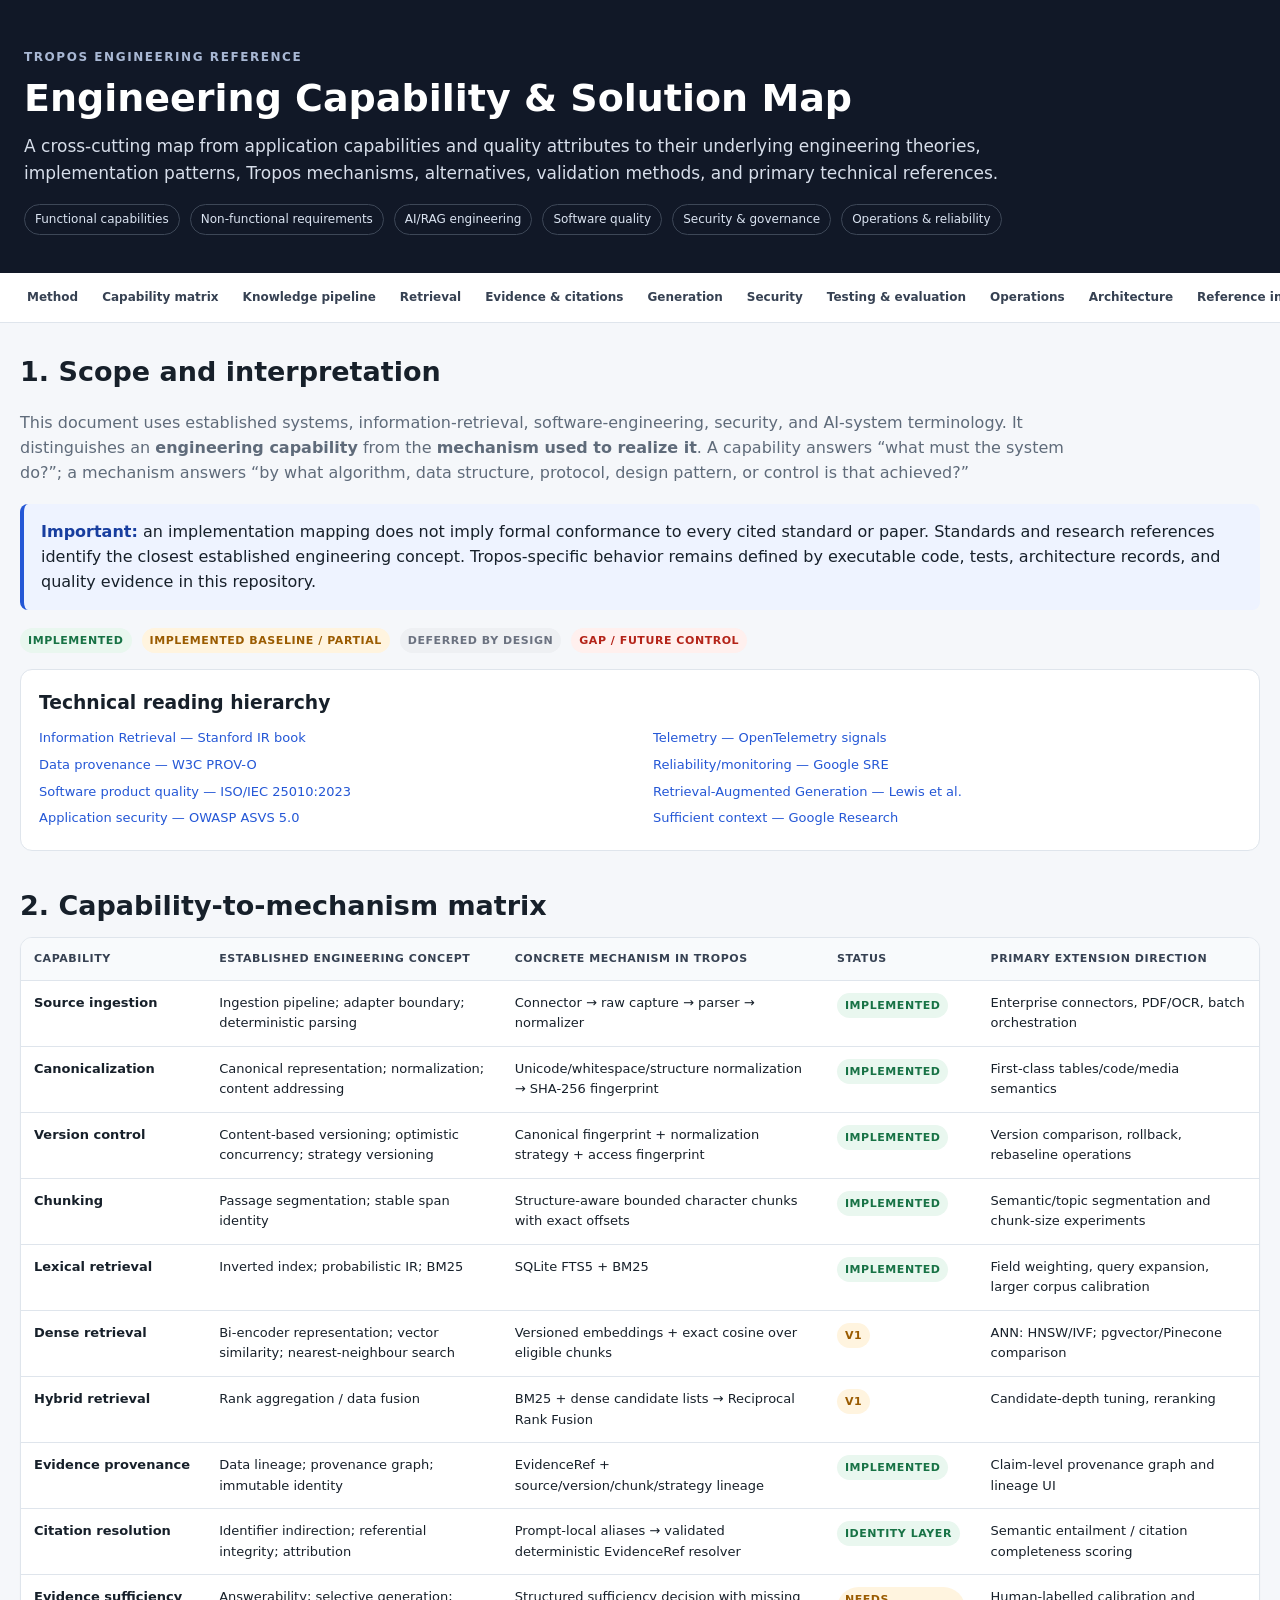
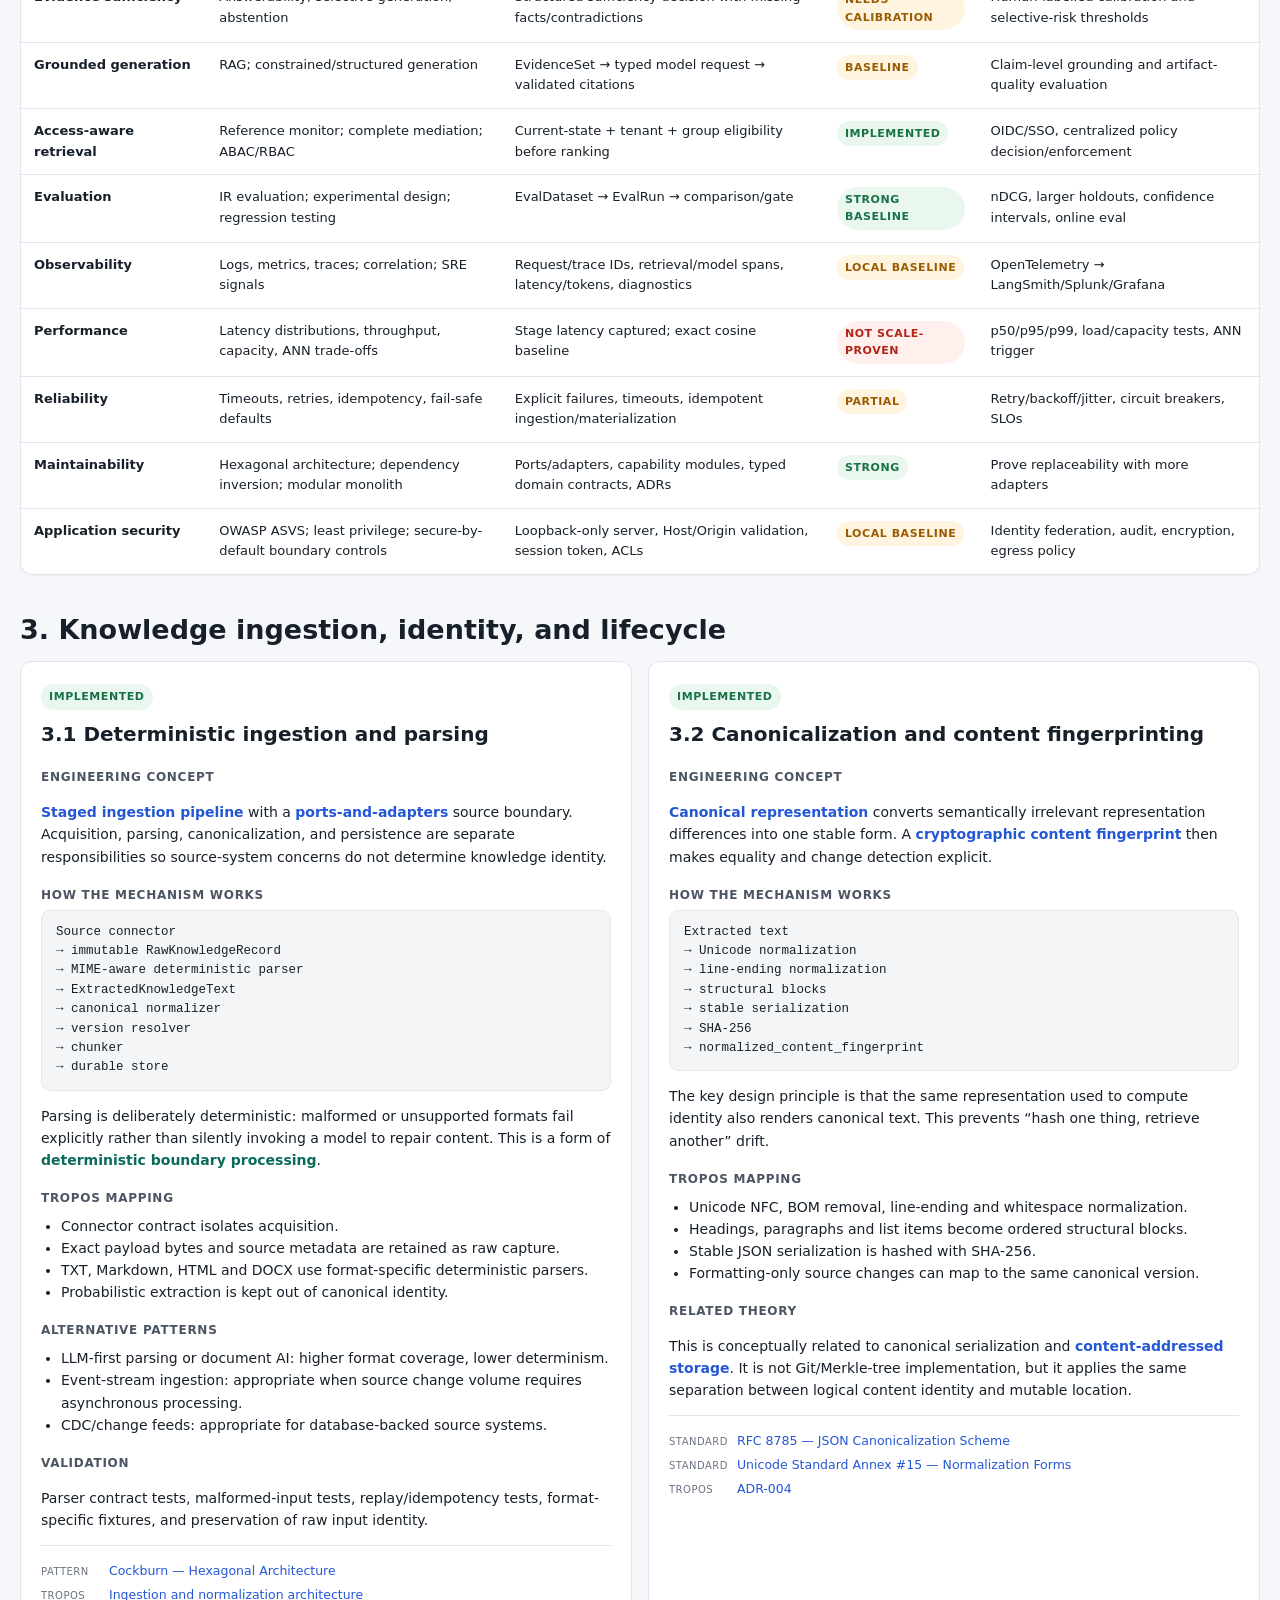
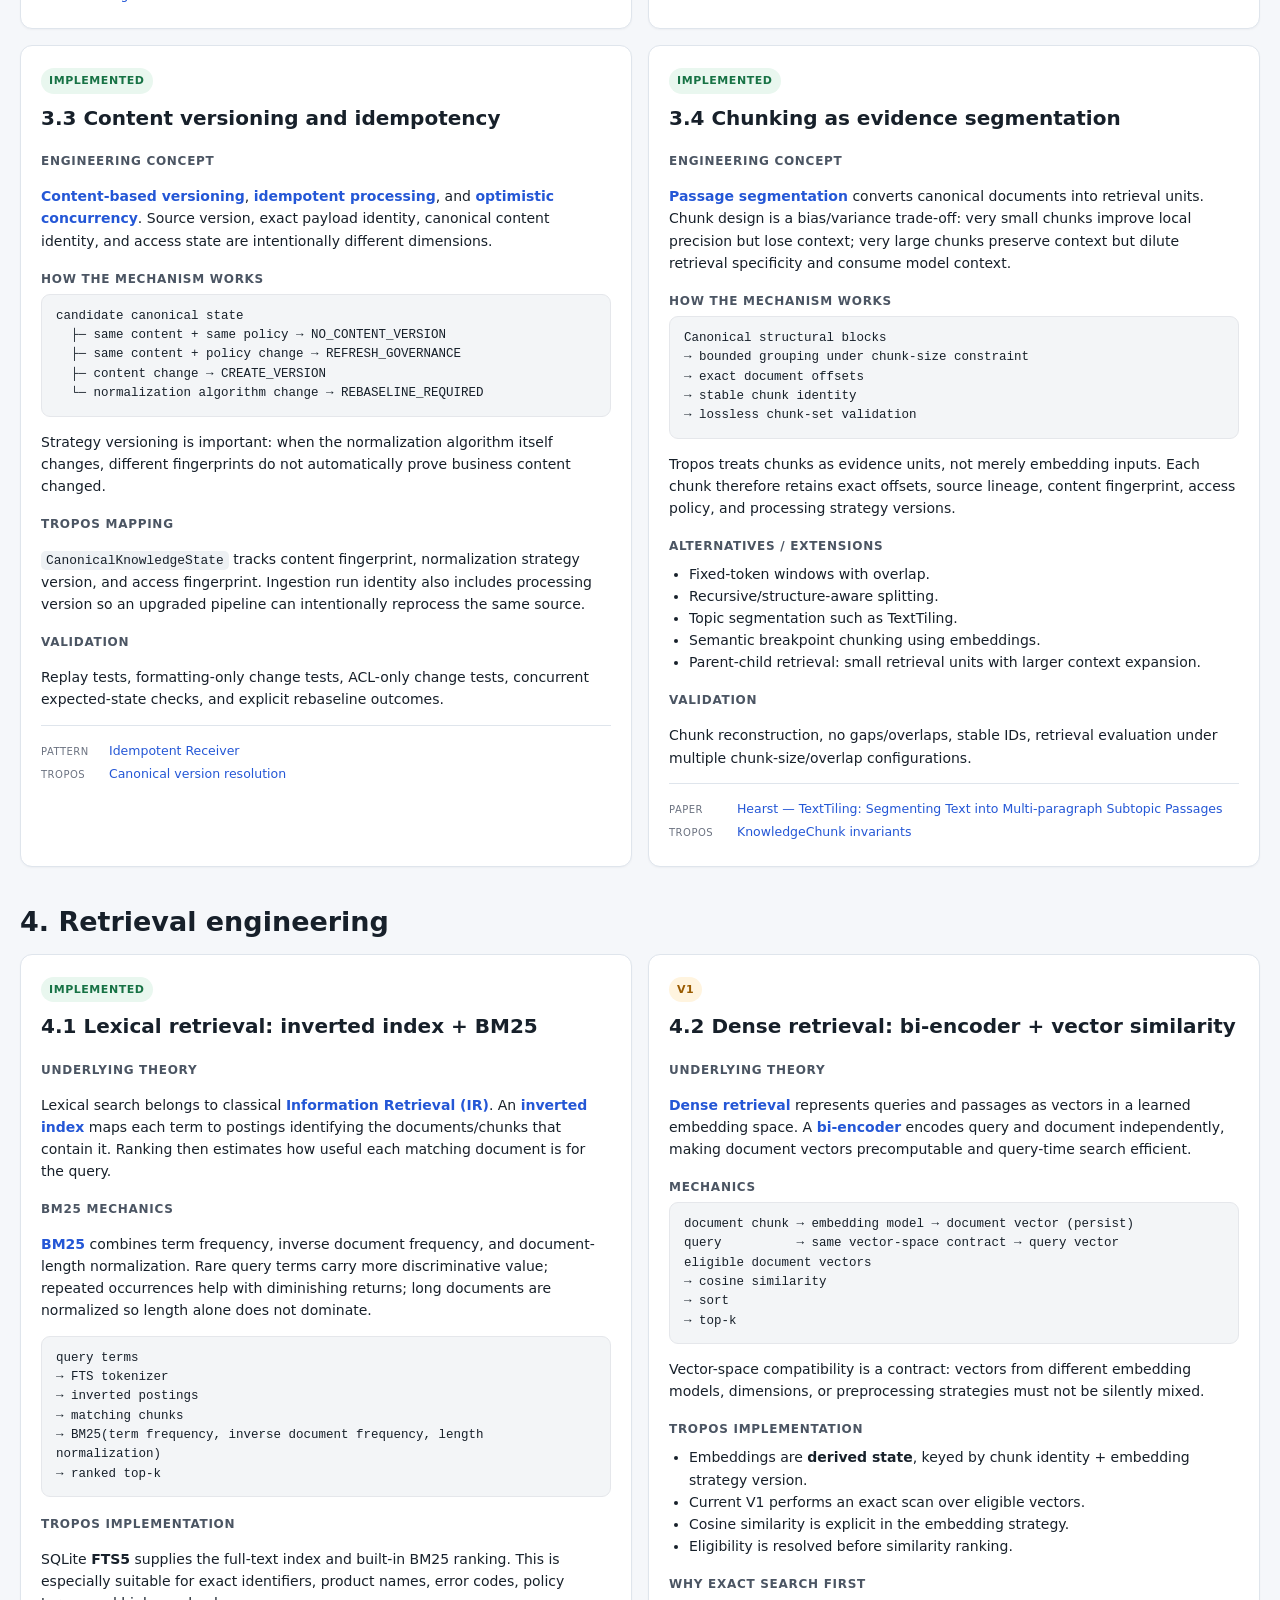
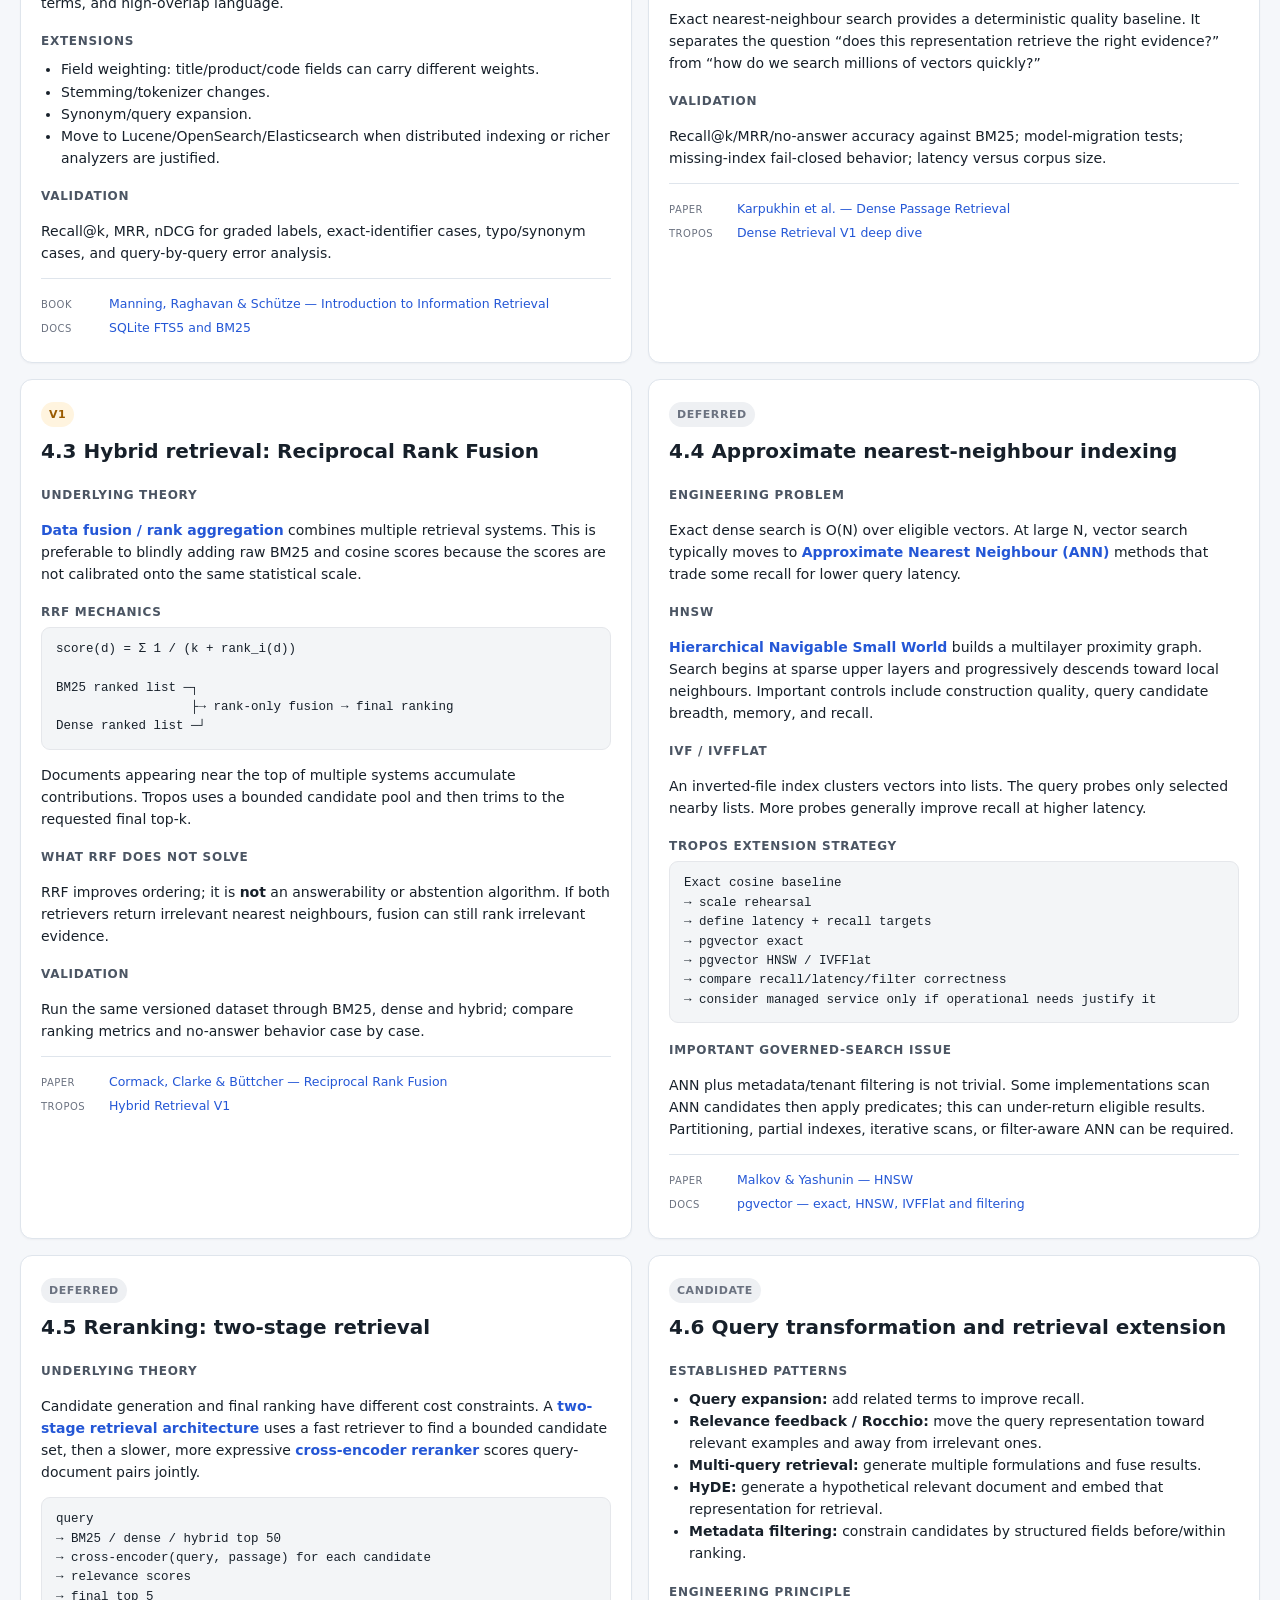
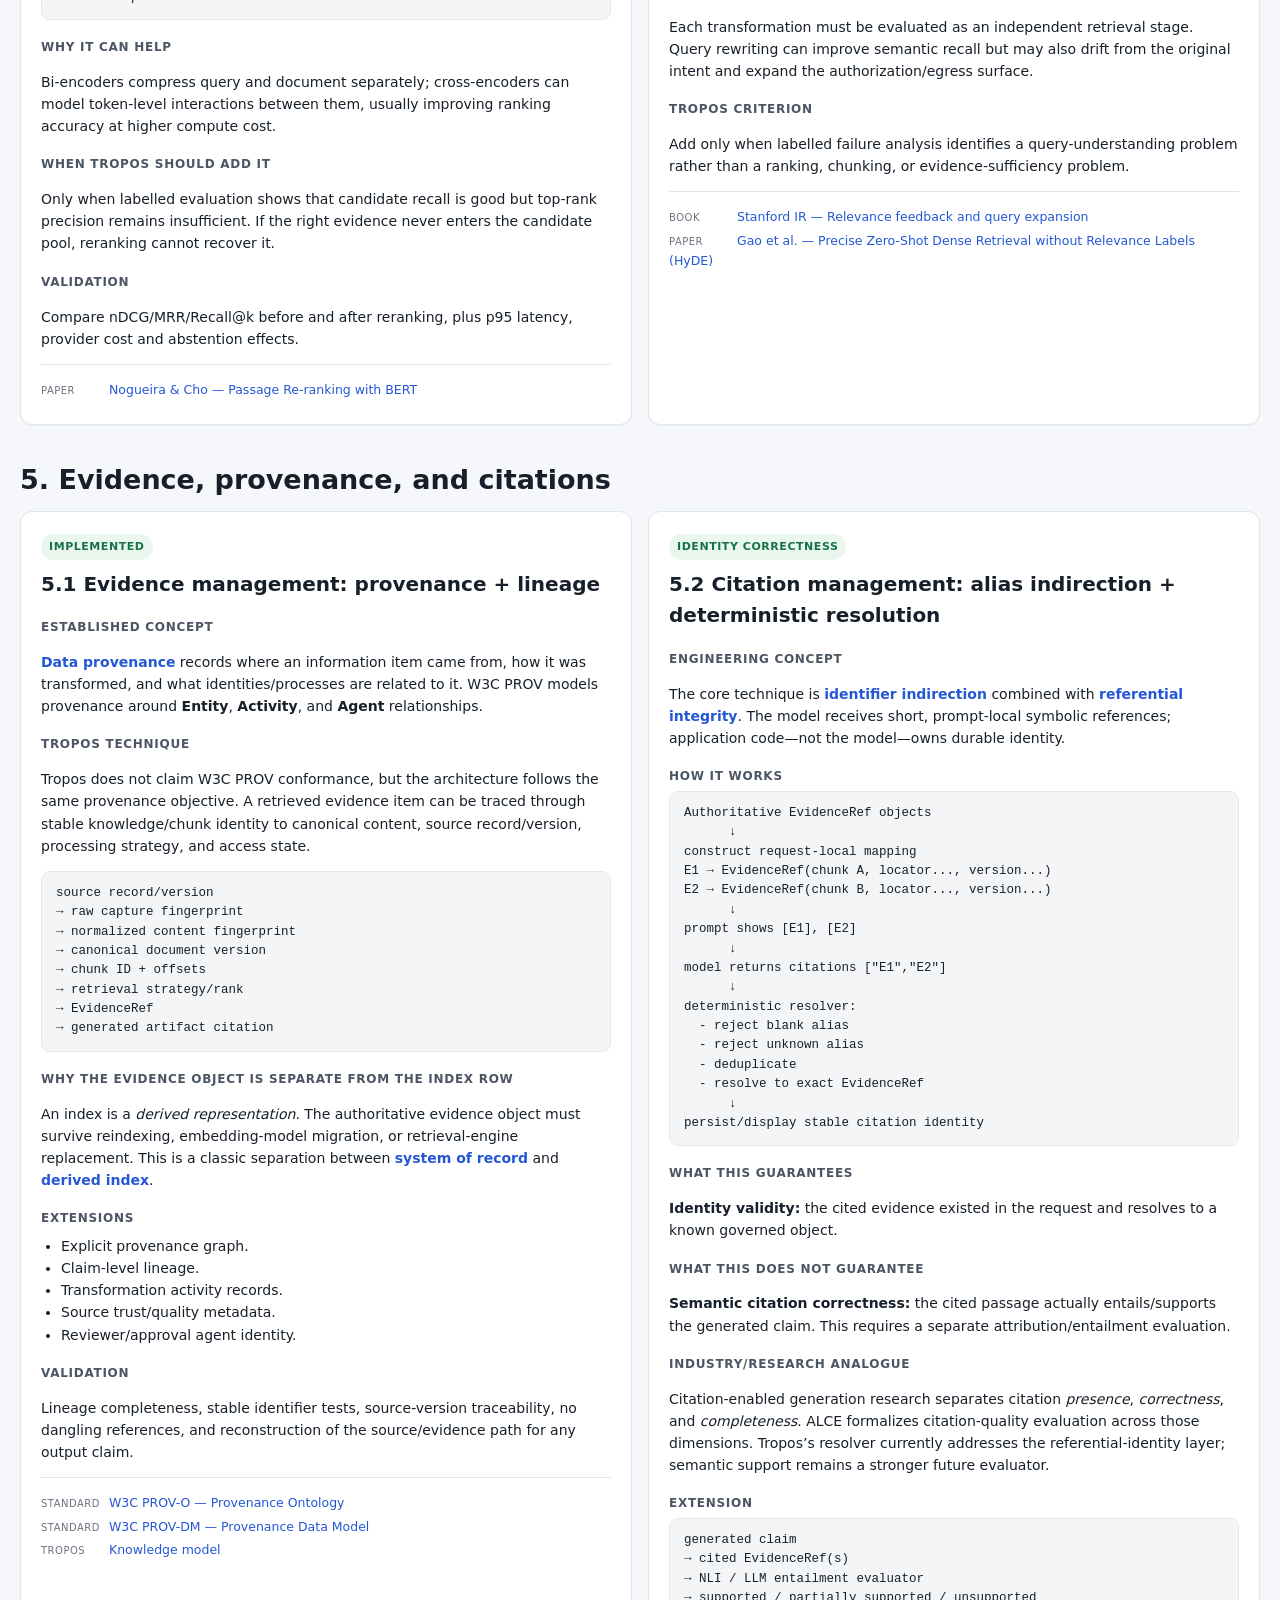
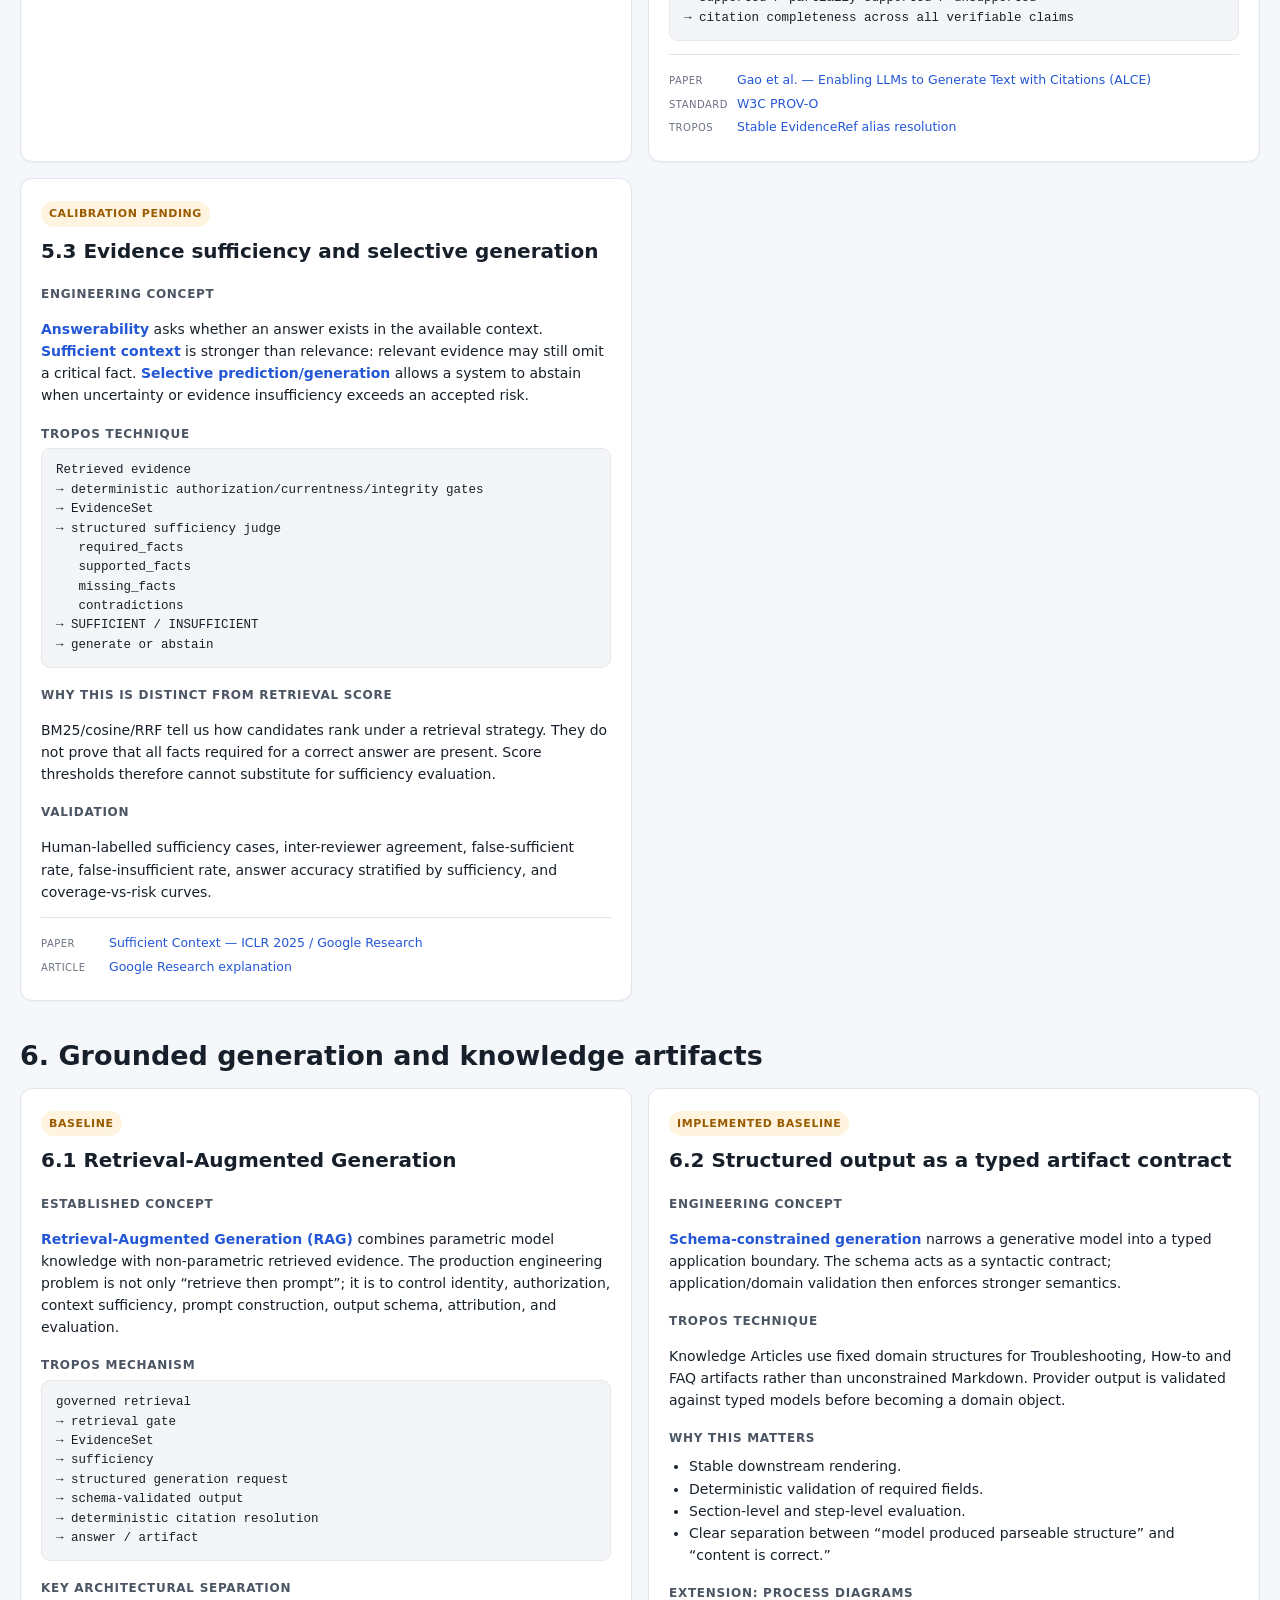
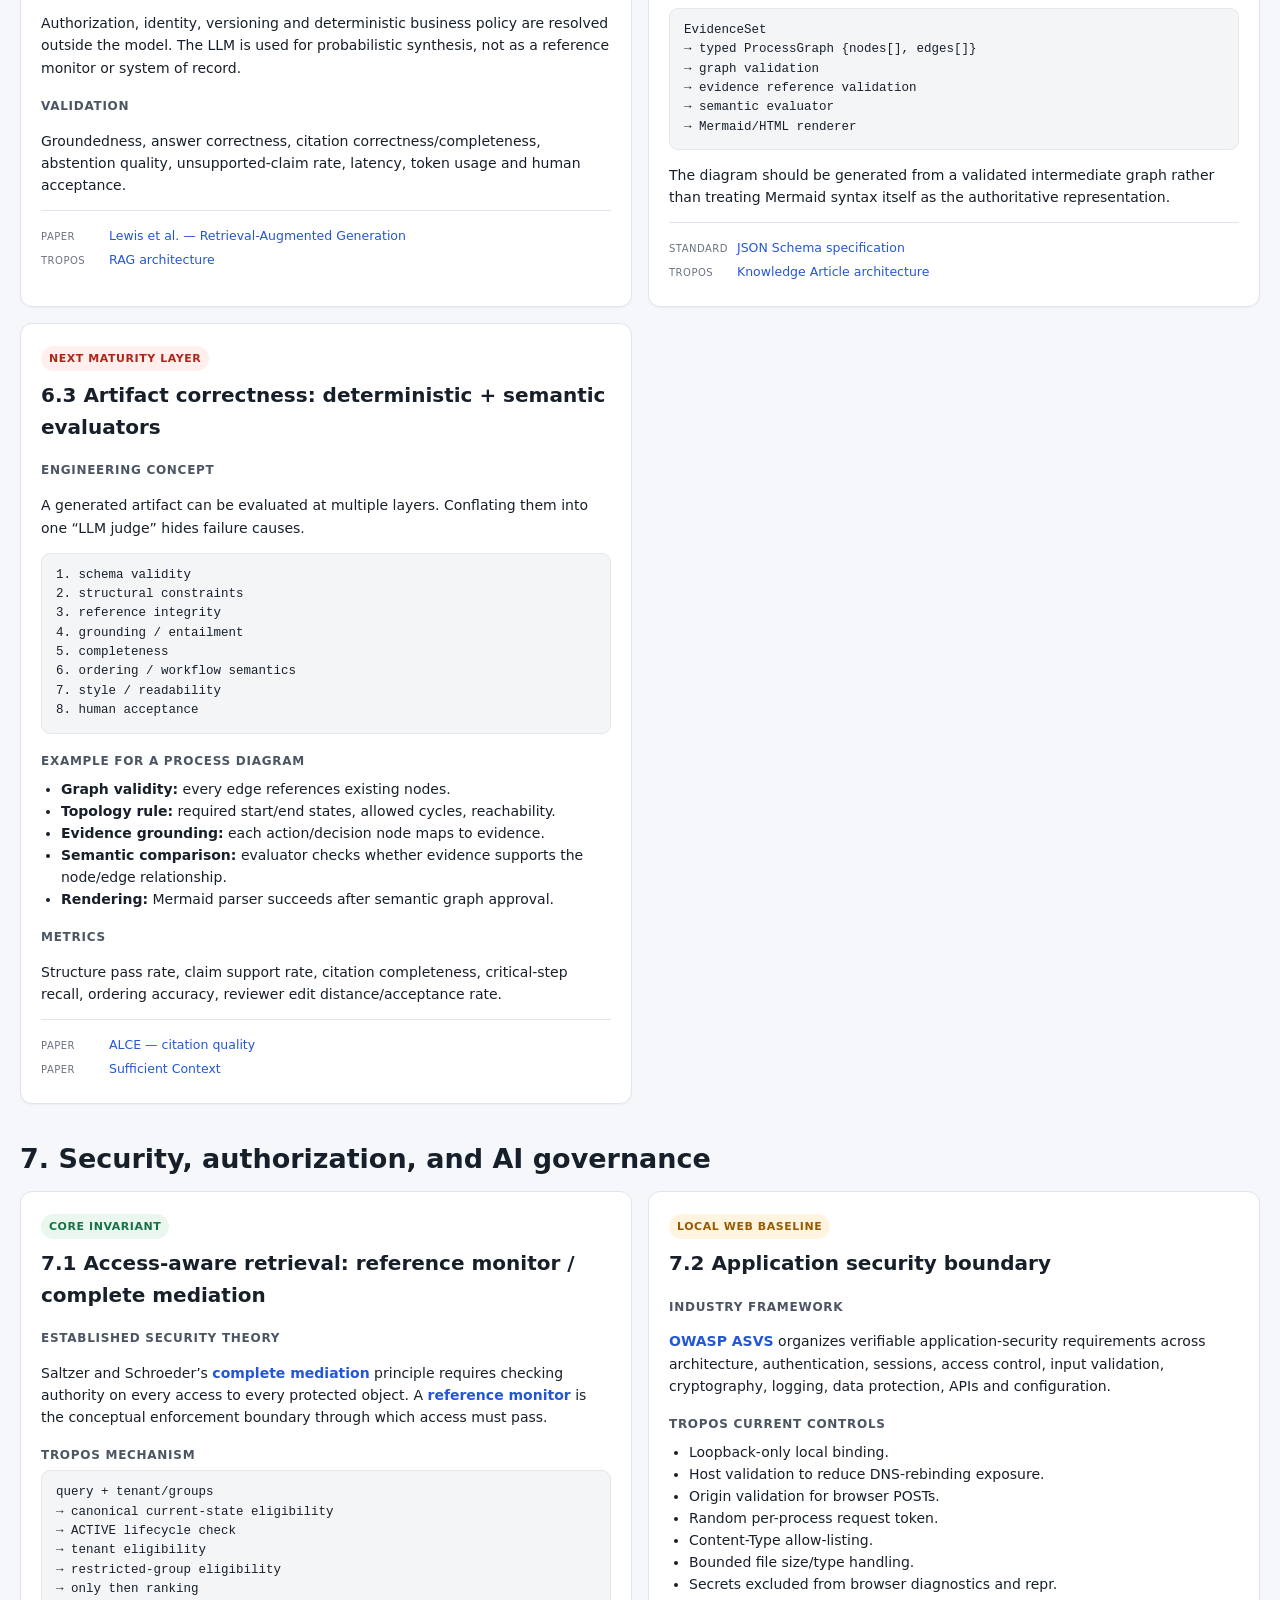
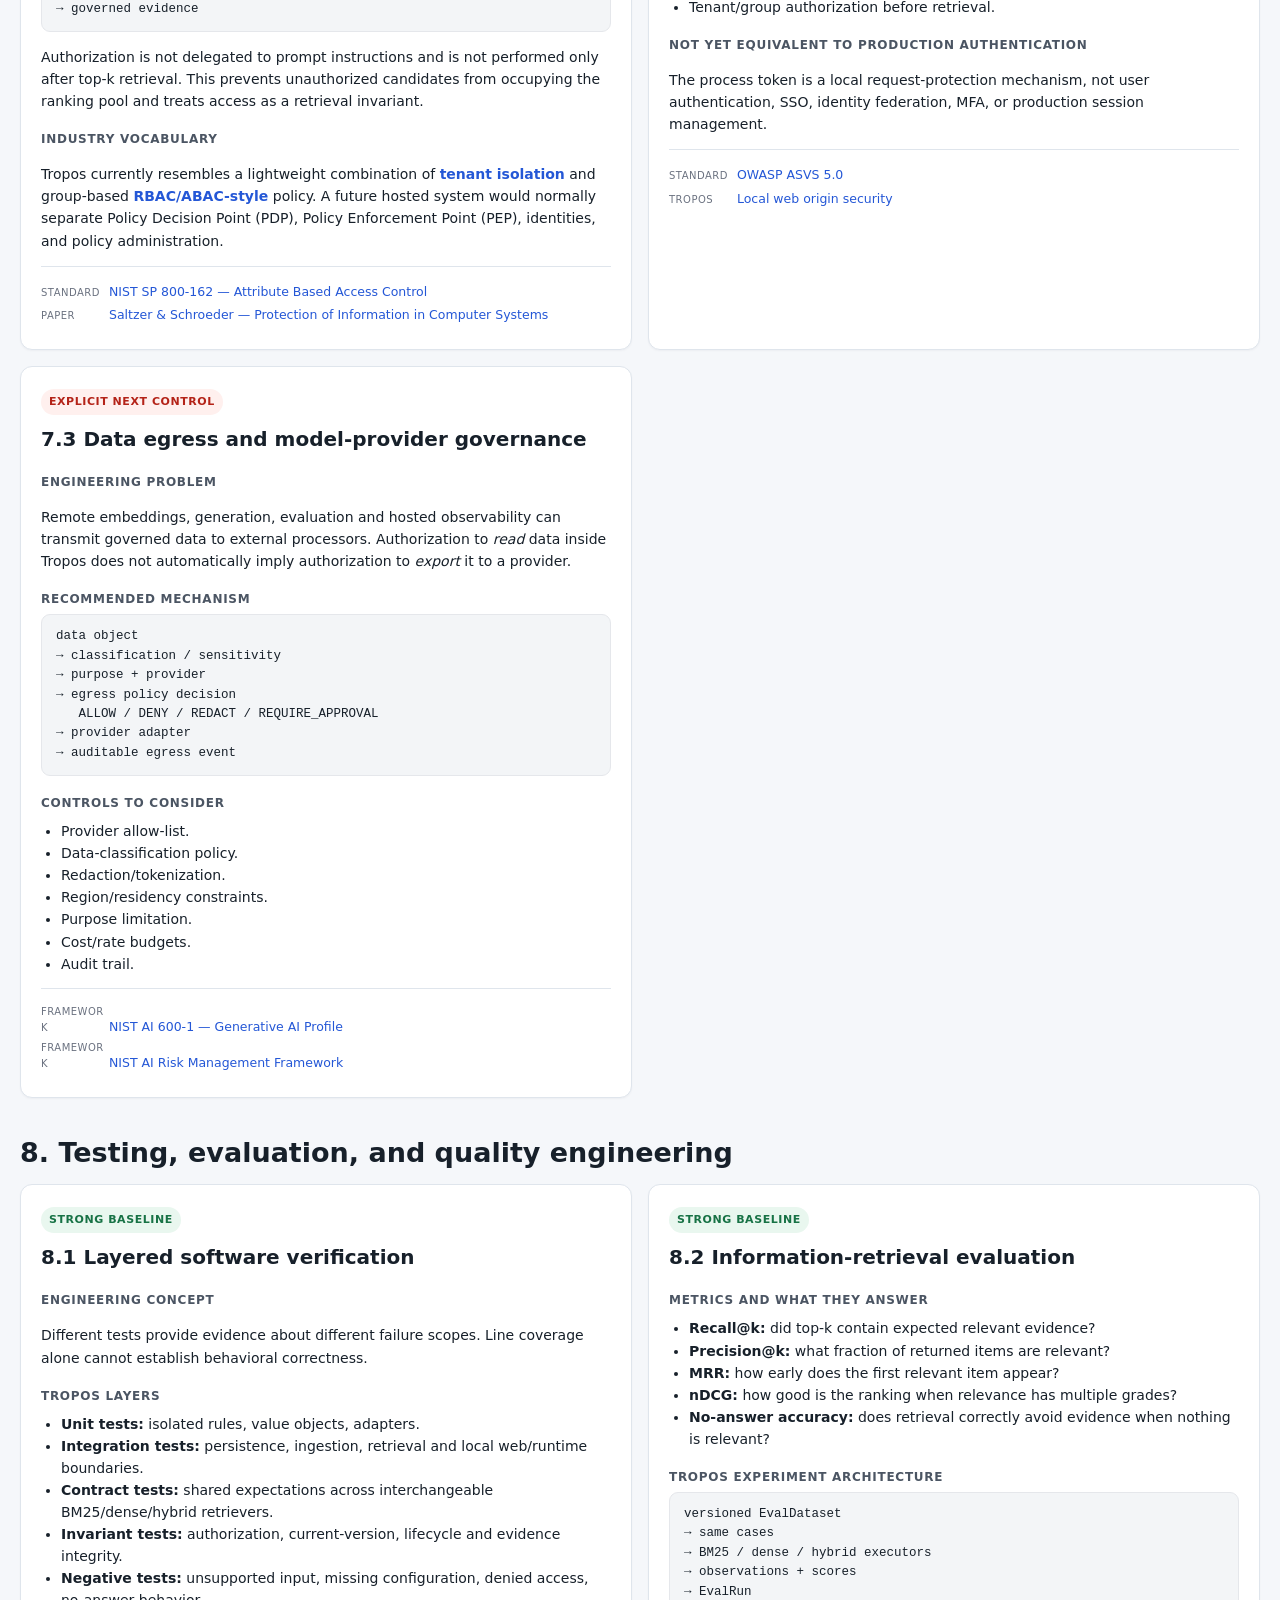
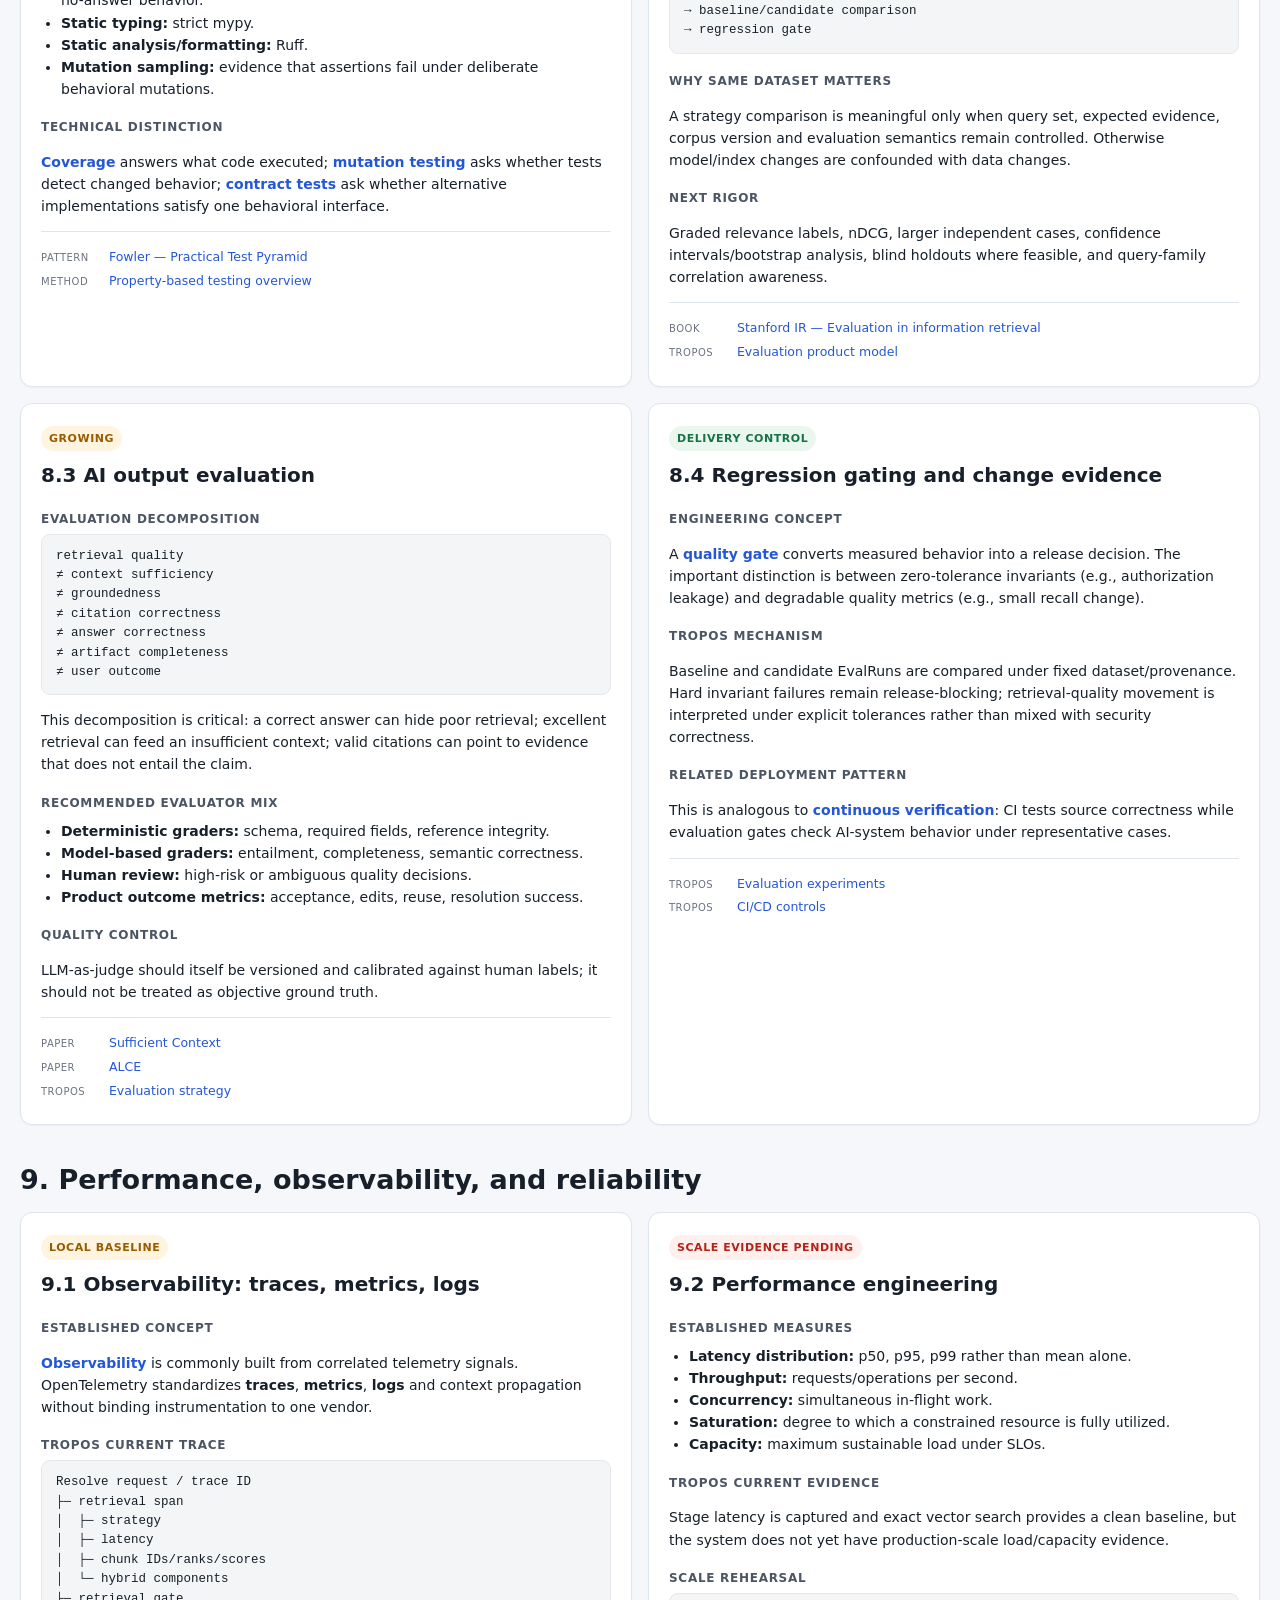
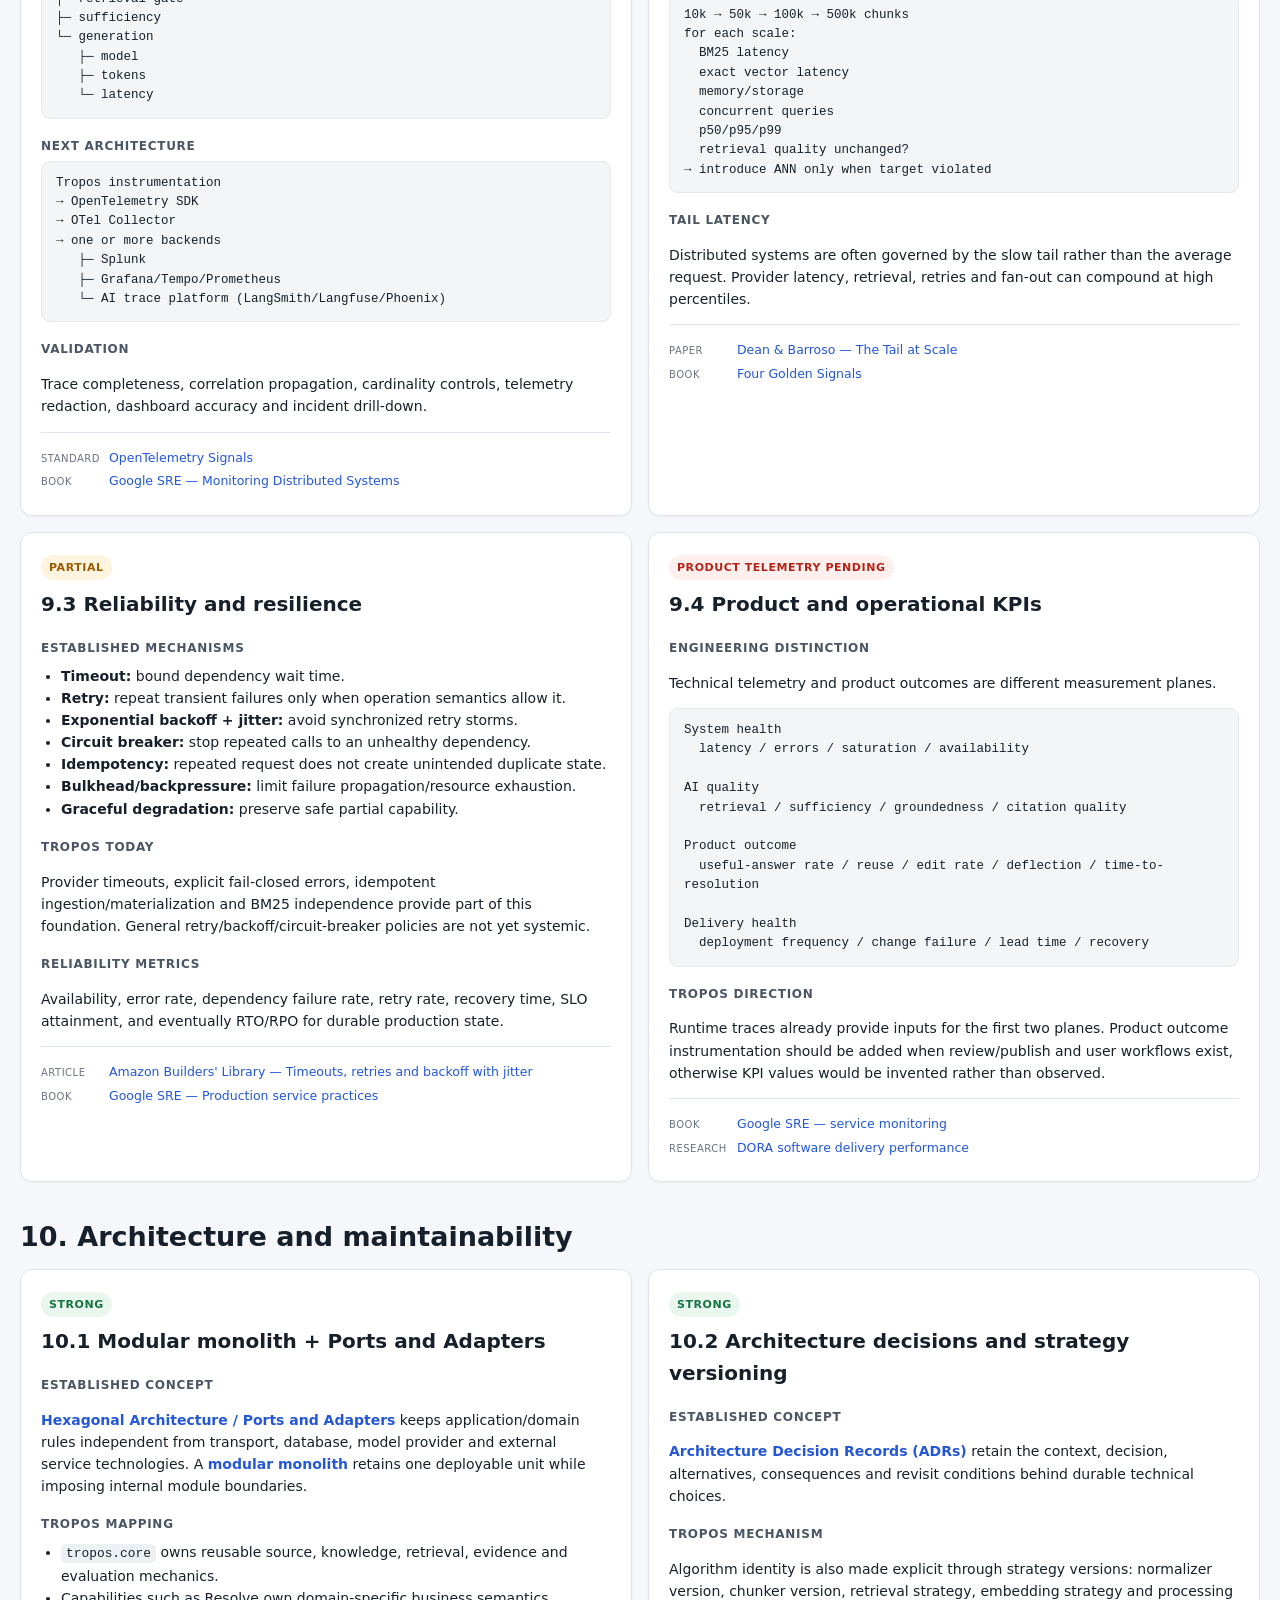
==== docs/learning/ENGINEERING_CAPABILITY_SOLUTION_MAP.html @ a21d2a3e "docs: add engineering capability and solution map" ====
<!doctype html>
<html lang="en">
<head>
<meta charset="utf-8">
<meta name="viewport" content="width=device-width, initial-scale=1">
<title>Tropos Engineering Capability & Solution Map</title>
<style>
:root{--bg:#f5f7fa;--panel:#fff;--ink:#17202a;--muted:#5f6b7a;--line:#dfe5ec;--accent:#2457d6;--accent2:#0b6b5b;--good:#177245;--partial:#9a5b00;--deferred:#6b7280;--risk:#b42318;--code:#f3f5f7}
*{box-sizing:border-box}html{scroll-behavior:smooth}body{margin:0;background:var(--bg);color:var(--ink);font-family:Inter,ui-sans-serif,system-ui,-apple-system,BlinkMacSystemFont,"Segoe UI",sans-serif;line-height:1.58}
header{background:#111827;color:white;padding:48px 24px 38px}.wrap{max-width:1480px;margin:auto}.eyebrow{text-transform:uppercase;letter-spacing:.13em;font-size:12px;color:#a9b8d4;font-weight:700}h1{font-size:38px;line-height:1.15;margin:10px 0 12px}header p{max-width:980px;color:#d7deea;font-size:17px;margin:0}.meta{margin-top:18px;display:flex;gap:10px;flex-wrap:wrap}.pill{border:1px solid #3d4757;border-radius:999px;padding:5px 10px;font-size:12px;color:#dbe4f2}
nav{position:sticky;top:0;z-index:10;background:rgba(255,255,255,.97);border-bottom:1px solid var(--line);backdrop-filter:blur(8px)}nav .wrap{display:flex;gap:6px;overflow:auto;padding:8px 18px}nav a{text-decoration:none;color:#364152;font-size:12px;font-weight:650;padding:7px 9px;border-radius:7px;white-space:nowrap}nav a:hover{background:#eef3ff;color:var(--accent)}
main{padding:28px 20px 80px}.section{margin:0 auto 34px}.section h2{font-size:27px;margin:0 0 10px}.section>p{max-width:1080px;color:var(--muted)}
.note{background:#eef3ff;border-left:4px solid var(--accent);padding:15px 17px;border-radius:8px;margin:18px 0}.note strong{color:#183e9f}
.legend{display:flex;gap:10px;flex-wrap:wrap;margin:15px 0}.status{font-size:11px;font-weight:750;text-transform:uppercase;letter-spacing:.05em;border-radius:999px;padding:4px 8px;display:inline-block}.implemented{background:#e9f7ef;color:var(--good)}.partial{background:#fff4df;color:var(--partial)}.deferred{background:#eef0f3;color:var(--deferred)}.gap{background:#fff0ee;color:var(--risk)}
.matrix{width:100%;border-collapse:separate;border-spacing:0;background:var(--panel);border:1px solid var(--line);border-radius:12px;overflow:hidden;box-shadow:0 1px 2px rgba(16,24,40,.04)}.matrix th,.matrix td{text-align:left;vertical-align:top;border-bottom:1px solid var(--line);padding:12px 13px;font-size:13px}.matrix th{background:#f8fafc;color:#364152;font-size:11px;text-transform:uppercase;letter-spacing:.05em}.matrix tr:last-child td{border-bottom:0}.matrix td:first-child{font-weight:700;min-width:180px}.matrix code{white-space:nowrap}
.grid{display:grid;grid-template-columns:repeat(auto-fit,minmax(420px,1fr));gap:16px}.card{background:var(--panel);border:1px solid var(--line);border-radius:12px;padding:20px;box-shadow:0 1px 2px rgba(16,24,40,.04)}.card h3{margin:0 0 4px;font-size:20px}.card h4{font-size:12px;text-transform:uppercase;letter-spacing:.06em;margin:18px 0 5px;color:#4b5563}.card p,.card li{font-size:14px}.card ul,.card ol{padding-left:20px;margin:7px 0}.card .status{margin-bottom:9px}
.mechanics{background:var(--code);border:1px solid #e5e7eb;border-radius:9px;padding:12px 14px;font-family:ui-monospace,SFMono-Regular,Menlo,Consolas,monospace;font-size:12.5px;white-space:pre-wrap;line-height:1.55}
.term{color:var(--accent);font-weight:700}.principle{color:var(--accent2);font-weight:700}
.refs{margin-top:13px;padding-top:11px;border-top:1px solid var(--line)}.refs a{display:block;color:#2457d6;text-decoration:none;font-size:12.5px;margin:4px 0;overflow-wrap:anywhere}.refs a:hover{text-decoration:underline}.refs .kind{display:inline-block;width:64px;color:#6b7280;font-size:10px;text-transform:uppercase;letter-spacing:.05em}
.callout{border:1px solid var(--line);background:white;border-radius:12px;padding:18px;margin:16px 0}.callout h3{margin:0 0 8px}.flow{font-family:ui-monospace,SFMono-Regular,Menlo,monospace;background:#111827;color:#e5edf8;padding:18px;border-radius:10px;overflow:auto;white-space:pre;line-height:1.55}
.small{font-size:12px;color:var(--muted)}code{background:#eef1f4;padding:2px 5px;border-radius:5px;font-size:.92em}.toccol{columns:2;column-gap:26px}.toccol a{display:block;text-decoration:none;color:#2457d6;padding:3px 0;font-size:13px}
footer{border-top:1px solid var(--line);padding:28px 20px;color:var(--muted);font-size:12px;background:white}
@media(max-width:760px){h1{font-size:30px}.grid{grid-template-columns:1fr}.matrix{display:block;overflow:auto}.toccol{columns:1}.card{padding:16px}}
</style>
</head>
<body>
<header><div class="wrap">
<div class="eyebrow">Tropos engineering reference</div>
<h1>Engineering Capability &amp; Solution Map</h1>
<p>A cross-cutting map from application capabilities and quality attributes to their underlying engineering theories, implementation patterns, Tropos mechanisms, alternatives, validation methods, and primary technical references.</p>
<div class="meta"><span class="pill">Functional capabilities</span><span class="pill">Non-functional requirements</span><span class="pill">AI/RAG engineering</span><span class="pill">Software quality</span><span class="pill">Security &amp; governance</span><span class="pill">Operations &amp; reliability</span></div>
</div></header>

<nav><div class="wrap">
<a href="#method">Method</a><a href="#matrix">Capability matrix</a><a href="#knowledge">Knowledge pipeline</a><a href="#retrieval">Retrieval</a><a href="#evidence">Evidence &amp; citations</a><a href="#generation">Generation</a><a href="#security">Security</a><a href="#quality">Testing &amp; evaluation</a><a href="#operations">Operations</a><a href="#architecture">Architecture</a><a href="#references">Reference index</a>
</div></nav>

<main class="wrap">
<section class="section" id="method">
<h2>1. Scope and interpretation</h2>
<p>This document uses established systems, information-retrieval, software-engineering, security, and AI-system terminology. It distinguishes an <strong>engineering capability</strong> from the <strong>mechanism used to realize it</strong>. A capability answers “what must the system do?”; a mechanism answers “by what algorithm, data structure, protocol, design pattern, or control is that achieved?”</p>
<div class="note"><strong>Important:</strong> an implementation mapping does not imply formal conformance to every cited standard or paper. Standards and research references identify the closest established engineering concept. Tropos-specific behavior remains defined by executable code, tests, architecture records, and quality evidence in this repository.</div>
<div class="legend"><span class="status implemented">Implemented</span><span class="status partial">Implemented baseline / partial</span><span class="status deferred">Deferred by design</span><span class="status gap">Gap / future control</span></div>
<div class="callout"><h3>Technical reading hierarchy</h3><div class="toccol">
<a href="https://www-nlp.stanford.edu/IR-book/">Information Retrieval — Stanford IR book</a>
<a href="https://www.w3.org/TR/prov-o/">Data provenance — W3C PROV-O</a>
<a href="https://www.iso.org/standard/78176.html">Software product quality — ISO/IEC 25010:2023</a>
<a href="https://asvs.owasp.org/">Application security — OWASP ASVS 5.0</a>
<a href="https://opentelemetry.io/docs/concepts/signals/">Telemetry — OpenTelemetry signals</a>
<a href="https://sre.google/sre-book/monitoring-distributed-systems/">Reliability/monitoring — Google SRE</a>
<a href="https://arxiv.org/abs/2005.11401">Retrieval-Augmented Generation — Lewis et al.</a>
<a href="https://research.google/pubs/sufficient-context-a-new-lens-on-retrieval-augmented-generation-systems/">Sufficient context — Google Research</a>
</div></div>
</section>

<section class="section" id="matrix">
<h2>2. Capability-to-mechanism matrix</h2>
<table class="matrix">
<thead><tr><th>Capability</th><th>Established engineering concept</th><th>Concrete mechanism in Tropos</th><th>Status</th><th>Primary extension direction</th></tr></thead>
<tbody>
<tr><td>Source ingestion</td><td>Ingestion pipeline; adapter boundary; deterministic parsing</td><td>Connector → raw capture → parser → normalizer</td><td><span class="status implemented">Implemented</span></td><td>Enterprise connectors, PDF/OCR, batch orchestration</td></tr>
<tr><td>Canonicalization</td><td>Canonical representation; normalization; content addressing</td><td>Unicode/whitespace/structure normalization → SHA-256 fingerprint</td><td><span class="status implemented">Implemented</span></td><td>First-class tables/code/media semantics</td></tr>
<tr><td>Version control</td><td>Content-based versioning; optimistic concurrency; strategy versioning</td><td>Canonical fingerprint + normalization strategy + access fingerprint</td><td><span class="status implemented">Implemented</span></td><td>Version comparison, rollback, rebaseline operations</td></tr>
<tr><td>Chunking</td><td>Passage segmentation; stable span identity</td><td>Structure-aware bounded character chunks with exact offsets</td><td><span class="status implemented">Implemented</span></td><td>Semantic/topic segmentation and chunk-size experiments</td></tr>
<tr><td>Lexical retrieval</td><td>Inverted index; probabilistic IR; BM25</td><td>SQLite FTS5 + BM25</td><td><span class="status implemented">Implemented</span></td><td>Field weighting, query expansion, larger corpus calibration</td></tr>
<tr><td>Dense retrieval</td><td>Bi-encoder representation; vector similarity; nearest-neighbour search</td><td>Versioned embeddings + exact cosine over eligible chunks</td><td><span class="status partial">V1</span></td><td>ANN: HNSW/IVF; pgvector/Pinecone comparison</td></tr>
<tr><td>Hybrid retrieval</td><td>Rank aggregation / data fusion</td><td>BM25 + dense candidate lists → Reciprocal Rank Fusion</td><td><span class="status partial">V1</span></td><td>Candidate-depth tuning, reranking</td></tr>
<tr><td>Evidence provenance</td><td>Data lineage; provenance graph; immutable identity</td><td>EvidenceRef + source/version/chunk/strategy lineage</td><td><span class="status implemented">Implemented</span></td><td>Claim-level provenance graph and lineage UI</td></tr>
<tr><td>Citation resolution</td><td>Identifier indirection; referential integrity; attribution</td><td>Prompt-local aliases → validated deterministic EvidenceRef resolver</td><td><span class="status implemented">Identity layer</span></td><td>Semantic entailment / citation completeness scoring</td></tr>
<tr><td>Evidence sufficiency</td><td>Answerability; selective generation; abstention</td><td>Structured sufficiency decision with missing facts/contradictions</td><td><span class="status partial">Needs calibration</span></td><td>Human-labelled calibration and selective-risk thresholds</td></tr>
<tr><td>Grounded generation</td><td>RAG; constrained/structured generation</td><td>EvidenceSet → typed model request → validated citations</td><td><span class="status partial">Baseline</span></td><td>Claim-level grounding and artifact-quality evaluation</td></tr>
<tr><td>Access-aware retrieval</td><td>Reference monitor; complete mediation; ABAC/RBAC</td><td>Current-state + tenant + group eligibility before ranking</td><td><span class="status implemented">Implemented</span></td><td>OIDC/SSO, centralized policy decision/enforcement</td></tr>
<tr><td>Evaluation</td><td>IR evaluation; experimental design; regression testing</td><td>EvalDataset → EvalRun → comparison/gate</td><td><span class="status implemented">Strong baseline</span></td><td>nDCG, larger holdouts, confidence intervals, online eval</td></tr>
<tr><td>Observability</td><td>Logs, metrics, traces; correlation; SRE signals</td><td>Request/trace IDs, retrieval/model spans, latency/tokens, diagnostics</td><td><span class="status partial">Local baseline</span></td><td>OpenTelemetry → LangSmith/Splunk/Grafana</td></tr>
<tr><td>Performance</td><td>Latency distributions, throughput, capacity, ANN trade-offs</td><td>Stage latency captured; exact cosine baseline</td><td><span class="status gap">Not scale-proven</span></td><td>p50/p95/p99, load/capacity tests, ANN trigger</td></tr>
<tr><td>Reliability</td><td>Timeouts, retries, idempotency, fail-safe defaults</td><td>Explicit failures, timeouts, idempotent ingestion/materialization</td><td><span class="status partial">Partial</span></td><td>Retry/backoff/jitter, circuit breakers, SLOs</td></tr>
<tr><td>Maintainability</td><td>Hexagonal architecture; dependency inversion; modular monolith</td><td>Ports/adapters, capability modules, typed domain contracts, ADRs</td><td><span class="status implemented">Strong</span></td><td>Prove replaceability with more adapters</td></tr>
<tr><td>Application security</td><td>OWASP ASVS; least privilege; secure-by-default boundary controls</td><td>Loopback-only server, Host/Origin validation, session token, ACLs</td><td><span class="status partial">Local baseline</span></td><td>Identity federation, audit, encryption, egress policy</td></tr>
</tbody></table>
</section>

<section class="section" id="knowledge">
<h2>3. Knowledge ingestion, identity, and lifecycle</h2>
<div class="grid">

<article class="card"><span class="status implemented">Implemented</span><h3>3.1 Deterministic ingestion and parsing</h3>
<h4>Engineering concept</h4><p><span class="term">Staged ingestion pipeline</span> with a <span class="term">ports-and-adapters</span> source boundary. Acquisition, parsing, canonicalization, and persistence are separate responsibilities so source-system concerns do not determine knowledge identity.</p>
<h4>How the mechanism works</h4><div class="mechanics">Source connector
→ immutable RawKnowledgeRecord
→ MIME-aware deterministic parser
→ ExtractedKnowledgeText
→ canonical normalizer
→ version resolver
→ chunker
→ durable store</div>
<p>Parsing is deliberately deterministic: malformed or unsupported formats fail explicitly rather than silently invoking a model to repair content. This is a form of <span class="principle">deterministic boundary processing</span>.</p>
<h4>Tropos mapping</h4><ul><li>Connector contract isolates acquisition.</li><li>Exact payload bytes and source metadata are retained as raw capture.</li><li>TXT, Markdown, HTML and DOCX use format-specific deterministic parsers.</li><li>Probabilistic extraction is kept out of canonical identity.</li></ul>
<h4>Alternative patterns</h4><ul><li>LLM-first parsing or document AI: higher format coverage, lower determinism.</li><li>Event-stream ingestion: appropriate when source change volume requires asynchronous processing.</li><li>CDC/change feeds: appropriate for database-backed source systems.</li></ul>
<h4>Validation</h4><p>Parser contract tests, malformed-input tests, replay/idempotency tests, format-specific fixtures, and preservation of raw input identity.</p>
<div class="refs"><a href="https://alistair.cockburn.us/hexagonal-architecture/"><span class="kind">Pattern</span> Cockburn — Hexagonal Architecture</a><a href="../architecture/INGESTION_NORMALIZATION.md"><span class="kind">Tropos</span> Ingestion and normalization architecture</a></div>
</article>

<article class="card"><span class="status implemented">Implemented</span><h3>3.2 Canonicalization and content fingerprinting</h3>
<h4>Engineering concept</h4><p><span class="term">Canonical representation</span> converts semantically irrelevant representation differences into one stable form. A <span class="term">cryptographic content fingerprint</span> then makes equality and change detection explicit.</p>
<h4>How the mechanism works</h4><div class="mechanics">Extracted text
→ Unicode normalization
→ line-ending normalization
→ structural blocks
→ stable serialization
→ SHA-256
→ normalized_content_fingerprint</div>
<p>The key design principle is that the same representation used to compute identity also renders canonical text. This prevents “hash one thing, retrieve another” drift.</p>
<h4>Tropos mapping</h4><ul><li>Unicode NFC, BOM removal, line-ending and whitespace normalization.</li><li>Headings, paragraphs and list items become ordered structural blocks.</li><li>Stable JSON serialization is hashed with SHA-256.</li><li>Formatting-only source changes can map to the same canonical version.</li></ul>
<h4>Related theory</h4><p>This is conceptually related to canonical serialization and <span class="term">content-addressed storage</span>. It is not Git/Merkle-tree implementation, but it applies the same separation between logical content identity and mutable location.</p>
<div class="refs"><a href="https://www.rfc-editor.org/rfc/rfc8785"><span class="kind">Standard</span> RFC 8785 — JSON Canonicalization Scheme</a><a href="https://unicode.org/reports/tr15/"><span class="kind">Standard</span> Unicode Standard Annex #15 — Normalization Forms</a><a href="../decisions/ADR-004-deterministic-normalization-and-content-versioning.md"><span class="kind">Tropos</span> ADR-004</a></div>
</article>

<article class="card"><span class="status implemented">Implemented</span><h3>3.3 Content versioning and idempotency</h3>
<h4>Engineering concept</h4><p><span class="term">Content-based versioning</span>, <span class="term">idempotent processing</span>, and <span class="term">optimistic concurrency</span>. Source version, exact payload identity, canonical content identity, and access state are intentionally different dimensions.</p>
<h4>How the mechanism works</h4><div class="mechanics">candidate canonical state
  ├─ same content + same policy → NO_CONTENT_VERSION
  ├─ same content + policy change → REFRESH_GOVERNANCE
  ├─ content change → CREATE_VERSION
  └─ normalization algorithm change → REBASELINE_REQUIRED</div>
<p>Strategy versioning is important: when the normalization algorithm itself changes, different fingerprints do not automatically prove business content changed.</p>
<h4>Tropos mapping</h4><p><code>CanonicalKnowledgeState</code> tracks content fingerprint, normalization strategy version, and access fingerprint. Ingestion run identity also includes processing version so an upgraded pipeline can intentionally reprocess the same source.</p>
<h4>Validation</h4><p>Replay tests, formatting-only change tests, ACL-only change tests, concurrent expected-state checks, and explicit rebaseline outcomes.</p>
<div class="refs"><a href="https://martinfowler.com/articles/patterns-of-distributed-systems/idempotent-receiver.html"><span class="kind">Pattern</span> Idempotent Receiver</a><a href="../architecture/INGESTION_NORMALIZATION.md"><span class="kind">Tropos</span> Canonical version resolution</a></div>
</article>

<article class="card"><span class="status implemented">Implemented</span><h3>3.4 Chunking as evidence segmentation</h3>
<h4>Engineering concept</h4><p><span class="term">Passage segmentation</span> converts canonical documents into retrieval units. Chunk design is a bias/variance trade-off: very small chunks improve local precision but lose context; very large chunks preserve context but dilute retrieval specificity and consume model context.</p>
<h4>How the mechanism works</h4><div class="mechanics">Canonical structural blocks
→ bounded grouping under chunk-size constraint
→ exact document offsets
→ stable chunk identity
→ lossless chunk-set validation</div>
<p>Tropos treats chunks as evidence units, not merely embedding inputs. Each chunk therefore retains exact offsets, source lineage, content fingerprint, access policy, and processing strategy versions.</p>
<h4>Alternatives / extensions</h4><ul><li>Fixed-token windows with overlap.</li><li>Recursive/structure-aware splitting.</li><li>Topic segmentation such as TextTiling.</li><li>Semantic breakpoint chunking using embeddings.</li><li>Parent-child retrieval: small retrieval units with larger context expansion.</li></ul>
<h4>Validation</h4><p>Chunk reconstruction, no gaps/overlaps, stable IDs, retrieval evaluation under multiple chunk-size/overlap configurations.</p>
<div class="refs"><a href="https://aclanthology.org/J97-1003/"><span class="kind">Paper</span> Hearst — TextTiling: Segmenting Text into Multi-paragraph Subtopic Passages</a><a href="../architecture/KNOWLEDGE_MODEL.md"><span class="kind">Tropos</span> KnowledgeChunk invariants</a></div>
</article>
</div>
</section>

<section class="section" id="retrieval">
<h2>4. Retrieval engineering</h2>
<div class="grid">

<article class="card"><span class="status implemented">Implemented</span><h3>4.1 Lexical retrieval: inverted index + BM25</h3>
<h4>Underlying theory</h4><p>Lexical search belongs to classical <span class="term">Information Retrieval (IR)</span>. An <span class="term">inverted index</span> maps each term to postings identifying the documents/chunks that contain it. Ranking then estimates how useful each matching document is for the query.</p>
<h4>BM25 mechanics</h4><p><span class="term">BM25</span> combines term frequency, inverse document frequency, and document-length normalization. Rare query terms carry more discriminative value; repeated occurrences help with diminishing returns; long documents are normalized so length alone does not dominate.</p>
<div class="mechanics">query terms
→ FTS tokenizer
→ inverted postings
→ matching chunks
→ BM25(term frequency, inverse document frequency, length normalization)
→ ranked top-k</div>
<h4>Tropos implementation</h4><p>SQLite <strong>FTS5</strong> supplies the full-text index and built-in BM25 ranking. This is especially suitable for exact identifiers, product names, error codes, policy terms, and high-overlap language.</p>
<h4>Extensions</h4><ul><li>Field weighting: title/product/code fields can carry different weights.</li><li>Stemming/tokenizer changes.</li><li>Synonym/query expansion.</li><li>Move to Lucene/OpenSearch/Elasticsearch when distributed indexing or richer analyzers are justified.</li></ul>
<h4>Validation</h4><p>Recall@k, MRR, nDCG for graded labels, exact-identifier cases, typo/synonym cases, and query-by-query error analysis.</p>
<div class="refs"><a href="https://www-nlp.stanford.edu/IR-book/"><span class="kind">Book</span> Manning, Raghavan &amp; Schütze — Introduction to Information Retrieval</a><a href="https://www.sqlite.org/fts5.html"><span class="kind">Docs</span> SQLite FTS5 and BM25</a></div>
</article>

<article class="card"><span class="status partial">V1</span><h3>4.2 Dense retrieval: bi-encoder + vector similarity</h3>
<h4>Underlying theory</h4><p><span class="term">Dense retrieval</span> represents queries and passages as vectors in a learned embedding space. A <span class="term">bi-encoder</span> encodes query and document independently, making document vectors precomputable and query-time search efficient.</p>
<h4>Mechanics</h4><div class="mechanics">document chunk → embedding model → document vector (persist)
query          → same vector-space contract → query vector
eligible document vectors
→ cosine similarity
→ sort
→ top-k</div>
<p>Vector-space compatibility is a contract: vectors from different embedding models, dimensions, or preprocessing strategies must not be silently mixed.</p>
<h4>Tropos implementation</h4><ul><li>Embeddings are <strong>derived state</strong>, keyed by chunk identity + embedding strategy version.</li><li>Current V1 performs an exact scan over eligible vectors.</li><li>Cosine similarity is explicit in the embedding strategy.</li><li>Eligibility is resolved before similarity ranking.</li></ul>
<h4>Why exact search first</h4><p>Exact nearest-neighbour search provides a deterministic quality baseline. It separates the question “does this representation retrieve the right evidence?” from “how do we search millions of vectors quickly?”</p>
<h4>Validation</h4><p>Recall@k/MRR/no-answer accuracy against BM25; model-migration tests; missing-index fail-closed behavior; latency versus corpus size.</p>
<div class="refs"><a href="https://arxiv.org/abs/2004.04906"><span class="kind">Paper</span> Karpukhin et al. — Dense Passage Retrieval</a><a href="DENSE_RETRIEVAL_V1.md"><span class="kind">Tropos</span> Dense Retrieval V1 deep dive</a></div>
</article>

<article class="card"><span class="status partial">V1</span><h3>4.3 Hybrid retrieval: Reciprocal Rank Fusion</h3>
<h4>Underlying theory</h4><p><span class="term">Data fusion / rank aggregation</span> combines multiple retrieval systems. This is preferable to blindly adding raw BM25 and cosine scores because the scores are not calibrated onto the same statistical scale.</p>
<h4>RRF mechanics</h4><div class="mechanics">score(d) = Σ 1 / (k + rank_i(d))

BM25 ranked list ─┐
                  ├→ rank-only fusion → final ranking
Dense ranked list ─┘</div>
<p>Documents appearing near the top of multiple systems accumulate contributions. Tropos uses a bounded candidate pool and then trims to the requested final top-k.</p>
<h4>What RRF does not solve</h4><p>RRF improves ordering; it is <strong>not</strong> an answerability or abstention algorithm. If both retrievers return irrelevant nearest neighbours, fusion can still rank irrelevant evidence.</p>
<h4>Validation</h4><p>Run the same versioned dataset through BM25, dense and hybrid; compare ranking metrics and no-answer behavior case by case.</p>
<div class="refs"><a href="https://doi.org/10.1145/1571941.1572114"><span class="kind">Paper</span> Cormack, Clarke &amp; Büttcher — Reciprocal Rank Fusion</a><a href="HYBRID_RETRIEVAL_V1.md"><span class="kind">Tropos</span> Hybrid Retrieval V1</a></div>
</article>

<article class="card"><span class="status deferred">Deferred</span><h3>4.4 Approximate nearest-neighbour indexing</h3>
<h4>Engineering problem</h4><p>Exact dense search is O(N) over eligible vectors. At large N, vector search typically moves to <span class="term">Approximate Nearest Neighbour (ANN)</span> methods that trade some recall for lower query latency.</p>
<h4>HNSW</h4><p><span class="term">Hierarchical Navigable Small World</span> builds a multilayer proximity graph. Search begins at sparse upper layers and progressively descends toward local neighbours. Important controls include construction quality, query candidate breadth, memory, and recall.</p>
<h4>IVF / IVFFlat</h4><p>An inverted-file index clusters vectors into lists. The query probes only selected nearby lists. More probes generally improve recall at higher latency.</p>
<h4>Tropos extension strategy</h4><div class="mechanics">Exact cosine baseline
→ scale rehearsal
→ define latency + recall targets
→ pgvector exact
→ pgvector HNSW / IVFFlat
→ compare recall/latency/filter correctness
→ consider managed service only if operational needs justify it</div>
<h4>Important governed-search issue</h4><p>ANN plus metadata/tenant filtering is not trivial. Some implementations scan ANN candidates then apply predicates; this can under-return eligible results. Partitioning, partial indexes, iterative scans, or filter-aware ANN can be required.</p>
<div class="refs"><a href="https://arxiv.org/abs/1603.09320"><span class="kind">Paper</span> Malkov &amp; Yashunin — HNSW</a><a href="https://github.com/pgvector/pgvector"><span class="kind">Docs</span> pgvector — exact, HNSW, IVFFlat and filtering</a></div>
</article>

<article class="card"><span class="status deferred">Deferred</span><h3>4.5 Reranking: two-stage retrieval</h3>
<h4>Underlying theory</h4><p>Candidate generation and final ranking have different cost constraints. A <span class="term">two-stage retrieval architecture</span> uses a fast retriever to find a bounded candidate set, then a slower, more expressive <span class="term">cross-encoder reranker</span> scores query-document pairs jointly.</p>
<div class="mechanics">query
→ BM25 / dense / hybrid top 50
→ cross-encoder(query, passage) for each candidate
→ relevance scores
→ final top 5</div>
<h4>Why it can help</h4><p>Bi-encoders compress query and document separately; cross-encoders can model token-level interactions between them, usually improving ranking accuracy at higher compute cost.</p>
<h4>When Tropos should add it</h4><p>Only when labelled evaluation shows that candidate recall is good but top-rank precision remains insufficient. If the right evidence never enters the candidate pool, reranking cannot recover it.</p>
<h4>Validation</h4><p>Compare nDCG/MRR/Recall@k before and after reranking, plus p95 latency, provider cost and abstention effects.</p>
<div class="refs"><a href="https://arxiv.org/abs/1901.04085"><span class="kind">Paper</span> Nogueira &amp; Cho — Passage Re-ranking with BERT</a></div>
</article>

<article class="card"><span class="status deferred">Candidate</span><h3>4.6 Query transformation and retrieval extension</h3>
<h4>Established patterns</h4><ul><li><strong>Query expansion:</strong> add related terms to improve recall.</li><li><strong>Relevance feedback / Rocchio:</strong> move the query representation toward relevant examples and away from irrelevant ones.</li><li><strong>Multi-query retrieval:</strong> generate multiple formulations and fuse results.</li><li><strong>HyDE:</strong> generate a hypothetical relevant document and embed that representation for retrieval.</li><li><strong>Metadata filtering:</strong> constrain candidates by structured fields before/within ranking.</li></ul>
<h4>Engineering principle</h4><p>Each transformation must be evaluated as an independent retrieval stage. Query rewriting can improve semantic recall but may also drift from the original intent and expand the authorization/egress surface.</p>
<h4>Tropos criterion</h4><p>Add only when labelled failure analysis identifies a query-understanding problem rather than a ranking, chunking, or evidence-sufficiency problem.</p>
<div class="refs"><a href="https://www-nlp.stanford.edu/IR-book/html/htmledition/relevance-feedback-and-query-expansion-1.html"><span class="kind">Book</span> Stanford IR — Relevance feedback and query expansion</a><a href="https://arxiv.org/abs/2212.10496"><span class="kind">Paper</span> Gao et al. — Precise Zero-Shot Dense Retrieval without Relevance Labels (HyDE)</a></div>
</article>
</div>
</section>

<section class="section" id="evidence">
<h2>5. Evidence, provenance, and citations</h2>
<div class="grid">

<article class="card"><span class="status implemented">Implemented</span><h3>5.1 Evidence management: provenance + lineage</h3>
<h4>Established concept</h4><p><span class="term">Data provenance</span> records where an information item came from, how it was transformed, and what identities/processes are related to it. W3C PROV models provenance around <strong>Entity</strong>, <strong>Activity</strong>, and <strong>Agent</strong> relationships.</p>
<h4>Tropos technique</h4><p>Tropos does not claim W3C PROV conformance, but the architecture follows the same provenance objective. A retrieved evidence item can be traced through stable knowledge/chunk identity to canonical content, source record/version, processing strategy, and access state.</p>
<div class="mechanics">source record/version
→ raw capture fingerprint
→ normalized content fingerprint
→ canonical document version
→ chunk ID + offsets
→ retrieval strategy/rank
→ EvidenceRef
→ generated artifact citation</div>
<h4>Why the evidence object is separate from the index row</h4><p>An index is a <em>derived representation</em>. The authoritative evidence object must survive reindexing, embedding-model migration, or retrieval-engine replacement. This is a classic separation between <span class="term">system of record</span> and <span class="term">derived index</span>.</p>
<h4>Extensions</h4><ul><li>Explicit provenance graph.</li><li>Claim-level lineage.</li><li>Transformation activity records.</li><li>Source trust/quality metadata.</li><li>Reviewer/approval agent identity.</li></ul>
<h4>Validation</h4><p>Lineage completeness, stable identifier tests, source-version traceability, no dangling references, and reconstruction of the source/evidence path for any output claim.</p>
<div class="refs"><a href="https://www.w3.org/TR/prov-o/"><span class="kind">Standard</span> W3C PROV-O — Provenance Ontology</a><a href="https://www.w3.org/TR/prov-dm/"><span class="kind">Standard</span> W3C PROV-DM — Provenance Data Model</a><a href="../architecture/KNOWLEDGE_MODEL.md"><span class="kind">Tropos</span> Knowledge model</a></div>
</article>

<article class="card"><span class="status implemented">Identity correctness</span><h3>5.2 Citation management: alias indirection + deterministic resolution</h3>
<h4>Engineering concept</h4><p>The core technique is <span class="term">identifier indirection</span> combined with <span class="term">referential integrity</span>. The model receives short, prompt-local symbolic references; application code—not the model—owns durable identity.</p>
<h4>How it works</h4><div class="mechanics">Authoritative EvidenceRef objects
      ↓
construct request-local mapping
E1 → EvidenceRef(chunk A, locator..., version...)
E2 → EvidenceRef(chunk B, locator..., version...)
      ↓
prompt shows [E1], [E2]
      ↓
model returns citations ["E1","E2"]
      ↓
deterministic resolver:
  - reject blank alias
  - reject unknown alias
  - deduplicate
  - resolve to exact EvidenceRef
      ↓
persist/display stable citation identity</div>
<h4>What this guarantees</h4><p><strong>Identity validity:</strong> the cited evidence existed in the request and resolves to a known governed object.</p>
<h4>What this does not guarantee</h4><p><strong>Semantic citation correctness:</strong> the cited passage actually entails/supports the generated claim. This requires a separate attribution/entailment evaluation.</p>
<h4>Industry/research analogue</h4><p>Citation-enabled generation research separates citation <em>presence</em>, <em>correctness</em>, and <em>completeness</em>. ALCE formalizes citation-quality evaluation across those dimensions. Tropos’s resolver currently addresses the referential-identity layer; semantic support remains a stronger future evaluator.</p>
<h4>Extension</h4><div class="mechanics">generated claim
→ cited EvidenceRef(s)
→ NLI / LLM entailment evaluator
→ supported / partially supported / unsupported
→ citation completeness across all verifiable claims</div>
<div class="refs"><a href="https://aclanthology.org/2023.emnlp-main.398/"><span class="kind">Paper</span> Gao et al. — Enabling LLMs to Generate Text with Citations (ALCE)</a><a href="https://www.w3.org/TR/prov-o/"><span class="kind">Standard</span> W3C PROV-O</a><a href="../product/RESOLVE.md"><span class="kind">Tropos</span> Stable EvidenceRef alias resolution</a></div>
</article>

<article class="card"><span class="status partial">Calibration pending</span><h3>5.3 Evidence sufficiency and selective generation</h3>
<h4>Engineering concept</h4><p><span class="term">Answerability</span> asks whether an answer exists in the available context. <span class="term">Sufficient context</span> is stronger than relevance: relevant evidence may still omit a critical fact. <span class="term">Selective prediction/generation</span> allows a system to abstain when uncertainty or evidence insufficiency exceeds an accepted risk.</p>
<h4>Tropos technique</h4><div class="mechanics">Retrieved evidence
→ deterministic authorization/currentness/integrity gates
→ EvidenceSet
→ structured sufficiency judge
   required_facts
   supported_facts
   missing_facts
   contradictions
→ SUFFICIENT / INSUFFICIENT
→ generate or abstain</div>
<h4>Why this is distinct from retrieval score</h4><p>BM25/cosine/RRF tell us how candidates rank under a retrieval strategy. They do not prove that all facts required for a correct answer are present. Score thresholds therefore cannot substitute for sufficiency evaluation.</p>
<h4>Validation</h4><p>Human-labelled sufficiency cases, inter-reviewer agreement, false-sufficient rate, false-insufficient rate, answer accuracy stratified by sufficiency, and coverage-vs-risk curves.</p>
<div class="refs"><a href="https://research.google/pubs/sufficient-context-a-new-lens-on-retrieval-augmented-generation-systems/"><span class="kind">Paper</span> Sufficient Context — ICLR 2025 / Google Research</a><a href="https://research.google/blog/deeper-insights-into-retrieval-augmented-generation-the-role-of-sufficient-context/"><span class="kind">Article</span> Google Research explanation</a></div>
</article>
</div>
</section>

<section class="section" id="generation">
<h2>6. Grounded generation and knowledge artifacts</h2>
<div class="grid">

<article class="card"><span class="status partial">Baseline</span><h3>6.1 Retrieval-Augmented Generation</h3>
<h4>Established concept</h4><p><span class="term">Retrieval-Augmented Generation (RAG)</span> combines parametric model knowledge with non-parametric retrieved evidence. The production engineering problem is not only “retrieve then prompt”; it is to control identity, authorization, context sufficiency, prompt construction, output schema, attribution, and evaluation.</p>
<h4>Tropos mechanism</h4><div class="mechanics">governed retrieval
→ retrieval gate
→ EvidenceSet
→ sufficiency
→ structured generation request
→ schema-validated output
→ deterministic citation resolution
→ answer / artifact</div>
<h4>Key architectural separation</h4><p>Authorization, identity, versioning and deterministic business policy are resolved outside the model. The LLM is used for probabilistic synthesis, not as a reference monitor or system of record.</p>
<h4>Validation</h4><p>Groundedness, answer correctness, citation correctness/completeness, abstention quality, unsupported-claim rate, latency, token usage and human acceptance.</p>
<div class="refs"><a href="https://arxiv.org/abs/2005.11401"><span class="kind">Paper</span> Lewis et al. — Retrieval-Augmented Generation</a><a href="../architecture/RAG_ARCHITECTURE.md"><span class="kind">Tropos</span> RAG architecture</a></div>
</article>

<article class="card"><span class="status partial">Implemented baseline</span><h3>6.2 Structured output as a typed artifact contract</h3>
<h4>Engineering concept</h4><p><span class="term">Schema-constrained generation</span> narrows a generative model into a typed application boundary. The schema acts as a syntactic contract; application/domain validation then enforces stronger semantics.</p>
<h4>Tropos technique</h4><p>Knowledge Articles use fixed domain structures for Troubleshooting, How-to and FAQ artifacts rather than unconstrained Markdown. Provider output is validated against typed models before becoming a domain object.</p>
<h4>Why this matters</h4><ul><li>Stable downstream rendering.</li><li>Deterministic validation of required fields.</li><li>Section-level and step-level evaluation.</li><li>Clear separation between “model produced parseable structure” and “content is correct.”</li></ul>
<h4>Extension: process diagrams</h4><div class="mechanics">EvidenceSet
→ typed ProcessGraph {nodes[], edges[]}
→ graph validation
→ evidence reference validation
→ semantic evaluator
→ Mermaid/HTML renderer</div>
<p>The diagram should be generated from a validated intermediate graph rather than treating Mermaid syntax itself as the authoritative representation.</p>
<div class="refs"><a href="https://json-schema.org/specification"><span class="kind">Standard</span> JSON Schema specification</a><a href="../architecture/KNOWLEDGE_ARTICLE.md"><span class="kind">Tropos</span> Knowledge Article architecture</a></div>
</article>

<article class="card"><span class="status gap">Next maturity layer</span><h3>6.3 Artifact correctness: deterministic + semantic evaluators</h3>
<h4>Engineering concept</h4><p>A generated artifact can be evaluated at multiple layers. Conflating them into one “LLM judge” hides failure causes.</p>
<div class="mechanics">1. schema validity
2. structural constraints
3. reference integrity
4. grounding / entailment
5. completeness
6. ordering / workflow semantics
7. style / readability
8. human acceptance</div>
<h4>Example for a process diagram</h4><ul><li><strong>Graph validity:</strong> every edge references existing nodes.</li><li><strong>Topology rule:</strong> required start/end states, allowed cycles, reachability.</li><li><strong>Evidence grounding:</strong> each action/decision node maps to evidence.</li><li><strong>Semantic comparison:</strong> evaluator checks whether evidence supports the node/edge relationship.</li><li><strong>Rendering:</strong> Mermaid parser succeeds after semantic graph approval.</li></ul>
<h4>Metrics</h4><p>Structure pass rate, claim support rate, citation completeness, critical-step recall, ordering accuracy, reviewer edit distance/acceptance rate.</p>
<div class="refs"><a href="https://aclanthology.org/2023.emnlp-main.398/"><span class="kind">Paper</span> ALCE — citation quality</a><a href="https://research.google/pubs/sufficient-context-a-new-lens-on-retrieval-augmented-generation-systems/"><span class="kind">Paper</span> Sufficient Context</a></div>
</article>
</div>
</section>

<section class="section" id="security">
<h2>7. Security, authorization, and AI governance</h2>
<div class="grid">

<article class="card"><span class="status implemented">Core invariant</span><h3>7.1 Access-aware retrieval: reference monitor / complete mediation</h3>
<h4>Established security theory</h4><p>Saltzer and Schroeder’s <span class="term">complete mediation</span> principle requires checking authority on every access to every protected object. A <span class="term">reference monitor</span> is the conceptual enforcement boundary through which access must pass.</p>
<h4>Tropos mechanism</h4><div class="mechanics">query + tenant/groups
→ canonical current-state eligibility
→ ACTIVE lifecycle check
→ tenant eligibility
→ restricted-group eligibility
→ only then ranking
→ governed evidence</div>
<p>Authorization is not delegated to prompt instructions and is not performed only after top-k retrieval. This prevents unauthorized candidates from occupying the ranking pool and treats access as a retrieval invariant.</p>
<h4>Industry vocabulary</h4><p>Tropos currently resembles a lightweight combination of <span class="term">tenant isolation</span> and group-based <span class="term">RBAC/ABAC-style</span> policy. A future hosted system would normally separate Policy Decision Point (PDP), Policy Enforcement Point (PEP), identities, and policy administration.</p>
<div class="refs"><a href="https://csrc.nist.gov/pubs/sp/800/162/upd2/final"><span class="kind">Standard</span> NIST SP 800-162 — Attribute Based Access Control</a><a href="https://www.cs.virginia.edu/~evans/cs551/saltzer/"><span class="kind">Paper</span> Saltzer &amp; Schroeder — Protection of Information in Computer Systems</a></div>
</article>

<article class="card"><span class="status partial">Local web baseline</span><h3>7.2 Application security boundary</h3>
<h4>Industry framework</h4><p><span class="term">OWASP ASVS</span> organizes verifiable application-security requirements across architecture, authentication, sessions, access control, input validation, cryptography, logging, data protection, APIs and configuration.</p>
<h4>Tropos current controls</h4><ul><li>Loopback-only local binding.</li><li>Host validation to reduce DNS-rebinding exposure.</li><li>Origin validation for browser POSTs.</li><li>Random per-process request token.</li><li>Content-Type allow-listing.</li><li>Bounded file size/type handling.</li><li>Secrets excluded from browser diagnostics and repr.</li><li>Tenant/group authorization before retrieval.</li></ul>
<h4>Not yet equivalent to production authentication</h4><p>The process token is a local request-protection mechanism, not user authentication, SSO, identity federation, MFA, or production session management.</p>
<div class="refs"><a href="https://asvs.owasp.org/"><span class="kind">Standard</span> OWASP ASVS 5.0</a><a href="../security/LOCAL_WEB_SECURITY.md"><span class="kind">Tropos</span> Local web origin security</a></div>
</article>

<article class="card"><span class="status gap">Explicit next control</span><h3>7.3 Data egress and model-provider governance</h3>
<h4>Engineering problem</h4><p>Remote embeddings, generation, evaluation and hosted observability can transmit governed data to external processors. Authorization to <em>read</em> data inside Tropos does not automatically imply authorization to <em>export</em> it to a provider.</p>
<h4>Recommended mechanism</h4><div class="mechanics">data object
→ classification / sensitivity
→ purpose + provider
→ egress policy decision
   ALLOW / DENY / REDACT / REQUIRE_APPROVAL
→ provider adapter
→ auditable egress event</div>
<h4>Controls to consider</h4><ul><li>Provider allow-list.</li><li>Data-classification policy.</li><li>Redaction/tokenization.</li><li>Region/residency constraints.</li><li>Purpose limitation.</li><li>Cost/rate budgets.</li><li>Audit trail.</li></ul>
<div class="refs"><a href="https://nvlpubs.nist.gov/nistpubs/ai/NIST.AI.600-1.pdf"><span class="kind">Framework</span> NIST AI 600-1 — Generative AI Profile</a><a href="https://www.nist.gov/itl/ai-risk-management-framework"><span class="kind">Framework</span> NIST AI Risk Management Framework</a></div>
</article>
</div>
</section>

<section class="section" id="quality">
<h2>8. Testing, evaluation, and quality engineering</h2>
<div class="grid">

<article class="card"><span class="status implemented">Strong baseline</span><h3>8.1 Layered software verification</h3>
<h4>Engineering concept</h4><p>Different tests provide evidence about different failure scopes. Line coverage alone cannot establish behavioral correctness.</p>
<h4>Tropos layers</h4><ul><li><strong>Unit tests:</strong> isolated rules, value objects, adapters.</li><li><strong>Integration tests:</strong> persistence, ingestion, retrieval and local web/runtime boundaries.</li><li><strong>Contract tests:</strong> shared expectations across interchangeable BM25/dense/hybrid retrievers.</li><li><strong>Invariant tests:</strong> authorization, current-version, lifecycle and evidence integrity.</li><li><strong>Negative tests:</strong> unsupported input, missing configuration, denied access, no-answer behavior.</li><li><strong>Static typing:</strong> strict mypy.</li><li><strong>Static analysis/formatting:</strong> Ruff.</li><li><strong>Mutation sampling:</strong> evidence that assertions fail under deliberate behavioral mutations.</li></ul>
<h4>Technical distinction</h4><p><span class="term">Coverage</span> answers what code executed; <span class="term">mutation testing</span> asks whether tests detect changed behavior; <span class="term">contract tests</span> ask whether alternative implementations satisfy one behavioral interface.</p>
<div class="refs"><a href="https://martinfowler.com/articles/practical-test-pyramid.html"><span class="kind">Pattern</span> Fowler — Practical Test Pyramid</a><a href="https://hypothesis.works/articles/what-is-property-based-testing/"><span class="kind">Method</span> Property-based testing overview</a></div>
</article>

<article class="card"><span class="status implemented">Strong baseline</span><h3>8.2 Information-retrieval evaluation</h3>
<h4>Metrics and what they answer</h4><ul><li><strong>Recall@k:</strong> did top-k contain expected relevant evidence?</li><li><strong>Precision@k:</strong> what fraction of returned items are relevant?</li><li><strong>MRR:</strong> how early does the first relevant item appear?</li><li><strong>nDCG:</strong> how good is the ranking when relevance has multiple grades?</li><li><strong>No-answer accuracy:</strong> does retrieval correctly avoid evidence when nothing is relevant?</li></ul>
<h4>Tropos experiment architecture</h4><div class="mechanics">versioned EvalDataset
→ same cases
→ BM25 / dense / hybrid executors
→ observations + scores
→ EvalRun
→ baseline/candidate comparison
→ regression gate</div>
<h4>Why same dataset matters</h4><p>A strategy comparison is meaningful only when query set, expected evidence, corpus version and evaluation semantics remain controlled. Otherwise model/index changes are confounded with data changes.</p>
<h4>Next rigor</h4><p>Graded relevance labels, nDCG, larger independent cases, confidence intervals/bootstrap analysis, blind holdouts where feasible, and query-family correlation awareness.</p>
<div class="refs"><a href="https://www-nlp.stanford.edu/IR-book/html/htmledition/evaluation-in-information-retrieval-1.html"><span class="kind">Book</span> Stanford IR — Evaluation in information retrieval</a><a href="../architecture/EVALUATION_MODEL.md"><span class="kind">Tropos</span> Evaluation product model</a></div>
</article>

<article class="card"><span class="status partial">Growing</span><h3>8.3 AI output evaluation</h3>
<h4>Evaluation decomposition</h4><div class="mechanics">retrieval quality
≠ context sufficiency
≠ groundedness
≠ citation correctness
≠ answer correctness
≠ artifact completeness
≠ user outcome</div>
<p>This decomposition is critical: a correct answer can hide poor retrieval; excellent retrieval can feed an insufficient context; valid citations can point to evidence that does not entail the claim.</p>
<h4>Recommended evaluator mix</h4><ul><li><strong>Deterministic graders:</strong> schema, required fields, reference integrity.</li><li><strong>Model-based graders:</strong> entailment, completeness, semantic correctness.</li><li><strong>Human review:</strong> high-risk or ambiguous quality decisions.</li><li><strong>Product outcome metrics:</strong> acceptance, edits, reuse, resolution success.</li></ul>
<h4>Quality control</h4><p>LLM-as-judge should itself be versioned and calibrated against human labels; it should not be treated as objective ground truth.</p>
<div class="refs"><a href="https://research.google/pubs/sufficient-context-a-new-lens-on-retrieval-augmented-generation-systems/"><span class="kind">Paper</span> Sufficient Context</a><a href="https://aclanthology.org/2023.emnlp-main.398/"><span class="kind">Paper</span> ALCE</a><a href="../quality/EVAL_STRATEGY.md"><span class="kind">Tropos</span> Evaluation strategy</a></div>
</article>

<article class="card"><span class="status implemented">Delivery control</span><h3>8.4 Regression gating and change evidence</h3>
<h4>Engineering concept</h4><p>A <span class="term">quality gate</span> converts measured behavior into a release decision. The important distinction is between zero-tolerance invariants (e.g., authorization leakage) and degradable quality metrics (e.g., small recall change).</p>
<h4>Tropos mechanism</h4><p>Baseline and candidate EvalRuns are compared under fixed dataset/provenance. Hard invariant failures remain release-blocking; retrieval-quality movement is interpreted under explicit tolerances rather than mixed with security correctness.</p>
<h4>Related deployment pattern</h4><p>This is analogous to <span class="term">continuous verification</span>: CI tests source correctness while evaluation gates check AI-system behavior under representative cases.</p>
<div class="refs"><a href="../architecture/EVALUATION_EXPERIMENTS.md"><span class="kind">Tropos</span> Evaluation experiments</a><a href="../delivery/CI_CD.md"><span class="kind">Tropos</span> CI/CD controls</a></div>
</article>
</div>
</section>

<section class="section" id="operations">
<h2>9. Performance, observability, and reliability</h2>
<div class="grid">

<article class="card"><span class="status partial">Local baseline</span><h3>9.1 Observability: traces, metrics, logs</h3>
<h4>Established concept</h4><p><span class="term">Observability</span> is commonly built from correlated telemetry signals. OpenTelemetry standardizes <strong>traces</strong>, <strong>metrics</strong>, <strong>logs</strong> and context propagation without binding instrumentation to one vendor.</p>
<h4>Tropos current trace</h4><div class="mechanics">Resolve request / trace ID
├─ retrieval span
│  ├─ strategy
│  ├─ latency
│  ├─ chunk IDs/ranks/scores
│  └─ hybrid components
├─ retrieval gate
├─ sufficiency
└─ generation
   ├─ model
   ├─ tokens
   └─ latency</div>
<h4>Next architecture</h4><div class="mechanics">Tropos instrumentation
→ OpenTelemetry SDK
→ OTel Collector
→ one or more backends
   ├─ Splunk
   ├─ Grafana/Tempo/Prometheus
   └─ AI trace platform (LangSmith/Langfuse/Phoenix)</div>
<h4>Validation</h4><p>Trace completeness, correlation propagation, cardinality controls, telemetry redaction, dashboard accuracy and incident drill-down.</p>
<div class="refs"><a href="https://opentelemetry.io/docs/concepts/signals/"><span class="kind">Standard</span> OpenTelemetry Signals</a><a href="https://sre.google/sre-book/monitoring-distributed-systems/"><span class="kind">Book</span> Google SRE — Monitoring Distributed Systems</a></div>
</article>

<article class="card"><span class="status gap">Scale evidence pending</span><h3>9.2 Performance engineering</h3>
<h4>Established measures</h4><ul><li><strong>Latency distribution:</strong> p50, p95, p99 rather than mean alone.</li><li><strong>Throughput:</strong> requests/operations per second.</li><li><strong>Concurrency:</strong> simultaneous in-flight work.</li><li><strong>Saturation:</strong> degree to which a constrained resource is fully utilized.</li><li><strong>Capacity:</strong> maximum sustainable load under SLOs.</li></ul>
<h4>Tropos current evidence</h4><p>Stage latency is captured and exact vector search provides a clean baseline, but the system does not yet have production-scale load/capacity evidence.</p>
<h4>Scale rehearsal</h4><div class="mechanics">10k → 50k → 100k → 500k chunks
for each scale:
  BM25 latency
  exact vector latency
  memory/storage
  concurrent queries
  p50/p95/p99
  retrieval quality unchanged?
→ introduce ANN only when target violated</div>
<h4>Tail latency</h4><p>Distributed systems are often governed by the slow tail rather than the average request. Provider latency, retrieval, retries and fan-out can compound at high percentiles.</p>
<div class="refs"><a href="https://research.google/pubs/the-tail-at-scale/"><span class="kind">Paper</span> Dean &amp; Barroso — The Tail at Scale</a><a href="https://sre.google/sre-book/monitoring-distributed-systems/"><span class="kind">Book</span> Four Golden Signals</a></div>
</article>

<article class="card"><span class="status partial">Partial</span><h3>9.3 Reliability and resilience</h3>
<h4>Established mechanisms</h4><ul><li><strong>Timeout:</strong> bound dependency wait time.</li><li><strong>Retry:</strong> repeat transient failures only when operation semantics allow it.</li><li><strong>Exponential backoff + jitter:</strong> avoid synchronized retry storms.</li><li><strong>Circuit breaker:</strong> stop repeated calls to an unhealthy dependency.</li><li><strong>Idempotency:</strong> repeated request does not create unintended duplicate state.</li><li><strong>Bulkhead/backpressure:</strong> limit failure propagation/resource exhaustion.</li><li><strong>Graceful degradation:</strong> preserve safe partial capability.</li></ul>
<h4>Tropos today</h4><p>Provider timeouts, explicit fail-closed errors, idempotent ingestion/materialization and BM25 independence provide part of this foundation. General retry/backoff/circuit-breaker policies are not yet systemic.</p>
<h4>Reliability metrics</h4><p>Availability, error rate, dependency failure rate, retry rate, recovery time, SLO attainment, and eventually RTO/RPO for durable production state.</p>
<div class="refs"><a href="https://aws.amazon.com/builders-library/timeouts-retries-and-backoff-with-jitter/"><span class="kind">Article</span> Amazon Builders' Library — Timeouts, retries and backoff with jitter</a><a href="https://sre.google/sre-book/service-best-practices/"><span class="kind">Book</span> Google SRE — Production service practices</a></div>
</article>

<article class="card"><span class="status gap">Product telemetry pending</span><h3>9.4 Product and operational KPIs</h3>
<h4>Engineering distinction</h4><p>Technical telemetry and product outcomes are different measurement planes.</p>
<div class="mechanics">System health
  latency / errors / saturation / availability

AI quality
  retrieval / sufficiency / groundedness / citation quality

Product outcome
  useful-answer rate / reuse / edit rate / deflection / time-to-resolution

Delivery health
  deployment frequency / change failure / lead time / recovery</div>
<h4>Tropos direction</h4><p>Runtime traces already provide inputs for the first two planes. Product outcome instrumentation should be added when review/publish and user workflows exist, otherwise KPI values would be invented rather than observed.</p>
<div class="refs"><a href="https://sre.google/sre-book/monitoring-distributed-systems/"><span class="kind">Book</span> Google SRE — service monitoring</a><a href="https://dora.dev/research/"><span class="kind">Research</span> DORA software delivery performance</a></div>
</article>
</div>
</section>

<section class="section" id="architecture">
<h2>10. Architecture and maintainability</h2>
<div class="grid">

<article class="card"><span class="status implemented">Strong</span><h3>10.1 Modular monolith + Ports and Adapters</h3>
<h4>Established concept</h4><p><span class="term">Hexagonal Architecture / Ports and Adapters</span> keeps application/domain rules independent from transport, database, model provider and external service technologies. A <span class="term">modular monolith</span> retains one deployable unit while imposing internal module boundaries.</p>
<h4>Tropos mapping</h4><ul><li><code>tropos.core</code> owns reusable source, knowledge, retrieval, evidence and evaluation mechanics.</li><li>Capabilities such as Resolve own domain-specific business semantics.</li><li>LLM, embeddings, persistence, source connectors and retrievers implement Tropos-owned ports.</li><li>Frameworks/providers remain adapters rather than domain owners.</li></ul>
<h4>Engineering benefit</h4><p>Replaceability can be tested: BM25, dense and hybrid implement the same retrieval contract; model providers can be swapped without changing Knowledge Article domain objects.</p>
<h4>Trade-off</h4><p>Tropos maintains explicit orchestration and adapter code instead of outsourcing architecture to a framework. This costs code but keeps governance and domain semantics visible.</p>
<div class="refs"><a href="https://alistair.cockburn.us/hexagonal-architecture/"><span class="kind">Pattern</span> Cockburn — Hexagonal Architecture</a><a href="../architecture/ARCHITECTURE_OVERVIEW.md"><span class="kind">Tropos</span> Architecture overview</a></div>
</article>

<article class="card"><span class="status implemented">Strong</span><h3>10.2 Architecture decisions and strategy versioning</h3>
<h4>Established concept</h4><p><span class="term">Architecture Decision Records (ADRs)</span> retain the context, decision, alternatives, consequences and revisit conditions behind durable technical choices.</p>
<h4>Tropos mechanism</h4><p>Algorithm identity is also made explicit through strategy versions: normalizer version, chunker version, retrieval strategy, embedding strategy and processing version. This converts algorithm changes into observable lineage rather than invisible implementation drift.</p>
<h4>Why strategy versioning matters</h4><p>AI/data systems can change behavior without changing business input. Recording the algorithm/configuration identity supports replay, comparison, migration, rollback and audit.</p>
<div class="refs"><a href="https://cognitect.com/blog/2011/11/15/documenting-architecture-decisions"><span class="kind">Pattern</span> Michael Nygard — Documenting Architecture Decisions</a><a href="../decisions/README.md"><span class="kind">Tropos</span> ADR index</a></div>
</article>

<article class="card"><span class="status partial">Framework in use</span><h3>10.3 Software product-quality model</h3>
<h4>Industry frame</h4><p>ISO/IEC 25010:2023 defines a software/ICT product-quality model with nine top-level characteristics: functional suitability, performance efficiency, compatibility, interaction capability, reliability, security, maintainability, flexibility and safety.</p>
<h4>Application to Tropos</h4><p>The map in this document uses those categories as a checklist for requirements and evidence, while AI-system quality adds retrieval, grounding, attribution, abstention and model-governance dimensions not captured by conventional software quality alone.</p>
<div class="refs"><a href="https://www.iso.org/standard/78176.html"><span class="kind">Standard</span> ISO/IEC 25010:2023 — Product quality model</a></div>
</article>
</div>
</section>

<section class="section" id="references">
<h2>11. Consolidated reference index</h2>
<p>Primary references below are grouped by the engineering question they support. Preference is given to standards, original papers, canonical books, and official implementation documentation.</p>
<table class="matrix">
<thead><tr><th>Area</th><th>Reference</th><th>Use</th></tr></thead>
<tbody>
<tr><td>Software quality</td><td><a href="https://www.iso.org/standard/78176.html">ISO/IEC 25010:2023</a></td><td>Product-quality characteristics and acceptance dimensions</td></tr>
<tr><td>Information retrieval</td><td><a href="https://www-nlp.stanford.edu/IR-book/">Introduction to Information Retrieval</a></td><td>Inverted indexes, scoring, evaluation, relevance feedback</td></tr>
<tr><td>Lexical search</td><td><a href="https://www.sqlite.org/fts5.html">SQLite FTS5</a></td><td>Concrete FTS5/BM25 implementation mechanics</td></tr>
<tr><td>Dense retrieval</td><td><a href="https://arxiv.org/abs/2004.04906">Dense Passage Retrieval</a></td><td>Bi-encoder dense passage retrieval</td></tr>
<tr><td>Hybrid search</td><td><a href="https://doi.org/10.1145/1571941.1572114">Reciprocal Rank Fusion</a></td><td>Rank-based fusion across retrieval systems</td></tr>
<tr><td>ANN</td><td><a href="https://arxiv.org/abs/1603.09320">HNSW</a></td><td>Graph-based approximate nearest-neighbour search</td></tr>
<tr><td>Vector DB baseline</td><td><a href="https://github.com/pgvector/pgvector">pgvector documentation</a></td><td>Exact vs HNSW vs IVFFlat, filtering and multitenancy</td></tr>
<tr><td>Reranking</td><td><a href="https://arxiv.org/abs/1901.04085">Passage Re-ranking with BERT</a></td><td>Cross-encoder second-stage ranking</td></tr>
<tr><td>Query expansion</td><td><a href="https://www-nlp.stanford.edu/IR-book/html/htmledition/relevance-feedback-and-query-expansion-1.html">IR relevance feedback/query expansion</a></td><td>Rocchio and query expansion theory</td></tr>
<tr><td>RAG</td><td><a href="https://arxiv.org/abs/2005.11401">Retrieval-Augmented Generation</a></td><td>Parametric + non-parametric generation architecture</td></tr>
<tr><td>Context sufficiency</td><td><a href="https://research.google/pubs/sufficient-context-a-new-lens-on-retrieval-augmented-generation-systems/">Sufficient Context</a></td><td>Answerability, insufficiency and abstention</td></tr>
<tr><td>Provenance</td><td><a href="https://www.w3.org/TR/prov-o/">W3C PROV-O</a></td><td>Provenance entities, activities and relationships</td></tr>
<tr><td>Citations</td><td><a href="https://aclanthology.org/2023.emnlp-main.398/">ALCE</a></td><td>Citation correctness and completeness evaluation</td></tr>
<tr><td>Security</td><td><a href="https://asvs.owasp.org/">OWASP ASVS 5.0</a></td><td>Application-security requirement catalogue</td></tr>
<tr><td>Access control</td><td><a href="https://csrc.nist.gov/pubs/sp/800/162/upd2/final">NIST SP 800-162</a></td><td>Attribute-based access-control model</td></tr>
<tr><td>AI governance</td><td><a href="https://nvlpubs.nist.gov/nistpubs/ai/NIST.AI.600-1.pdf">NIST AI 600-1</a></td><td>Generative-AI risk-management profile</td></tr>
<tr><td>Observability</td><td><a href="https://opentelemetry.io/docs/concepts/signals/">OpenTelemetry signals</a></td><td>Traces, metrics, logs and context propagation</td></tr>
<tr><td>Reliability</td><td><a href="https://sre.google/sre-book/monitoring-distributed-systems/">Google SRE — Monitoring Distributed Systems</a></td><td>Latency, traffic, errors, saturation and monitoring philosophy</td></tr>
<tr><td>Retry design</td><td><a href="https://aws.amazon.com/builders-library/timeouts-retries-and-backoff-with-jitter/">Amazon Builders' Library — retries/backoff/jitter</a></td><td>Dependency resilience and retry-storm prevention</td></tr>
<tr><td>Tail latency</td><td><a href="https://research.google/pubs/the-tail-at-scale/">The Tail at Scale</a></td><td>High-percentile latency in large systems</td></tr>
<tr><td>Architecture</td><td><a href="https://alistair.cockburn.us/hexagonal-architecture/">Hexagonal Architecture</a></td><td>Ports/adapters and replaceable infrastructure</td></tr>
<tr><td>ADRs</td><td><a href="https://cognitect.com/blog/2011/11/15/documenting-architecture-decisions">Documenting Architecture Decisions</a></td><td>Decision records and durable rationale</td></tr>
</tbody></table>
</section>

<section class="section">
<h2>12. Reading the map as an engineering system</h2>
<div class="callout">
<h3>Capability is not mechanism</h3>
<p>“Semantic retrieval” is a capability. “OpenAI embeddings + exact cosine search” is the present mechanism. “HNSW in pgvector” is a possible scale mechanism. The capability should remain stable while implementations can be replaced under explicit contracts.</p>
</div>
<div class="callout">
<h3>Correctness is not one metric</h3>
<p>Security invariants, retrieval relevance, evidence sufficiency, citation entailment, generated-artifact structure, latency, reliability, and user outcomes require different evidence. A mature architecture keeps these quality questions separate and composes them into release decisions.</p>
</div>
<div class="callout">
<h3>Derived state should remain replaceable</h3>
<p>Search indexes, embeddings, fused rankings, telemetry projections and rendered artifacts are reproducible representations. Canonical source/capture identity, governed knowledge, policy state and stable evidence references provide the durable backbone from which those representations can be rebuilt.</p>
</div>
</section>
</main>
<footer><div class="wrap">Tropos Engineering Capability &amp; Solution Map · Engineering reference. Current implementation status remains subordinate to executable code, tests, living architecture, ADRs, and quality evidence in the repository.</div></footer>
</body>
</html>
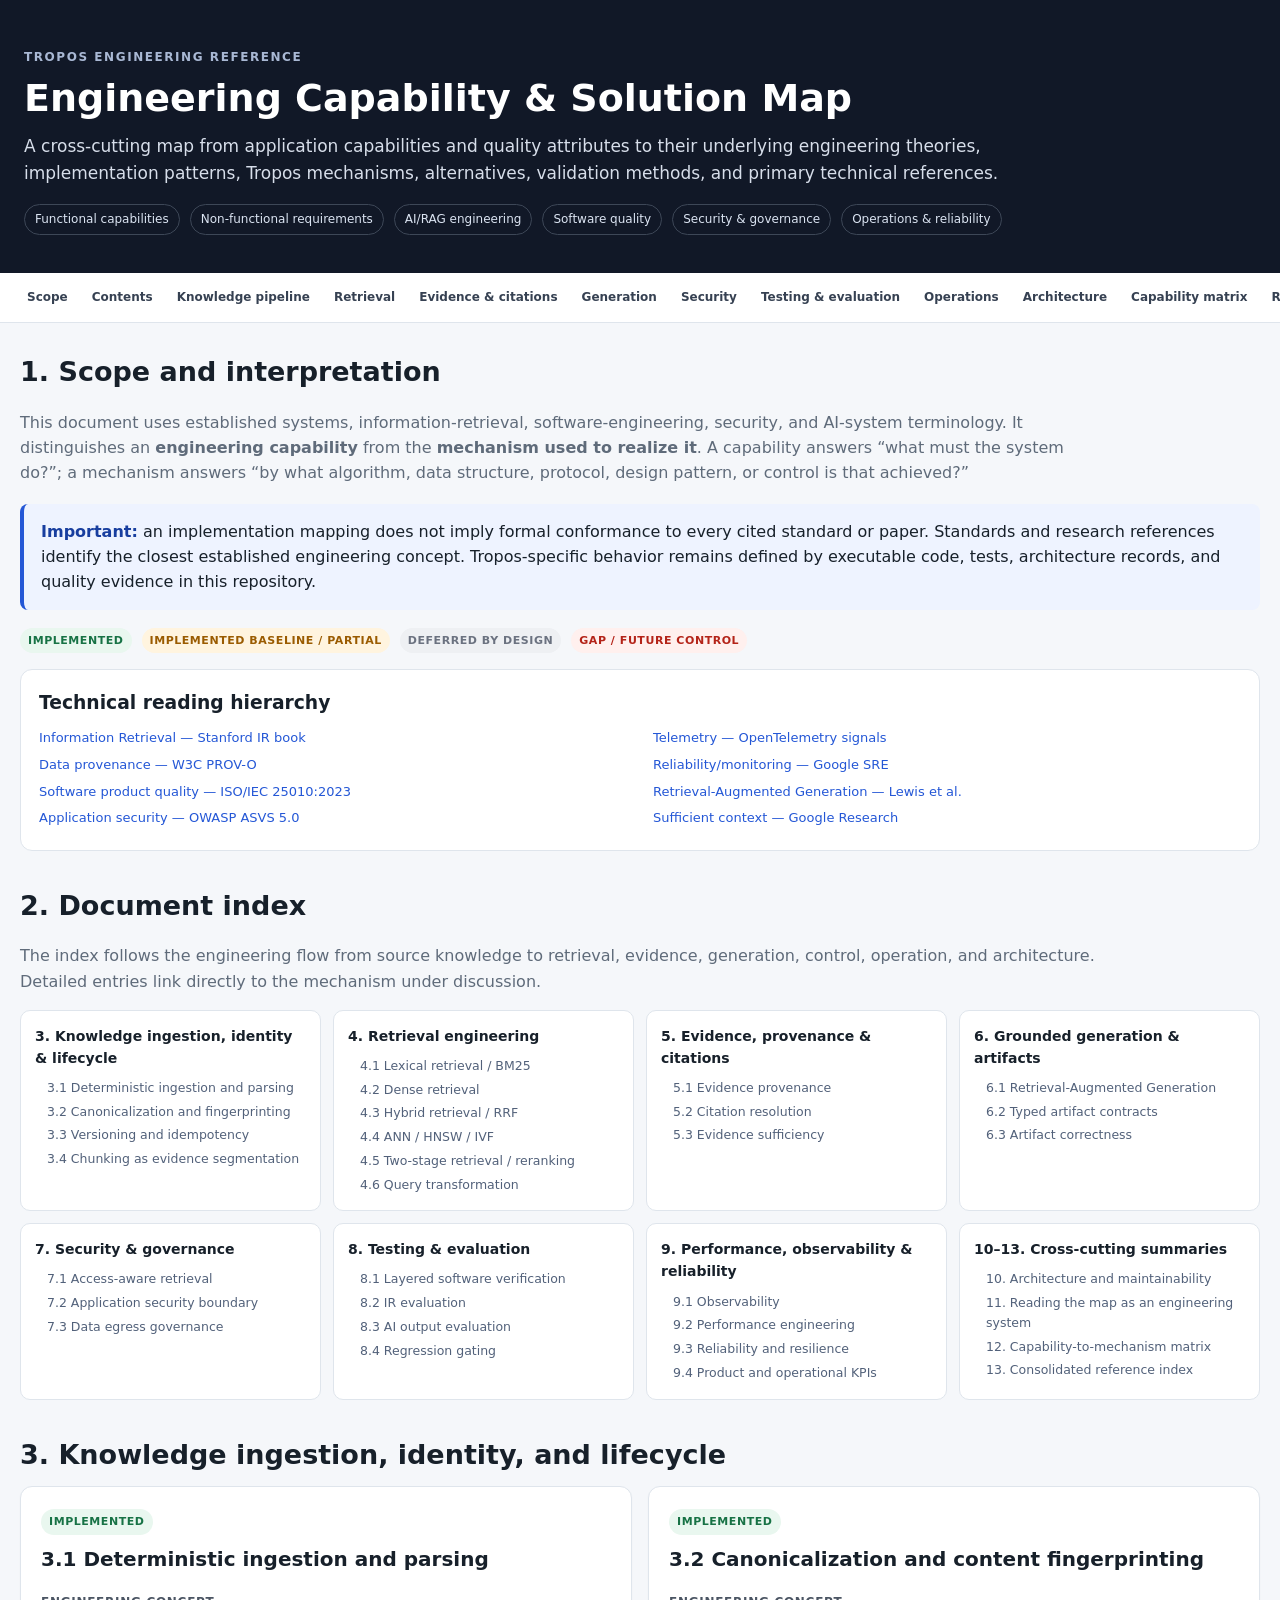
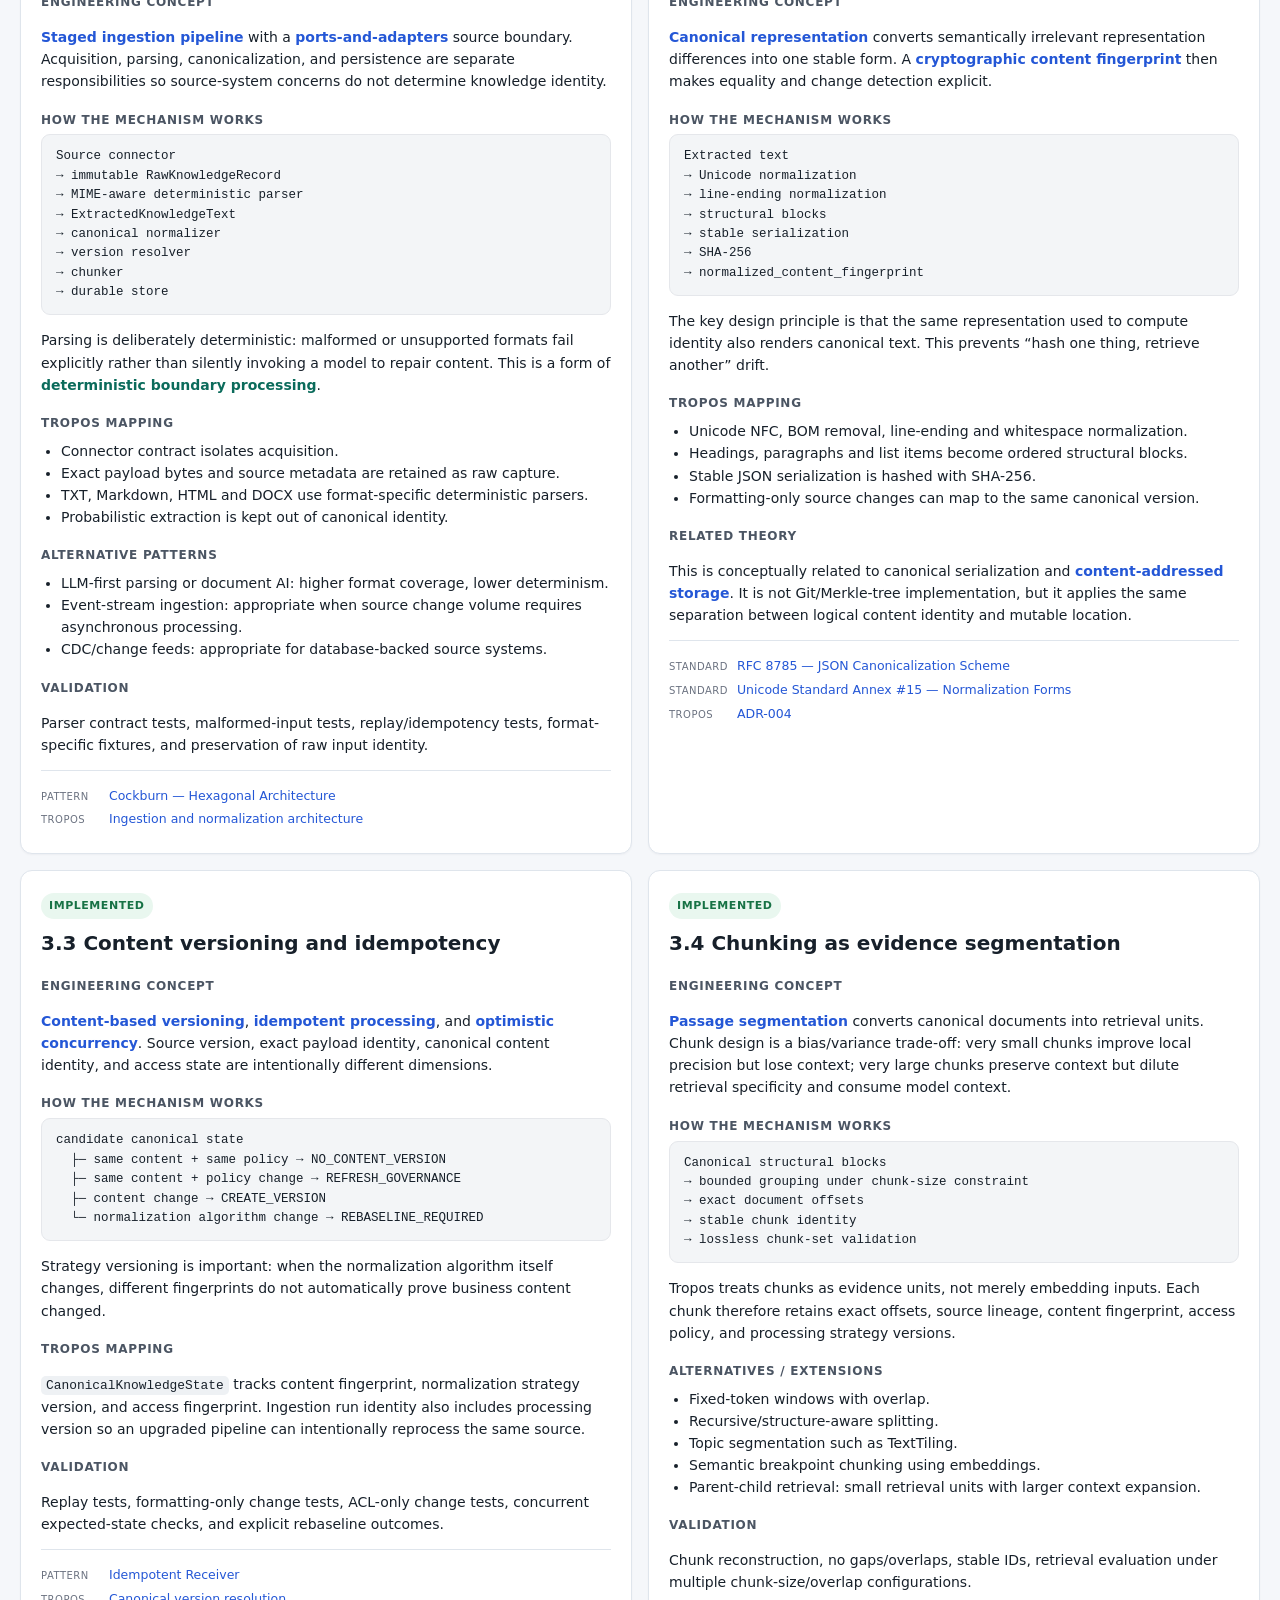
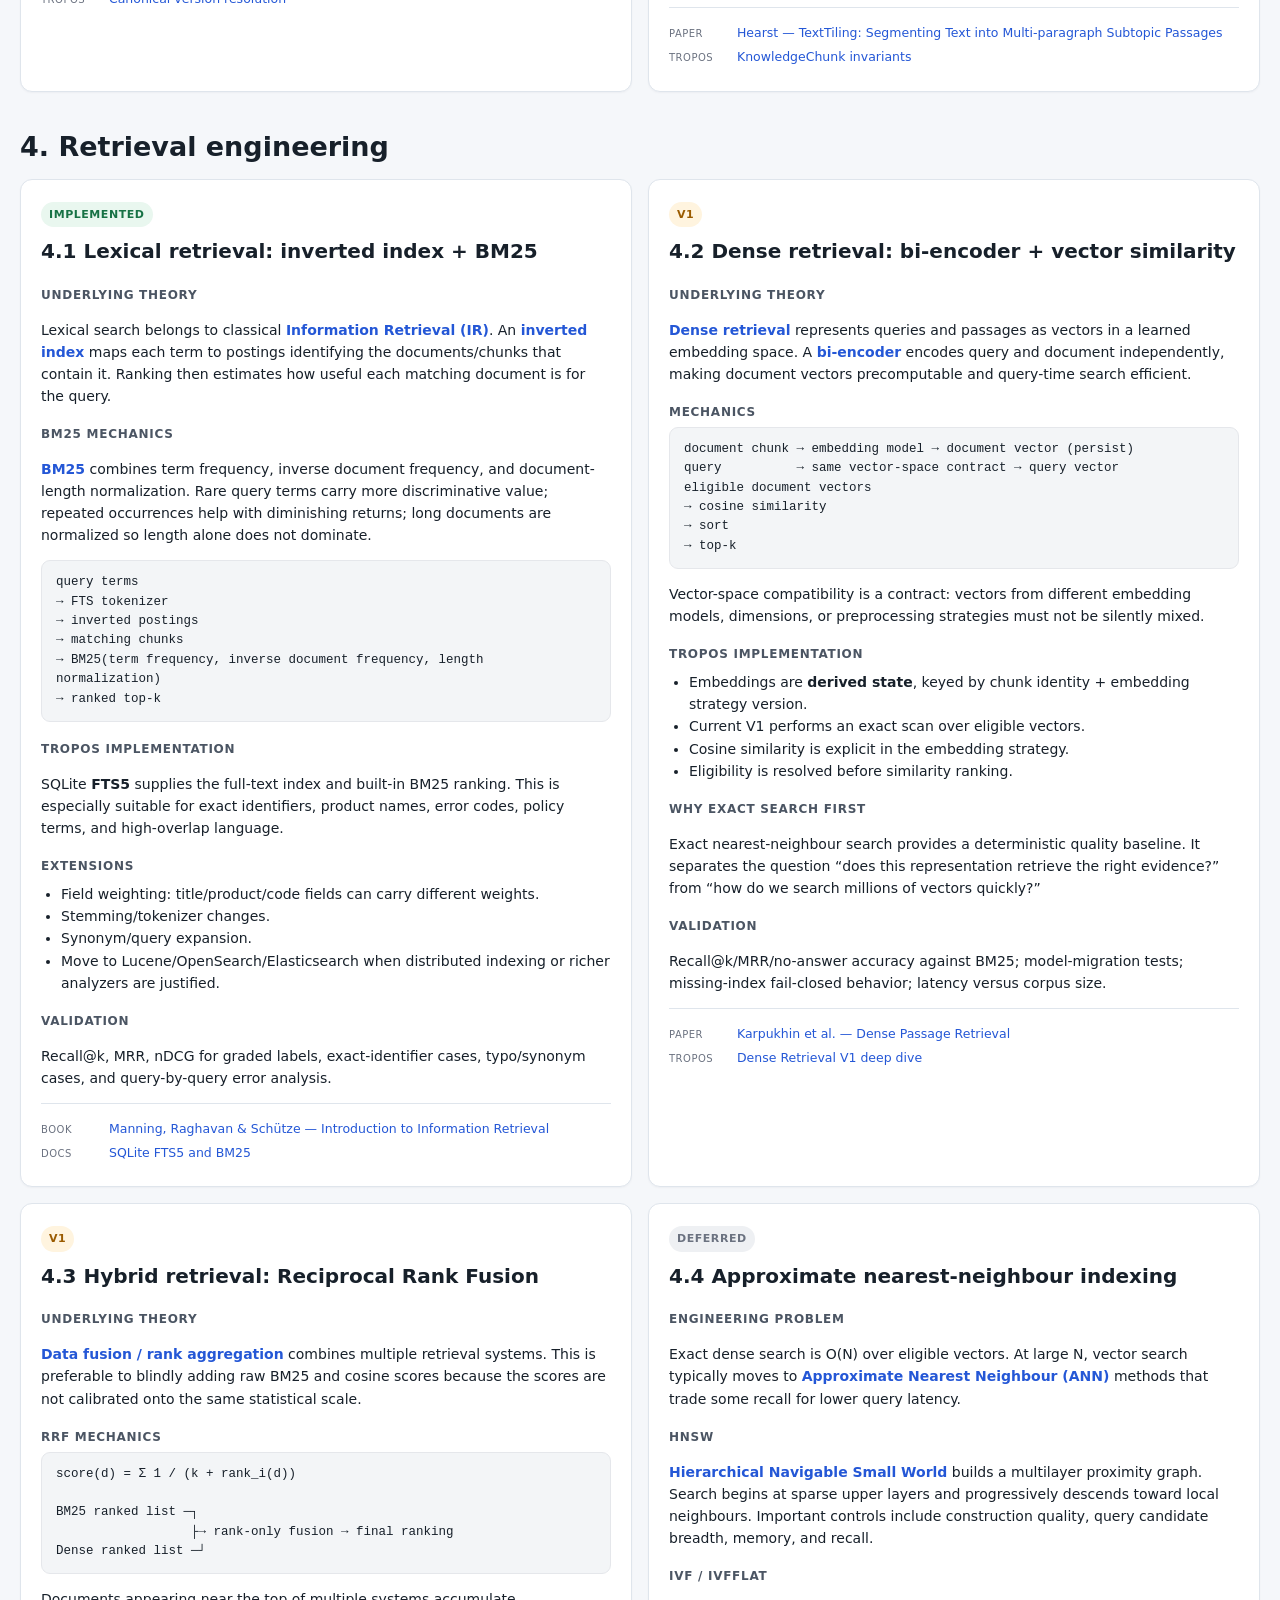
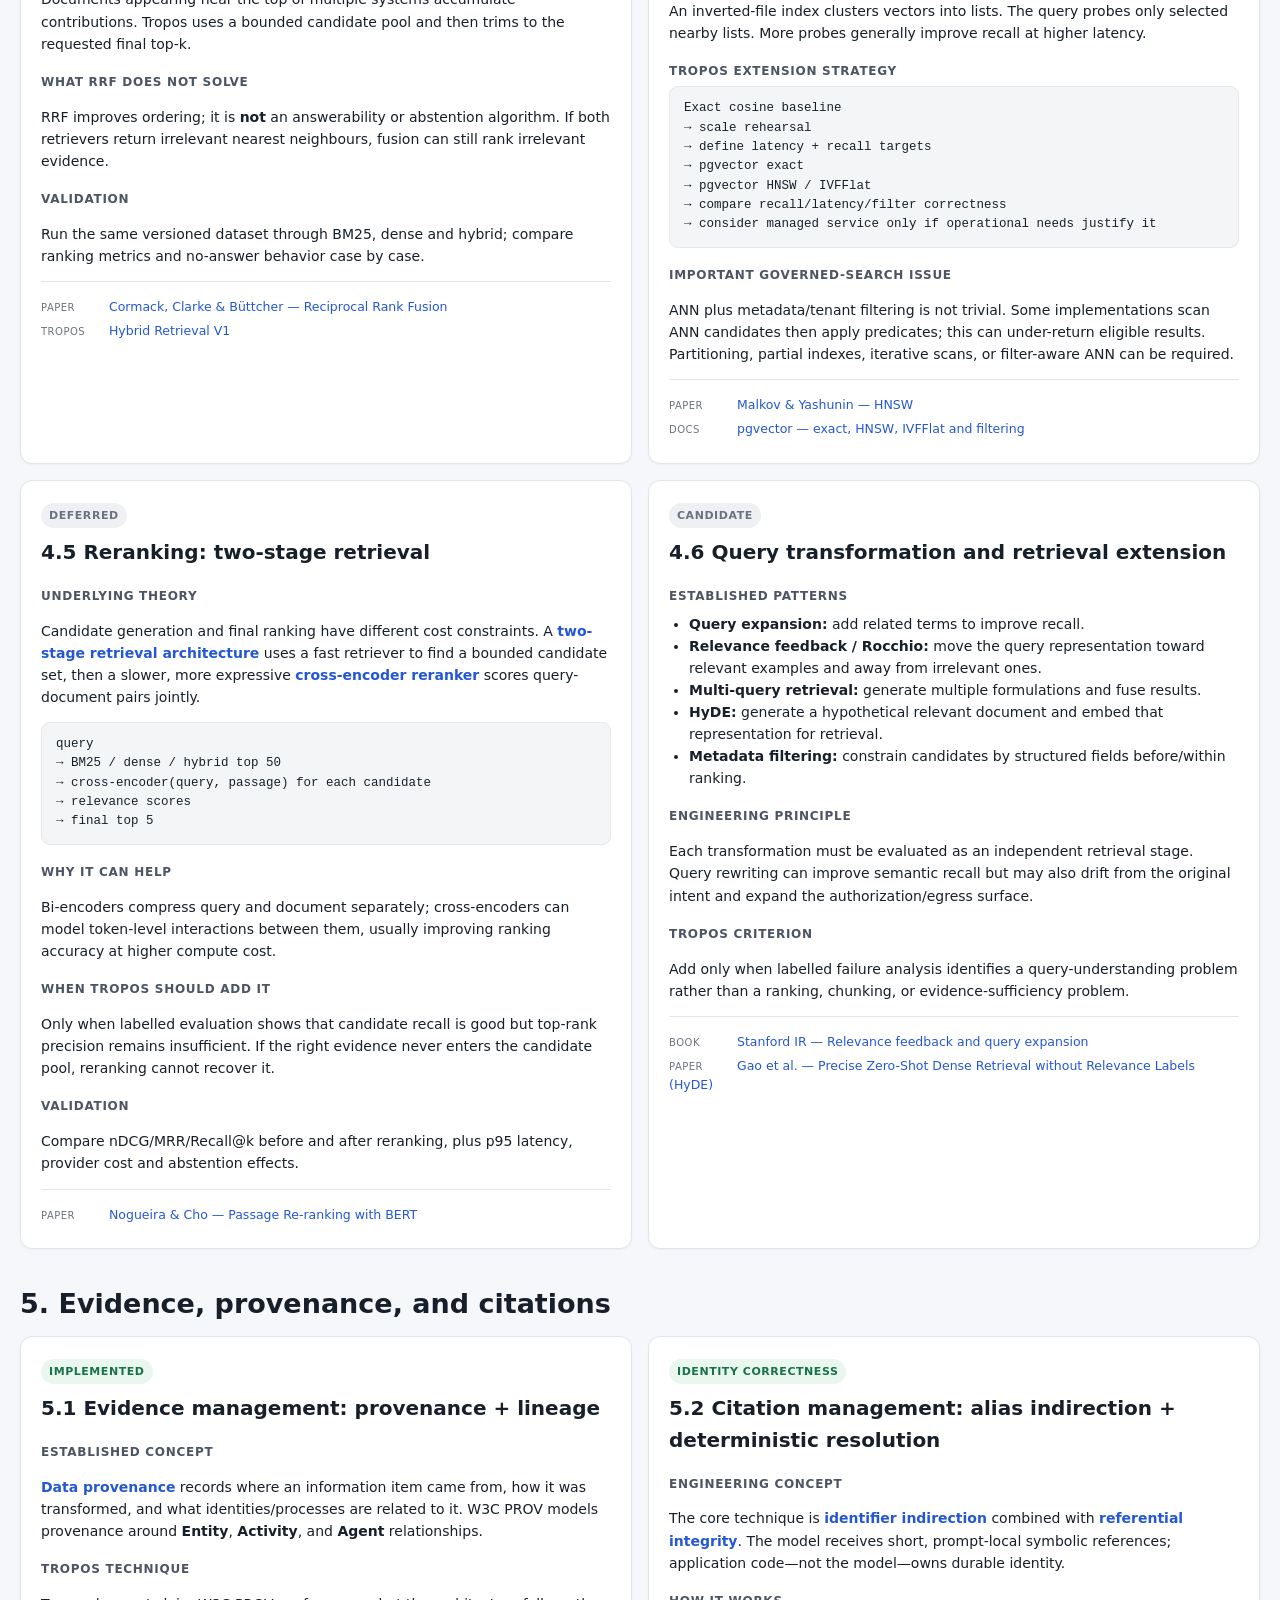
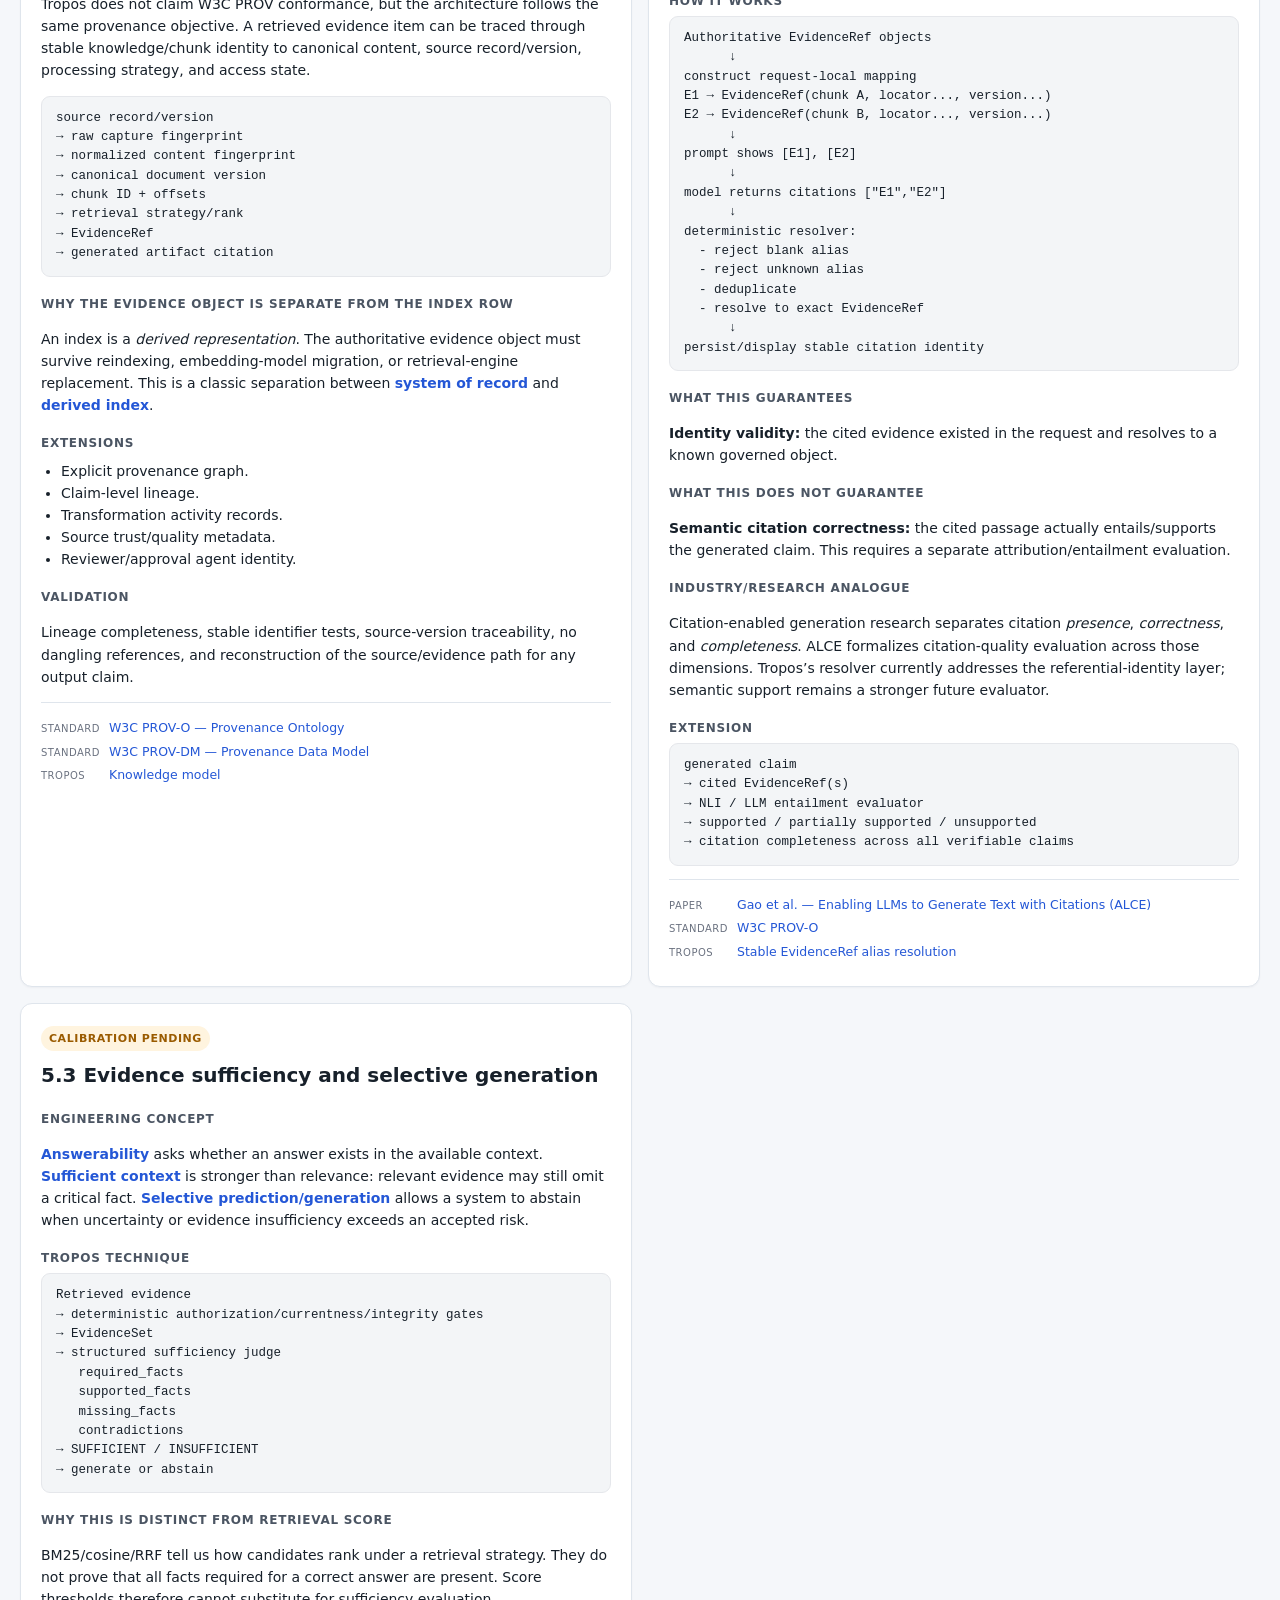
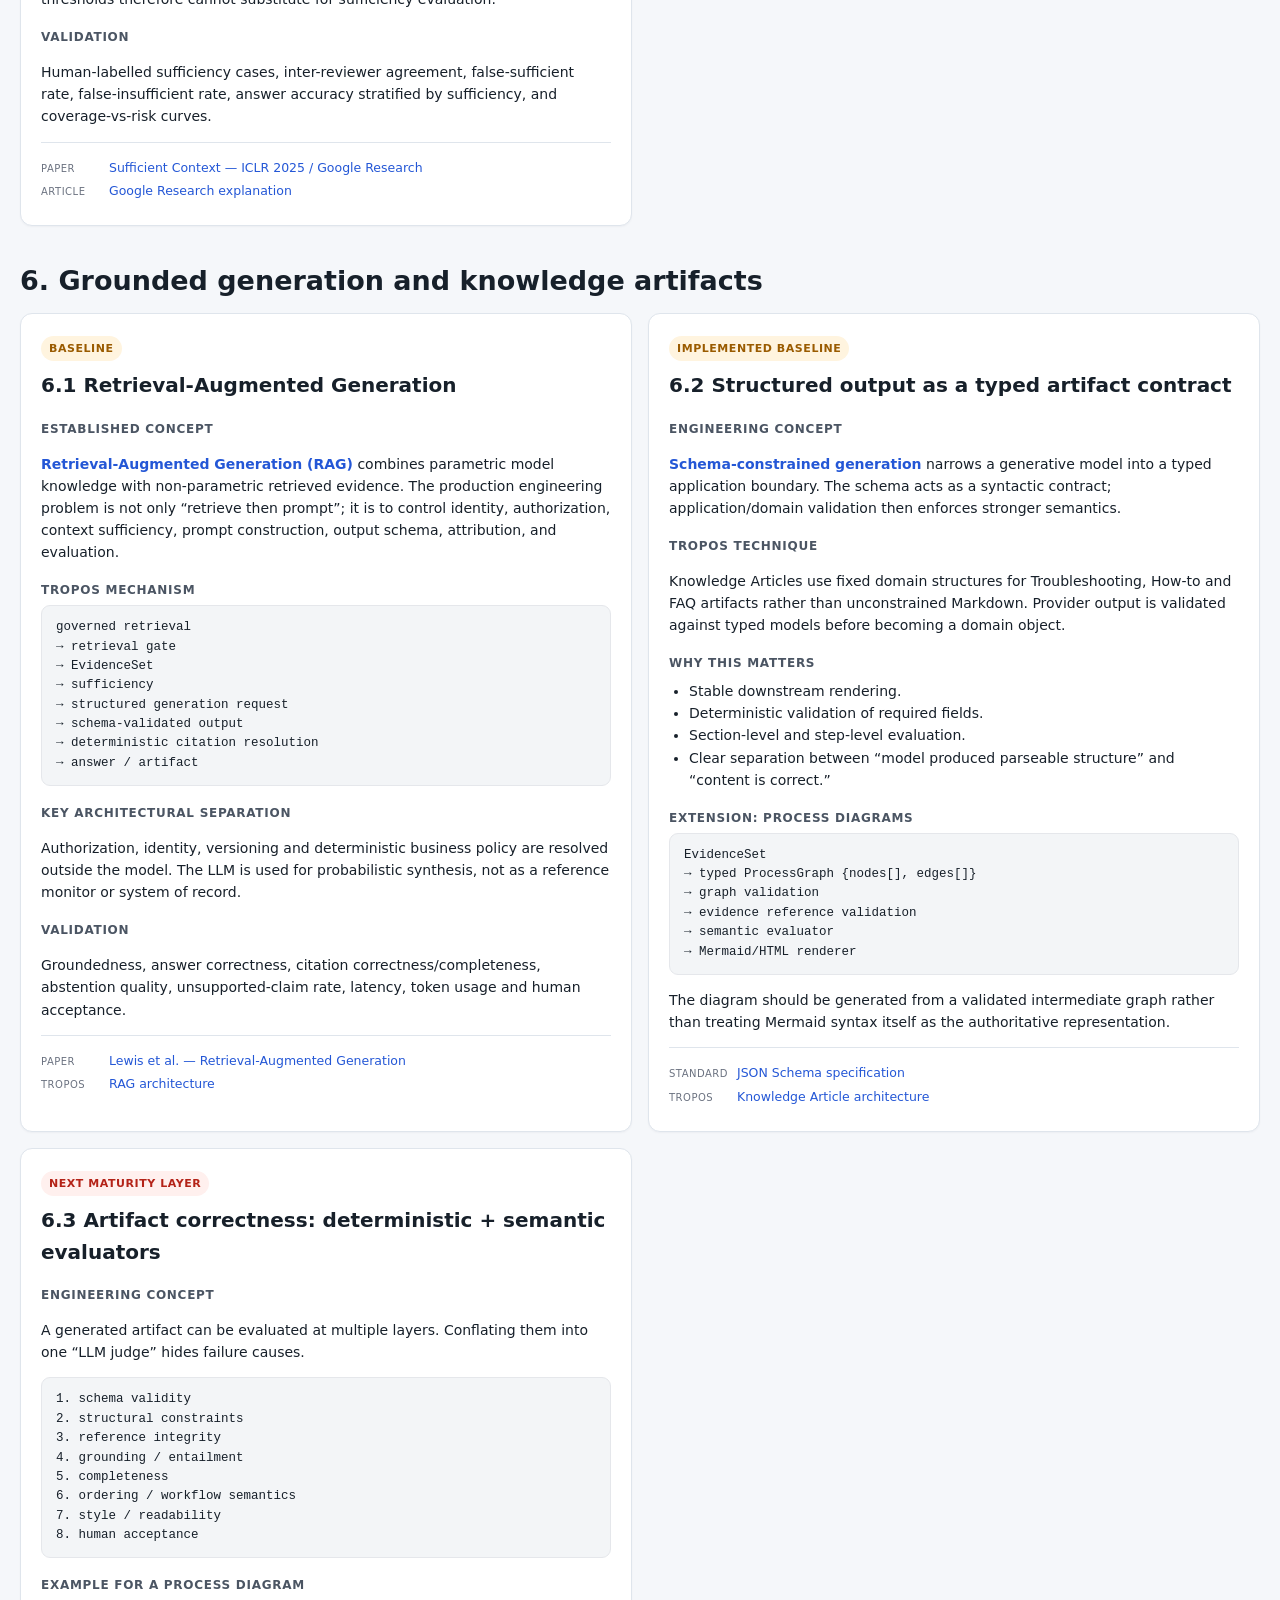
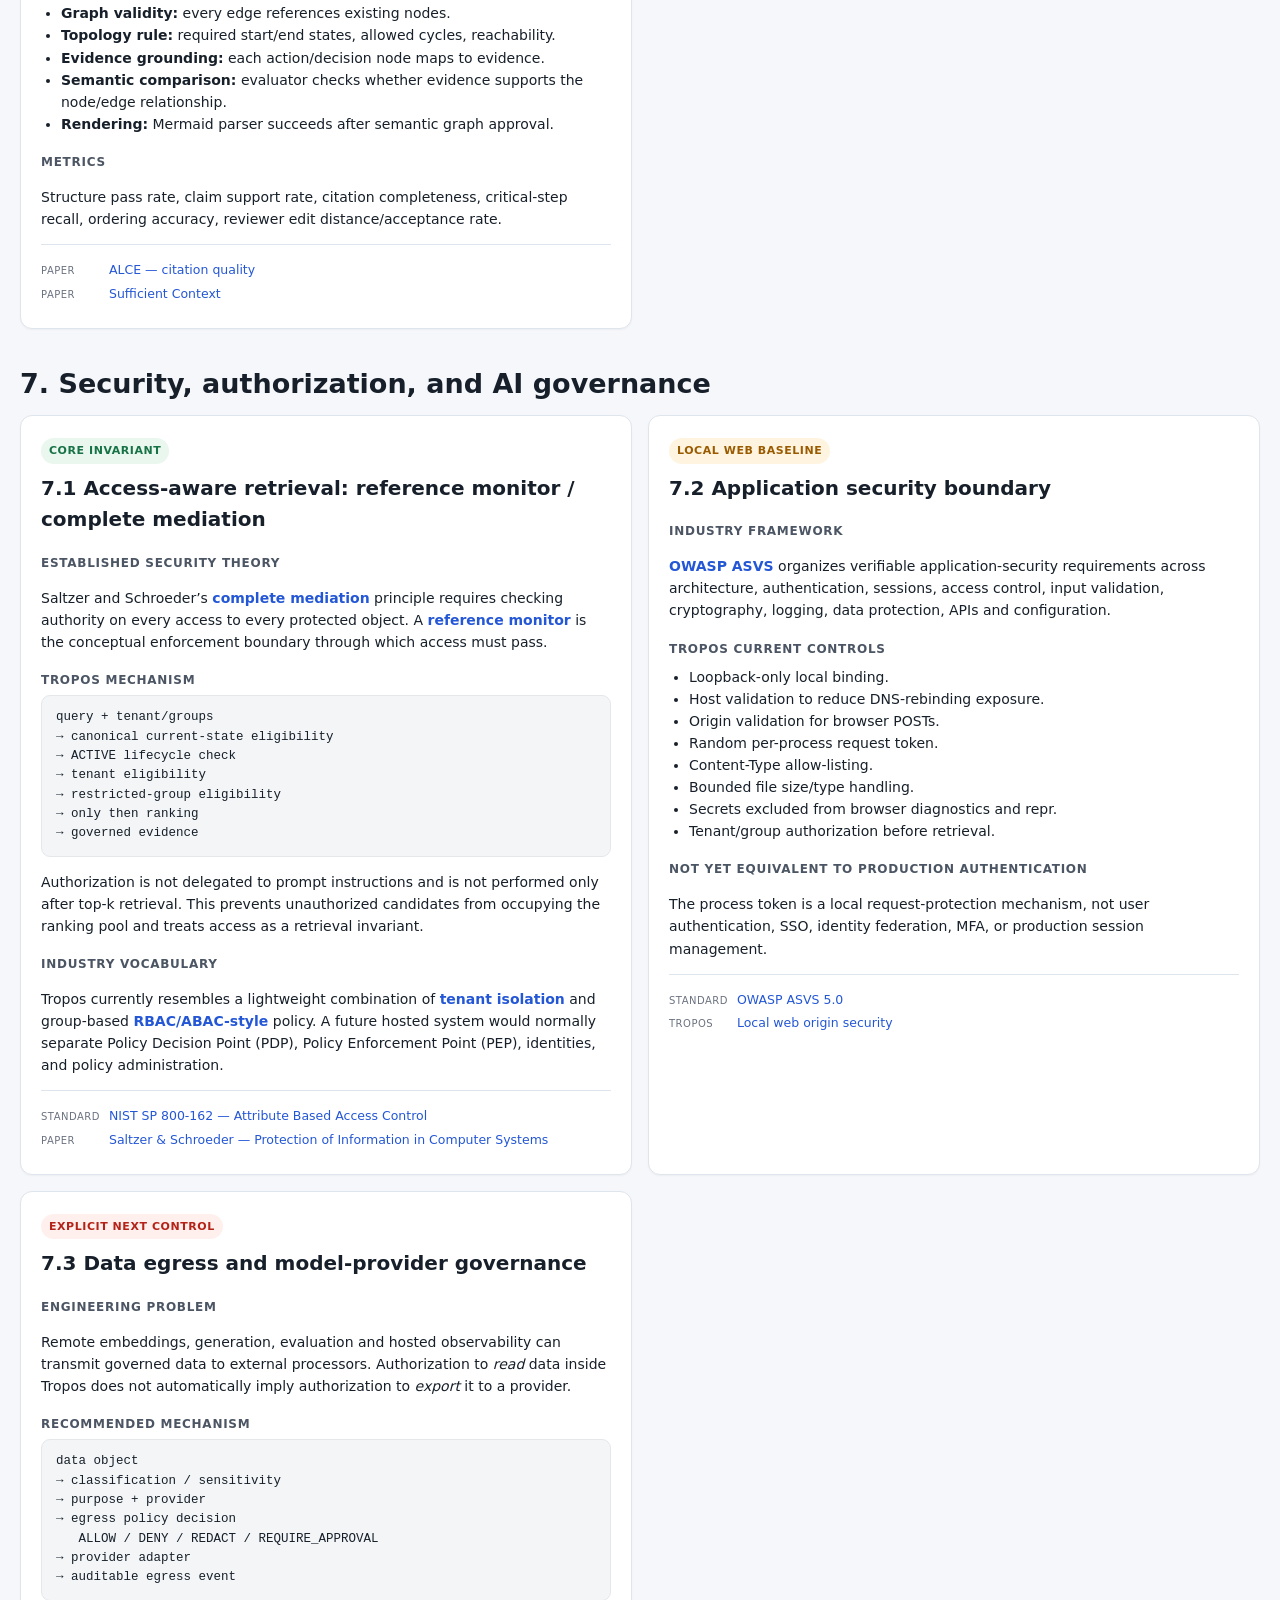
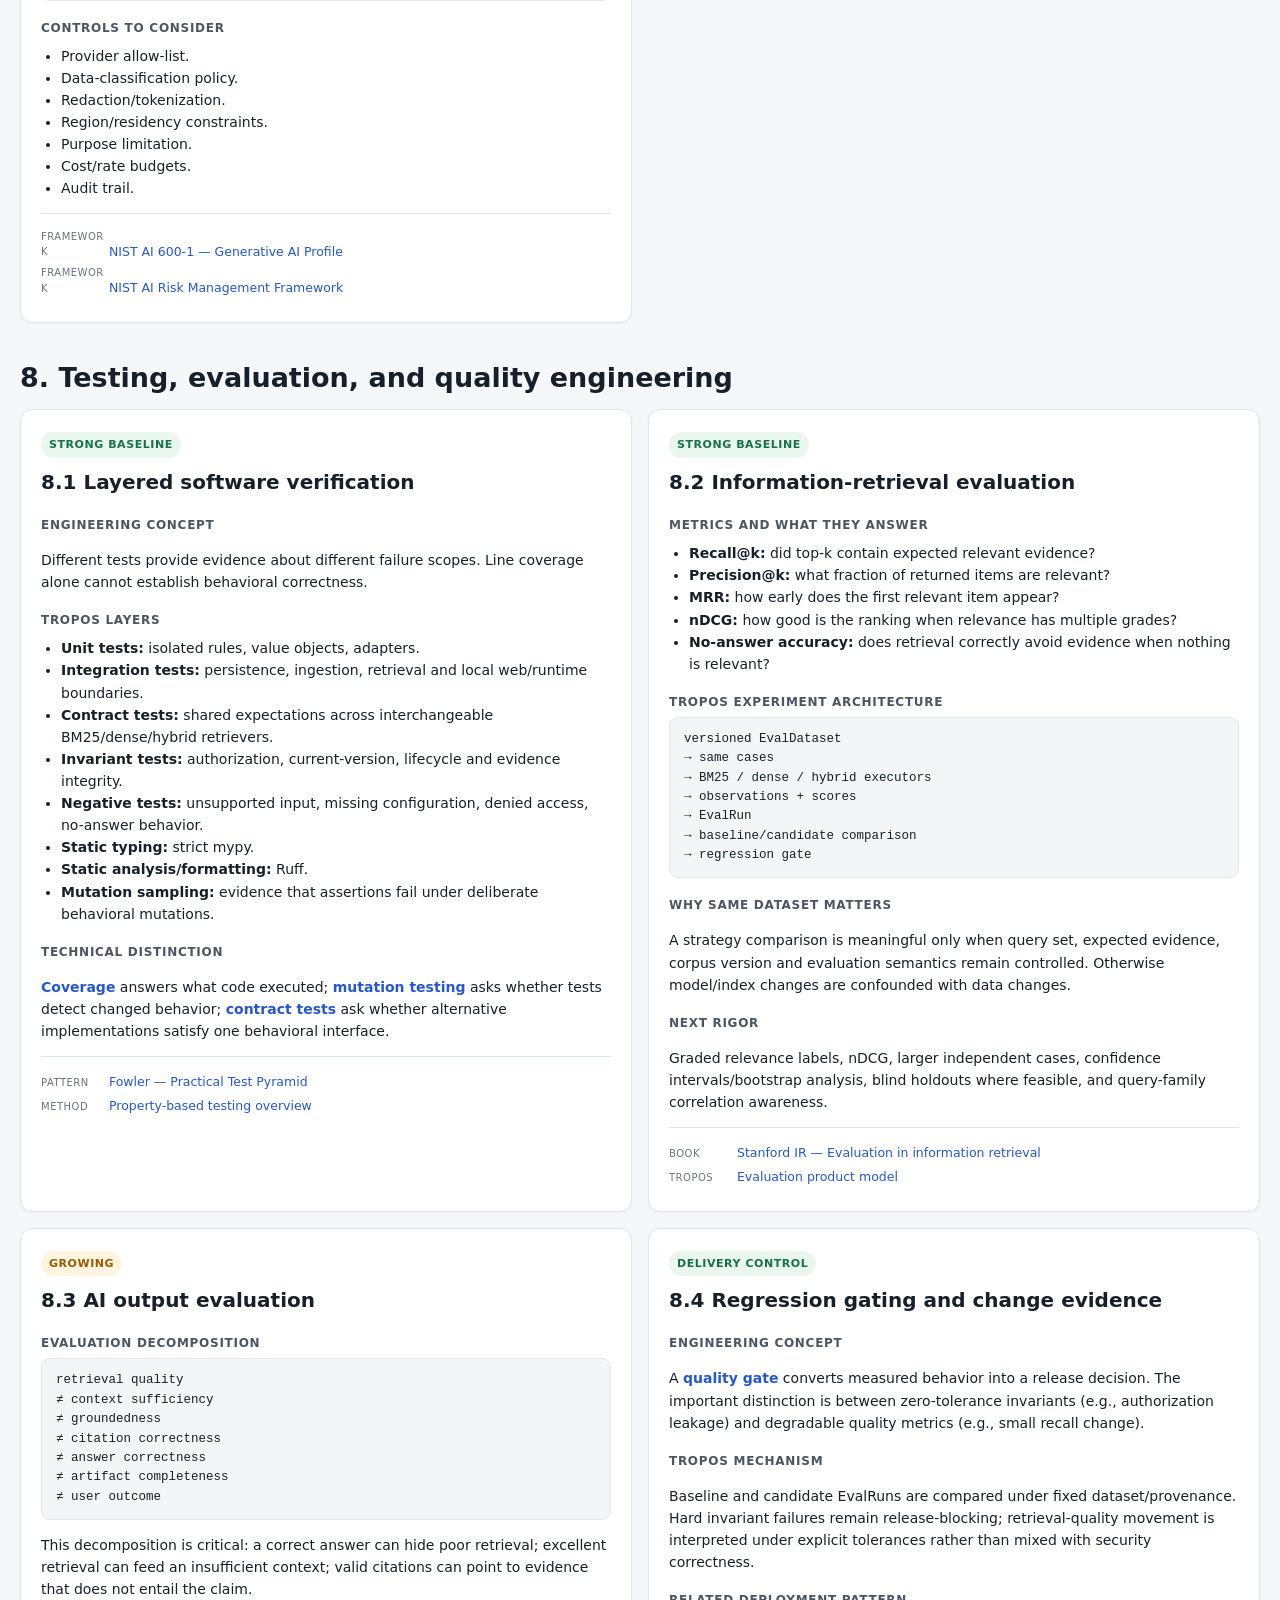
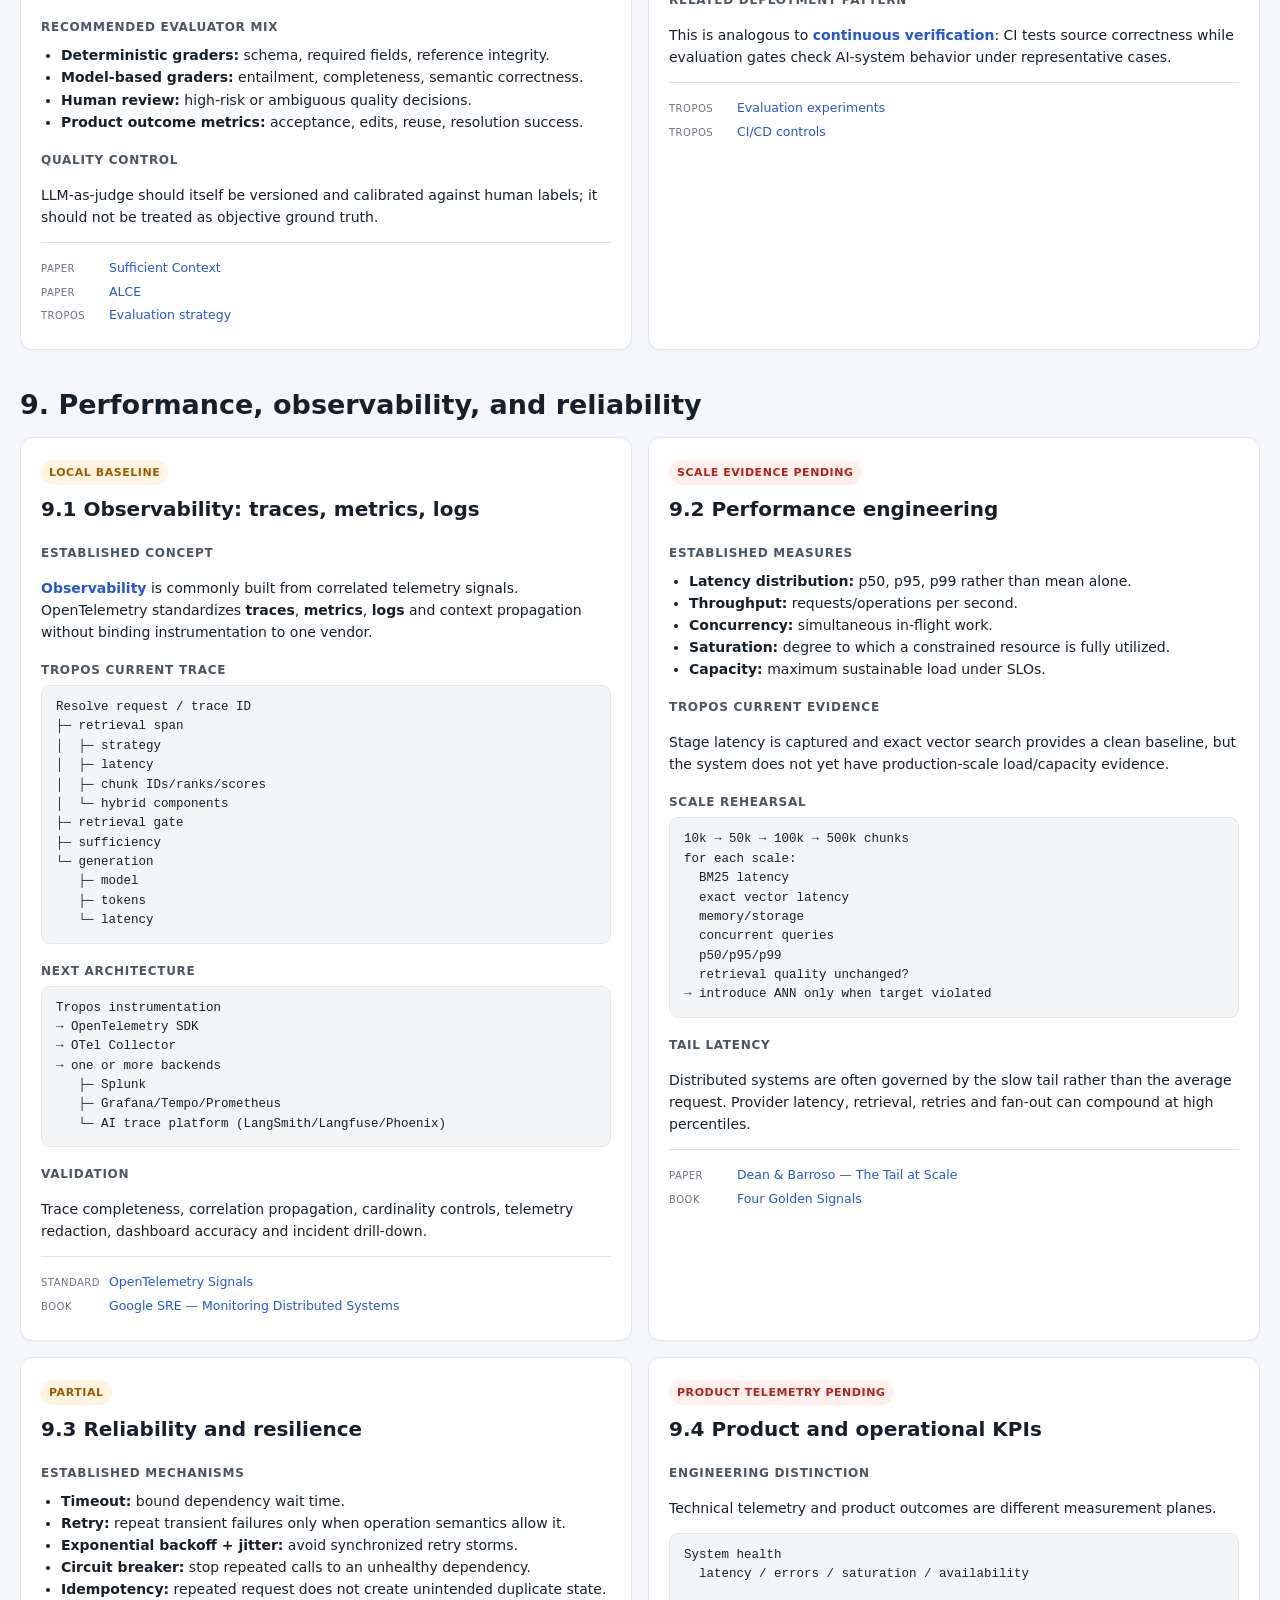
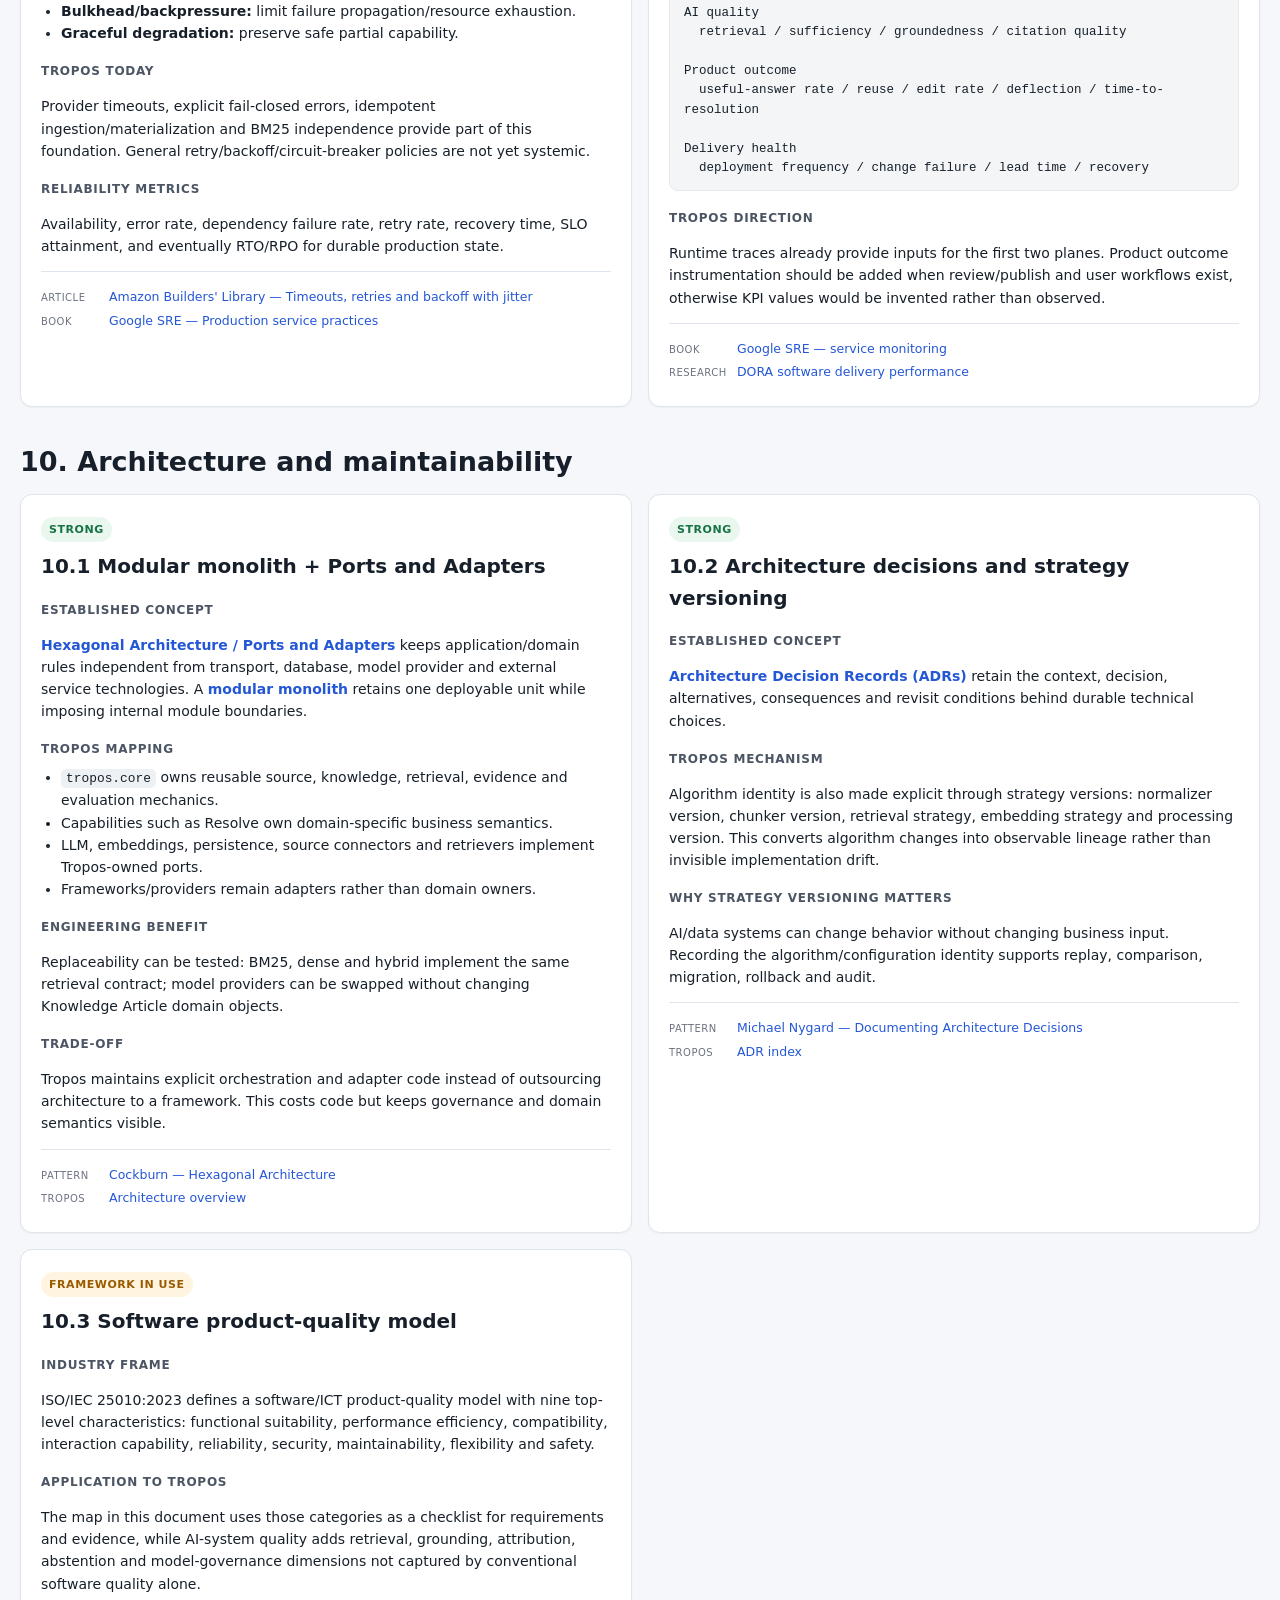
==== commit d6cd7682: "docs: improve capability map hierarchy and navigation" ====
--- a/docs/learning/ENGINEERING_CAPABILITY_SOLUTION_MAP.html
+++ b/docs/learning/ENGINEERING_CAPABILITY_SOLUTION_MAP.html
@@ -18,7 +18,7 @@
 .term{color:var(--accent);font-weight:700}.principle{color:var(--accent2);font-weight:700}
 .refs{margin-top:13px;padding-top:11px;border-top:1px solid var(--line)}.refs a{display:block;color:#2457d6;text-decoration:none;font-size:12.5px;margin:4px 0;overflow-wrap:anywhere}.refs a:hover{text-decoration:underline}.refs .kind{display:inline-block;width:64px;color:#6b7280;font-size:10px;text-transform:uppercase;letter-spacing:.05em}
 .callout{border:1px solid var(--line);background:white;border-radius:12px;padding:18px;margin:16px 0}.callout h3{margin:0 0 8px}.flow{font-family:ui-monospace,SFMono-Regular,Menlo,monospace;background:#111827;color:#e5edf8;padding:18px;border-radius:10px;overflow:auto;white-space:pre;line-height:1.55}
-.small{font-size:12px;color:var(--muted)}code{background:#eef1f4;padding:2px 5px;border-radius:5px;font-size:.92em}.toccol{columns:2;column-gap:26px}.toccol a{display:block;text-decoration:none;color:#2457d6;padding:3px 0;font-size:13px}
+.small{font-size:12px;color:var(--muted)}code{background:#eef1f4;padding:2px 5px;border-radius:5px;font-size:.92em}.toccol{columns:2;column-gap:26px}.toccol a{display:block;text-decoration:none;color:#2457d6;padding:3px 0;font-size:13px}.contents{display:grid;grid-template-columns:repeat(auto-fit,minmax(270px,1fr));gap:12px}.contents section{background:#fff;border:1px solid var(--line);border-radius:10px;padding:14px}.contents h3{font-size:14px;margin:0 0 7px}.contents a{display:block;color:#2457d6;text-decoration:none;font-size:12.5px;padding:2px 0}.contents a.sub{padding-left:12px;color:#52617a}.tradeoff{background:#fffaf0;border-left:3px solid #d59200;padding:10px 12px;border-radius:7px}.practical{background:#f1f7ff;border-left:3px solid #4b7bec;padding:10px 12px;border-radius:7px}
 footer{border-top:1px solid var(--line);padding:28px 20px;color:var(--muted);font-size:12px;background:white}
 @media(max-width:760px){h1{font-size:30px}.grid{grid-template-columns:1fr}.matrix{display:block;overflow:auto}.toccol{columns:1}.card{padding:16px}}
 </style>
@@ -32,7 +32,7 @@
 </div></header>
 
 <nav><div class="wrap">
-<a href="#method">Method</a><a href="#matrix">Capability matrix</a><a href="#knowledge">Knowledge pipeline</a><a href="#retrieval">Retrieval</a><a href="#evidence">Evidence &amp; citations</a><a href="#generation">Generation</a><a href="#security">Security</a><a href="#quality">Testing &amp; evaluation</a><a href="#operations">Operations</a><a href="#architecture">Architecture</a><a href="#references">Reference index</a>
+<a href="#method">Scope</a><a href="#contents">Contents</a><a href="#knowledge">Knowledge pipeline</a><a href="#retrieval">Retrieval</a><a href="#evidence">Evidence &amp; citations</a><a href="#generation">Generation</a><a href="#security">Security</a><a href="#quality">Testing &amp; evaluation</a><a href="#operations">Operations</a><a href="#architecture">Architecture</a><a href="#matrix">Capability matrix</a><a href="#references">Reference index</a>
 </div></nav>
 
 <main class="wrap">
@@ -51,39 +51,26 @@
 <a href="https://arxiv.org/abs/2005.11401">Retrieval-Augmented Generation — Lewis et al.</a>
 <a href="https://research.google/pubs/sufficient-context-a-new-lens-on-retrieval-augmented-generation-systems/">Sufficient context — Google Research</a>
 </div></div>
-</section>
-
-<section class="section" id="matrix">
-<h2>2. Capability-to-mechanism matrix</h2>
-<table class="matrix">
-<thead><tr><th>Capability</th><th>Established engineering concept</th><th>Concrete mechanism in Tropos</th><th>Status</th><th>Primary extension direction</th></tr></thead>
-<tbody>
-<tr><td>Source ingestion</td><td>Ingestion pipeline; adapter boundary; deterministic parsing</td><td>Connector → raw capture → parser → normalizer</td><td><span class="status implemented">Implemented</span></td><td>Enterprise connectors, PDF/OCR, batch orchestration</td></tr>
-<tr><td>Canonicalization</td><td>Canonical representation; normalization; content addressing</td><td>Unicode/whitespace/structure normalization → SHA-256 fingerprint</td><td><span class="status implemented">Implemented</span></td><td>First-class tables/code/media semantics</td></tr>
-<tr><td>Version control</td><td>Content-based versioning; optimistic concurrency; strategy versioning</td><td>Canonical fingerprint + normalization strategy + access fingerprint</td><td><span class="status implemented">Implemented</span></td><td>Version comparison, rollback, rebaseline operations</td></tr>
-<tr><td>Chunking</td><td>Passage segmentation; stable span identity</td><td>Structure-aware bounded character chunks with exact offsets</td><td><span class="status implemented">Implemented</span></td><td>Semantic/topic segmentation and chunk-size experiments</td></tr>
-<tr><td>Lexical retrieval</td><td>Inverted index; probabilistic IR; BM25</td><td>SQLite FTS5 + BM25</td><td><span class="status implemented">Implemented</span></td><td>Field weighting, query expansion, larger corpus calibration</td></tr>
-<tr><td>Dense retrieval</td><td>Bi-encoder representation; vector similarity; nearest-neighbour search</td><td>Versioned embeddings + exact cosine over eligible chunks</td><td><span class="status partial">V1</span></td><td>ANN: HNSW/IVF; pgvector/Pinecone comparison</td></tr>
-<tr><td>Hybrid retrieval</td><td>Rank aggregation / data fusion</td><td>BM25 + dense candidate lists → Reciprocal Rank Fusion</td><td><span class="status partial">V1</span></td><td>Candidate-depth tuning, reranking</td></tr>
-<tr><td>Evidence provenance</td><td>Data lineage; provenance graph; immutable identity</td><td>EvidenceRef + source/version/chunk/strategy lineage</td><td><span class="status implemented">Implemented</span></td><td>Claim-level provenance graph and lineage UI</td></tr>
-<tr><td>Citation resolution</td><td>Identifier indirection; referential integrity; attribution</td><td>Prompt-local aliases → validated deterministic EvidenceRef resolver</td><td><span class="status implemented">Identity layer</span></td><td>Semantic entailment / citation completeness scoring</td></tr>
-<tr><td>Evidence sufficiency</td><td>Answerability; selective generation; abstention</td><td>Structured sufficiency decision with missing facts/contradictions</td><td><span class="status partial">Needs calibration</span></td><td>Human-labelled calibration and selective-risk thresholds</td></tr>
-<tr><td>Grounded generation</td><td>RAG; constrained/structured generation</td><td>EvidenceSet → typed model request → validated citations</td><td><span class="status partial">Baseline</span></td><td>Claim-level grounding and artifact-quality evaluation</td></tr>
-<tr><td>Access-aware retrieval</td><td>Reference monitor; complete mediation; ABAC/RBAC</td><td>Current-state + tenant + group eligibility before ranking</td><td><span class="status implemented">Implemented</span></td><td>OIDC/SSO, centralized policy decision/enforcement</td></tr>
-<tr><td>Evaluation</td><td>IR evaluation; experimental design; regression testing</td><td>EvalDataset → EvalRun → comparison/gate</td><td><span class="status implemented">Strong baseline</span></td><td>nDCG, larger holdouts, confidence intervals, online eval</td></tr>
-<tr><td>Observability</td><td>Logs, metrics, traces; correlation; SRE signals</td><td>Request/trace IDs, retrieval/model spans, latency/tokens, diagnostics</td><td><span class="status partial">Local baseline</span></td><td>OpenTelemetry → LangSmith/Splunk/Grafana</td></tr>
-<tr><td>Performance</td><td>Latency distributions, throughput, capacity, ANN trade-offs</td><td>Stage latency captured; exact cosine baseline</td><td><span class="status gap">Not scale-proven</span></td><td>p50/p95/p99, load/capacity tests, ANN trigger</td></tr>
-<tr><td>Reliability</td><td>Timeouts, retries, idempotency, fail-safe defaults</td><td>Explicit failures, timeouts, idempotent ingestion/materialization</td><td><span class="status partial">Partial</span></td><td>Retry/backoff/jitter, circuit breakers, SLOs</td></tr>
-<tr><td>Maintainability</td><td>Hexagonal architecture; dependency inversion; modular monolith</td><td>Ports/adapters, capability modules, typed domain contracts, ADRs</td><td><span class="status implemented">Strong</span></td><td>Prove replaceability with more adapters</td></tr>
-<tr><td>Application security</td><td>OWASP ASVS; least privilege; secure-by-default boundary controls</td><td>Loopback-only server, Host/Origin validation, session token, ACLs</td><td><span class="status partial">Local baseline</span></td><td>Identity federation, audit, encryption, egress policy</td></tr>
-</tbody></table>
+</section><section class="section" id="contents">
+<h2>2. Document index</h2>
+<p>The index follows the engineering flow from source knowledge to retrieval, evidence, generation, control, operation, and architecture. Detailed entries link directly to the mechanism under discussion.</p>
+<div class="contents">
+<section><h3>3. Knowledge ingestion, identity &amp; lifecycle</h3><a class="sub" href="#ingestion">3.1 Deterministic ingestion and parsing</a><a class="sub" href="#canonicalization">3.2 Canonicalization and fingerprinting</a><a class="sub" href="#versioning">3.3 Versioning and idempotency</a><a class="sub" href="#chunking">3.4 Chunking as evidence segmentation</a></section>
+<section><h3>4. Retrieval engineering</h3><a class="sub" href="#lexical">4.1 Lexical retrieval / BM25</a><a class="sub" href="#dense">4.2 Dense retrieval</a><a class="sub" href="#hybrid">4.3 Hybrid retrieval / RRF</a><a class="sub" href="#ann">4.4 ANN / HNSW / IVF</a><a class="sub" href="#reranking">4.5 Two-stage retrieval / reranking</a><a class="sub" href="#query-transform">4.6 Query transformation</a></section>
+<section><h3>5. Evidence, provenance &amp; citations</h3><a class="sub" href="#provenance">5.1 Evidence provenance</a><a class="sub" href="#citations">5.2 Citation resolution</a><a class="sub" href="#sufficiency">5.3 Evidence sufficiency</a></section>
+<section><h3>6. Grounded generation &amp; artifacts</h3><a class="sub" href="#rag">6.1 Retrieval-Augmented Generation</a><a class="sub" href="#structured-output">6.2 Typed artifact contracts</a><a class="sub" href="#artifact-eval">6.3 Artifact correctness</a></section>
+<section><h3>7. Security &amp; governance</h3><a class="sub" href="#access-control">7.1 Access-aware retrieval</a><a class="sub" href="#app-security">7.2 Application security boundary</a><a class="sub" href="#egress">7.3 Data egress governance</a></section>
+<section><h3>8. Testing &amp; evaluation</h3><a class="sub" href="#verification">8.1 Layered software verification</a><a class="sub" href="#ir-eval">8.2 IR evaluation</a><a class="sub" href="#ai-eval">8.3 AI output evaluation</a><a class="sub" href="#regression">8.4 Regression gating</a></section>
+<section><h3>9. Performance, observability &amp; reliability</h3><a class="sub" href="#observability">9.1 Observability</a><a class="sub" href="#performance">9.2 Performance engineering</a><a class="sub" href="#reliability">9.3 Reliability and resilience</a><a class="sub" href="#kpis">9.4 Product and operational KPIs</a></section>
+<section><h3>10–13. Cross-cutting summaries</h3><a class="sub" href="#architecture">10. Architecture and maintainability</a><a class="sub" href="#system-reading">11. Reading the map as an engineering system</a><a class="sub" href="#matrix">12. Capability-to-mechanism matrix</a><a class="sub" href="#references">13. Consolidated reference index</a></section>
+</div>
 </section>
 
 <section class="section" id="knowledge">
 <h2>3. Knowledge ingestion, identity, and lifecycle</h2>
 <div class="grid">
 
-<article class="card"><span class="status implemented">Implemented</span><h3>3.1 Deterministic ingestion and parsing</h3>
+<article class="card" id="ingestion"><span class="status implemented">Implemented</span><h3>3.1 Deterministic ingestion and parsing</h3>
 <h4>Engineering concept</h4><p><span class="term">Staged ingestion pipeline</span> with a <span class="term">ports-and-adapters</span> source boundary. Acquisition, parsing, canonicalization, and persistence are separate responsibilities so source-system concerns do not determine knowledge identity.</p>
 <h4>How the mechanism works</h4><div class="mechanics">Source connector
 → immutable RawKnowledgeRecord
@@ -100,7 +87,7 @@
 <div class="refs"><a href="https://alistair.cockburn.us/hexagonal-architecture/"><span class="kind">Pattern</span> Cockburn — Hexagonal Architecture</a><a href="../architecture/INGESTION_NORMALIZATION.md"><span class="kind">Tropos</span> Ingestion and normalization architecture</a></div>
 </article>
 
-<article class="card"><span class="status implemented">Implemented</span><h3>3.2 Canonicalization and content fingerprinting</h3>
+<article class="card" id="canonicalization"><span class="status implemented">Implemented</span><h3>3.2 Canonicalization and content fingerprinting</h3>
 <h4>Engineering concept</h4><p><span class="term">Canonical representation</span> converts semantically irrelevant representation differences into one stable form. A <span class="term">cryptographic content fingerprint</span> then makes equality and change detection explicit.</p>
 <h4>How the mechanism works</h4><div class="mechanics">Extracted text
 → Unicode normalization
@@ -115,7 +102,7 @@
 <div class="refs"><a href="https://www.rfc-editor.org/rfc/rfc8785"><span class="kind">Standard</span> RFC 8785 — JSON Canonicalization Scheme</a><a href="https://unicode.org/reports/tr15/"><span class="kind">Standard</span> Unicode Standard Annex #15 — Normalization Forms</a><a href="../decisions/ADR-004-deterministic-normalization-and-content-versioning.md"><span class="kind">Tropos</span> ADR-004</a></div>
 </article>
 
-<article class="card"><span class="status implemented">Implemented</span><h3>3.3 Content versioning and idempotency</h3>
+<article class="card" id="versioning"><span class="status implemented">Implemented</span><h3>3.3 Content versioning and idempotency</h3>
 <h4>Engineering concept</h4><p><span class="term">Content-based versioning</span>, <span class="term">idempotent processing</span>, and <span class="term">optimistic concurrency</span>. Source version, exact payload identity, canonical content identity, and access state are intentionally different dimensions.</p>
 <h4>How the mechanism works</h4><div class="mechanics">candidate canonical state
   ├─ same content + same policy → NO_CONTENT_VERSION
@@ -128,7 +115,7 @@
 <div class="refs"><a href="https://martinfowler.com/articles/patterns-of-distributed-systems/idempotent-receiver.html"><span class="kind">Pattern</span> Idempotent Receiver</a><a href="../architecture/INGESTION_NORMALIZATION.md"><span class="kind">Tropos</span> Canonical version resolution</a></div>
 </article>
 
-<article class="card"><span class="status implemented">Implemented</span><h3>3.4 Chunking as evidence segmentation</h3>
+<article class="card" id="chunking"><span class="status implemented">Implemented</span><h3>3.4 Chunking as evidence segmentation</h3>
 <h4>Engineering concept</h4><p><span class="term">Passage segmentation</span> converts canonical documents into retrieval units. Chunk design is a bias/variance trade-off: very small chunks improve local precision but lose context; very large chunks preserve context but dilute retrieval specificity and consume model context.</p>
 <h4>How the mechanism works</h4><div class="mechanics">Canonical structural blocks
 → bounded grouping under chunk-size constraint
@@ -147,7 +134,7 @@
 <h2>4. Retrieval engineering</h2>
 <div class="grid">
 
-<article class="card"><span class="status implemented">Implemented</span><h3>4.1 Lexical retrieval: inverted index + BM25</h3>
+<article class="card" id="lexical"><span class="status implemented">Implemented</span><h3>4.1 Lexical retrieval: inverted index + BM25</h3>
 <h4>Underlying theory</h4><p>Lexical search belongs to classical <span class="term">Information Retrieval (IR)</span>. An <span class="term">inverted index</span> maps each term to postings identifying the documents/chunks that contain it. Ranking then estimates how useful each matching document is for the query.</p>
 <h4>BM25 mechanics</h4><p><span class="term">BM25</span> combines term frequency, inverse document frequency, and document-length normalization. Rare query terms carry more discriminative value; repeated occurrences help with diminishing returns; long documents are normalized so length alone does not dominate.</p>
 <div class="mechanics">query terms
@@ -162,7 +149,7 @@
 <div class="refs"><a href="https://www-nlp.stanford.edu/IR-book/"><span class="kind">Book</span> Manning, Raghavan &amp; Schütze — Introduction to Information Retrieval</a><a href="https://www.sqlite.org/fts5.html"><span class="kind">Docs</span> SQLite FTS5 and BM25</a></div>
 </article>
 
-<article class="card"><span class="status partial">V1</span><h3>4.2 Dense retrieval: bi-encoder + vector similarity</h3>
+<article class="card" id="dense"><span class="status partial">V1</span><h3>4.2 Dense retrieval: bi-encoder + vector similarity</h3>
 <h4>Underlying theory</h4><p><span class="term">Dense retrieval</span> represents queries and passages as vectors in a learned embedding space. A <span class="term">bi-encoder</span> encodes query and document independently, making document vectors precomputable and query-time search efficient.</p>
 <h4>Mechanics</h4><div class="mechanics">document chunk → embedding model → document vector (persist)
 query          → same vector-space contract → query vector
@@ -177,7 +164,7 @@
 <div class="refs"><a href="https://arxiv.org/abs/2004.04906"><span class="kind">Paper</span> Karpukhin et al. — Dense Passage Retrieval</a><a href="DENSE_RETRIEVAL_V1.md"><span class="kind">Tropos</span> Dense Retrieval V1 deep dive</a></div>
 </article>
 
-<article class="card"><span class="status partial">V1</span><h3>4.3 Hybrid retrieval: Reciprocal Rank Fusion</h3>
+<article class="card" id="hybrid"><span class="status partial">V1</span><h3>4.3 Hybrid retrieval: Reciprocal Rank Fusion</h3>
 <h4>Underlying theory</h4><p><span class="term">Data fusion / rank aggregation</span> combines multiple retrieval systems. This is preferable to blindly adding raw BM25 and cosine scores because the scores are not calibrated onto the same statistical scale.</p>
 <h4>RRF mechanics</h4><div class="mechanics">score(d) = Σ 1 / (k + rank_i(d))
 
@@ -190,7 +177,7 @@
 <div class="refs"><a href="https://doi.org/10.1145/1571941.1572114"><span class="kind">Paper</span> Cormack, Clarke &amp; Büttcher — Reciprocal Rank Fusion</a><a href="HYBRID_RETRIEVAL_V1.md"><span class="kind">Tropos</span> Hybrid Retrieval V1</a></div>
 </article>
 
-<article class="card"><span class="status deferred">Deferred</span><h3>4.4 Approximate nearest-neighbour indexing</h3>
+<article class="card" id="ann"><span class="status deferred">Deferred</span><h3>4.4 Approximate nearest-neighbour indexing</h3>
 <h4>Engineering problem</h4><p>Exact dense search is O(N) over eligible vectors. At large N, vector search typically moves to <span class="term">Approximate Nearest Neighbour (ANN)</span> methods that trade some recall for lower query latency.</p>
 <h4>HNSW</h4><p><span class="term">Hierarchical Navigable Small World</span> builds a multilayer proximity graph. Search begins at sparse upper layers and progressively descends toward local neighbours. Important controls include construction quality, query candidate breadth, memory, and recall.</p>
 <h4>IVF / IVFFlat</h4><p>An inverted-file index clusters vectors into lists. The query probes only selected nearby lists. More probes generally improve recall at higher latency.</p>
@@ -205,7 +192,7 @@
 <div class="refs"><a href="https://arxiv.org/abs/1603.09320"><span class="kind">Paper</span> Malkov &amp; Yashunin — HNSW</a><a href="https://github.com/pgvector/pgvector"><span class="kind">Docs</span> pgvector — exact, HNSW, IVFFlat and filtering</a></div>
 </article>
 
-<article class="card"><span class="status deferred">Deferred</span><h3>4.5 Reranking: two-stage retrieval</h3>
+<article class="card" id="reranking"><span class="status deferred">Deferred</span><h3>4.5 Reranking: two-stage retrieval</h3>
 <h4>Underlying theory</h4><p>Candidate generation and final ranking have different cost constraints. A <span class="term">two-stage retrieval architecture</span> uses a fast retriever to find a bounded candidate set, then a slower, more expressive <span class="term">cross-encoder reranker</span> scores query-document pairs jointly.</p>
 <div class="mechanics">query
 → BM25 / dense / hybrid top 50
@@ -218,7 +205,7 @@
 <div class="refs"><a href="https://arxiv.org/abs/1901.04085"><span class="kind">Paper</span> Nogueira &amp; Cho — Passage Re-ranking with BERT</a></div>
 </article>
 
-<article class="card"><span class="status deferred">Candidate</span><h3>4.6 Query transformation and retrieval extension</h3>
+<article class="card" id="query-transform"><span class="status deferred">Candidate</span><h3>4.6 Query transformation and retrieval extension</h3>
 <h4>Established patterns</h4><ul><li><strong>Query expansion:</strong> add related terms to improve recall.</li><li><strong>Relevance feedback / Rocchio:</strong> move the query representation toward relevant examples and away from irrelevant ones.</li><li><strong>Multi-query retrieval:</strong> generate multiple formulations and fuse results.</li><li><strong>HyDE:</strong> generate a hypothetical relevant document and embed that representation for retrieval.</li><li><strong>Metadata filtering:</strong> constrain candidates by structured fields before/within ranking.</li></ul>
 <h4>Engineering principle</h4><p>Each transformation must be evaluated as an independent retrieval stage. Query rewriting can improve semantic recall but may also drift from the original intent and expand the authorization/egress surface.</p>
 <h4>Tropos criterion</h4><p>Add only when labelled failure analysis identifies a query-understanding problem rather than a ranking, chunking, or evidence-sufficiency problem.</p>
@@ -231,7 +218,7 @@
 <h2>5. Evidence, provenance, and citations</h2>
 <div class="grid">
 
-<article class="card"><span class="status implemented">Implemented</span><h3>5.1 Evidence management: provenance + lineage</h3>
+<article class="card" id="provenance"><span class="status implemented">Implemented</span><h3>5.1 Evidence management: provenance + lineage</h3>
 <h4>Established concept</h4><p><span class="term">Data provenance</span> records where an information item came from, how it was transformed, and what identities/processes are related to it. W3C PROV models provenance around <strong>Entity</strong>, <strong>Activity</strong>, and <strong>Agent</strong> relationships.</p>
 <h4>Tropos technique</h4><p>Tropos does not claim W3C PROV conformance, but the architecture follows the same provenance objective. A retrieved evidence item can be traced through stable knowledge/chunk identity to canonical content, source record/version, processing strategy, and access state.</p>
 <div class="mechanics">source record/version
@@ -248,7 +235,7 @@
 <div class="refs"><a href="https://www.w3.org/TR/prov-o/"><span class="kind">Standard</span> W3C PROV-O — Provenance Ontology</a><a href="https://www.w3.org/TR/prov-dm/"><span class="kind">Standard</span> W3C PROV-DM — Provenance Data Model</a><a href="../architecture/KNOWLEDGE_MODEL.md"><span class="kind">Tropos</span> Knowledge model</a></div>
 </article>
 
-<article class="card"><span class="status implemented">Identity correctness</span><h3>5.2 Citation management: alias indirection + deterministic resolution</h3>
+<article class="card" id="citations"><span class="status implemented">Identity correctness</span><h3>5.2 Citation management: alias indirection + deterministic resolution</h3>
 <h4>Engineering concept</h4><p>The core technique is <span class="term">identifier indirection</span> combined with <span class="term">referential integrity</span>. The model receives short, prompt-local symbolic references; application code—not the model—owns durable identity.</p>
 <h4>How it works</h4><div class="mechanics">Authoritative EvidenceRef objects
       ↓
@@ -278,7 +265,7 @@
 <div class="refs"><a href="https://aclanthology.org/2023.emnlp-main.398/"><span class="kind">Paper</span> Gao et al. — Enabling LLMs to Generate Text with Citations (ALCE)</a><a href="https://www.w3.org/TR/prov-o/"><span class="kind">Standard</span> W3C PROV-O</a><a href="../product/RESOLVE.md"><span class="kind">Tropos</span> Stable EvidenceRef alias resolution</a></div>
 </article>
 
-<article class="card"><span class="status partial">Calibration pending</span><h3>5.3 Evidence sufficiency and selective generation</h3>
+<article class="card" id="sufficiency"><span class="status partial">Calibration pending</span><h3>5.3 Evidence sufficiency and selective generation</h3>
 <h4>Engineering concept</h4><p><span class="term">Answerability</span> asks whether an answer exists in the available context. <span class="term">Sufficient context</span> is stronger than relevance: relevant evidence may still omit a critical fact. <span class="term">Selective prediction/generation</span> allows a system to abstain when uncertainty or evidence insufficiency exceeds an accepted risk.</p>
 <h4>Tropos technique</h4><div class="mechanics">Retrieved evidence
 → deterministic authorization/currentness/integrity gates
@@ -301,7 +288,7 @@
 <h2>6. Grounded generation and knowledge artifacts</h2>
 <div class="grid">
 
-<article class="card"><span class="status partial">Baseline</span><h3>6.1 Retrieval-Augmented Generation</h3>
+<article class="card" id="rag"><span class="status partial">Baseline</span><h3>6.1 Retrieval-Augmented Generation</h3>
 <h4>Established concept</h4><p><span class="term">Retrieval-Augmented Generation (RAG)</span> combines parametric model knowledge with non-parametric retrieved evidence. The production engineering problem is not only “retrieve then prompt”; it is to control identity, authorization, context sufficiency, prompt construction, output schema, attribution, and evaluation.</p>
 <h4>Tropos mechanism</h4><div class="mechanics">governed retrieval
 → retrieval gate
@@ -316,7 +303,7 @@
 <div class="refs"><a href="https://arxiv.org/abs/2005.11401"><span class="kind">Paper</span> Lewis et al. — Retrieval-Augmented Generation</a><a href="../architecture/RAG_ARCHITECTURE.md"><span class="kind">Tropos</span> RAG architecture</a></div>
 </article>
 
-<article class="card"><span class="status partial">Implemented baseline</span><h3>6.2 Structured output as a typed artifact contract</h3>
+<article class="card" id="structured-output"><span class="status partial">Implemented baseline</span><h3>6.2 Structured output as a typed artifact contract</h3>
 <h4>Engineering concept</h4><p><span class="term">Schema-constrained generation</span> narrows a generative model into a typed application boundary. The schema acts as a syntactic contract; application/domain validation then enforces stronger semantics.</p>
 <h4>Tropos technique</h4><p>Knowledge Articles use fixed domain structures for Troubleshooting, How-to and FAQ artifacts rather than unconstrained Markdown. Provider output is validated against typed models before becoming a domain object.</p>
 <h4>Why this matters</h4><ul><li>Stable downstream rendering.</li><li>Deterministic validation of required fields.</li><li>Section-level and step-level evaluation.</li><li>Clear separation between “model produced parseable structure” and “content is correct.”</li></ul>
@@ -330,7 +317,7 @@
 <div class="refs"><a href="https://json-schema.org/specification"><span class="kind">Standard</span> JSON Schema specification</a><a href="../architecture/KNOWLEDGE_ARTICLE.md"><span class="kind">Tropos</span> Knowledge Article architecture</a></div>
 </article>
 
-<article class="card"><span class="status gap">Next maturity layer</span><h3>6.3 Artifact correctness: deterministic + semantic evaluators</h3>
+<article class="card" id="artifact-eval"><span class="status gap">Next maturity layer</span><h3>6.3 Artifact correctness: deterministic + semantic evaluators</h3>
 <h4>Engineering concept</h4><p>A generated artifact can be evaluated at multiple layers. Conflating them into one “LLM judge” hides failure causes.</p>
 <div class="mechanics">1. schema validity
 2. structural constraints
@@ -351,7 +338,7 @@
 <h2>7. Security, authorization, and AI governance</h2>
 <div class="grid">
 
-<article class="card"><span class="status implemented">Core invariant</span><h3>7.1 Access-aware retrieval: reference monitor / complete mediation</h3>
+<article class="card" id="access-control"><span class="status implemented">Core invariant</span><h3>7.1 Access-aware retrieval: reference monitor / complete mediation</h3>
 <h4>Established security theory</h4><p>Saltzer and Schroeder’s <span class="term">complete mediation</span> principle requires checking authority on every access to every protected object. A <span class="term">reference monitor</span> is the conceptual enforcement boundary through which access must pass.</p>
 <h4>Tropos mechanism</h4><div class="mechanics">query + tenant/groups
 → canonical current-state eligibility
@@ -365,14 +352,14 @@
 <div class="refs"><a href="https://csrc.nist.gov/pubs/sp/800/162/upd2/final"><span class="kind">Standard</span> NIST SP 800-162 — Attribute Based Access Control</a><a href="https://www.cs.virginia.edu/~evans/cs551/saltzer/"><span class="kind">Paper</span> Saltzer &amp; Schroeder — Protection of Information in Computer Systems</a></div>
 </article>
 
-<article class="card"><span class="status partial">Local web baseline</span><h3>7.2 Application security boundary</h3>
+<article class="card" id="app-security"><span class="status partial">Local web baseline</span><h3>7.2 Application security boundary</h3>
 <h4>Industry framework</h4><p><span class="term">OWASP ASVS</span> organizes verifiable application-security requirements across architecture, authentication, sessions, access control, input validation, cryptography, logging, data protection, APIs and configuration.</p>
 <h4>Tropos current controls</h4><ul><li>Loopback-only local binding.</li><li>Host validation to reduce DNS-rebinding exposure.</li><li>Origin validation for browser POSTs.</li><li>Random per-process request token.</li><li>Content-Type allow-listing.</li><li>Bounded file size/type handling.</li><li>Secrets excluded from browser diagnostics and repr.</li><li>Tenant/group authorization before retrieval.</li></ul>
 <h4>Not yet equivalent to production authentication</h4><p>The process token is a local request-protection mechanism, not user authentication, SSO, identity federation, MFA, or production session management.</p>
 <div class="refs"><a href="https://asvs.owasp.org/"><span class="kind">Standard</span> OWASP ASVS 5.0</a><a href="../security/LOCAL_WEB_SECURITY.md"><span class="kind">Tropos</span> Local web origin security</a></div>
 </article>
 
-<article class="card"><span class="status gap">Explicit next control</span><h3>7.3 Data egress and model-provider governance</h3>
+<article class="card" id="egress"><span class="status gap">Explicit next control</span><h3>7.3 Data egress and model-provider governance</h3>
 <h4>Engineering problem</h4><p>Remote embeddings, generation, evaluation and hosted observability can transmit governed data to external processors. Authorization to <em>read</em> data inside Tropos does not automatically imply authorization to <em>export</em> it to a provider.</p>
 <h4>Recommended mechanism</h4><div class="mechanics">data object
 → classification / sensitivity
@@ -391,14 +378,14 @@
 <h2>8. Testing, evaluation, and quality engineering</h2>
 <div class="grid">
 
-<article class="card"><span class="status implemented">Strong baseline</span><h3>8.1 Layered software verification</h3>
+<article class="card" id="verification"><span class="status implemented">Strong baseline</span><h3>8.1 Layered software verification</h3>
 <h4>Engineering concept</h4><p>Different tests provide evidence about different failure scopes. Line coverage alone cannot establish behavioral correctness.</p>
 <h4>Tropos layers</h4><ul><li><strong>Unit tests:</strong> isolated rules, value objects, adapters.</li><li><strong>Integration tests:</strong> persistence, ingestion, retrieval and local web/runtime boundaries.</li><li><strong>Contract tests:</strong> shared expectations across interchangeable BM25/dense/hybrid retrievers.</li><li><strong>Invariant tests:</strong> authorization, current-version, lifecycle and evidence integrity.</li><li><strong>Negative tests:</strong> unsupported input, missing configuration, denied access, no-answer behavior.</li><li><strong>Static typing:</strong> strict mypy.</li><li><strong>Static analysis/formatting:</strong> Ruff.</li><li><strong>Mutation sampling:</strong> evidence that assertions fail under deliberate behavioral mutations.</li></ul>
 <h4>Technical distinction</h4><p><span class="term">Coverage</span> answers what code executed; <span class="term">mutation testing</span> asks whether tests detect changed behavior; <span class="term">contract tests</span> ask whether alternative implementations satisfy one behavioral interface.</p>
 <div class="refs"><a href="https://martinfowler.com/articles/practical-test-pyramid.html"><span class="kind">Pattern</span> Fowler — Practical Test Pyramid</a><a href="https://hypothesis.works/articles/what-is-property-based-testing/"><span class="kind">Method</span> Property-based testing overview</a></div>
 </article>
 
-<article class="card"><span class="status implemented">Strong baseline</span><h3>8.2 Information-retrieval evaluation</h3>
+<article class="card" id="ir-eval"><span class="status implemented">Strong baseline</span><h3>8.2 Information-retrieval evaluation</h3>
 <h4>Metrics and what they answer</h4><ul><li><strong>Recall@k:</strong> did top-k contain expected relevant evidence?</li><li><strong>Precision@k:</strong> what fraction of returned items are relevant?</li><li><strong>MRR:</strong> how early does the first relevant item appear?</li><li><strong>nDCG:</strong> how good is the ranking when relevance has multiple grades?</li><li><strong>No-answer accuracy:</strong> does retrieval correctly avoid evidence when nothing is relevant?</li></ul>
 <h4>Tropos experiment architecture</h4><div class="mechanics">versioned EvalDataset
 → same cases
@@ -412,7 +399,7 @@
 <div class="refs"><a href="https://www-nlp.stanford.edu/IR-book/html/htmledition/evaluation-in-information-retrieval-1.html"><span class="kind">Book</span> Stanford IR — Evaluation in information retrieval</a><a href="../architecture/EVALUATION_MODEL.md"><span class="kind">Tropos</span> Evaluation product model</a></div>
 </article>
 
-<article class="card"><span class="status partial">Growing</span><h3>8.3 AI output evaluation</h3>
+<article class="card" id="ai-eval"><span class="status partial">Growing</span><h3>8.3 AI output evaluation</h3>
 <h4>Evaluation decomposition</h4><div class="mechanics">retrieval quality
 ≠ context sufficiency
 ≠ groundedness
@@ -426,7 +413,7 @@
 <div class="refs"><a href="https://research.google/pubs/sufficient-context-a-new-lens-on-retrieval-augmented-generation-systems/"><span class="kind">Paper</span> Sufficient Context</a><a href="https://aclanthology.org/2023.emnlp-main.398/"><span class="kind">Paper</span> ALCE</a><a href="../quality/EVAL_STRATEGY.md"><span class="kind">Tropos</span> Evaluation strategy</a></div>
 </article>
 
-<article class="card"><span class="status implemented">Delivery control</span><h3>8.4 Regression gating and change evidence</h3>
+<article class="card" id="regression"><span class="status implemented">Delivery control</span><h3>8.4 Regression gating and change evidence</h3>
 <h4>Engineering concept</h4><p>A <span class="term">quality gate</span> converts measured behavior into a release decision. The important distinction is between zero-tolerance invariants (e.g., authorization leakage) and degradable quality metrics (e.g., small recall change).</p>
 <h4>Tropos mechanism</h4><p>Baseline and candidate EvalRuns are compared under fixed dataset/provenance. Hard invariant failures remain release-blocking; retrieval-quality movement is interpreted under explicit tolerances rather than mixed with security correctness.</p>
 <h4>Related deployment pattern</h4><p>This is analogous to <span class="term">continuous verification</span>: CI tests source correctness while evaluation gates check AI-system behavior under representative cases.</p>
@@ -439,7 +426,7 @@
 <h2>9. Performance, observability, and reliability</h2>
 <div class="grid">
 
-<article class="card"><span class="status partial">Local baseline</span><h3>9.1 Observability: traces, metrics, logs</h3>
+<article class="card" id="observability"><span class="status partial">Local baseline</span><h3>9.1 Observability: traces, metrics, logs</h3>
 <h4>Established concept</h4><p><span class="term">Observability</span> is commonly built from correlated telemetry signals. OpenTelemetry standardizes <strong>traces</strong>, <strong>metrics</strong>, <strong>logs</strong> and context propagation without binding instrumentation to one vendor.</p>
 <h4>Tropos current trace</h4><div class="mechanics">Resolve request / trace ID
 ├─ retrieval span
@@ -464,7 +451,7 @@
 <div class="refs"><a href="https://opentelemetry.io/docs/concepts/signals/"><span class="kind">Standard</span> OpenTelemetry Signals</a><a href="https://sre.google/sre-book/monitoring-distributed-systems/"><span class="kind">Book</span> Google SRE — Monitoring Distributed Systems</a></div>
 </article>
 
-<article class="card"><span class="status gap">Scale evidence pending</span><h3>9.2 Performance engineering</h3>
+<article class="card" id="performance"><span class="status gap">Scale evidence pending</span><h3>9.2 Performance engineering</h3>
 <h4>Established measures</h4><ul><li><strong>Latency distribution:</strong> p50, p95, p99 rather than mean alone.</li><li><strong>Throughput:</strong> requests/operations per second.</li><li><strong>Concurrency:</strong> simultaneous in-flight work.</li><li><strong>Saturation:</strong> degree to which a constrained resource is fully utilized.</li><li><strong>Capacity:</strong> maximum sustainable load under SLOs.</li></ul>
 <h4>Tropos current evidence</h4><p>Stage latency is captured and exact vector search provides a clean baseline, but the system does not yet have production-scale load/capacity evidence.</p>
 <h4>Scale rehearsal</h4><div class="mechanics">10k → 50k → 100k → 500k chunks
@@ -480,14 +467,14 @@
 <div class="refs"><a href="https://research.google/pubs/the-tail-at-scale/"><span class="kind">Paper</span> Dean &amp; Barroso — The Tail at Scale</a><a href="https://sre.google/sre-book/monitoring-distributed-systems/"><span class="kind">Book</span> Four Golden Signals</a></div>
 </article>
 
-<article class="card"><span class="status partial">Partial</span><h3>9.3 Reliability and resilience</h3>
+<article class="card" id="reliability"><span class="status partial">Partial</span><h3>9.3 Reliability and resilience</h3>
 <h4>Established mechanisms</h4><ul><li><strong>Timeout:</strong> bound dependency wait time.</li><li><strong>Retry:</strong> repeat transient failures only when operation semantics allow it.</li><li><strong>Exponential backoff + jitter:</strong> avoid synchronized retry storms.</li><li><strong>Circuit breaker:</strong> stop repeated calls to an unhealthy dependency.</li><li><strong>Idempotency:</strong> repeated request does not create unintended duplicate state.</li><li><strong>Bulkhead/backpressure:</strong> limit failure propagation/resource exhaustion.</li><li><strong>Graceful degradation:</strong> preserve safe partial capability.</li></ul>
 <h4>Tropos today</h4><p>Provider timeouts, explicit fail-closed errors, idempotent ingestion/materialization and BM25 independence provide part of this foundation. General retry/backoff/circuit-breaker policies are not yet systemic.</p>
 <h4>Reliability metrics</h4><p>Availability, error rate, dependency failure rate, retry rate, recovery time, SLO attainment, and eventually RTO/RPO for durable production state.</p>
 <div class="refs"><a href="https://aws.amazon.com/builders-library/timeouts-retries-and-backoff-with-jitter/"><span class="kind">Article</span> Amazon Builders' Library — Timeouts, retries and backoff with jitter</a><a href="https://sre.google/sre-book/service-best-practices/"><span class="kind">Book</span> Google SRE — Production service practices</a></div>
 </article>
 
-<article class="card"><span class="status gap">Product telemetry pending</span><h3>9.4 Product and operational KPIs</h3>
+<article class="card" id="kpis"><span class="status gap">Product telemetry pending</span><h3>9.4 Product and operational KPIs</h3>
 <h4>Engineering distinction</h4><p>Technical telemetry and product outcomes are different measurement planes.</p>
 <div class="mechanics">System health
   latency / errors / saturation / availability
@@ -533,8 +520,34 @@
 </div>
 </section>
 
+<section class="section" id="matrix">
+<h2>12. Capability-to-mechanism matrix</h2>
+<table class="matrix">
+<thead><tr><th>Capability</th><th>Established engineering concept</th><th>Concrete mechanism in Tropos</th><th>Status</th><th>Primary extension direction</th></tr></thead>
+<tbody>
+<tr><td>Source ingestion</td><td>Ingestion pipeline; adapter boundary; deterministic parsing</td><td>Connector → raw capture → parser → normalizer</td><td><span class="status implemented">Implemented</span></td><td>Enterprise connectors, PDF/OCR, batch orchestration</td></tr>
+<tr><td>Canonicalization</td><td>Canonical representation; normalization; content addressing</td><td>Unicode/whitespace/structure normalization → SHA-256 fingerprint</td><td><span class="status implemented">Implemented</span></td><td>First-class tables/code/media semantics</td></tr>
+<tr><td>Version control</td><td>Content-based versioning; optimistic concurrency; strategy versioning</td><td>Canonical fingerprint + normalization strategy + access fingerprint</td><td><span class="status implemented">Implemented</span></td><td>Version comparison, rollback, rebaseline operations</td></tr>
+<tr><td>Chunking</td><td>Passage segmentation; stable span identity</td><td>Structure-aware bounded character chunks with exact offsets</td><td><span class="status implemented">Implemented</span></td><td>Semantic/topic segmentation and chunk-size experiments</td></tr>
+<tr><td>Lexical retrieval</td><td>Inverted index; probabilistic IR; BM25</td><td>SQLite FTS5 + BM25</td><td><span class="status implemented">Implemented</span></td><td>Field weighting, query expansion, larger corpus calibration</td></tr>
+<tr><td>Dense retrieval</td><td>Bi-encoder representation; vector similarity; nearest-neighbour search</td><td>Versioned embeddings + exact cosine over eligible chunks</td><td><span class="status partial">V1</span></td><td>ANN: HNSW/IVF; pgvector/Pinecone comparison</td></tr>
+<tr><td>Hybrid retrieval</td><td>Rank aggregation / data fusion</td><td>BM25 + dense candidate lists → Reciprocal Rank Fusion</td><td><span class="status partial">V1</span></td><td>Candidate-depth tuning, reranking</td></tr>
+<tr><td>Evidence provenance</td><td>Data lineage; provenance graph; immutable identity</td><td>EvidenceRef + source/version/chunk/strategy lineage</td><td><span class="status implemented">Implemented</span></td><td>Claim-level provenance graph and lineage UI</td></tr>
+<tr><td>Citation resolution</td><td>Identifier indirection; referential integrity; attribution</td><td>Prompt-local aliases → validated deterministic EvidenceRef resolver</td><td><span class="status implemented">Identity layer</span></td><td>Semantic entailment / citation completeness scoring</td></tr>
+<tr><td>Evidence sufficiency</td><td>Answerability; selective generation; abstention</td><td>Structured sufficiency decision with missing facts/contradictions</td><td><span class="status partial">Needs calibration</span></td><td>Human-labelled calibration and selective-risk thresholds</td></tr>
+<tr><td>Grounded generation</td><td>RAG; constrained/structured generation</td><td>EvidenceSet → typed model request → validated citations</td><td><span class="status partial">Baseline</span></td><td>Claim-level grounding and artifact-quality evaluation</td></tr>
+<tr><td>Access-aware retrieval</td><td>Reference monitor; complete mediation; ABAC/RBAC</td><td>Current-state + tenant + group eligibility before ranking</td><td><span class="status implemented">Implemented</span></td><td>OIDC/SSO, centralized policy decision/enforcement</td></tr>
+<tr><td>Evaluation</td><td>IR evaluation; experimental design; regression testing</td><td>EvalDataset → EvalRun → comparison/gate</td><td><span class="status implemented">Strong baseline</span></td><td>nDCG, larger holdouts, confidence intervals, online eval</td></tr>
+<tr><td>Observability</td><td>Logs, metrics, traces; correlation; SRE signals</td><td>Request/trace IDs, retrieval/model spans, latency/tokens, diagnostics</td><td><span class="status partial">Local baseline</span></td><td>OpenTelemetry → LangSmith/Splunk/Grafana</td></tr>
+<tr><td>Performance</td><td>Latency distributions, throughput, capacity, ANN trade-offs</td><td>Stage latency captured; exact cosine baseline</td><td><span class="status gap">Not scale-proven</span></td><td>p50/p95/p99, load/capacity tests, ANN trigger</td></tr>
+<tr><td>Reliability</td><td>Timeouts, retries, idempotency, fail-safe defaults</td><td>Explicit failures, timeouts, idempotent ingestion/materialization</td><td><span class="status partial">Partial</span></td><td>Retry/backoff/jitter, circuit breakers, SLOs</td></tr>
+<tr><td>Maintainability</td><td>Hexagonal architecture; dependency inversion; modular monolith</td><td>Ports/adapters, capability modules, typed domain contracts, ADRs</td><td><span class="status implemented">Strong</span></td><td>Prove replaceability with more adapters</td></tr>
+<tr><td>Application security</td><td>OWASP ASVS; least privilege; secure-by-default boundary controls</td><td>Loopback-only server, Host/Origin validation, session token, ACLs</td><td><span class="status partial">Local baseline</span></td><td>Identity federation, audit, encryption, egress policy</td></tr>
+</tbody></table>
+</section>
+
 <section class="section" id="references">
-<h2>11. Consolidated reference index</h2>
+<h2>13. Consolidated reference index</h2>
 <p>Primary references below are grouped by the engineering question they support. Preference is given to standards, original papers, canonical books, and official implementation documentation.</p>
 <table class="matrix">
 <thead><tr><th>Area</th><th>Reference</th><th>Use</th></tr></thead>
@@ -564,8 +577,8 @@
 </tbody></table>
 </section>
 
-<section class="section">
-<h2>12. Reading the map as an engineering system</h2>
+<section class="section" id="system-reading">
+<h2>11. Reading the map as an engineering system</h2>
 <div class="callout">
 <h3>Capability is not mechanism</h3>
 <p>“Semantic retrieval” is a capability. “OpenAI embeddings + exact cosine search” is the present mechanism. “HNSW in pgvector” is a possible scale mechanism. The capability should remain stable while implementations can be replaced under explicit contracts.</p>
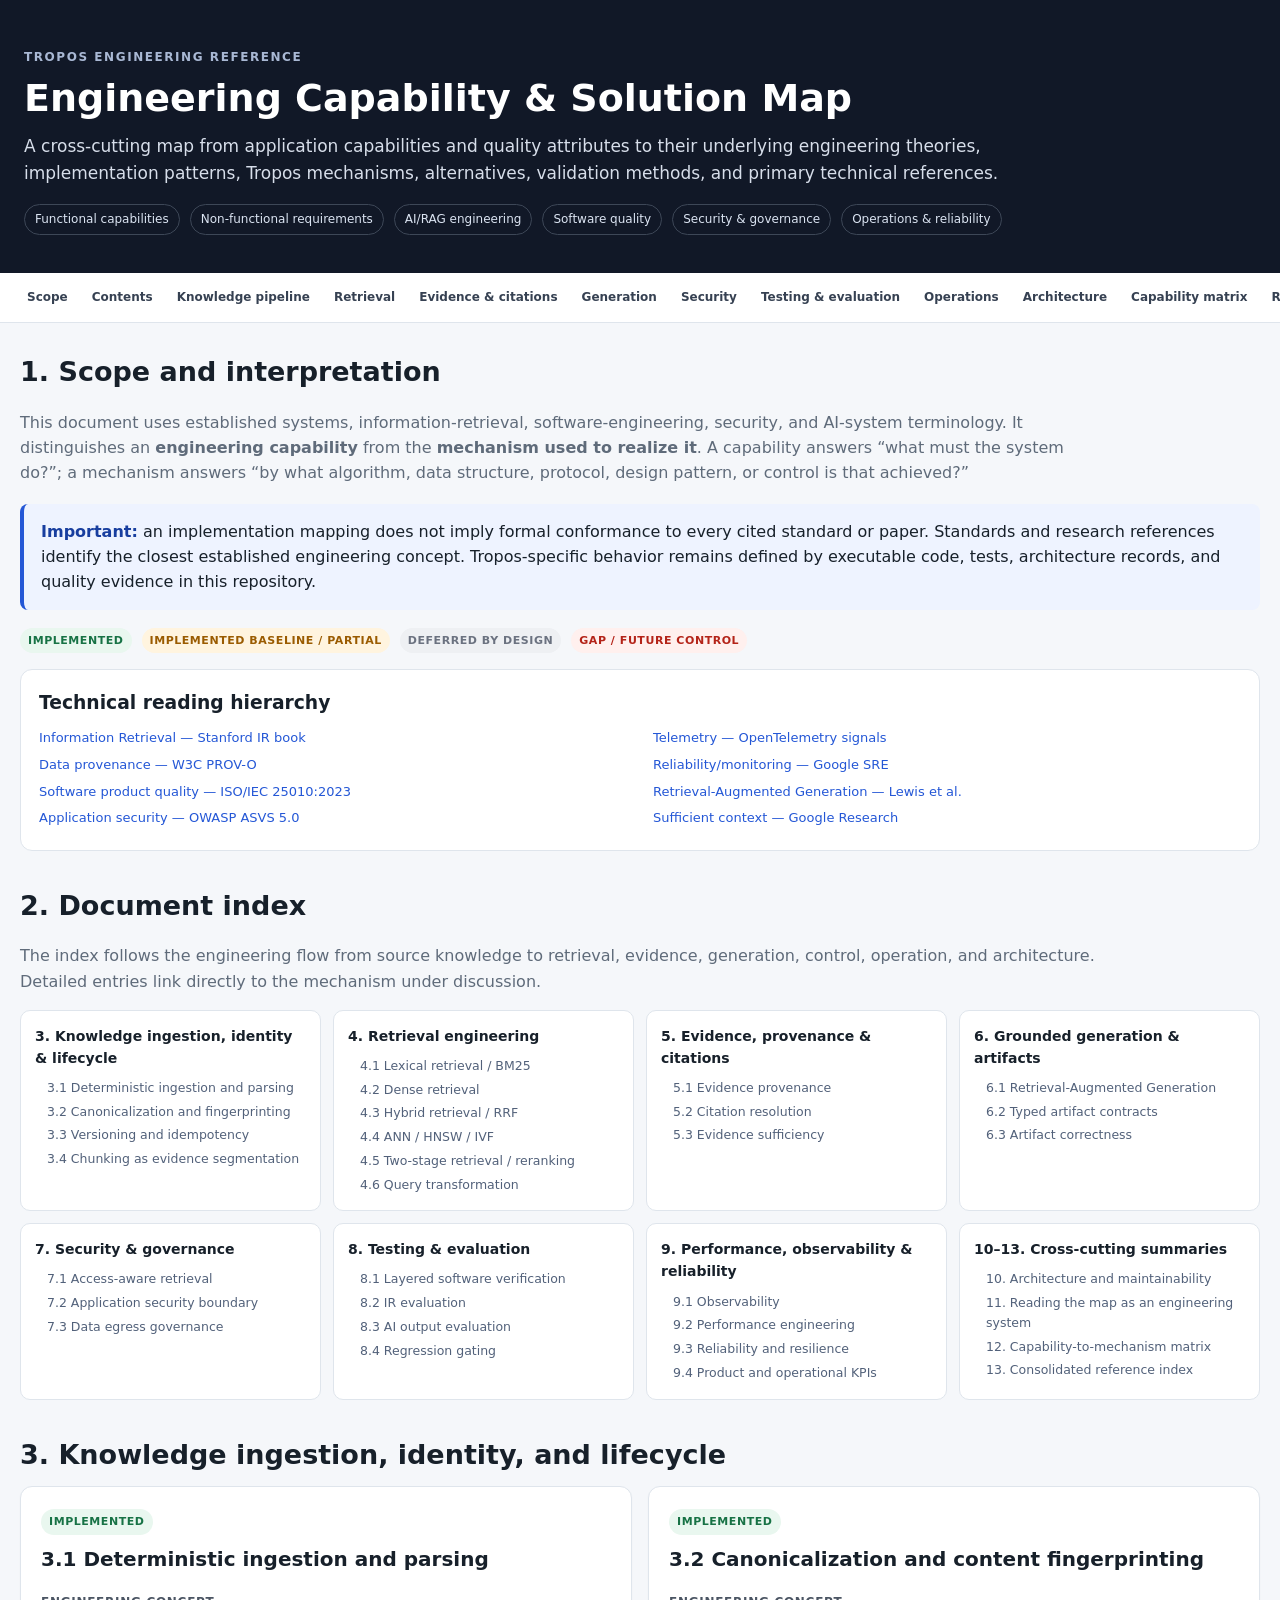
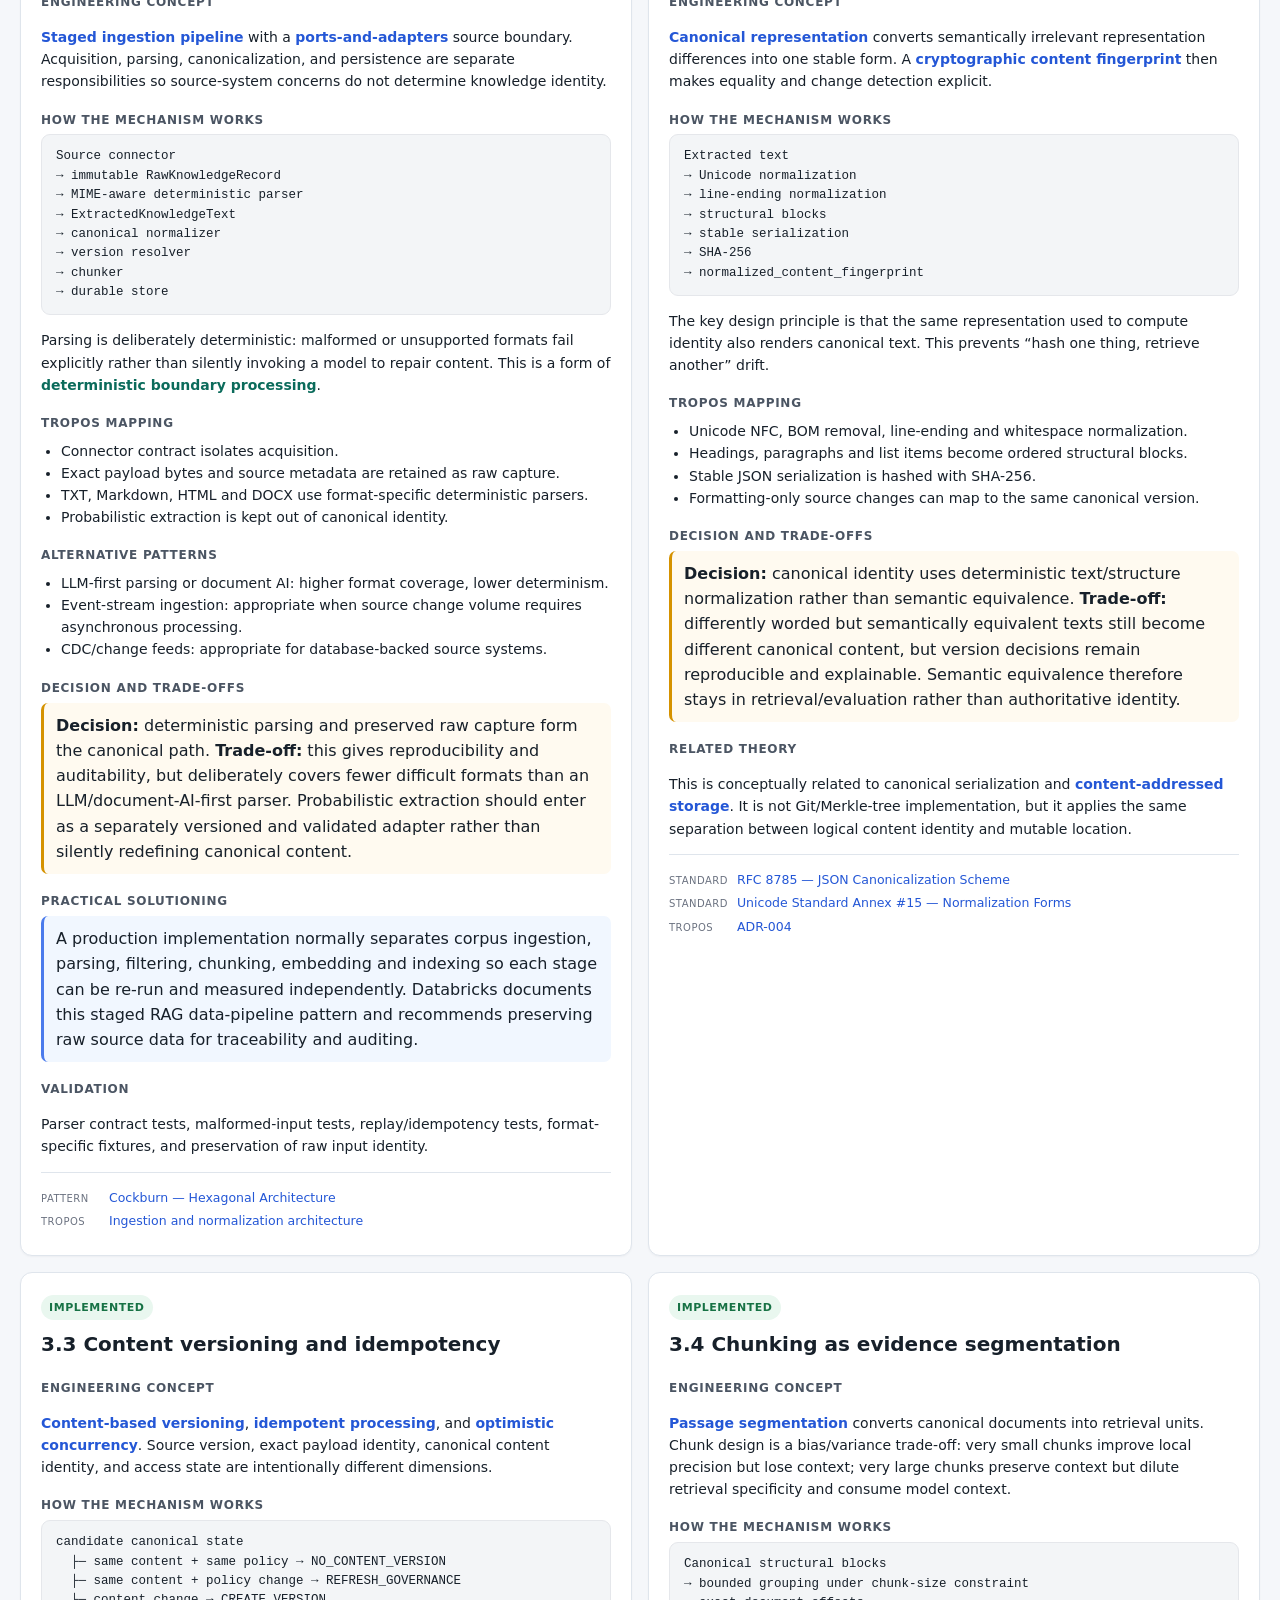
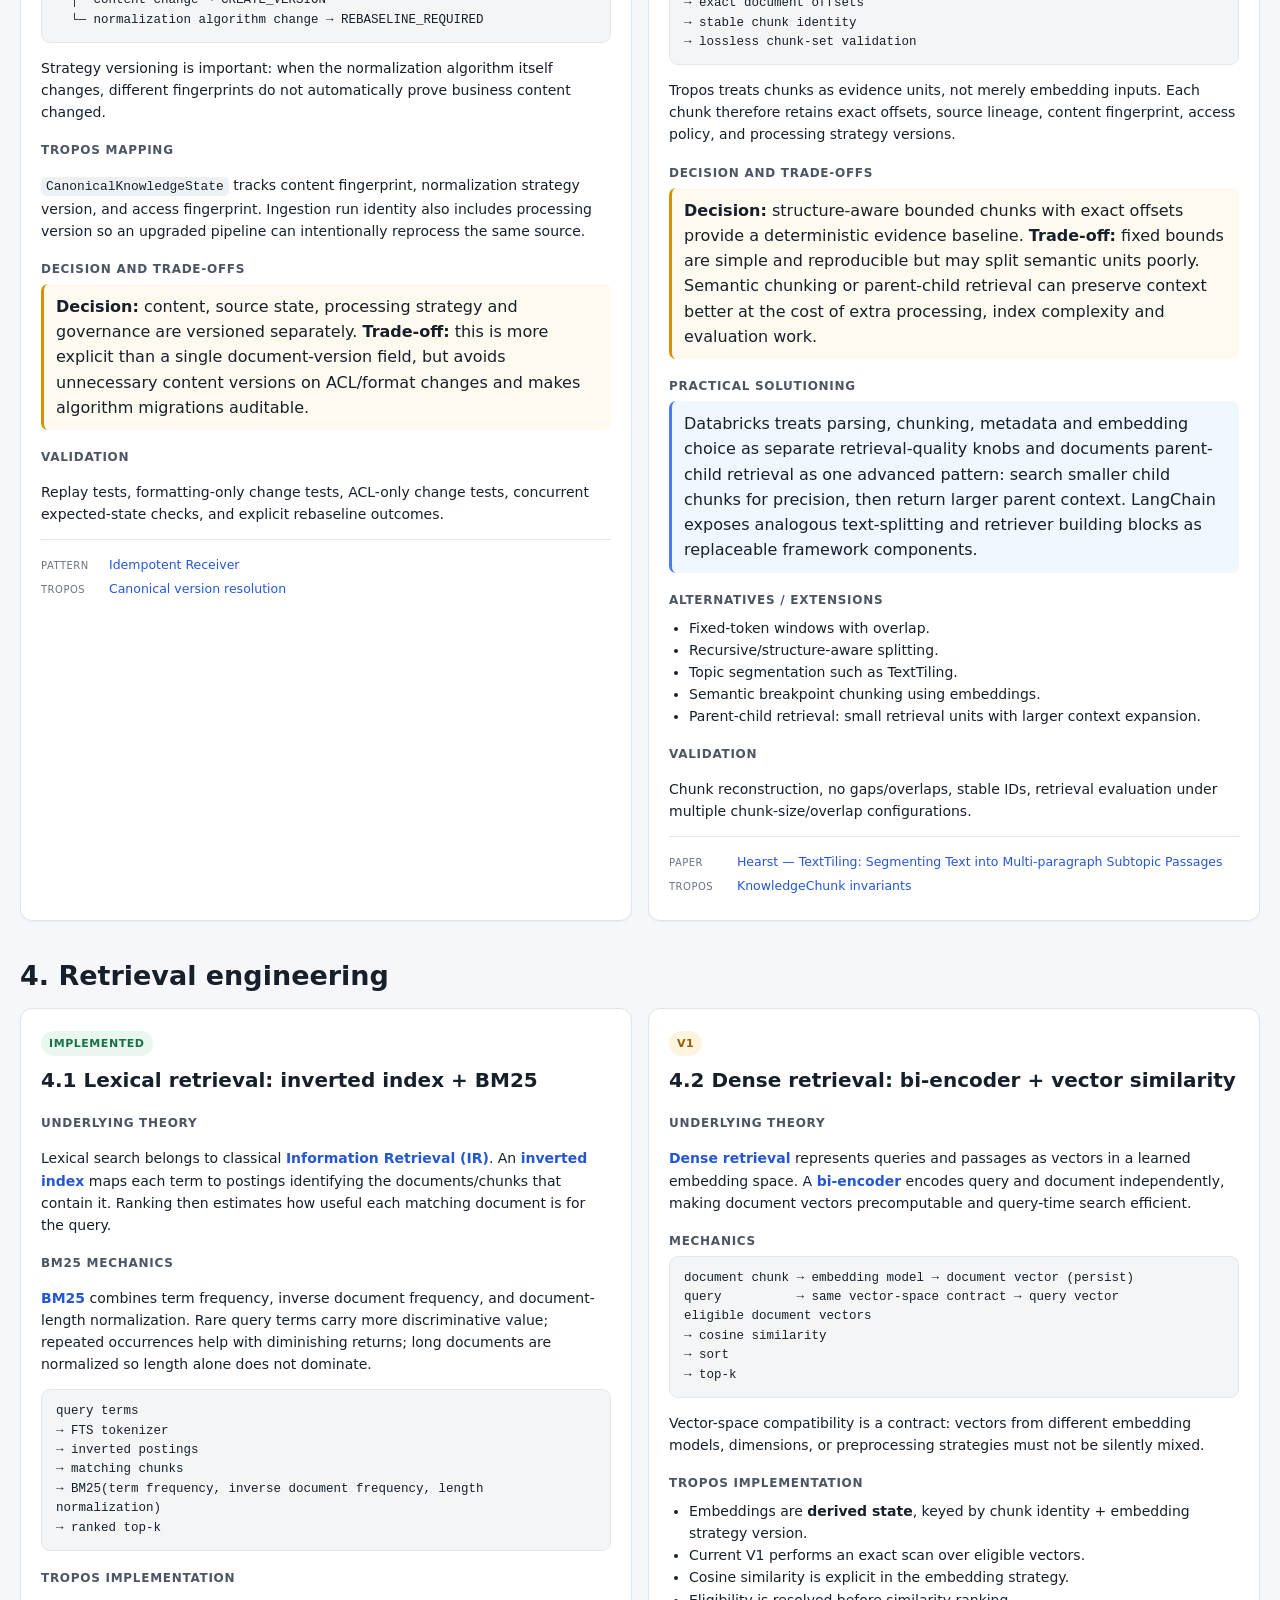
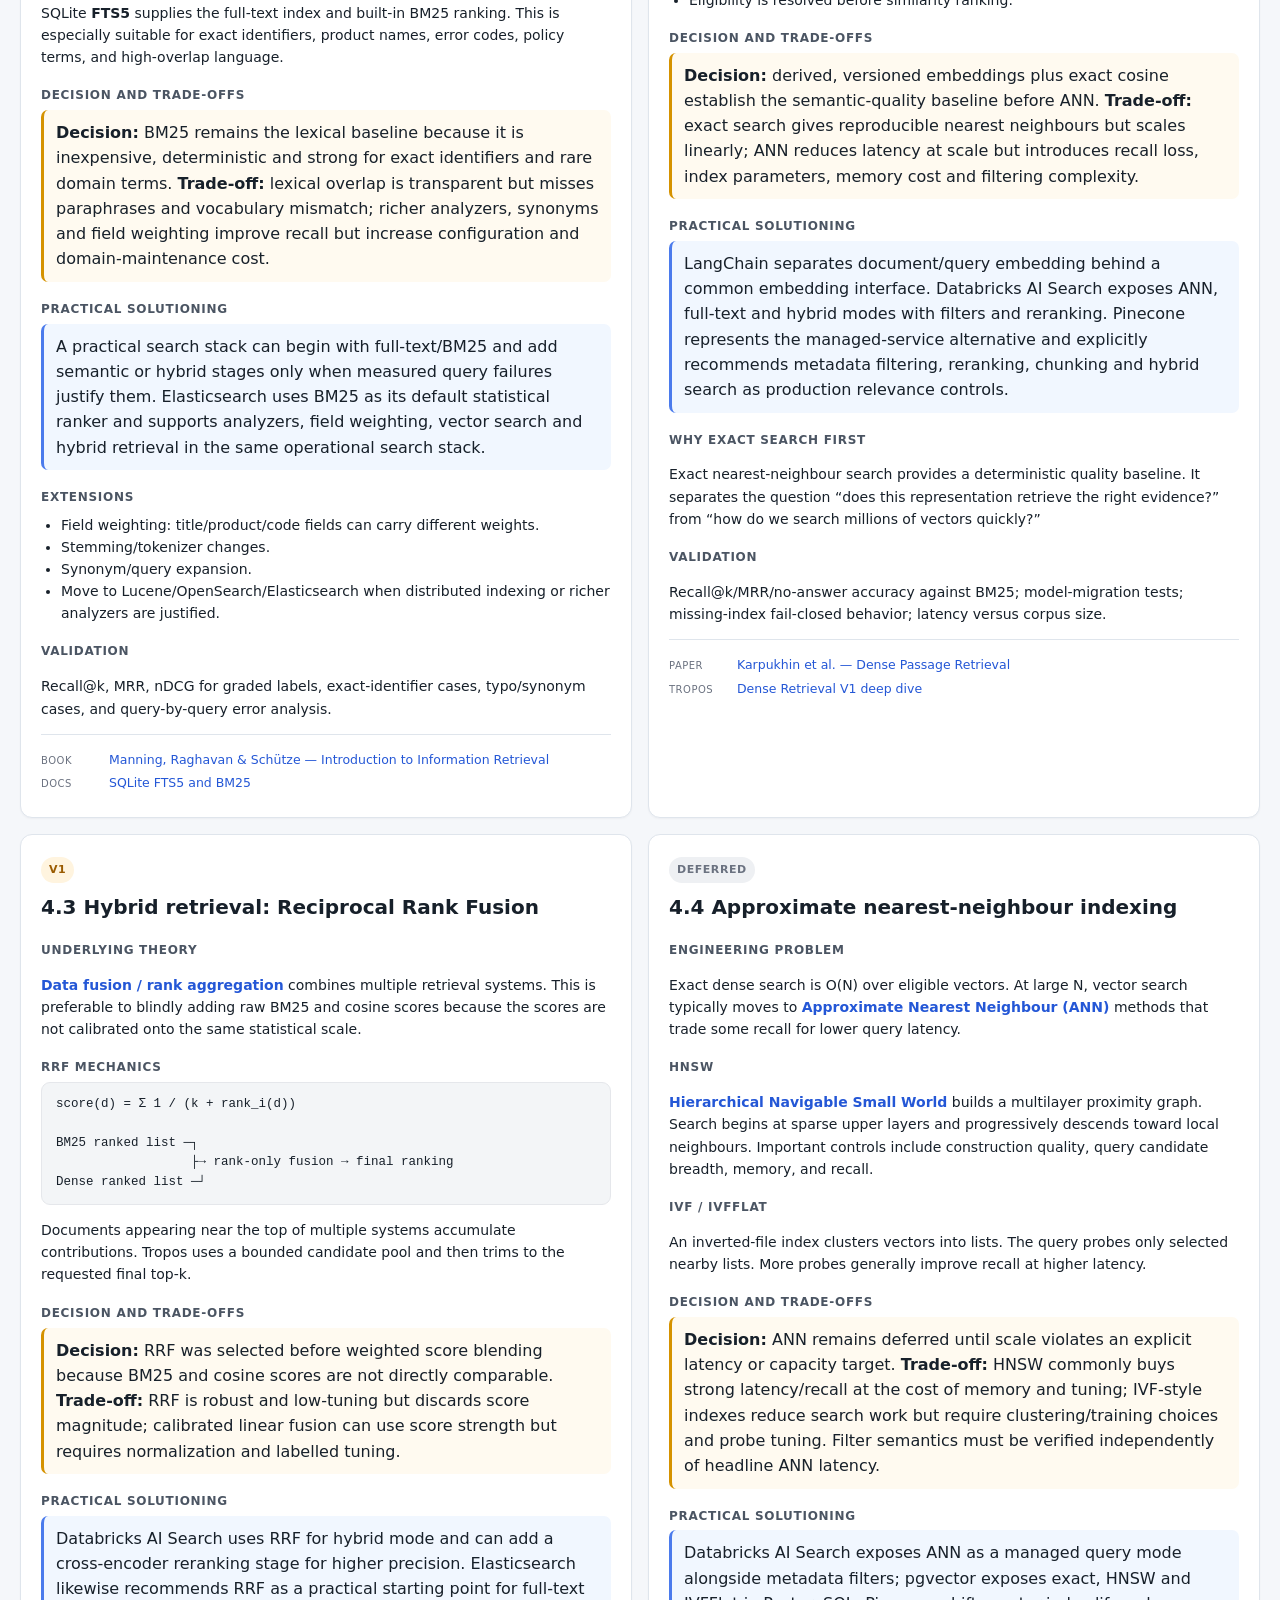
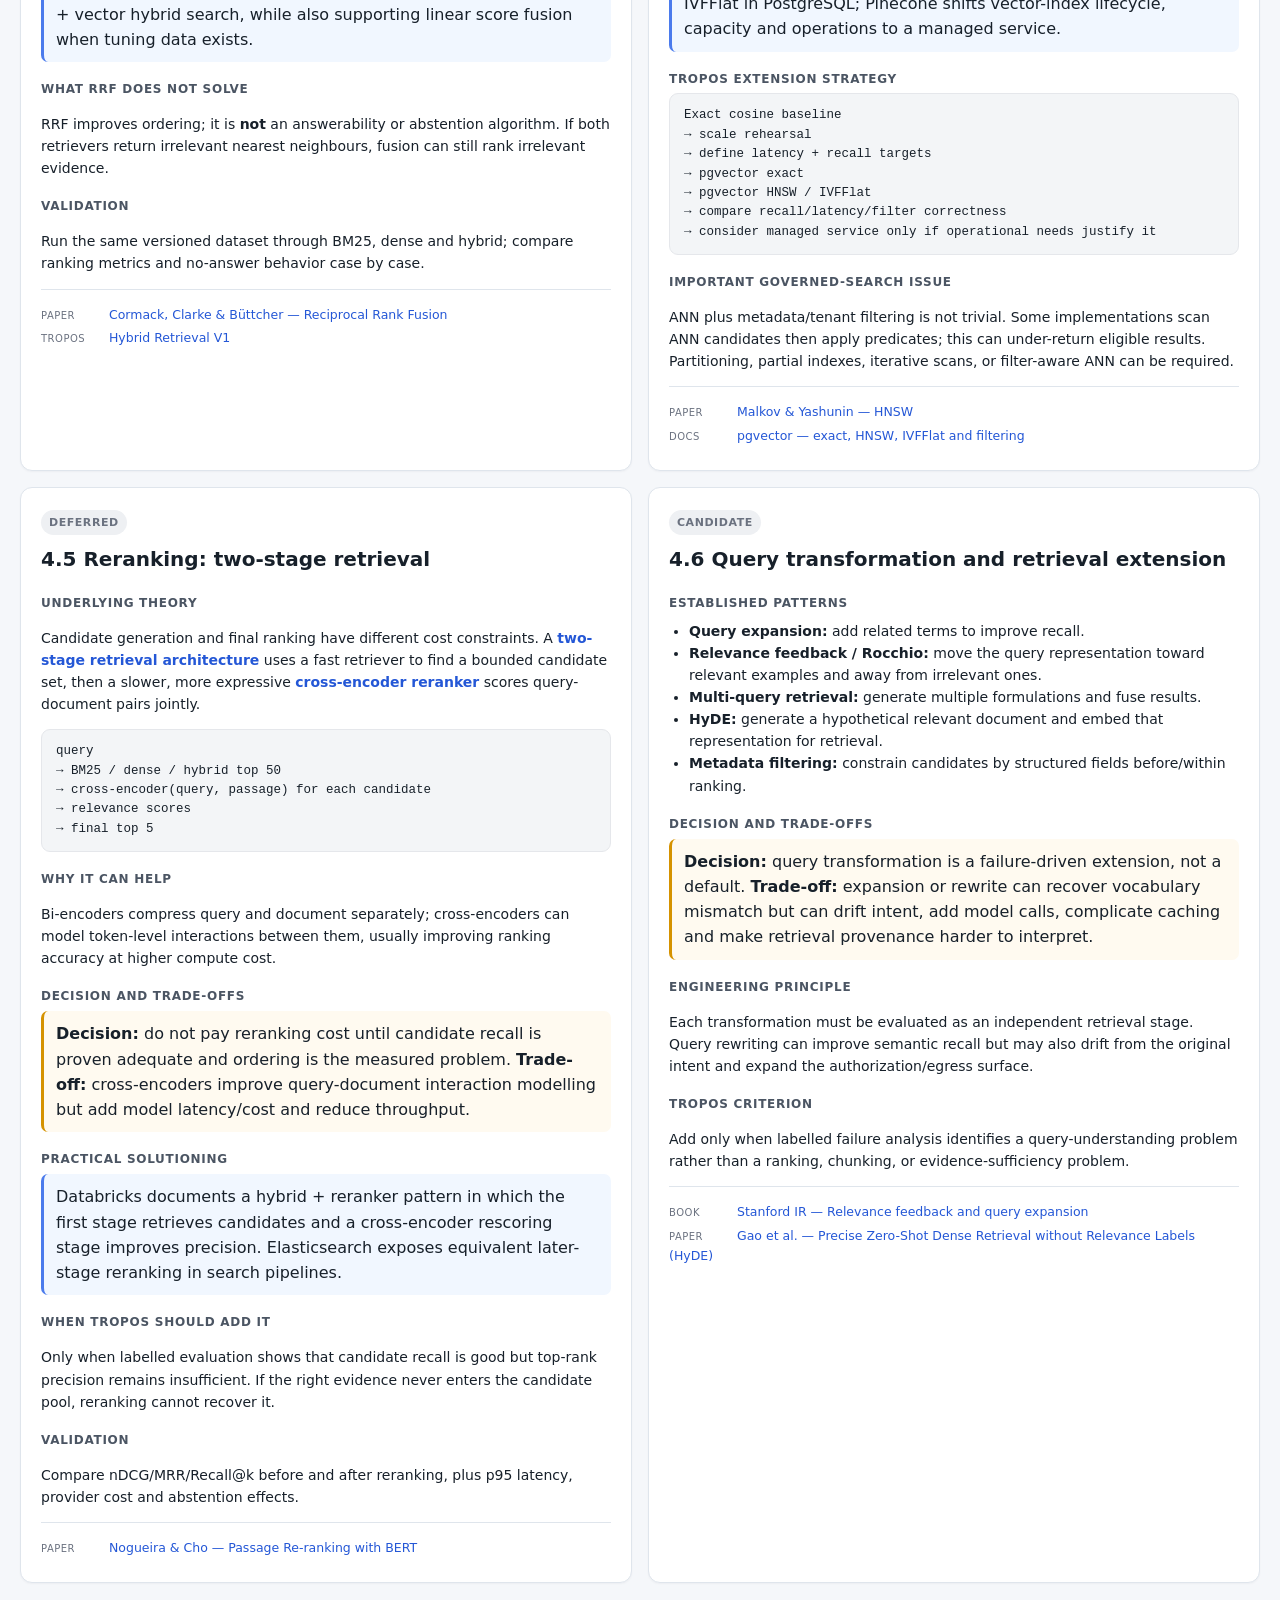
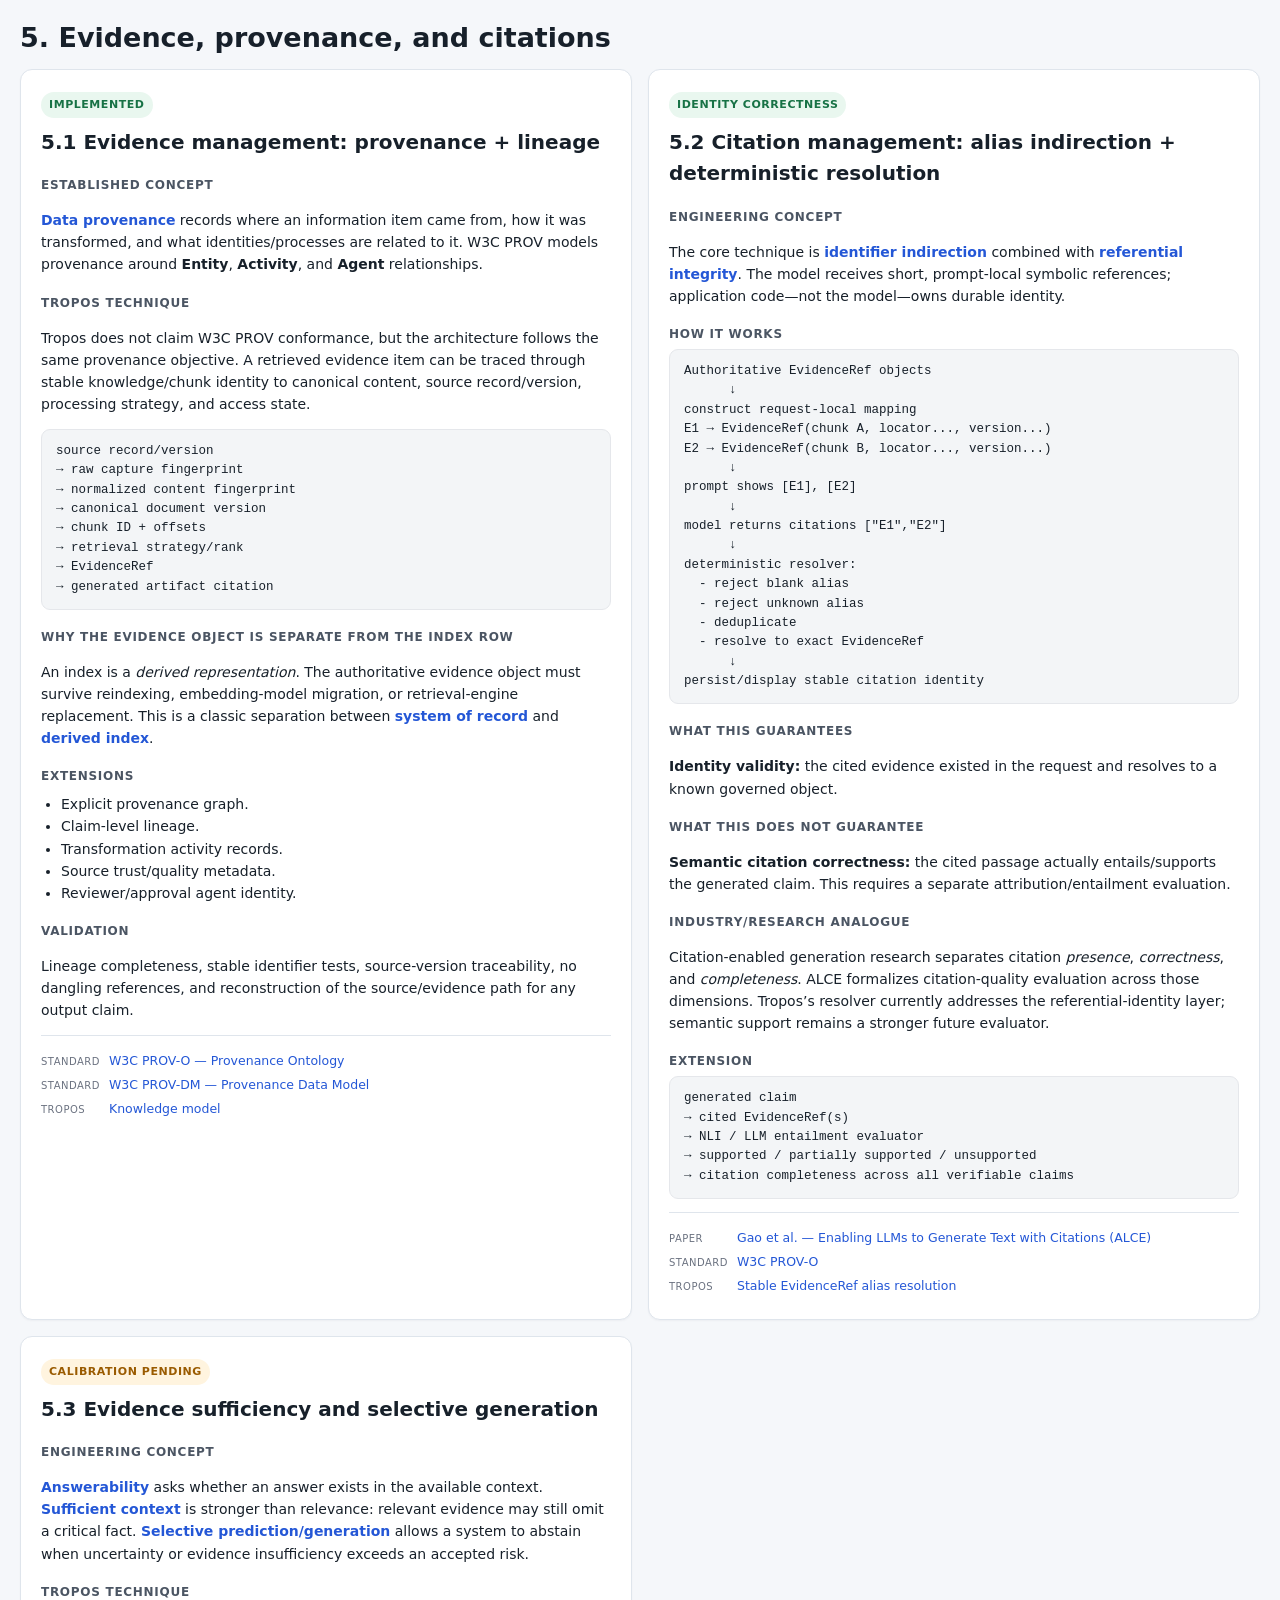
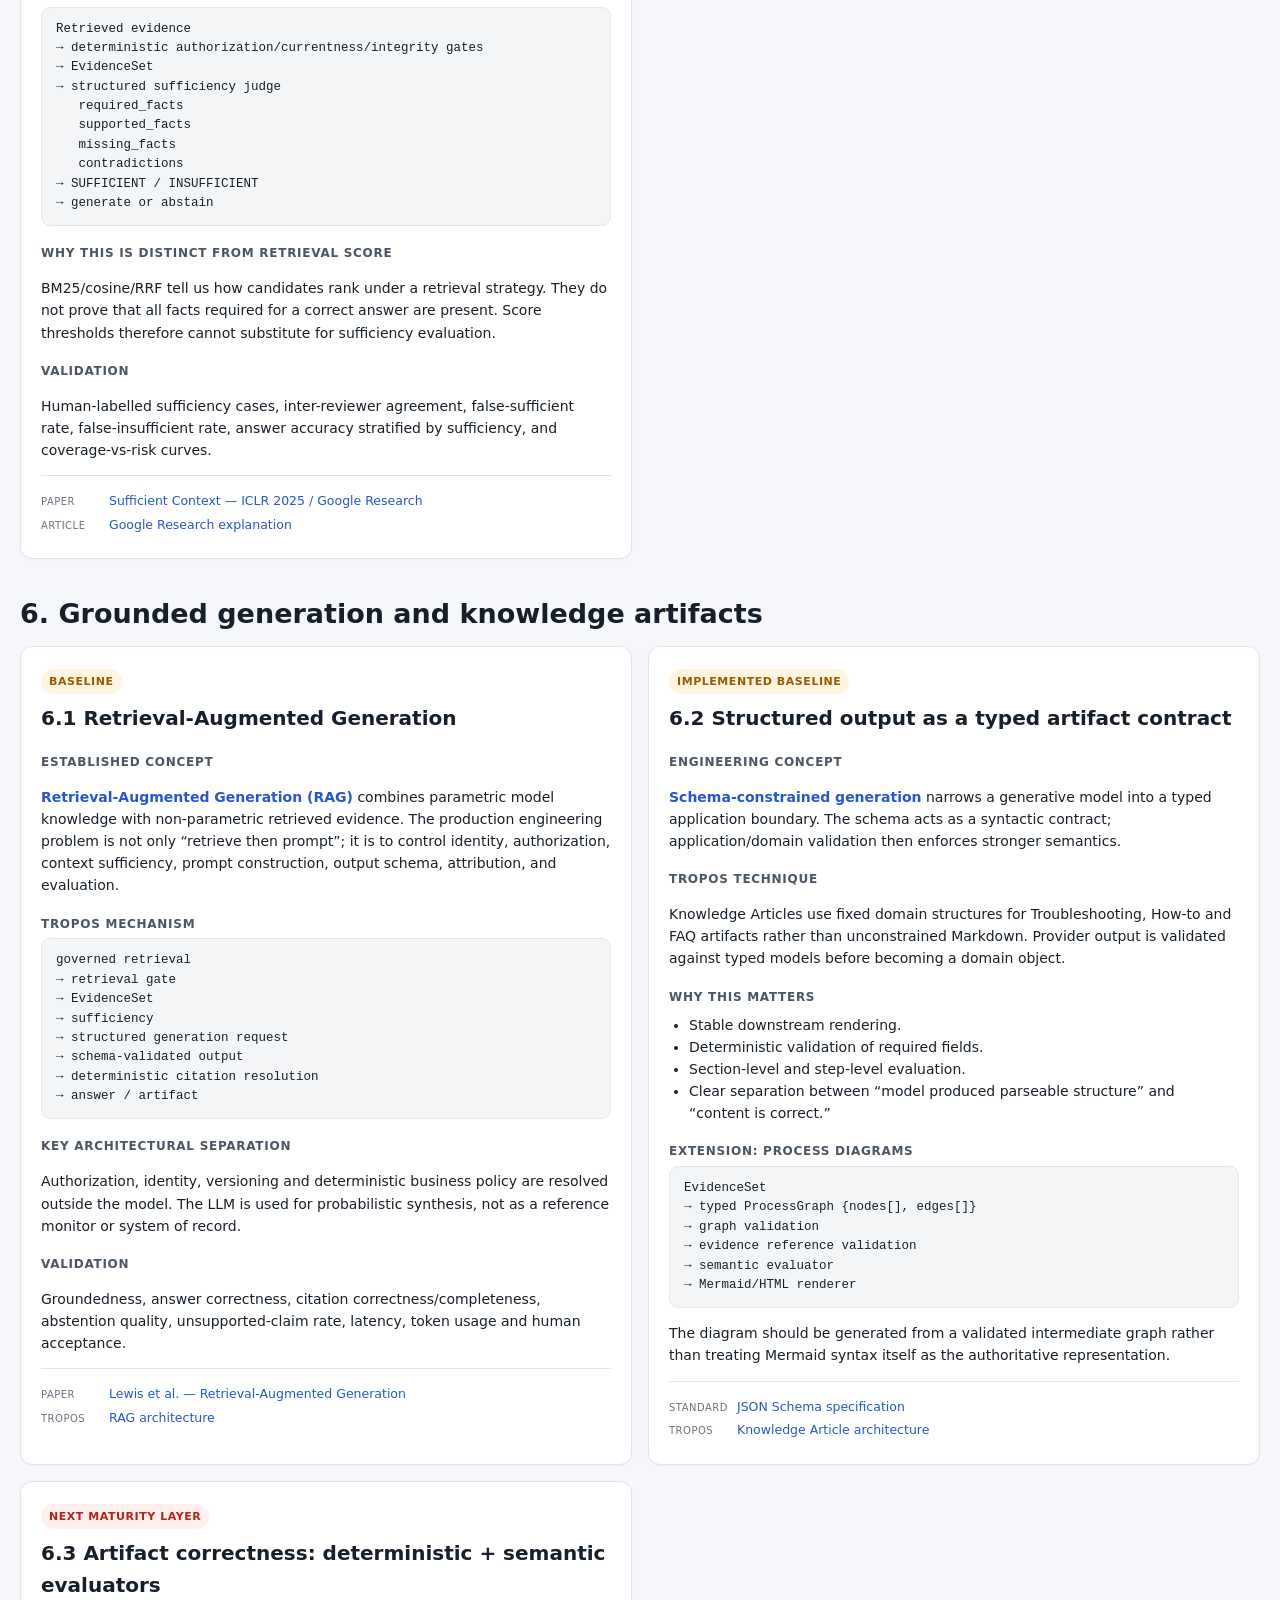
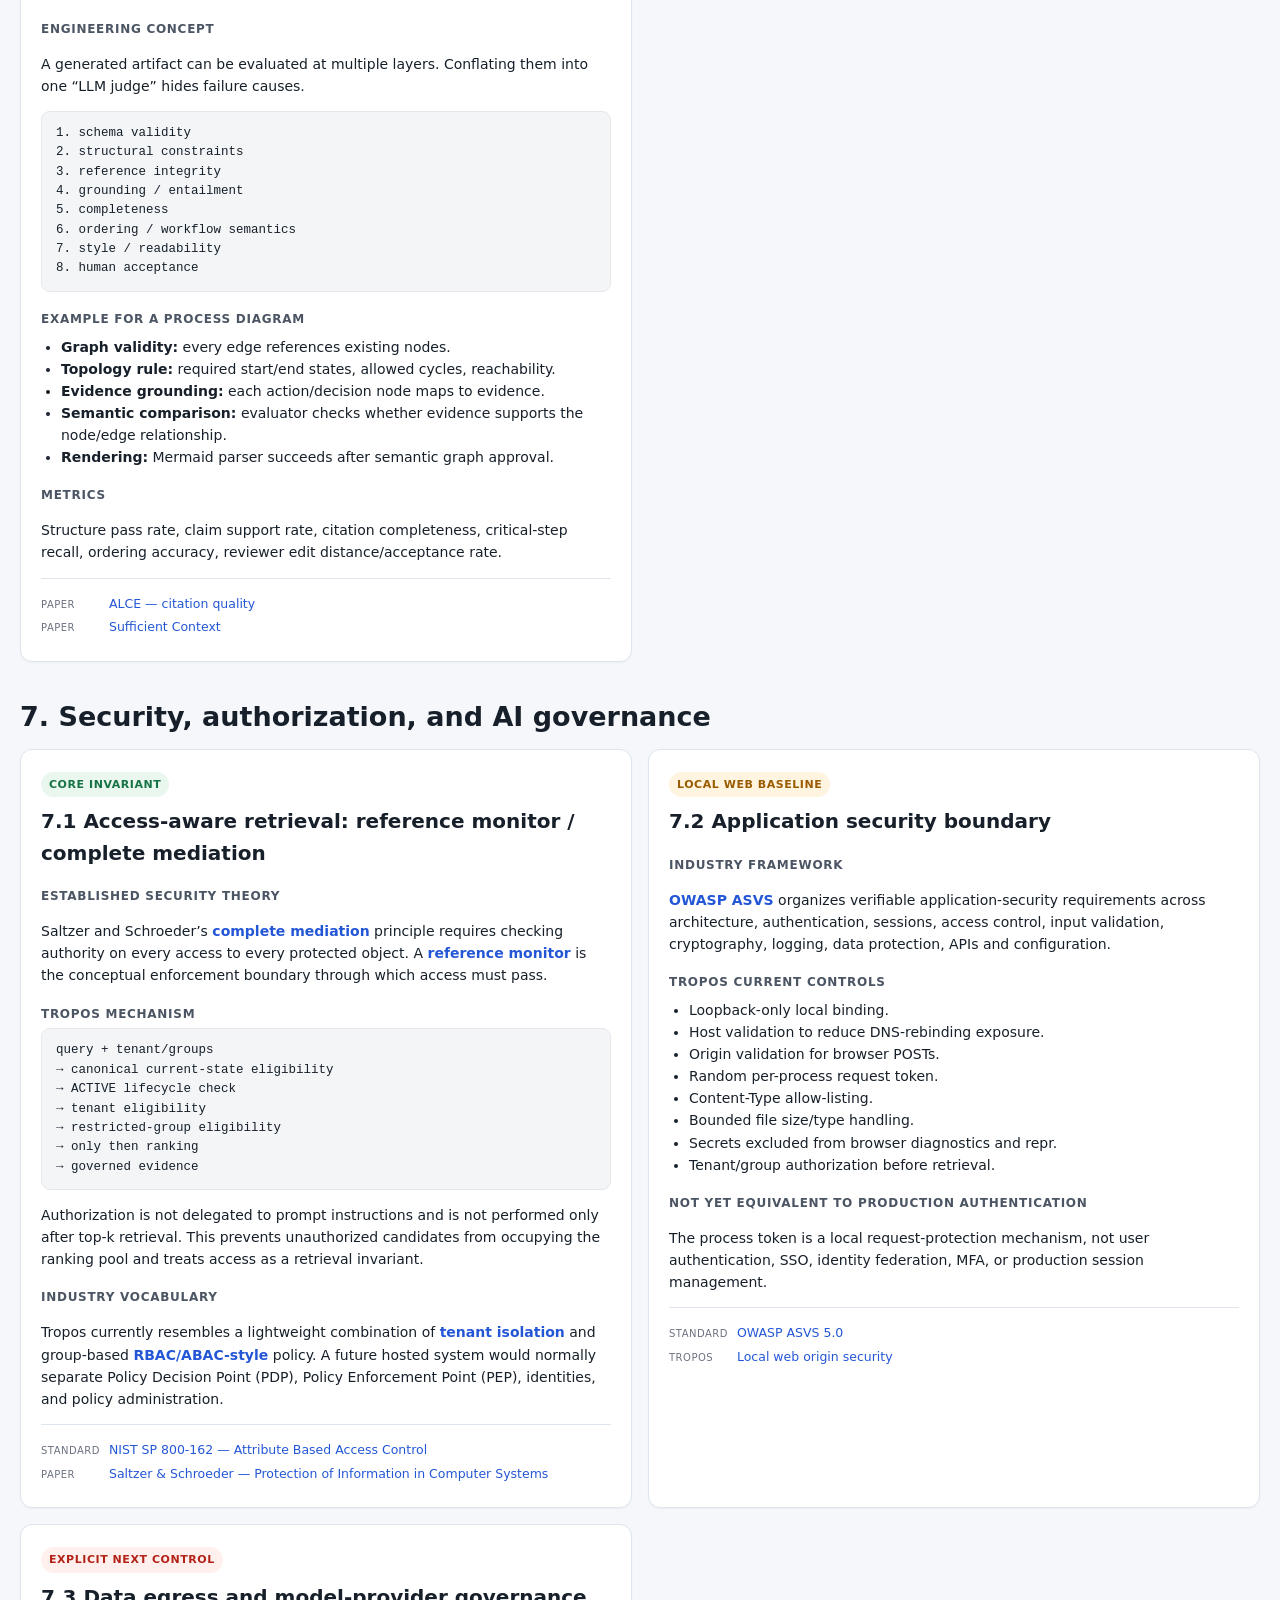
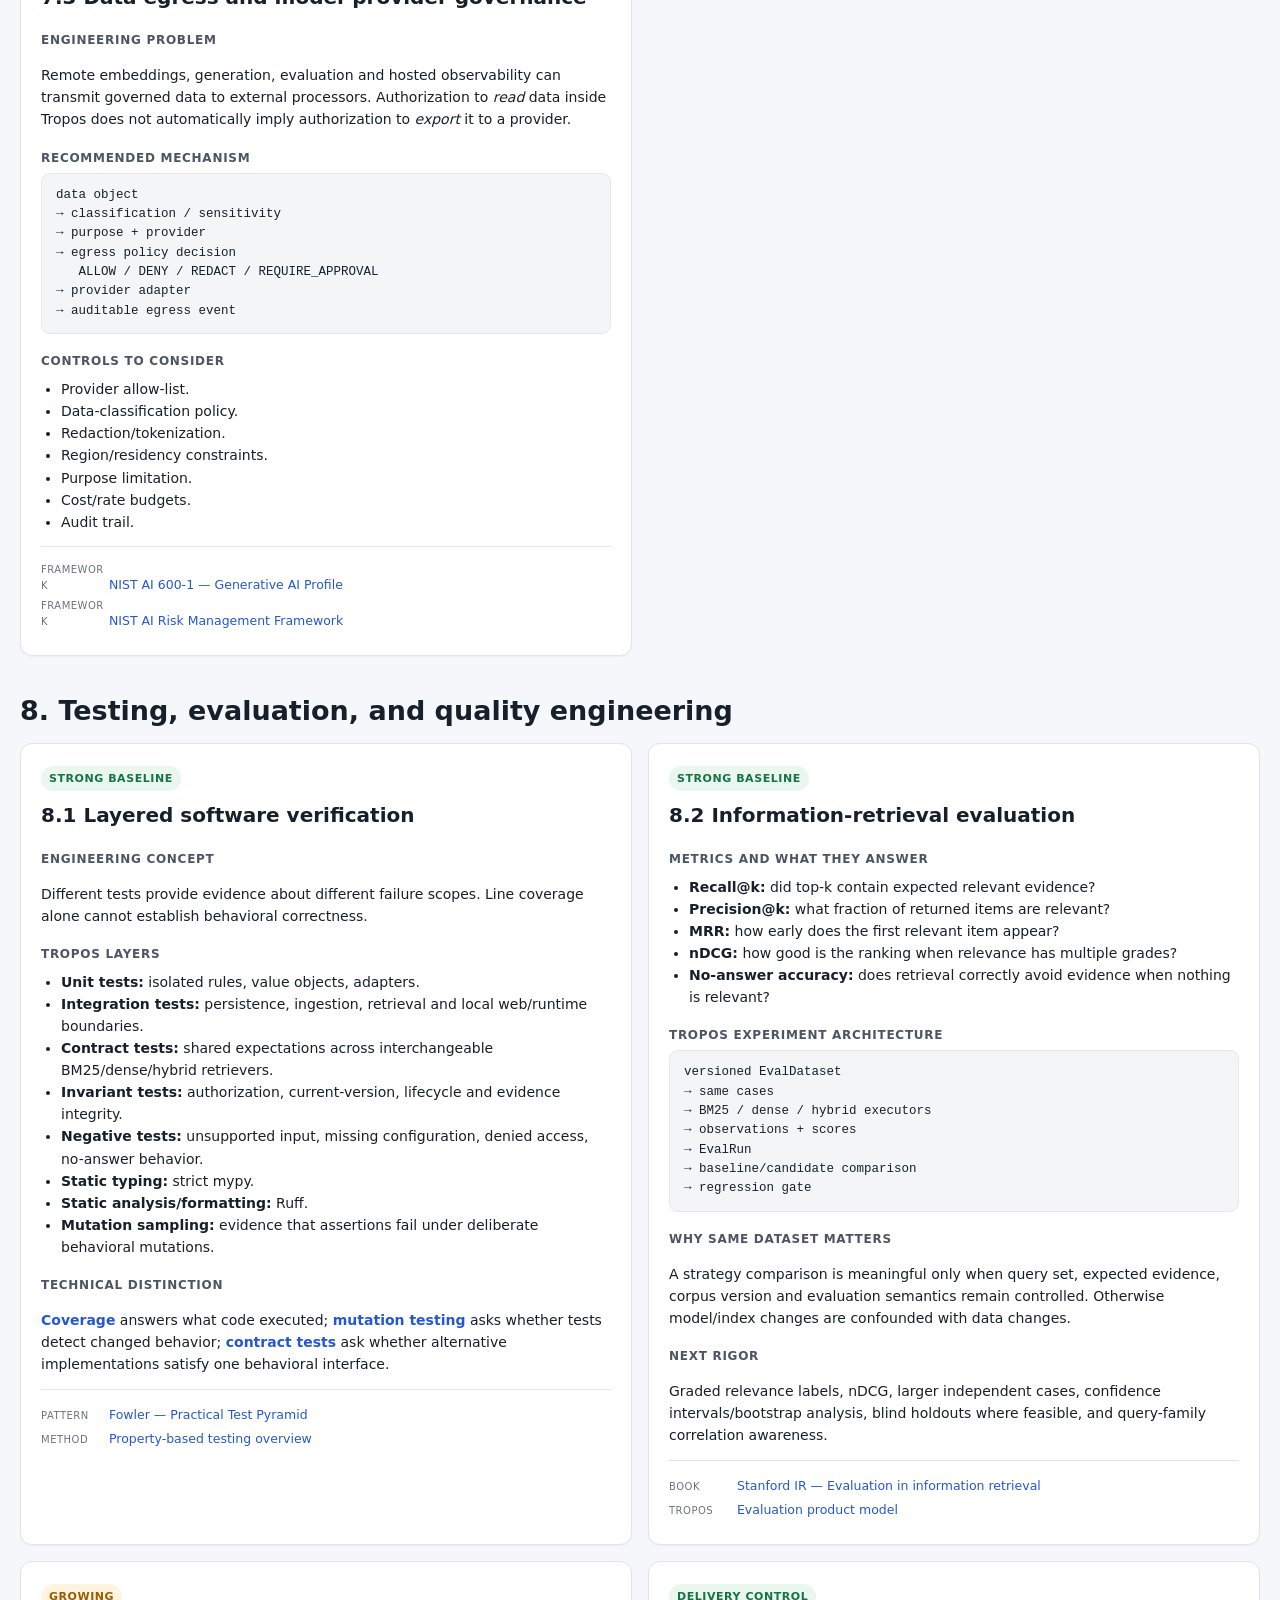
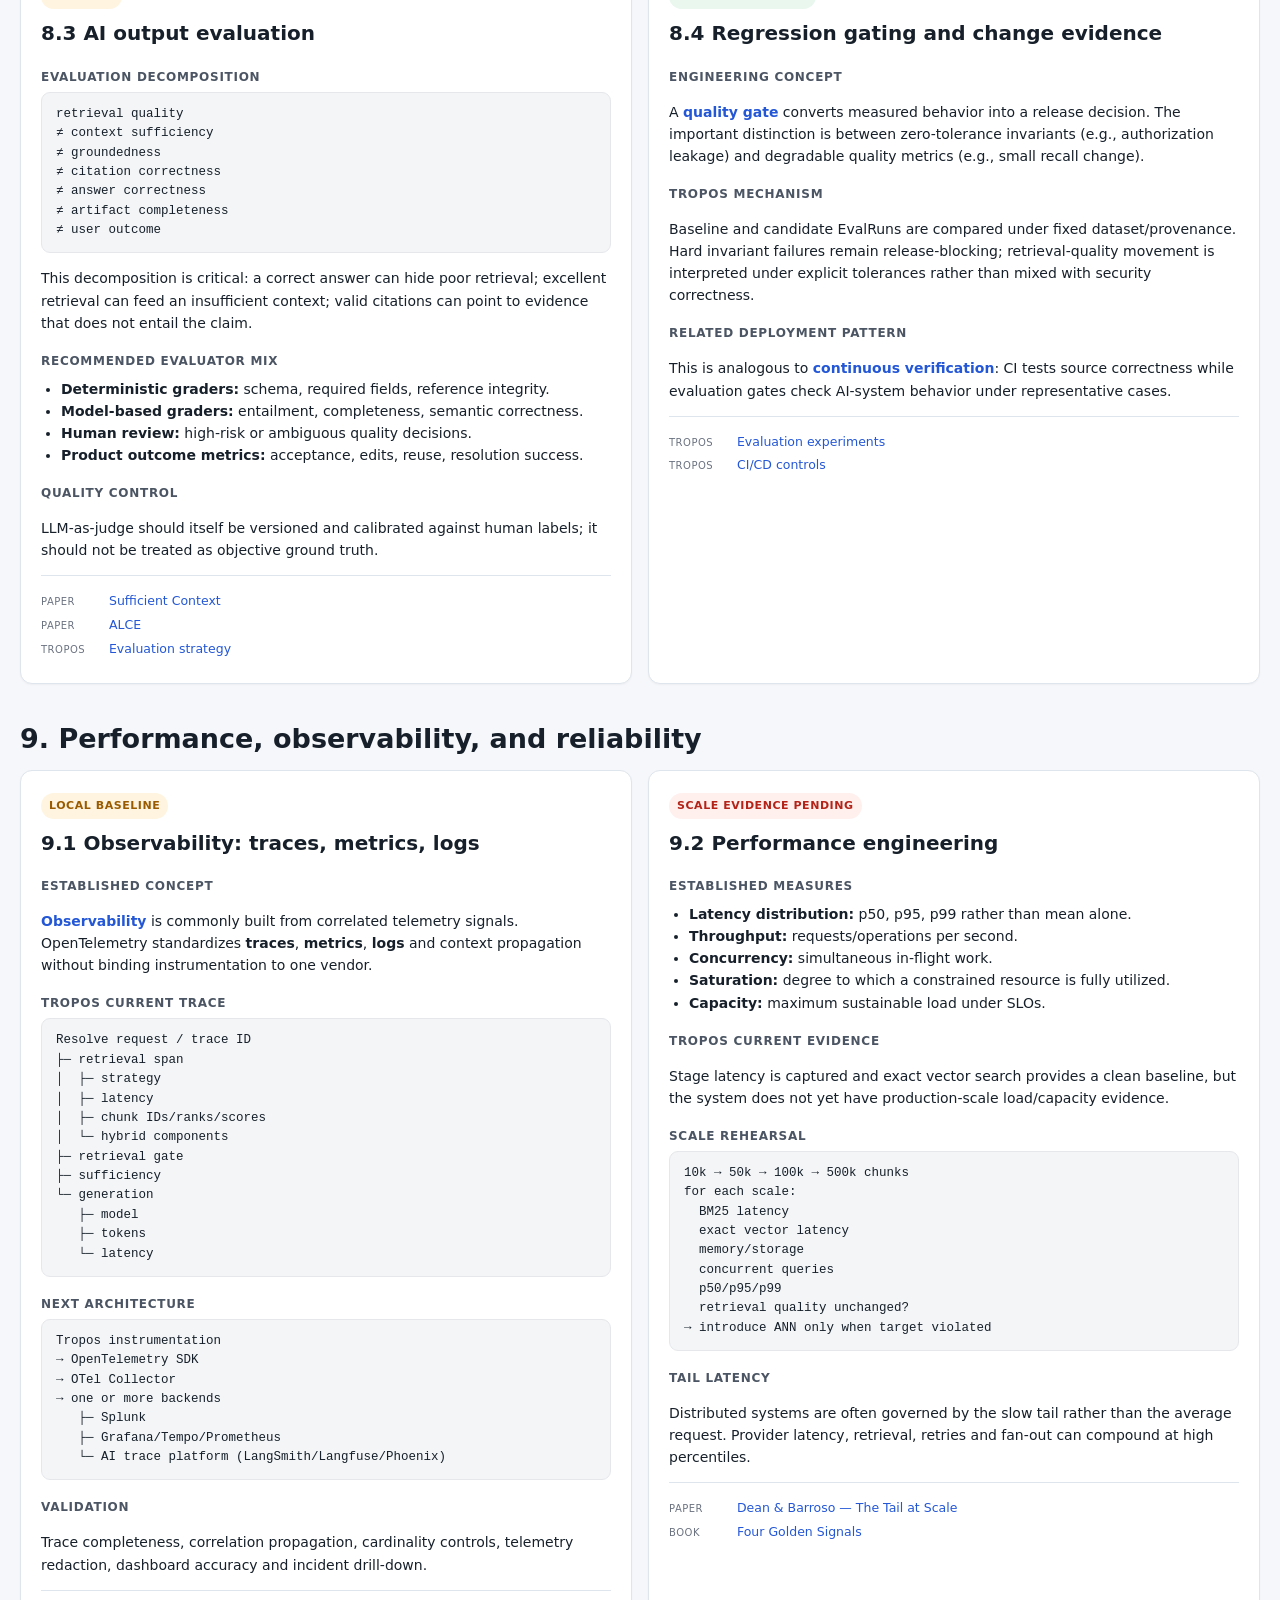
==== commit 38f43a3e: "docs: add retrieval and ingestion solution trade-offs" ====
--- a/docs/learning/ENGINEERING_CAPABILITY_SOLUTION_MAP.html
+++ b/docs/learning/ENGINEERING_CAPABILITY_SOLUTION_MAP.html
@@ -83,7 +83,7 @@
 <p>Parsing is deliberately deterministic: malformed or unsupported formats fail explicitly rather than silently invoking a model to repair content. This is a form of <span class="principle">deterministic boundary processing</span>.</p>
 <h4>Tropos mapping</h4><ul><li>Connector contract isolates acquisition.</li><li>Exact payload bytes and source metadata are retained as raw capture.</li><li>TXT, Markdown, HTML and DOCX use format-specific deterministic parsers.</li><li>Probabilistic extraction is kept out of canonical identity.</li></ul>
 <h4>Alternative patterns</h4><ul><li>LLM-first parsing or document AI: higher format coverage, lower determinism.</li><li>Event-stream ingestion: appropriate when source change volume requires asynchronous processing.</li><li>CDC/change feeds: appropriate for database-backed source systems.</li></ul>
-<h4>Validation</h4><p>Parser contract tests, malformed-input tests, replay/idempotency tests, format-specific fixtures, and preservation of raw input identity.</p>
+<h4>Decision and trade-offs</h4><div class="tradeoff"><strong>Decision:</strong> deterministic parsing and preserved raw capture form the canonical path. <strong>Trade-off:</strong> this gives reproducibility and auditability, but deliberately covers fewer difficult formats than an LLM/document-AI-first parser. Probabilistic extraction should enter as a separately versioned and validated adapter rather than silently redefining canonical content.</div><h4>Practical solutioning</h4><div class="practical">A production implementation normally separates corpus ingestion, parsing, filtering, chunking, embedding and indexing so each stage can be re-run and measured independently. Databricks documents this staged RAG data-pipeline pattern and recommends preserving raw source data for traceability and auditing.</div><h4>Validation</h4><p>Parser contract tests, malformed-input tests, replay/idempotency tests, format-specific fixtures, and preservation of raw input identity.</p>
 <div class="refs"><a href="https://alistair.cockburn.us/hexagonal-architecture/"><span class="kind">Pattern</span> Cockburn — Hexagonal Architecture</a><a href="../architecture/INGESTION_NORMALIZATION.md"><span class="kind">Tropos</span> Ingestion and normalization architecture</a></div>
 </article>
 
@@ -98,7 +98,7 @@
 → normalized_content_fingerprint</div>
 <p>The key design principle is that the same representation used to compute identity also renders canonical text. This prevents “hash one thing, retrieve another” drift.</p>
 <h4>Tropos mapping</h4><ul><li>Unicode NFC, BOM removal, line-ending and whitespace normalization.</li><li>Headings, paragraphs and list items become ordered structural blocks.</li><li>Stable JSON serialization is hashed with SHA-256.</li><li>Formatting-only source changes can map to the same canonical version.</li></ul>
-<h4>Related theory</h4><p>This is conceptually related to canonical serialization and <span class="term">content-addressed storage</span>. It is not Git/Merkle-tree implementation, but it applies the same separation between logical content identity and mutable location.</p>
+<h4>Decision and trade-offs</h4><div class="tradeoff"><strong>Decision:</strong> canonical identity uses deterministic text/structure normalization rather than semantic equivalence. <strong>Trade-off:</strong> differently worded but semantically equivalent texts still become different canonical content, but version decisions remain reproducible and explainable. Semantic equivalence therefore stays in retrieval/evaluation rather than authoritative identity.</div><h4>Related theory</h4><p>This is conceptually related to canonical serialization and <span class="term">content-addressed storage</span>. It is not Git/Merkle-tree implementation, but it applies the same separation between logical content identity and mutable location.</p>
 <div class="refs"><a href="https://www.rfc-editor.org/rfc/rfc8785"><span class="kind">Standard</span> RFC 8785 — JSON Canonicalization Scheme</a><a href="https://unicode.org/reports/tr15/"><span class="kind">Standard</span> Unicode Standard Annex #15 — Normalization Forms</a><a href="../decisions/ADR-004-deterministic-normalization-and-content-versioning.md"><span class="kind">Tropos</span> ADR-004</a></div>
 </article>
 
@@ -111,7 +111,7 @@
   └─ normalization algorithm change → REBASELINE_REQUIRED</div>
 <p>Strategy versioning is important: when the normalization algorithm itself changes, different fingerprints do not automatically prove business content changed.</p>
 <h4>Tropos mapping</h4><p><code>CanonicalKnowledgeState</code> tracks content fingerprint, normalization strategy version, and access fingerprint. Ingestion run identity also includes processing version so an upgraded pipeline can intentionally reprocess the same source.</p>
-<h4>Validation</h4><p>Replay tests, formatting-only change tests, ACL-only change tests, concurrent expected-state checks, and explicit rebaseline outcomes.</p>
+<h4>Decision and trade-offs</h4><div class="tradeoff"><strong>Decision:</strong> content, source state, processing strategy and governance are versioned separately. <strong>Trade-off:</strong> this is more explicit than a single document-version field, but avoids unnecessary content versions on ACL/format changes and makes algorithm migrations auditable.</div><h4>Validation</h4><p>Replay tests, formatting-only change tests, ACL-only change tests, concurrent expected-state checks, and explicit rebaseline outcomes.</p>
 <div class="refs"><a href="https://martinfowler.com/articles/patterns-of-distributed-systems/idempotent-receiver.html"><span class="kind">Pattern</span> Idempotent Receiver</a><a href="../architecture/INGESTION_NORMALIZATION.md"><span class="kind">Tropos</span> Canonical version resolution</a></div>
 </article>
 
@@ -123,7 +123,7 @@
 → stable chunk identity
 → lossless chunk-set validation</div>
 <p>Tropos treats chunks as evidence units, not merely embedding inputs. Each chunk therefore retains exact offsets, source lineage, content fingerprint, access policy, and processing strategy versions.</p>
-<h4>Alternatives / extensions</h4><ul><li>Fixed-token windows with overlap.</li><li>Recursive/structure-aware splitting.</li><li>Topic segmentation such as TextTiling.</li><li>Semantic breakpoint chunking using embeddings.</li><li>Parent-child retrieval: small retrieval units with larger context expansion.</li></ul>
+<h4>Decision and trade-offs</h4><div class="tradeoff"><strong>Decision:</strong> structure-aware bounded chunks with exact offsets provide a deterministic evidence baseline. <strong>Trade-off:</strong> fixed bounds are simple and reproducible but may split semantic units poorly. Semantic chunking or parent-child retrieval can preserve context better at the cost of extra processing, index complexity and evaluation work.</div><h4>Practical solutioning</h4><div class="practical">Databricks treats parsing, chunking, metadata and embedding choice as separate retrieval-quality knobs and documents parent-child retrieval as one advanced pattern: search smaller child chunks for precision, then return larger parent context. LangChain exposes analogous text-splitting and retriever building blocks as replaceable framework components.</div><h4>Alternatives / extensions</h4><ul><li>Fixed-token windows with overlap.</li><li>Recursive/structure-aware splitting.</li><li>Topic segmentation such as TextTiling.</li><li>Semantic breakpoint chunking using embeddings.</li><li>Parent-child retrieval: small retrieval units with larger context expansion.</li></ul>
 <h4>Validation</h4><p>Chunk reconstruction, no gaps/overlaps, stable IDs, retrieval evaluation under multiple chunk-size/overlap configurations.</p>
 <div class="refs"><a href="https://aclanthology.org/J97-1003/"><span class="kind">Paper</span> Hearst — TextTiling: Segmenting Text into Multi-paragraph Subtopic Passages</a><a href="../architecture/KNOWLEDGE_MODEL.md"><span class="kind">Tropos</span> KnowledgeChunk invariants</a></div>
 </article>
@@ -144,7 +144,7 @@
 → BM25(term frequency, inverse document frequency, length normalization)
 → ranked top-k</div>
 <h4>Tropos implementation</h4><p>SQLite <strong>FTS5</strong> supplies the full-text index and built-in BM25 ranking. This is especially suitable for exact identifiers, product names, error codes, policy terms, and high-overlap language.</p>
-<h4>Extensions</h4><ul><li>Field weighting: title/product/code fields can carry different weights.</li><li>Stemming/tokenizer changes.</li><li>Synonym/query expansion.</li><li>Move to Lucene/OpenSearch/Elasticsearch when distributed indexing or richer analyzers are justified.</li></ul>
+<h4>Decision and trade-offs</h4><div class="tradeoff"><strong>Decision:</strong> BM25 remains the lexical baseline because it is inexpensive, deterministic and strong for exact identifiers and rare domain terms. <strong>Trade-off:</strong> lexical overlap is transparent but misses paraphrases and vocabulary mismatch; richer analyzers, synonyms and field weighting improve recall but increase configuration and domain-maintenance cost.</div><h4>Practical solutioning</h4><div class="practical">A practical search stack can begin with full-text/BM25 and add semantic or hybrid stages only when measured query failures justify them. Elasticsearch uses BM25 as its default statistical ranker and supports analyzers, field weighting, vector search and hybrid retrieval in the same operational search stack.</div><h4>Extensions</h4><ul><li>Field weighting: title/product/code fields can carry different weights.</li><li>Stemming/tokenizer changes.</li><li>Synonym/query expansion.</li><li>Move to Lucene/OpenSearch/Elasticsearch when distributed indexing or richer analyzers are justified.</li></ul>
 <h4>Validation</h4><p>Recall@k, MRR, nDCG for graded labels, exact-identifier cases, typo/synonym cases, and query-by-query error analysis.</p>
 <div class="refs"><a href="https://www-nlp.stanford.edu/IR-book/"><span class="kind">Book</span> Manning, Raghavan &amp; Schütze — Introduction to Information Retrieval</a><a href="https://www.sqlite.org/fts5.html"><span class="kind">Docs</span> SQLite FTS5 and BM25</a></div>
 </article>
@@ -159,7 +159,7 @@
 → top-k</div>
 <p>Vector-space compatibility is a contract: vectors from different embedding models, dimensions, or preprocessing strategies must not be silently mixed.</p>
 <h4>Tropos implementation</h4><ul><li>Embeddings are <strong>derived state</strong>, keyed by chunk identity + embedding strategy version.</li><li>Current V1 performs an exact scan over eligible vectors.</li><li>Cosine similarity is explicit in the embedding strategy.</li><li>Eligibility is resolved before similarity ranking.</li></ul>
-<h4>Why exact search first</h4><p>Exact nearest-neighbour search provides a deterministic quality baseline. It separates the question “does this representation retrieve the right evidence?” from “how do we search millions of vectors quickly?”</p>
+<h4>Decision and trade-offs</h4><div class="tradeoff"><strong>Decision:</strong> derived, versioned embeddings plus exact cosine establish the semantic-quality baseline before ANN. <strong>Trade-off:</strong> exact search gives reproducible nearest neighbours but scales linearly; ANN reduces latency at scale but introduces recall loss, index parameters, memory cost and filtering complexity.</div><h4>Practical solutioning</h4><div class="practical">LangChain separates document/query embedding behind a common embedding interface. Databricks AI Search exposes ANN, full-text and hybrid modes with filters and reranking. Pinecone represents the managed-service alternative and explicitly recommends metadata filtering, reranking, chunking and hybrid search as production relevance controls.</div><h4>Why exact search first</h4><p>Exact nearest-neighbour search provides a deterministic quality baseline. It separates the question “does this representation retrieve the right evidence?” from “how do we search millions of vectors quickly?”</p>
 <h4>Validation</h4><p>Recall@k/MRR/no-answer accuracy against BM25; model-migration tests; missing-index fail-closed behavior; latency versus corpus size.</p>
 <div class="refs"><a href="https://arxiv.org/abs/2004.04906"><span class="kind">Paper</span> Karpukhin et al. — Dense Passage Retrieval</a><a href="DENSE_RETRIEVAL_V1.md"><span class="kind">Tropos</span> Dense Retrieval V1 deep dive</a></div>
 </article>
@@ -172,7 +172,7 @@
                   ├→ rank-only fusion → final ranking
 Dense ranked list ─┘</div>
 <p>Documents appearing near the top of multiple systems accumulate contributions. Tropos uses a bounded candidate pool and then trims to the requested final top-k.</p>
-<h4>What RRF does not solve</h4><p>RRF improves ordering; it is <strong>not</strong> an answerability or abstention algorithm. If both retrievers return irrelevant nearest neighbours, fusion can still rank irrelevant evidence.</p>
+<h4>Decision and trade-offs</h4><div class="tradeoff"><strong>Decision:</strong> RRF was selected before weighted score blending because BM25 and cosine scores are not directly comparable. <strong>Trade-off:</strong> RRF is robust and low-tuning but discards score magnitude; calibrated linear fusion can use score strength but requires normalization and labelled tuning.</div><h4>Practical solutioning</h4><div class="practical">Databricks AI Search uses RRF for hybrid mode and can add a cross-encoder reranking stage for higher precision. Elasticsearch likewise recommends RRF as a practical starting point for full-text + vector hybrid search, while also supporting linear score fusion when tuning data exists.</div><h4>What RRF does not solve</h4><p>RRF improves ordering; it is <strong>not</strong> an answerability or abstention algorithm. If both retrievers return irrelevant nearest neighbours, fusion can still rank irrelevant evidence.</p>
 <h4>Validation</h4><p>Run the same versioned dataset through BM25, dense and hybrid; compare ranking metrics and no-answer behavior case by case.</p>
 <div class="refs"><a href="https://doi.org/10.1145/1571941.1572114"><span class="kind">Paper</span> Cormack, Clarke &amp; Büttcher — Reciprocal Rank Fusion</a><a href="HYBRID_RETRIEVAL_V1.md"><span class="kind">Tropos</span> Hybrid Retrieval V1</a></div>
 </article>
@@ -181,7 +181,7 @@
 <h4>Engineering problem</h4><p>Exact dense search is O(N) over eligible vectors. At large N, vector search typically moves to <span class="term">Approximate Nearest Neighbour (ANN)</span> methods that trade some recall for lower query latency.</p>
 <h4>HNSW</h4><p><span class="term">Hierarchical Navigable Small World</span> builds a multilayer proximity graph. Search begins at sparse upper layers and progressively descends toward local neighbours. Important controls include construction quality, query candidate breadth, memory, and recall.</p>
 <h4>IVF / IVFFlat</h4><p>An inverted-file index clusters vectors into lists. The query probes only selected nearby lists. More probes generally improve recall at higher latency.</p>
-<h4>Tropos extension strategy</h4><div class="mechanics">Exact cosine baseline
+<h4>Decision and trade-offs</h4><div class="tradeoff"><strong>Decision:</strong> ANN remains deferred until scale violates an explicit latency or capacity target. <strong>Trade-off:</strong> HNSW commonly buys strong latency/recall at the cost of memory and tuning; IVF-style indexes reduce search work but require clustering/training choices and probe tuning. Filter semantics must be verified independently of headline ANN latency.</div><h4>Practical solutioning</h4><div class="practical">Databricks AI Search exposes ANN as a managed query mode alongside metadata filters; pgvector exposes exact, HNSW and IVFFlat in PostgreSQL; Pinecone shifts vector-index lifecycle, capacity and operations to a managed service.</div><h4>Tropos extension strategy</h4><div class="mechanics">Exact cosine baseline
 → scale rehearsal
 → define latency + recall targets
 → pgvector exact
@@ -200,14 +200,14 @@
 → relevance scores
 → final top 5</div>
 <h4>Why it can help</h4><p>Bi-encoders compress query and document separately; cross-encoders can model token-level interactions between them, usually improving ranking accuracy at higher compute cost.</p>
-<h4>When Tropos should add it</h4><p>Only when labelled evaluation shows that candidate recall is good but top-rank precision remains insufficient. If the right evidence never enters the candidate pool, reranking cannot recover it.</p>
+<h4>Decision and trade-offs</h4><div class="tradeoff"><strong>Decision:</strong> do not pay reranking cost until candidate recall is proven adequate and ordering is the measured problem. <strong>Trade-off:</strong> cross-encoders improve query-document interaction modelling but add model latency/cost and reduce throughput.</div><h4>Practical solutioning</h4><div class="practical">Databricks documents a hybrid + reranker pattern in which the first stage retrieves candidates and a cross-encoder rescoring stage improves precision. Elasticsearch exposes equivalent later-stage reranking in search pipelines.</div><h4>When Tropos should add it</h4><p>Only when labelled evaluation shows that candidate recall is good but top-rank precision remains insufficient. If the right evidence never enters the candidate pool, reranking cannot recover it.</p>
 <h4>Validation</h4><p>Compare nDCG/MRR/Recall@k before and after reranking, plus p95 latency, provider cost and abstention effects.</p>
 <div class="refs"><a href="https://arxiv.org/abs/1901.04085"><span class="kind">Paper</span> Nogueira &amp; Cho — Passage Re-ranking with BERT</a></div>
 </article>
 
 <article class="card" id="query-transform"><span class="status deferred">Candidate</span><h3>4.6 Query transformation and retrieval extension</h3>
 <h4>Established patterns</h4><ul><li><strong>Query expansion:</strong> add related terms to improve recall.</li><li><strong>Relevance feedback / Rocchio:</strong> move the query representation toward relevant examples and away from irrelevant ones.</li><li><strong>Multi-query retrieval:</strong> generate multiple formulations and fuse results.</li><li><strong>HyDE:</strong> generate a hypothetical relevant document and embed that representation for retrieval.</li><li><strong>Metadata filtering:</strong> constrain candidates by structured fields before/within ranking.</li></ul>
-<h4>Engineering principle</h4><p>Each transformation must be evaluated as an independent retrieval stage. Query rewriting can improve semantic recall but may also drift from the original intent and expand the authorization/egress surface.</p>
+<h4>Decision and trade-offs</h4><div class="tradeoff"><strong>Decision:</strong> query transformation is a failure-driven extension, not a default. <strong>Trade-off:</strong> expansion or rewrite can recover vocabulary mismatch but can drift intent, add model calls, complicate caching and make retrieval provenance harder to interpret.</div><h4>Engineering principle</h4><p>Each transformation must be evaluated as an independent retrieval stage. Query rewriting can improve semantic recall but may also drift from the original intent and expand the authorization/egress surface.</p>
 <h4>Tropos criterion</h4><p>Add only when labelled failure analysis identifies a query-understanding problem rather than a ranking, chunking, or evidence-sufficiency problem.</p>
 <div class="refs"><a href="https://www-nlp.stanford.edu/IR-book/html/htmledition/relevance-feedback-and-query-expansion-1.html"><span class="kind">Book</span> Stanford IR — Relevance feedback and query expansion</a><a href="https://arxiv.org/abs/2212.10496"><span class="kind">Paper</span> Gao et al. — Precise Zero-Shot Dense Retrieval without Relevance Labels (HyDE)</a></div>
 </article>
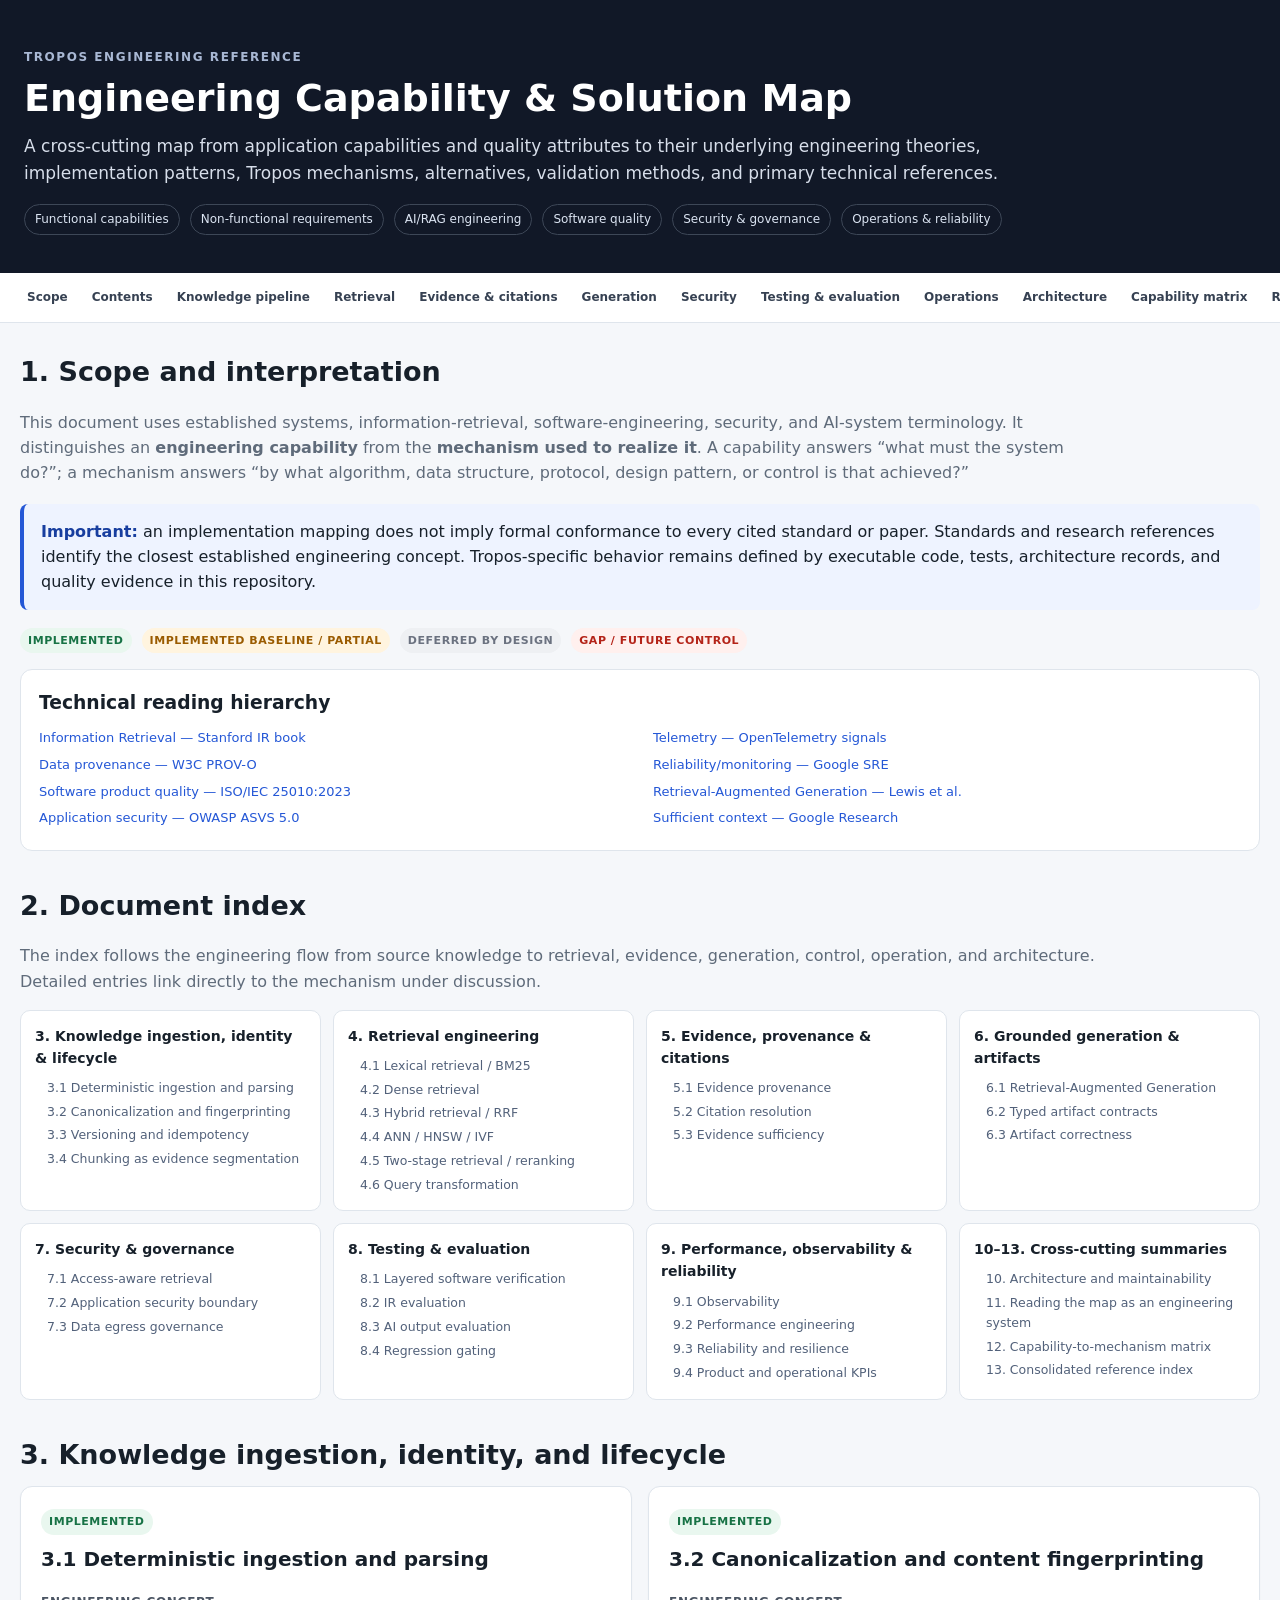
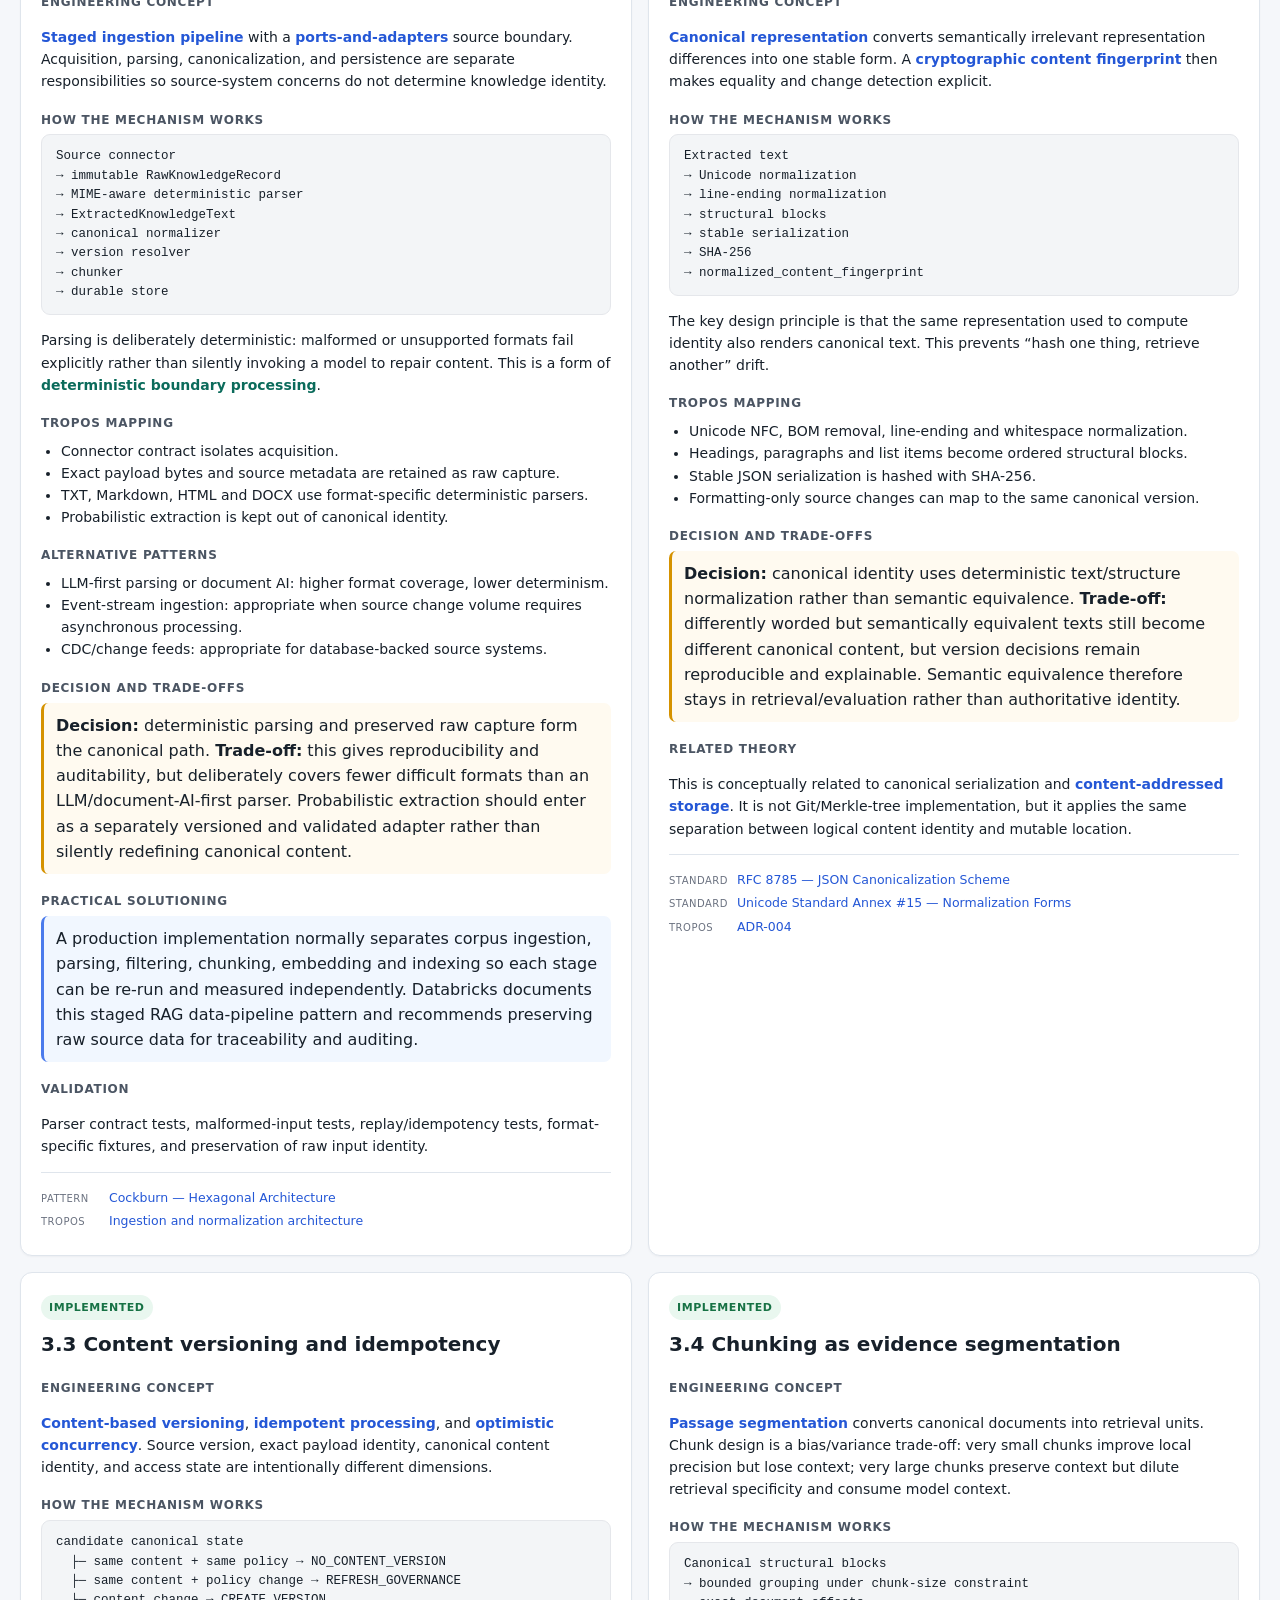
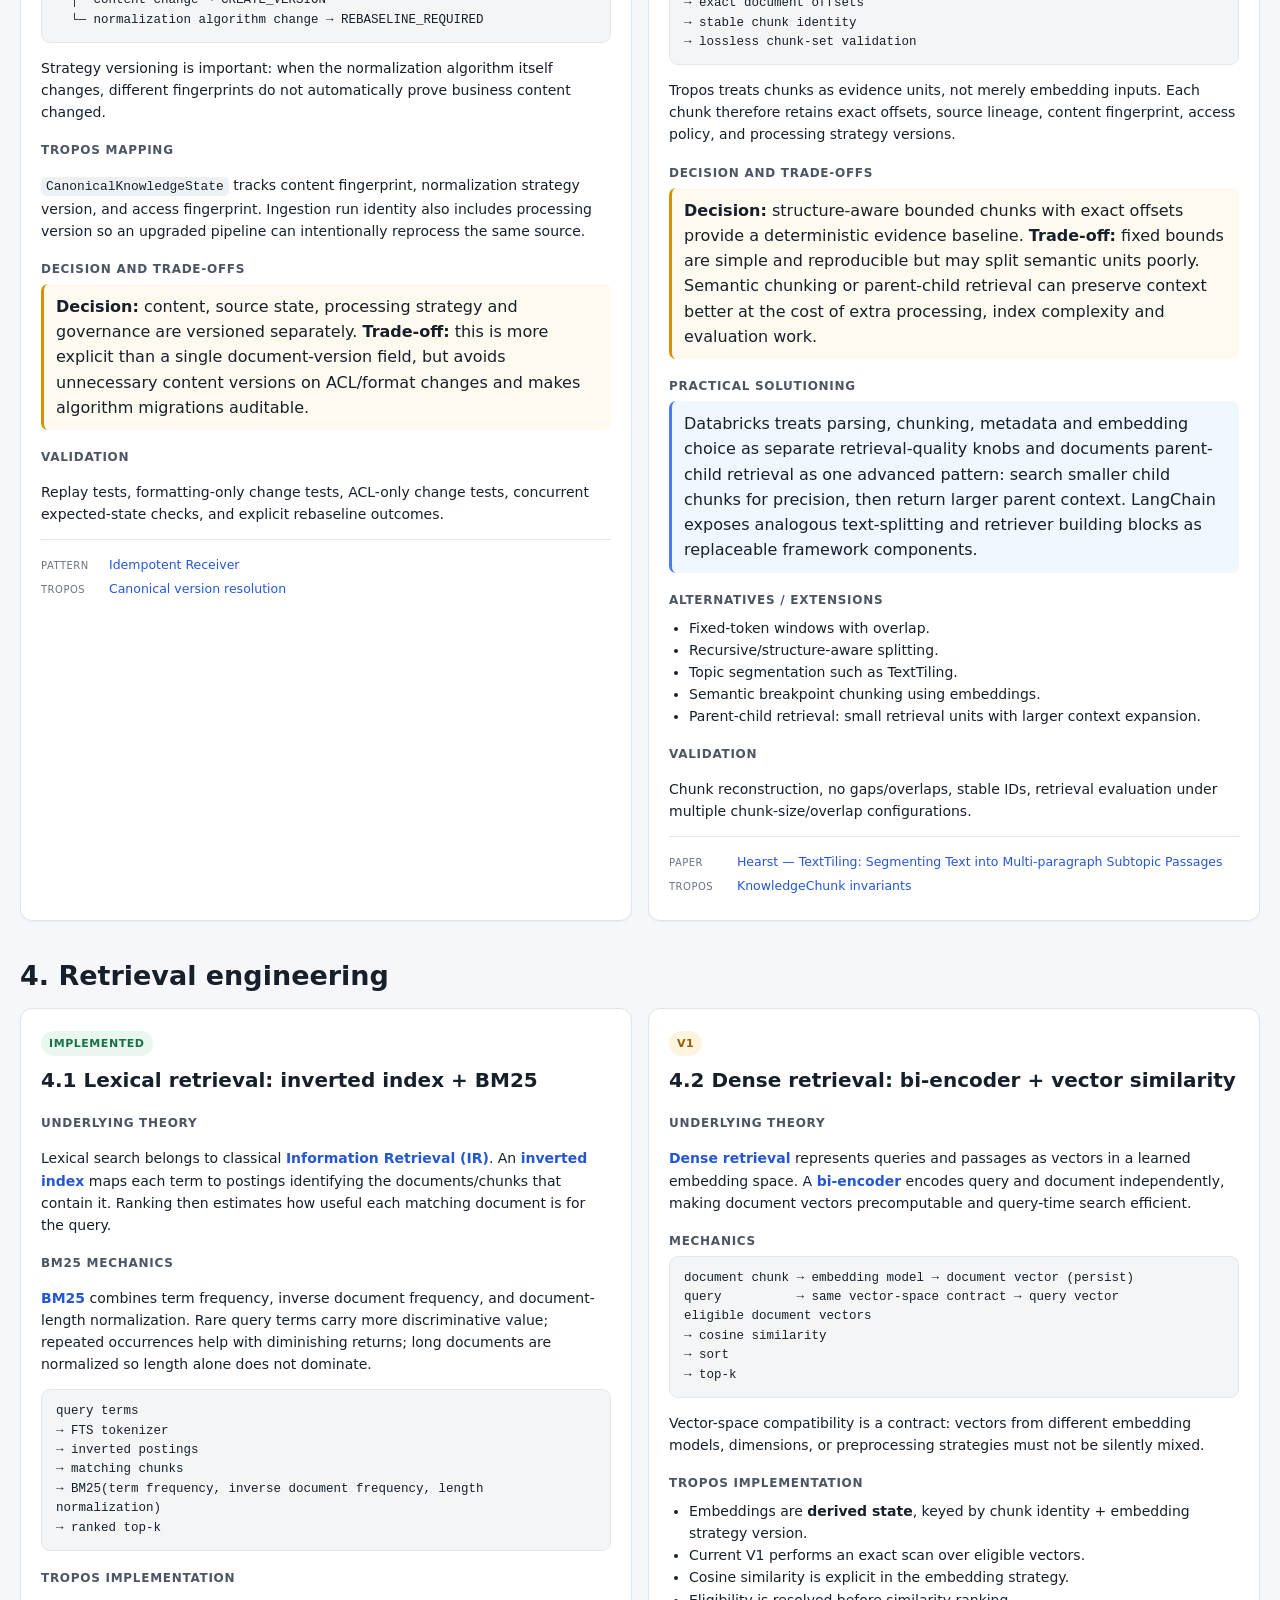
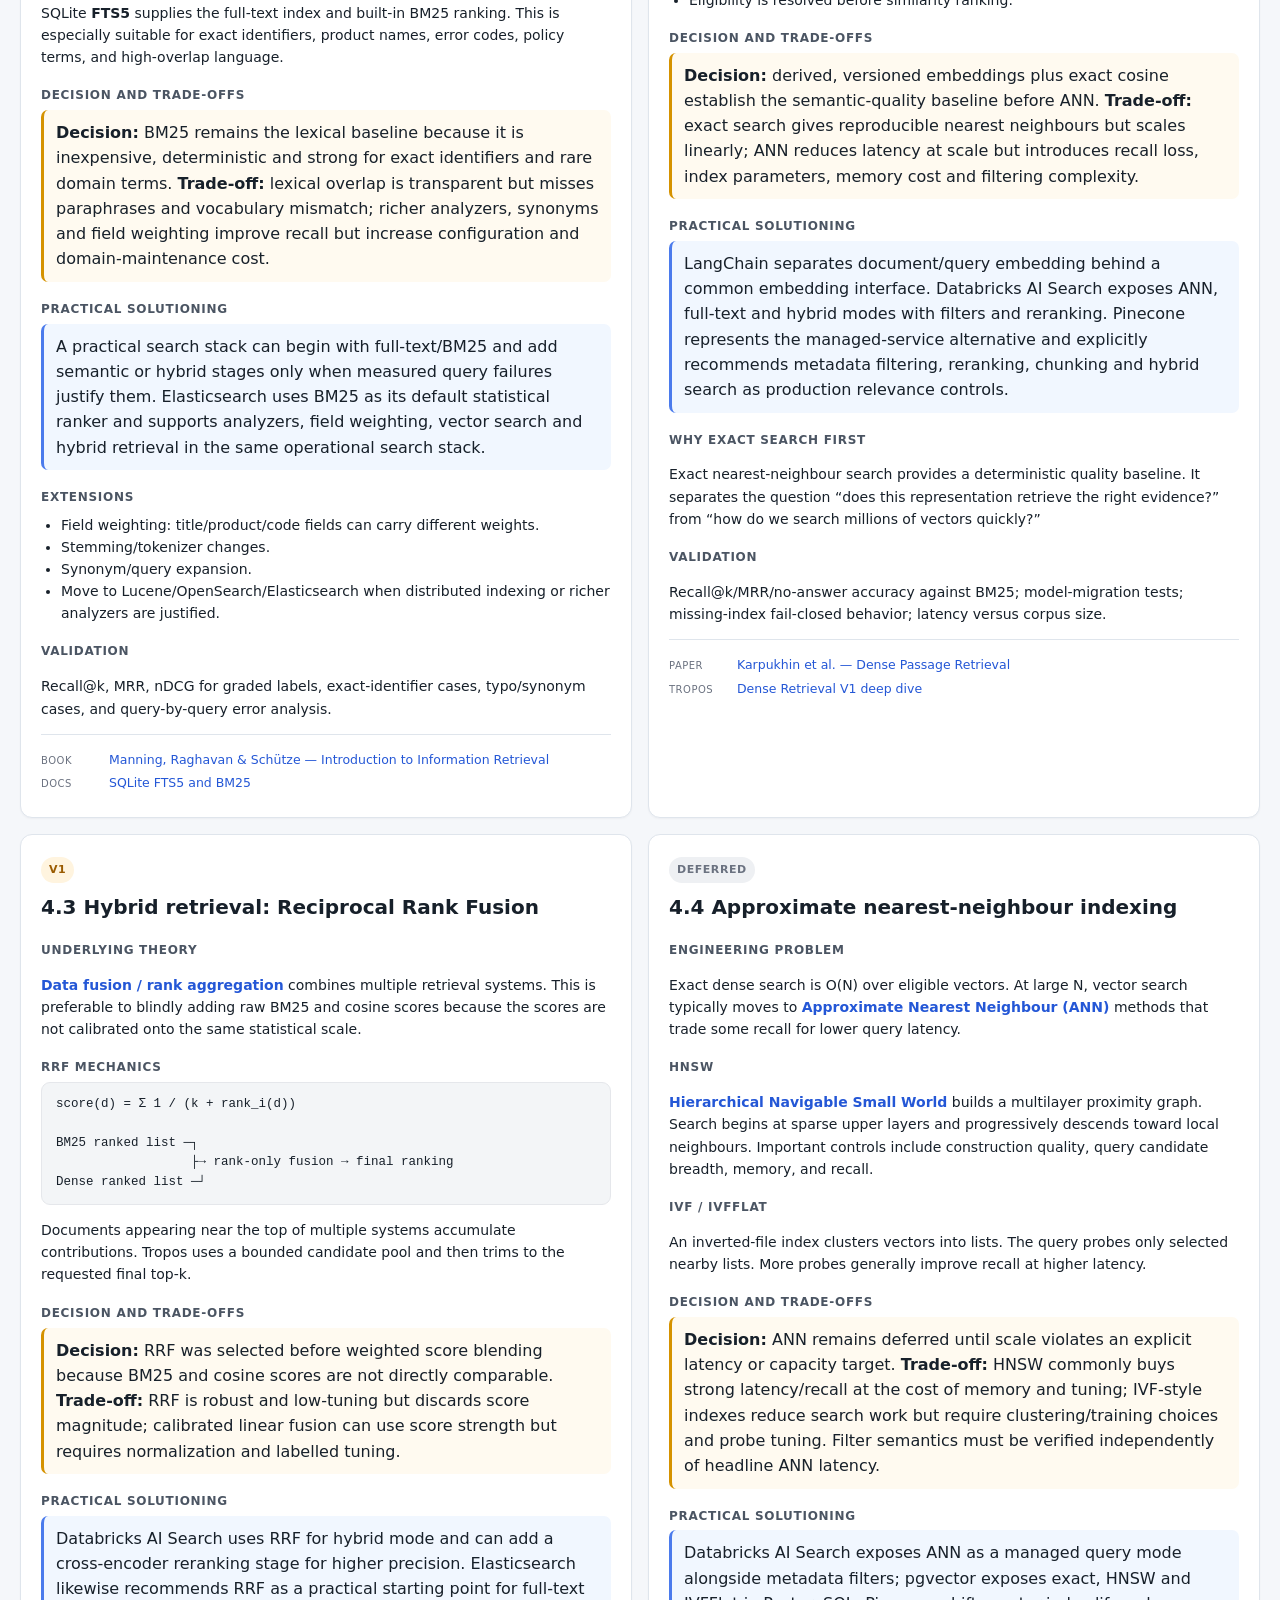
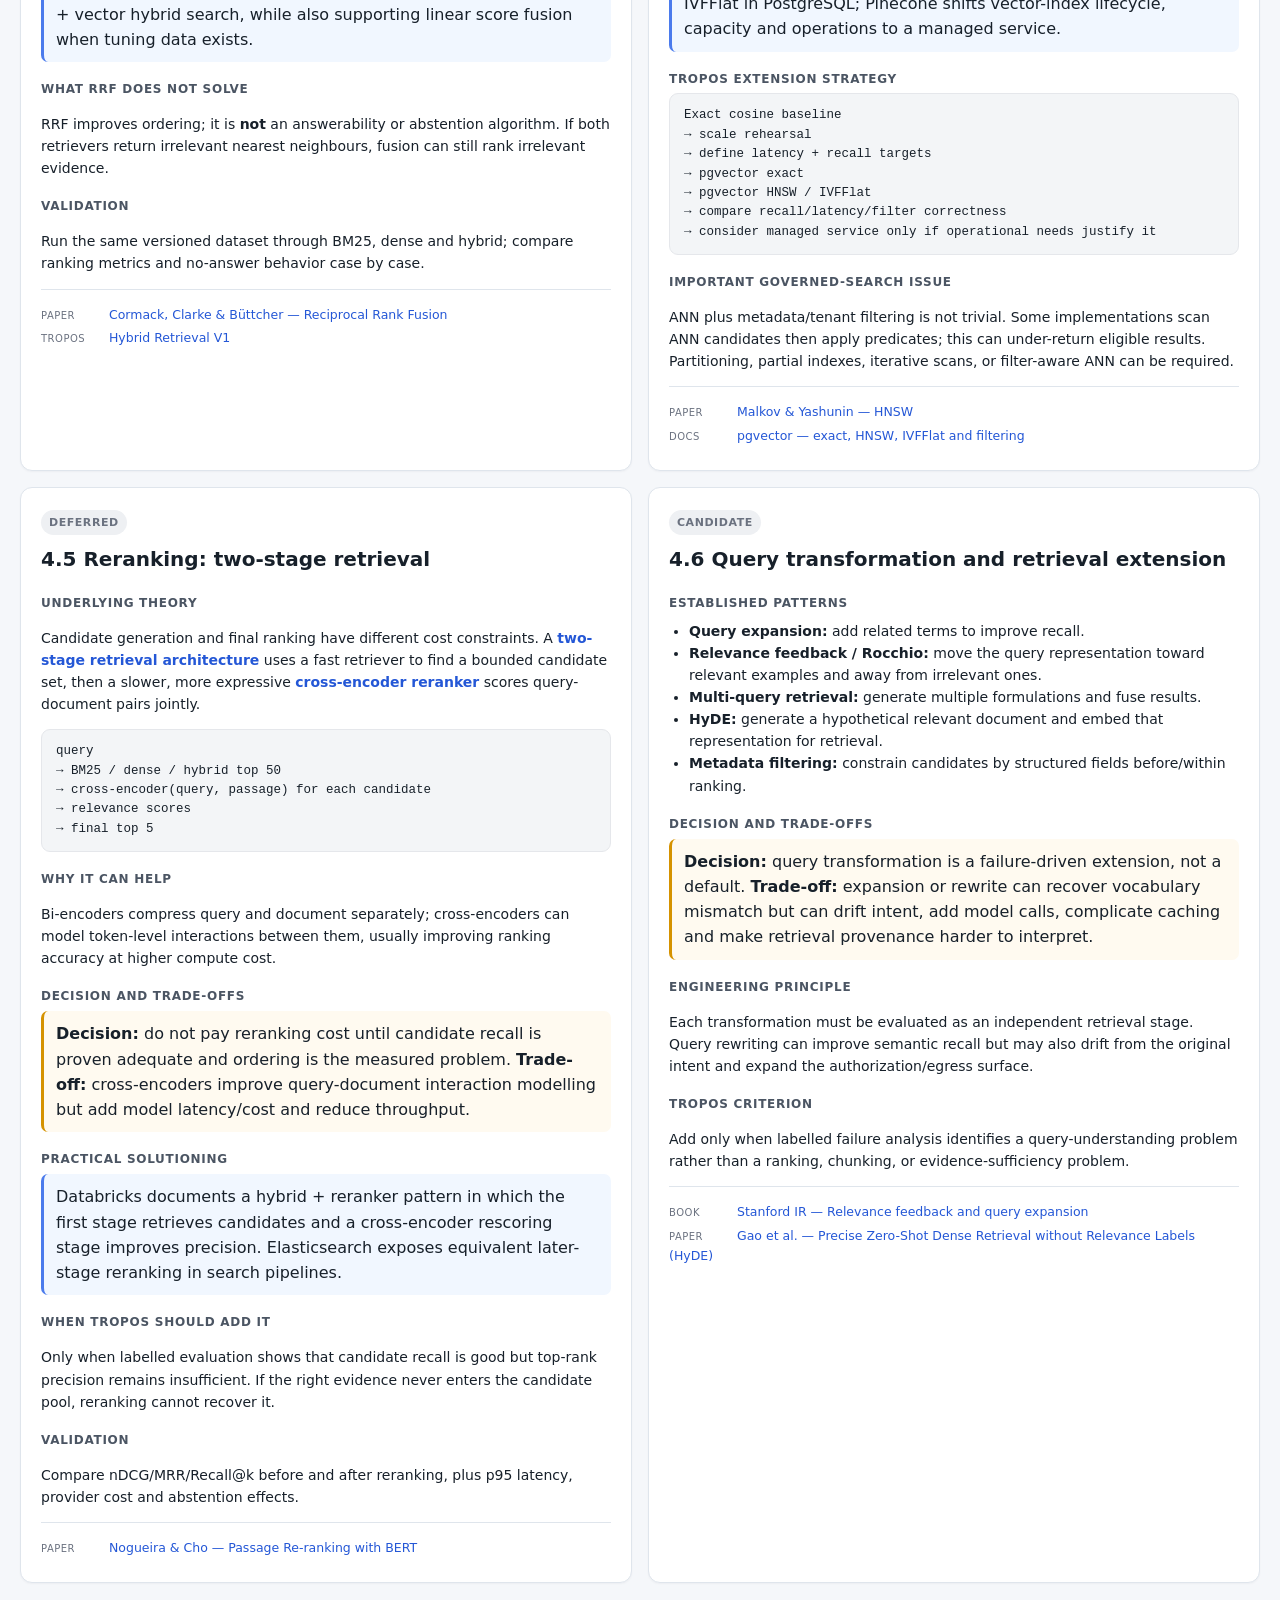
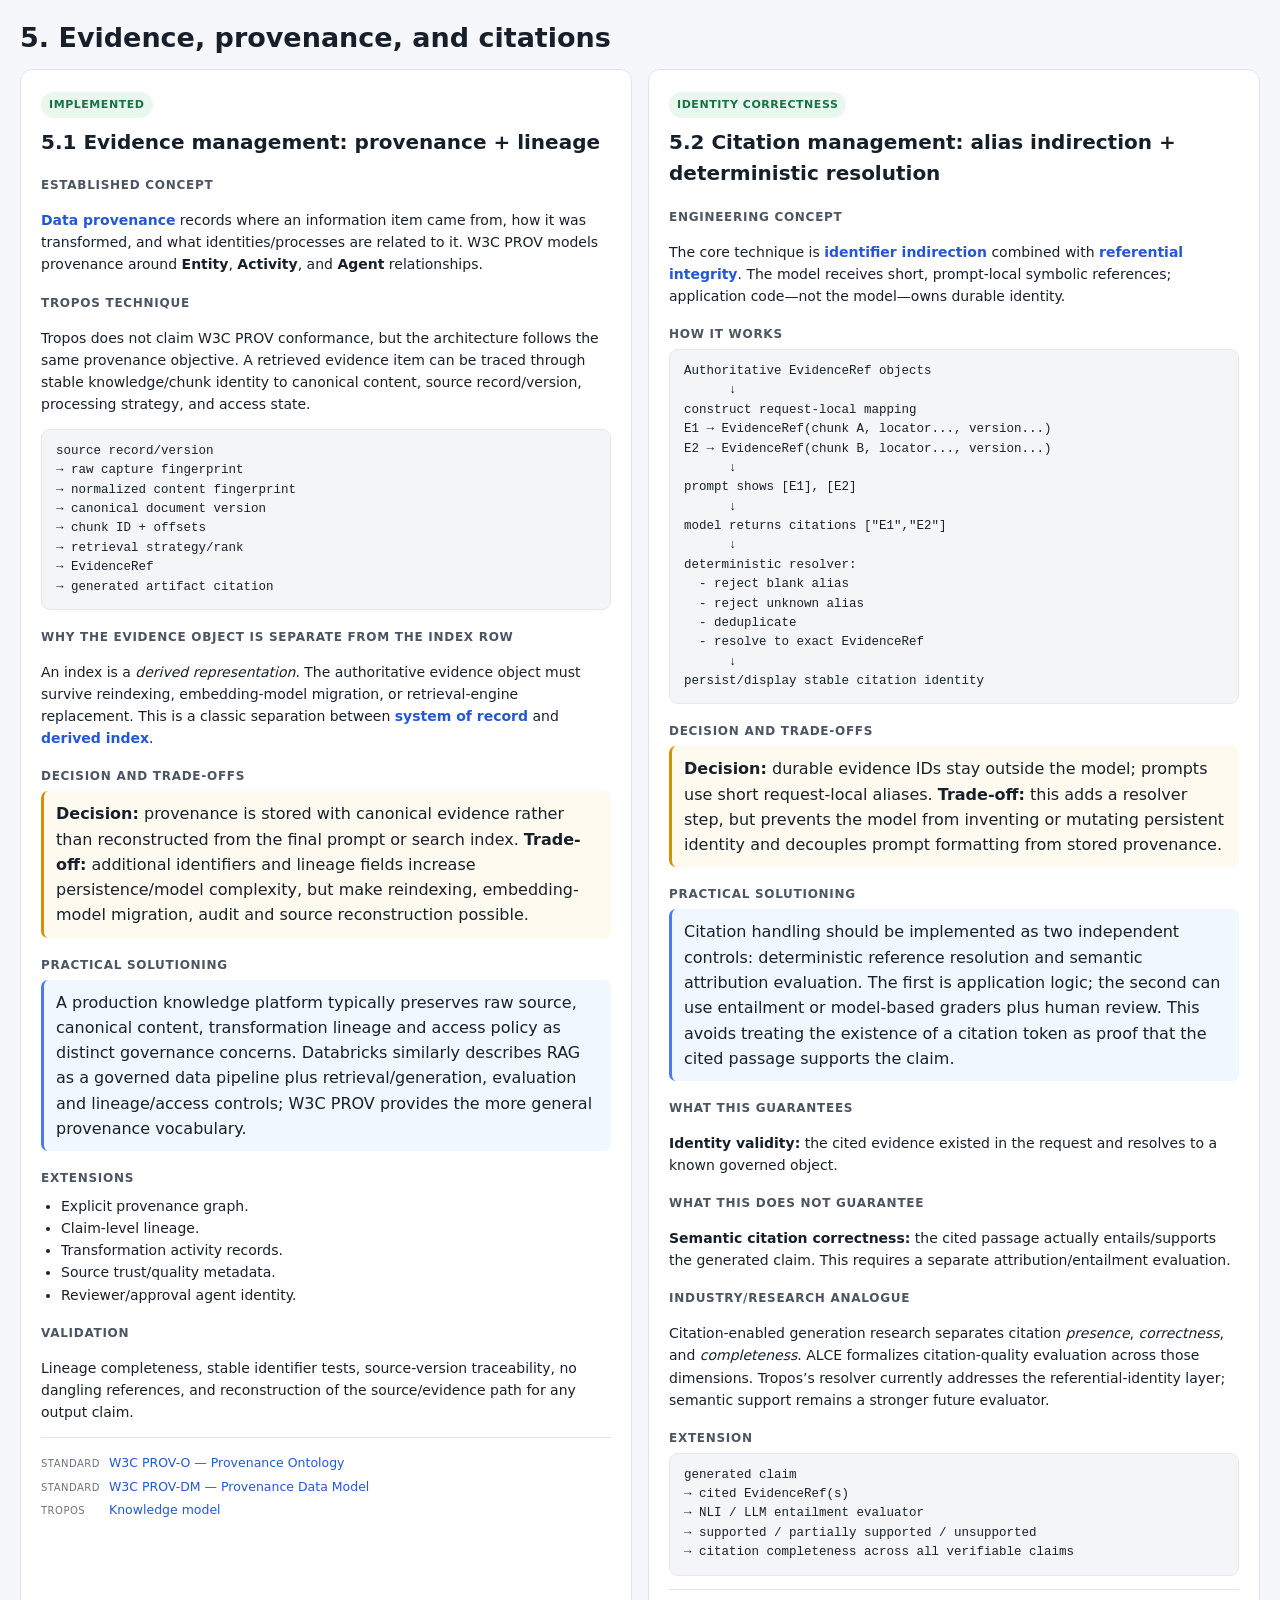
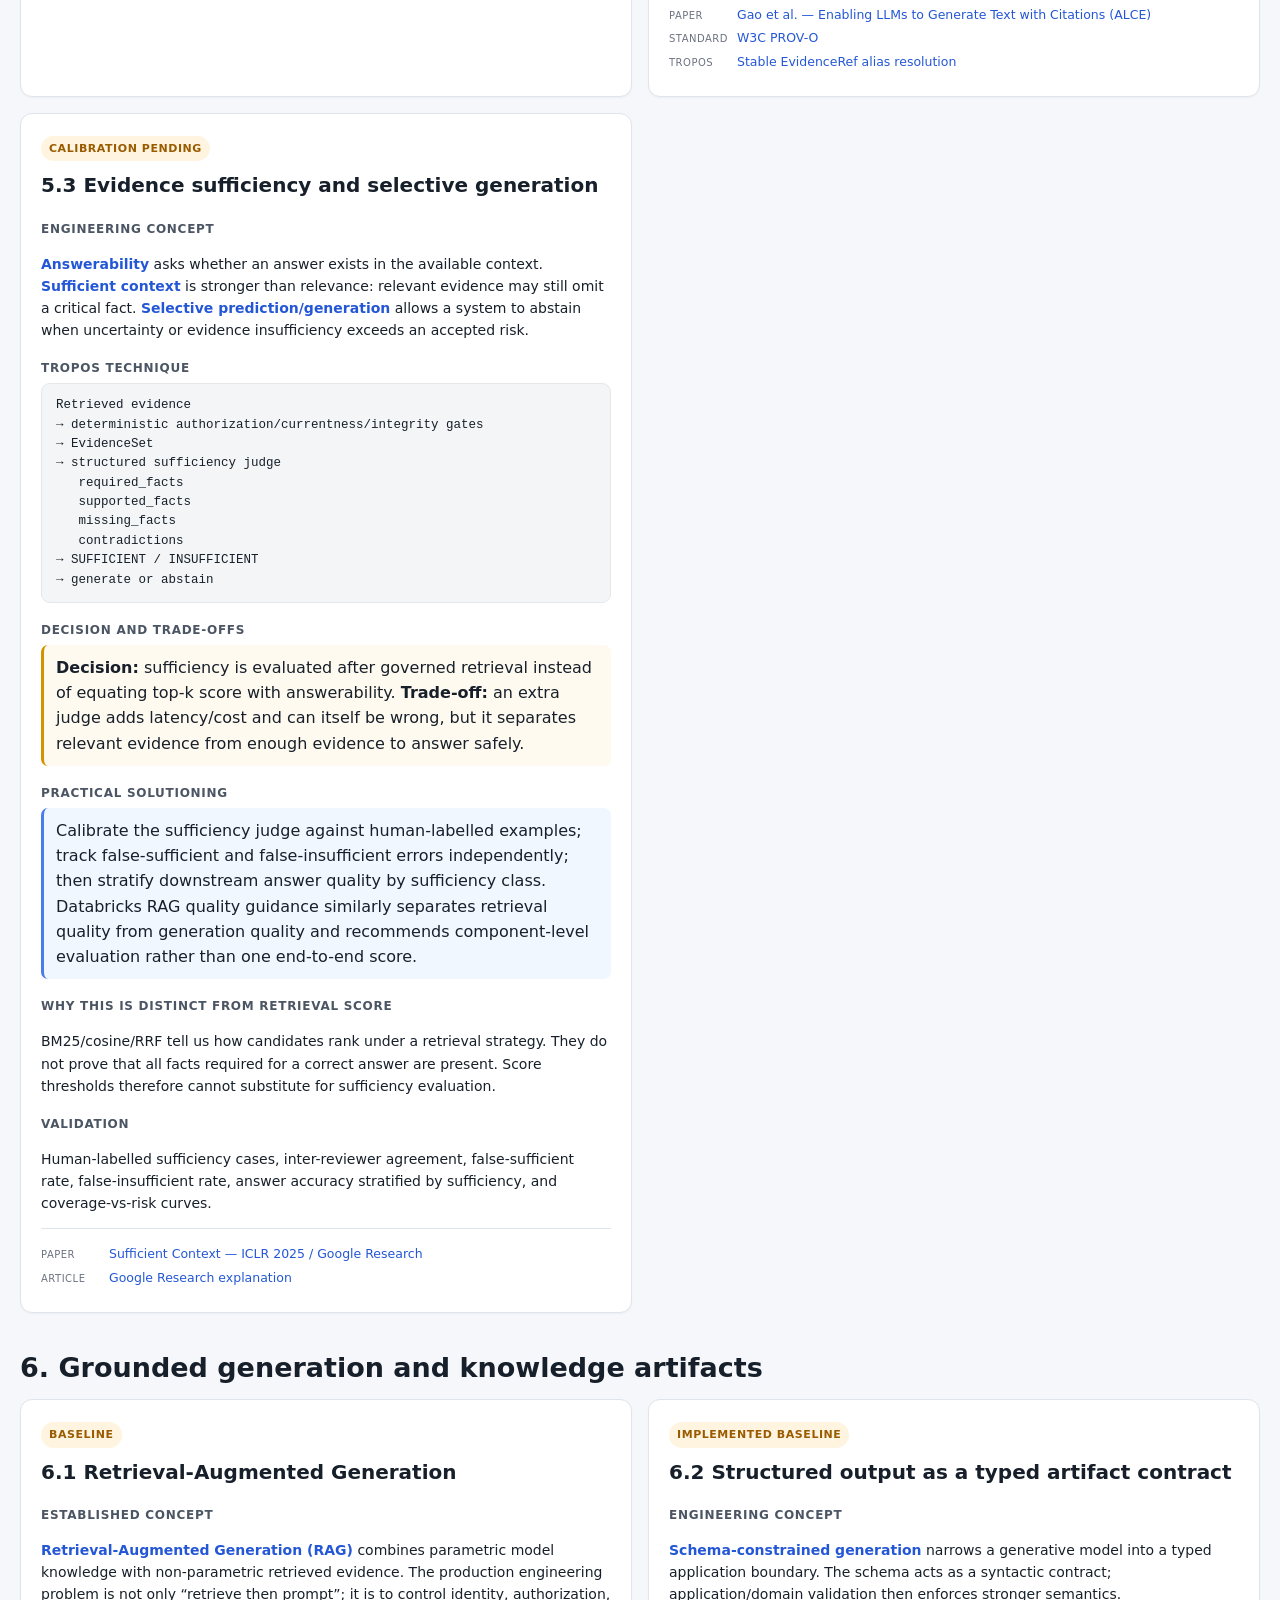
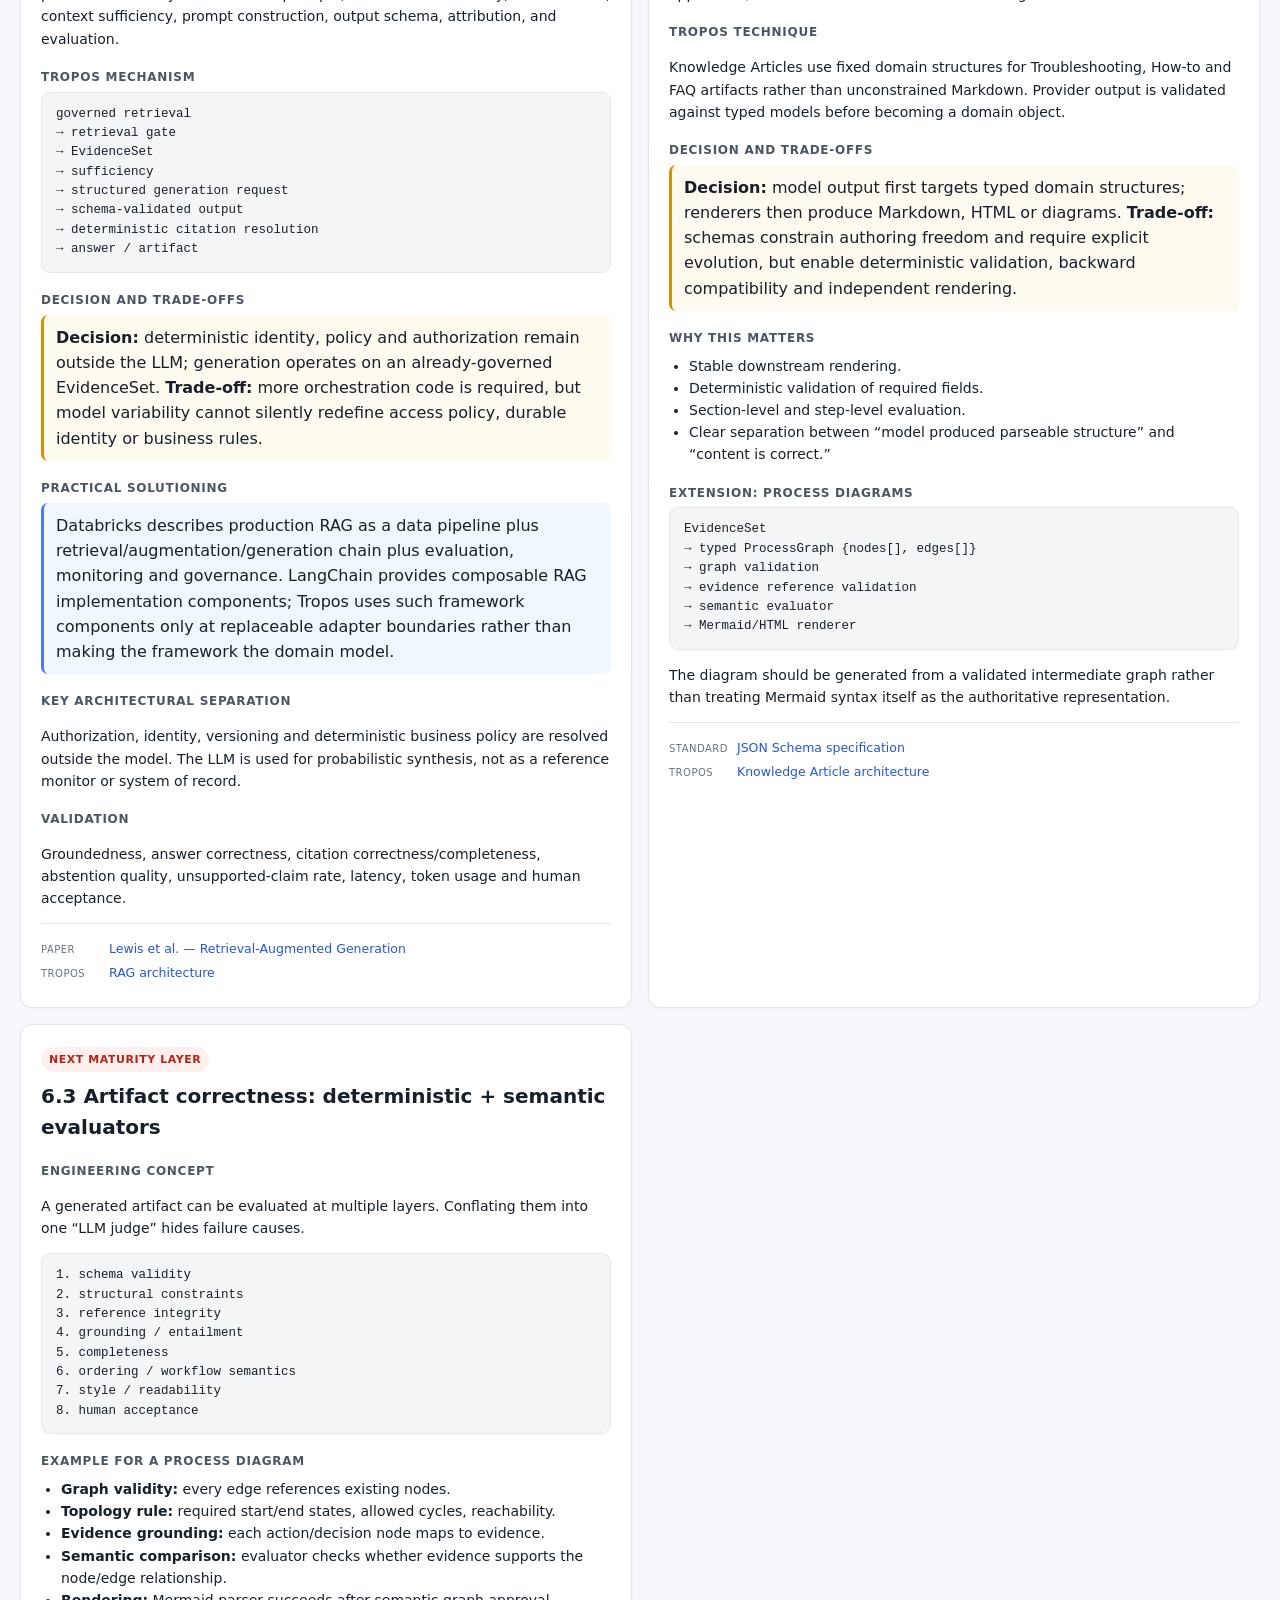
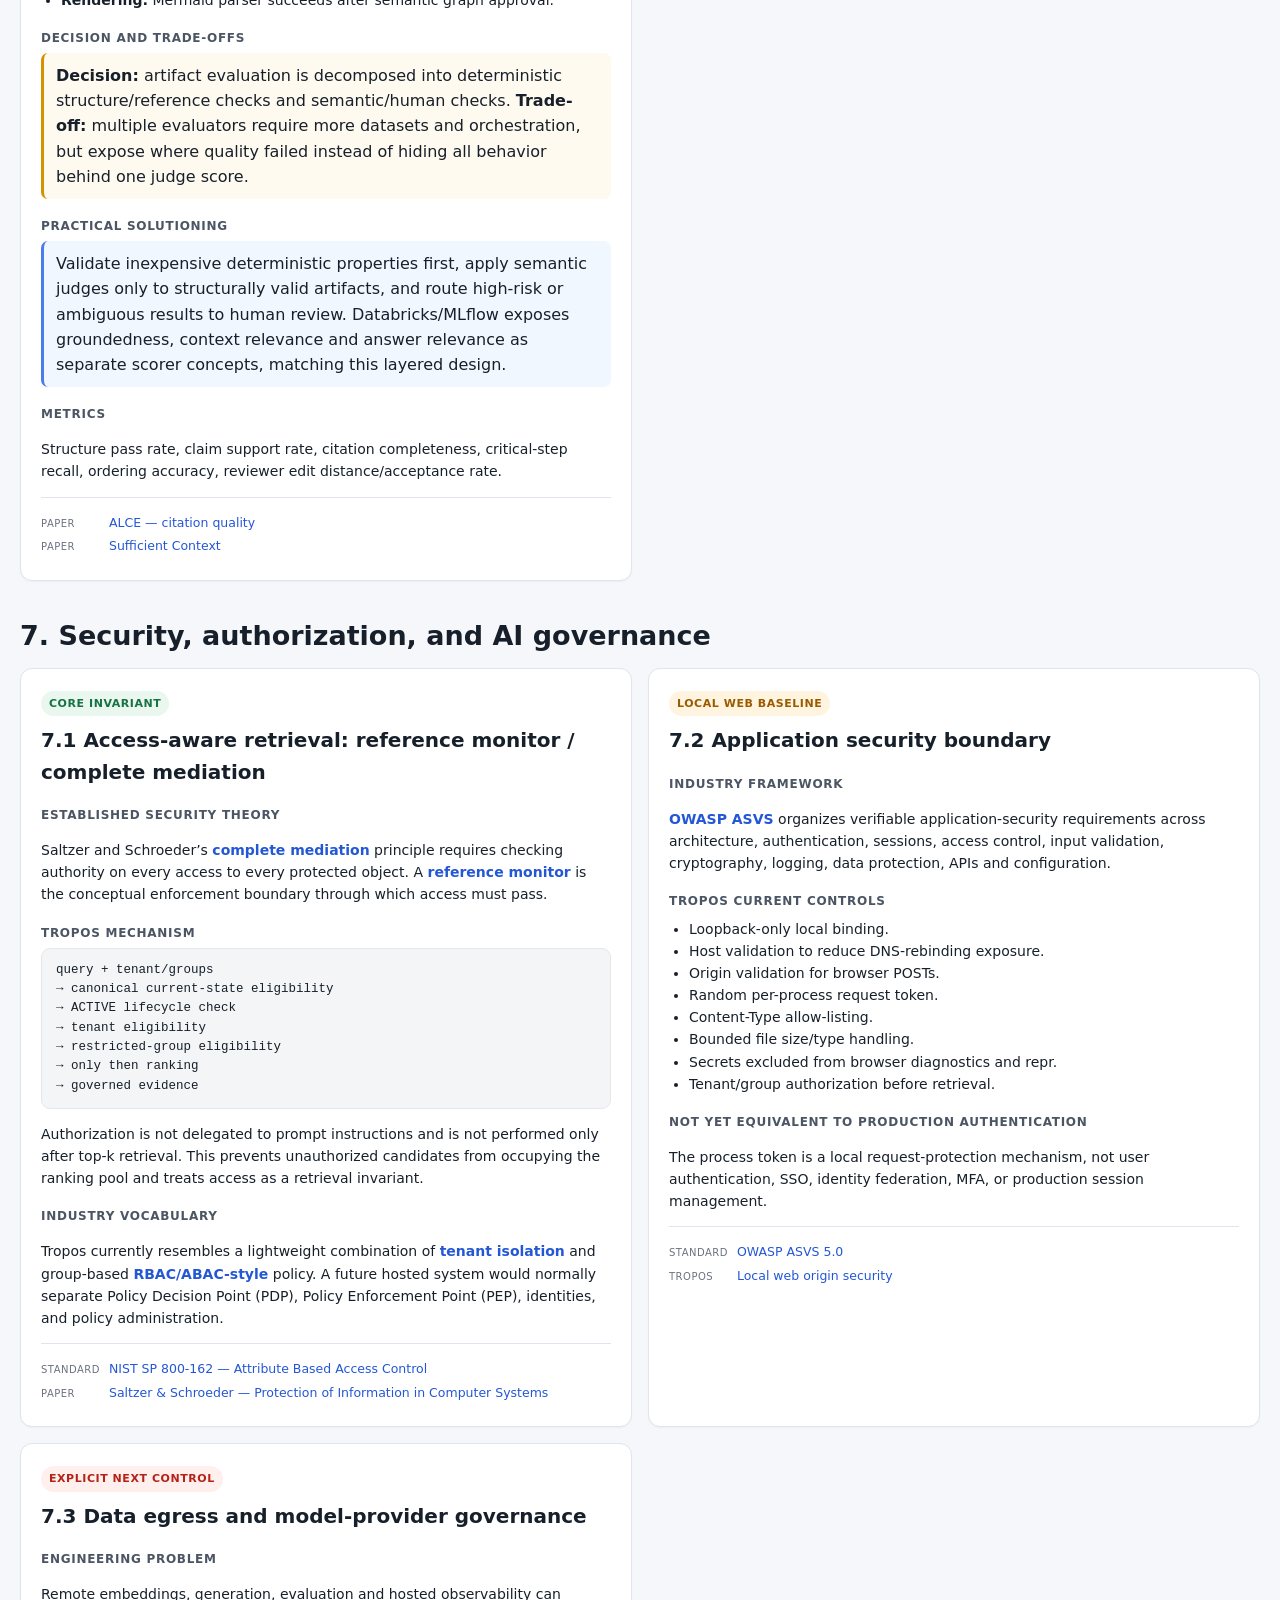
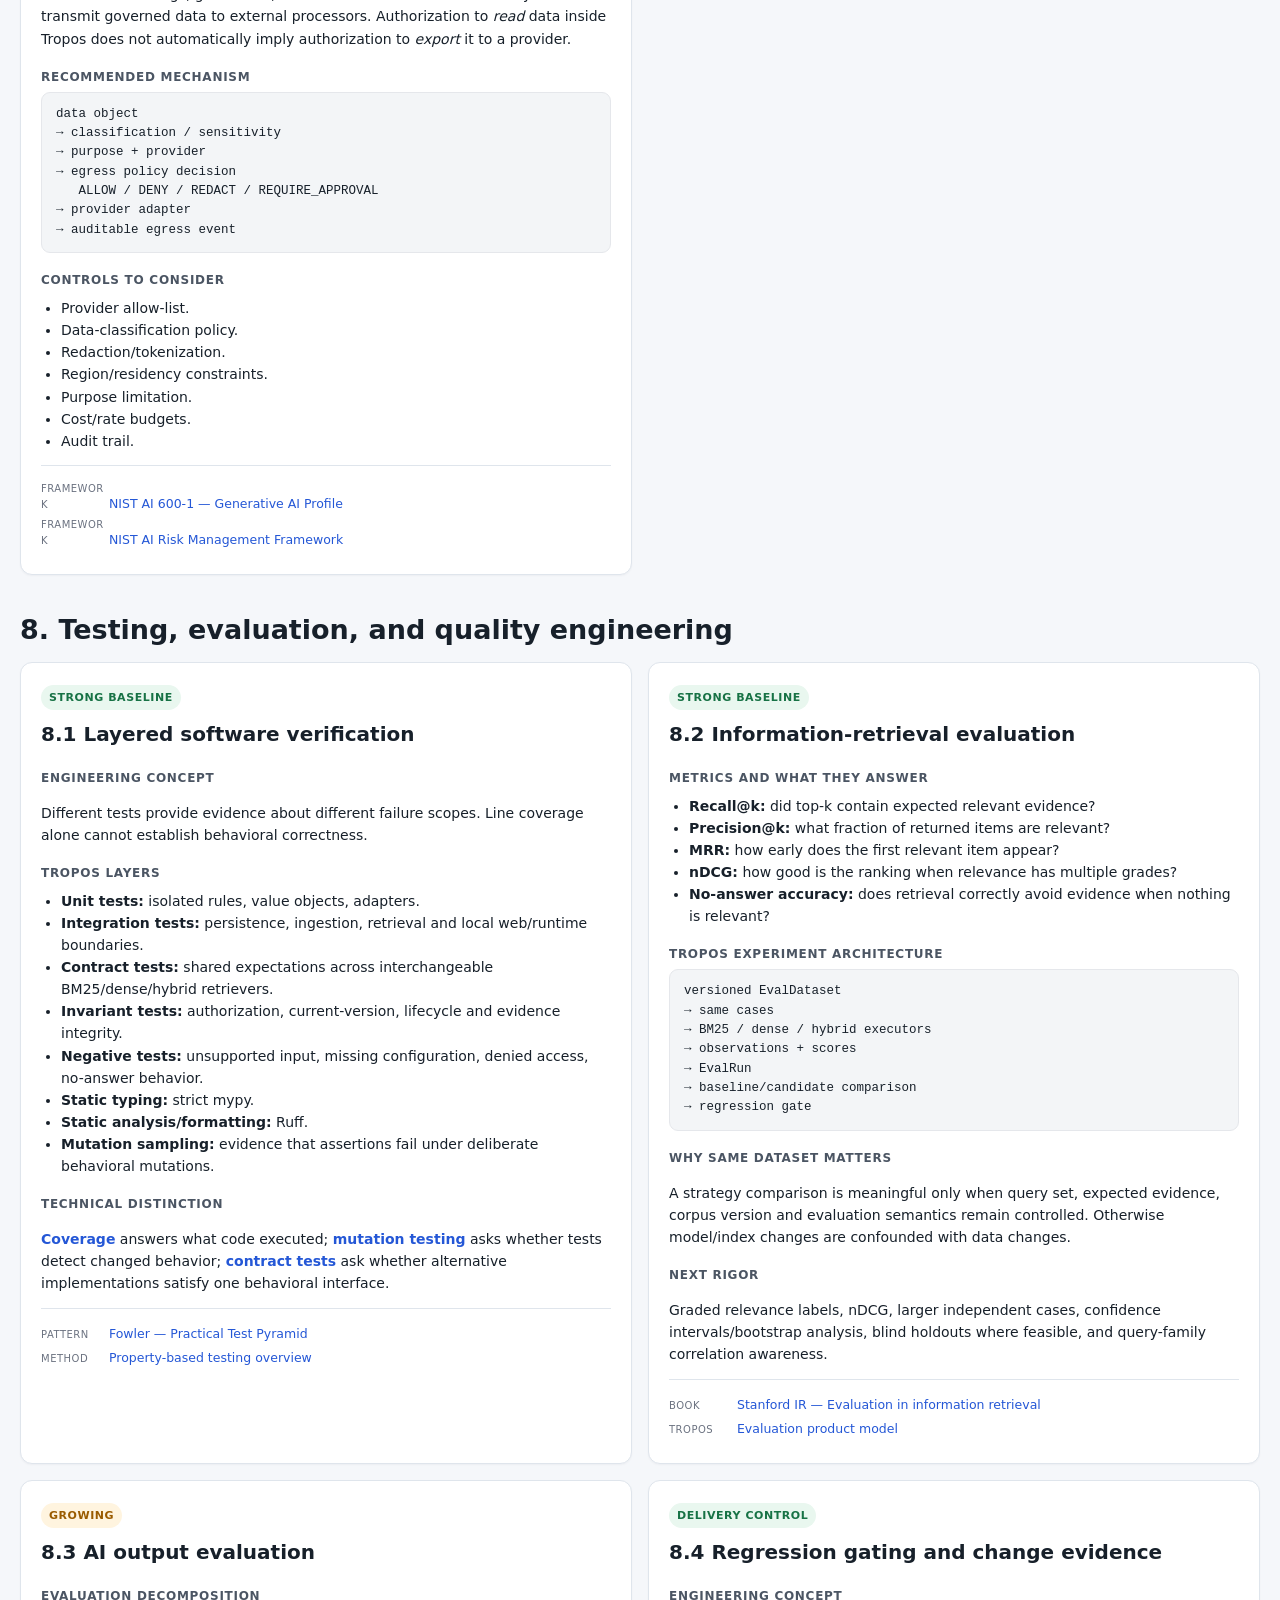
==== commit 550a0404: "docs: add evidence and generation trade-offs" ====
--- a/docs/learning/ENGINEERING_CAPABILITY_SOLUTION_MAP.html
+++ b/docs/learning/ENGINEERING_CAPABILITY_SOLUTION_MAP.html
@@ -230,7 +230,7 @@
 → EvidenceRef
 → generated artifact citation</div>
 <h4>Why the evidence object is separate from the index row</h4><p>An index is a <em>derived representation</em>. The authoritative evidence object must survive reindexing, embedding-model migration, or retrieval-engine replacement. This is a classic separation between <span class="term">system of record</span> and <span class="term">derived index</span>.</p>
-<h4>Extensions</h4><ul><li>Explicit provenance graph.</li><li>Claim-level lineage.</li><li>Transformation activity records.</li><li>Source trust/quality metadata.</li><li>Reviewer/approval agent identity.</li></ul>
+<h4>Decision and trade-offs</h4><div class="tradeoff"><strong>Decision:</strong> provenance is stored with canonical evidence rather than reconstructed from the final prompt or search index. <strong>Trade-off:</strong> additional identifiers and lineage fields increase persistence/model complexity, but make reindexing, embedding-model migration, audit and source reconstruction possible.</div><h4>Practical solutioning</h4><div class="practical">A production knowledge platform typically preserves raw source, canonical content, transformation lineage and access policy as distinct governance concerns. Databricks similarly describes RAG as a governed data pipeline plus retrieval/generation, evaluation and lineage/access controls; W3C PROV provides the more general provenance vocabulary.</div><h4>Extensions</h4><ul><li>Explicit provenance graph.</li><li>Claim-level lineage.</li><li>Transformation activity records.</li><li>Source trust/quality metadata.</li><li>Reviewer/approval agent identity.</li></ul>
 <h4>Validation</h4><p>Lineage completeness, stable identifier tests, source-version traceability, no dangling references, and reconstruction of the source/evidence path for any output claim.</p>
 <div class="refs"><a href="https://www.w3.org/TR/prov-o/"><span class="kind">Standard</span> W3C PROV-O — Provenance Ontology</a><a href="https://www.w3.org/TR/prov-dm/"><span class="kind">Standard</span> W3C PROV-DM — Provenance Data Model</a><a href="../architecture/KNOWLEDGE_MODEL.md"><span class="kind">Tropos</span> Knowledge model</a></div>
 </article>
@@ -254,7 +254,7 @@
   - resolve to exact EvidenceRef
       ↓
 persist/display stable citation identity</div>
-<h4>What this guarantees</h4><p><strong>Identity validity:</strong> the cited evidence existed in the request and resolves to a known governed object.</p>
+<h4>Decision and trade-offs</h4><div class="tradeoff"><strong>Decision:</strong> durable evidence IDs stay outside the model; prompts use short request-local aliases. <strong>Trade-off:</strong> this adds a resolver step, but prevents the model from inventing or mutating persistent identity and decouples prompt formatting from stored provenance.</div><h4>Practical solutioning</h4><div class="practical">Citation handling should be implemented as two independent controls: deterministic reference resolution and semantic attribution evaluation. The first is application logic; the second can use entailment or model-based graders plus human review. This avoids treating the existence of a citation token as proof that the cited passage supports the claim.</div><h4>What this guarantees</h4><p><strong>Identity validity:</strong> the cited evidence existed in the request and resolves to a known governed object.</p>
 <h4>What this does not guarantee</h4><p><strong>Semantic citation correctness:</strong> the cited passage actually entails/supports the generated claim. This requires a separate attribution/entailment evaluation.</p>
 <h4>Industry/research analogue</h4><p>Citation-enabled generation research separates citation <em>presence</em>, <em>correctness</em>, and <em>completeness</em>. ALCE formalizes citation-quality evaluation across those dimensions. Tropos’s resolver currently addresses the referential-identity layer; semantic support remains a stronger future evaluator.</p>
 <h4>Extension</h4><div class="mechanics">generated claim
@@ -277,7 +277,7 @@
    contradictions
 → SUFFICIENT / INSUFFICIENT
 → generate or abstain</div>
-<h4>Why this is distinct from retrieval score</h4><p>BM25/cosine/RRF tell us how candidates rank under a retrieval strategy. They do not prove that all facts required for a correct answer are present. Score thresholds therefore cannot substitute for sufficiency evaluation.</p>
+<h4>Decision and trade-offs</h4><div class="tradeoff"><strong>Decision:</strong> sufficiency is evaluated after governed retrieval instead of equating top-k score with answerability. <strong>Trade-off:</strong> an extra judge adds latency/cost and can itself be wrong, but it separates relevant evidence from enough evidence to answer safely.</div><h4>Practical solutioning</h4><div class="practical">Calibrate the sufficiency judge against human-labelled examples; track false-sufficient and false-insufficient errors independently; then stratify downstream answer quality by sufficiency class. Databricks RAG quality guidance similarly separates retrieval quality from generation quality and recommends component-level evaluation rather than one end-to-end score.</div><h4>Why this is distinct from retrieval score</h4><p>BM25/cosine/RRF tell us how candidates rank under a retrieval strategy. They do not prove that all facts required for a correct answer are present. Score thresholds therefore cannot substitute for sufficiency evaluation.</p>
 <h4>Validation</h4><p>Human-labelled sufficiency cases, inter-reviewer agreement, false-sufficient rate, false-insufficient rate, answer accuracy stratified by sufficiency, and coverage-vs-risk curves.</p>
 <div class="refs"><a href="https://research.google/pubs/sufficient-context-a-new-lens-on-retrieval-augmented-generation-systems/"><span class="kind">Paper</span> Sufficient Context — ICLR 2025 / Google Research</a><a href="https://research.google/blog/deeper-insights-into-retrieval-augmented-generation-the-role-of-sufficient-context/"><span class="kind">Article</span> Google Research explanation</a></div>
 </article>
@@ -298,7 +298,7 @@
 → schema-validated output
 → deterministic citation resolution
 → answer / artifact</div>
-<h4>Key architectural separation</h4><p>Authorization, identity, versioning and deterministic business policy are resolved outside the model. The LLM is used for probabilistic synthesis, not as a reference monitor or system of record.</p>
+<h4>Decision and trade-offs</h4><div class="tradeoff"><strong>Decision:</strong> deterministic identity, policy and authorization remain outside the LLM; generation operates on an already-governed EvidenceSet. <strong>Trade-off:</strong> more orchestration code is required, but model variability cannot silently redefine access policy, durable identity or business rules.</div><h4>Practical solutioning</h4><div class="practical">Databricks describes production RAG as a data pipeline plus retrieval/augmentation/generation chain plus evaluation, monitoring and governance. LangChain provides composable RAG implementation components; Tropos uses such framework components only at replaceable adapter boundaries rather than making the framework the domain model.</div><h4>Key architectural separation</h4><p>Authorization, identity, versioning and deterministic business policy are resolved outside the model. The LLM is used for probabilistic synthesis, not as a reference monitor or system of record.</p>
 <h4>Validation</h4><p>Groundedness, answer correctness, citation correctness/completeness, abstention quality, unsupported-claim rate, latency, token usage and human acceptance.</p>
 <div class="refs"><a href="https://arxiv.org/abs/2005.11401"><span class="kind">Paper</span> Lewis et al. — Retrieval-Augmented Generation</a><a href="../architecture/RAG_ARCHITECTURE.md"><span class="kind">Tropos</span> RAG architecture</a></div>
 </article>
@@ -306,7 +306,7 @@
 <article class="card" id="structured-output"><span class="status partial">Implemented baseline</span><h3>6.2 Structured output as a typed artifact contract</h3>
 <h4>Engineering concept</h4><p><span class="term">Schema-constrained generation</span> narrows a generative model into a typed application boundary. The schema acts as a syntactic contract; application/domain validation then enforces stronger semantics.</p>
 <h4>Tropos technique</h4><p>Knowledge Articles use fixed domain structures for Troubleshooting, How-to and FAQ artifacts rather than unconstrained Markdown. Provider output is validated against typed models before becoming a domain object.</p>
-<h4>Why this matters</h4><ul><li>Stable downstream rendering.</li><li>Deterministic validation of required fields.</li><li>Section-level and step-level evaluation.</li><li>Clear separation between “model produced parseable structure” and “content is correct.”</li></ul>
+<h4>Decision and trade-offs</h4><div class="tradeoff"><strong>Decision:</strong> model output first targets typed domain structures; renderers then produce Markdown, HTML or diagrams. <strong>Trade-off:</strong> schemas constrain authoring freedom and require explicit evolution, but enable deterministic validation, backward compatibility and independent rendering.</div><h4>Why this matters</h4><ul><li>Stable downstream rendering.</li><li>Deterministic validation of required fields.</li><li>Section-level and step-level evaluation.</li><li>Clear separation between “model produced parseable structure” and “content is correct.”</li></ul>
 <h4>Extension: process diagrams</h4><div class="mechanics">EvidenceSet
 → typed ProcessGraph {nodes[], edges[]}
 → graph validation
@@ -328,7 +328,7 @@
 7. style / readability
 8. human acceptance</div>
 <h4>Example for a process diagram</h4><ul><li><strong>Graph validity:</strong> every edge references existing nodes.</li><li><strong>Topology rule:</strong> required start/end states, allowed cycles, reachability.</li><li><strong>Evidence grounding:</strong> each action/decision node maps to evidence.</li><li><strong>Semantic comparison:</strong> evaluator checks whether evidence supports the node/edge relationship.</li><li><strong>Rendering:</strong> Mermaid parser succeeds after semantic graph approval.</li></ul>
-<h4>Metrics</h4><p>Structure pass rate, claim support rate, citation completeness, critical-step recall, ordering accuracy, reviewer edit distance/acceptance rate.</p>
+<h4>Decision and trade-offs</h4><div class="tradeoff"><strong>Decision:</strong> artifact evaluation is decomposed into deterministic structure/reference checks and semantic/human checks. <strong>Trade-off:</strong> multiple evaluators require more datasets and orchestration, but expose where quality failed instead of hiding all behavior behind one judge score.</div><h4>Practical solutioning</h4><div class="practical">Validate inexpensive deterministic properties first, apply semantic judges only to structurally valid artifacts, and route high-risk or ambiguous results to human review. Databricks/MLflow exposes groundedness, context relevance and answer relevance as separate scorer concepts, matching this layered design.</div><h4>Metrics</h4><p>Structure pass rate, claim support rate, citation completeness, critical-step recall, ordering accuracy, reviewer edit distance/acceptance rate.</p>
 <div class="refs"><a href="https://aclanthology.org/2023.emnlp-main.398/"><span class="kind">Paper</span> ALCE — citation quality</a><a href="https://research.google/pubs/sufficient-context-a-new-lens-on-retrieval-augmented-generation-systems/"><span class="kind">Paper</span> Sufficient Context</a></div>
 </article>
 </div>
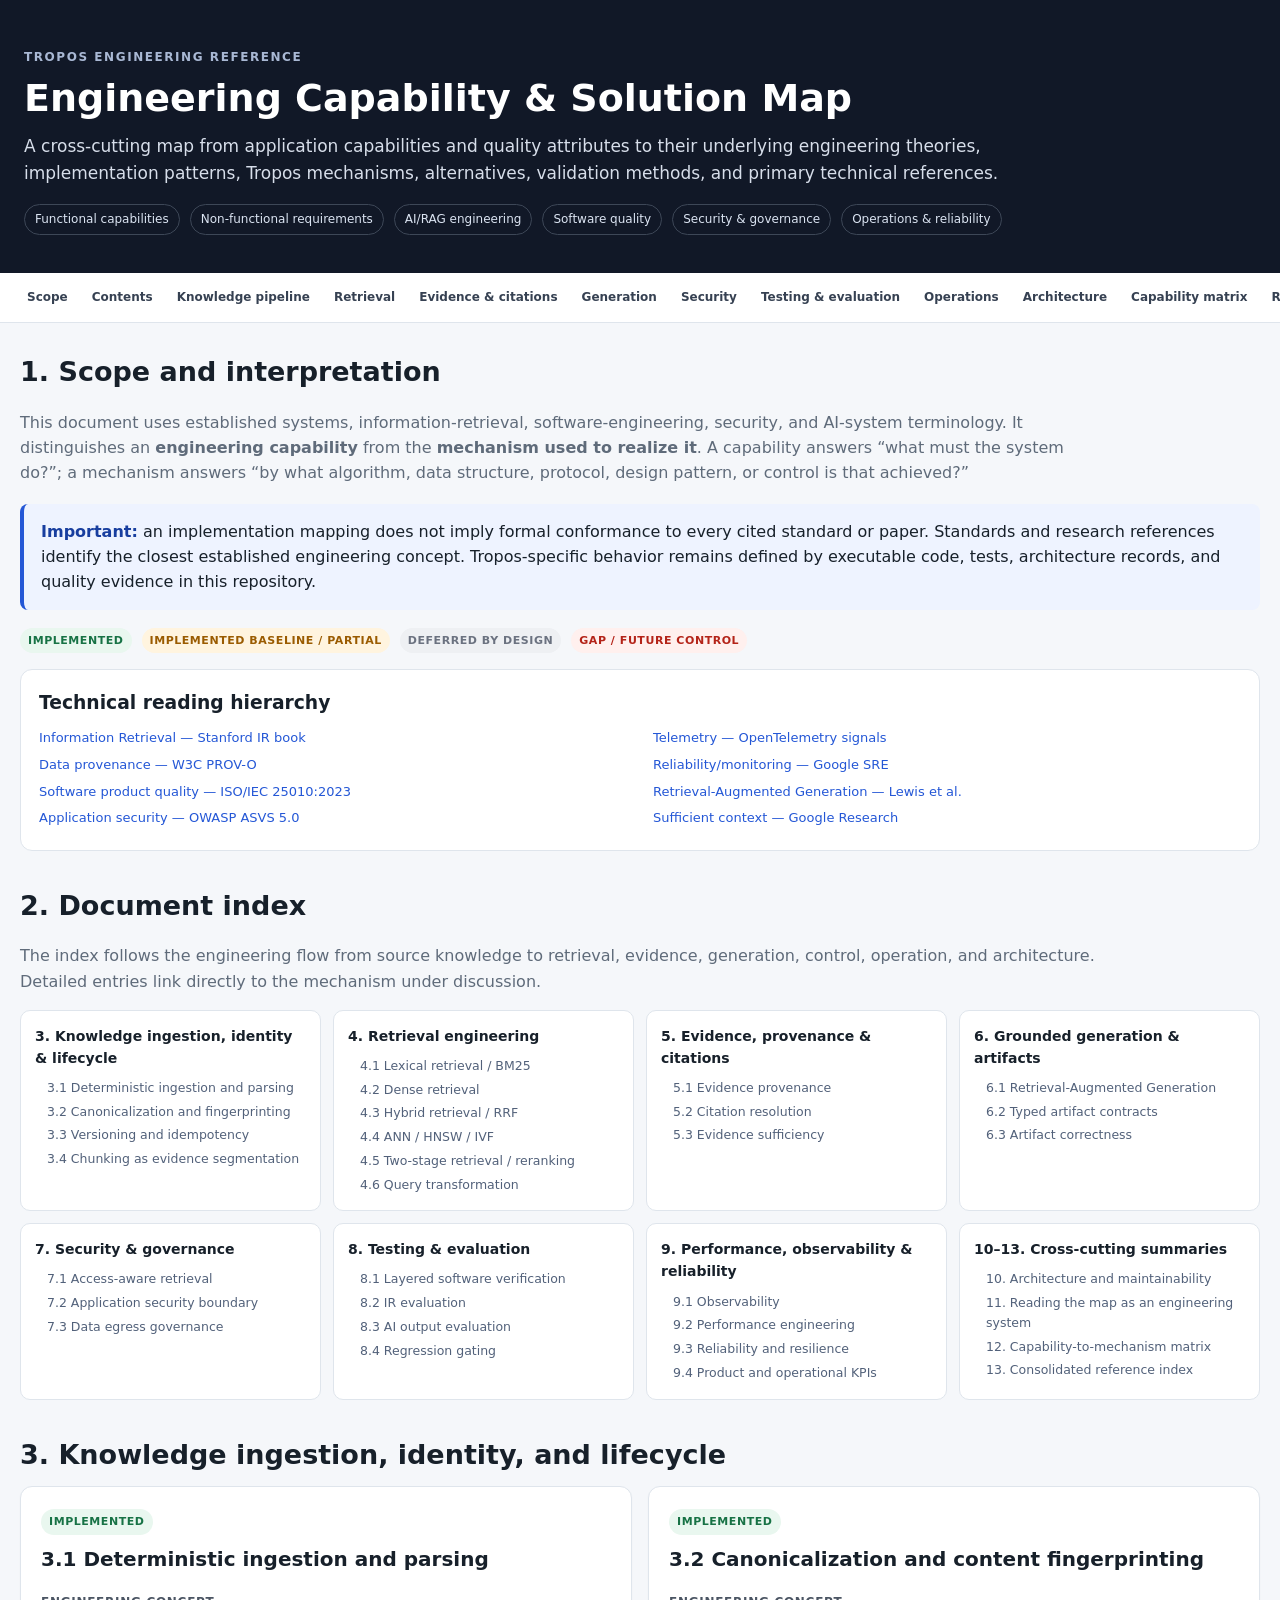
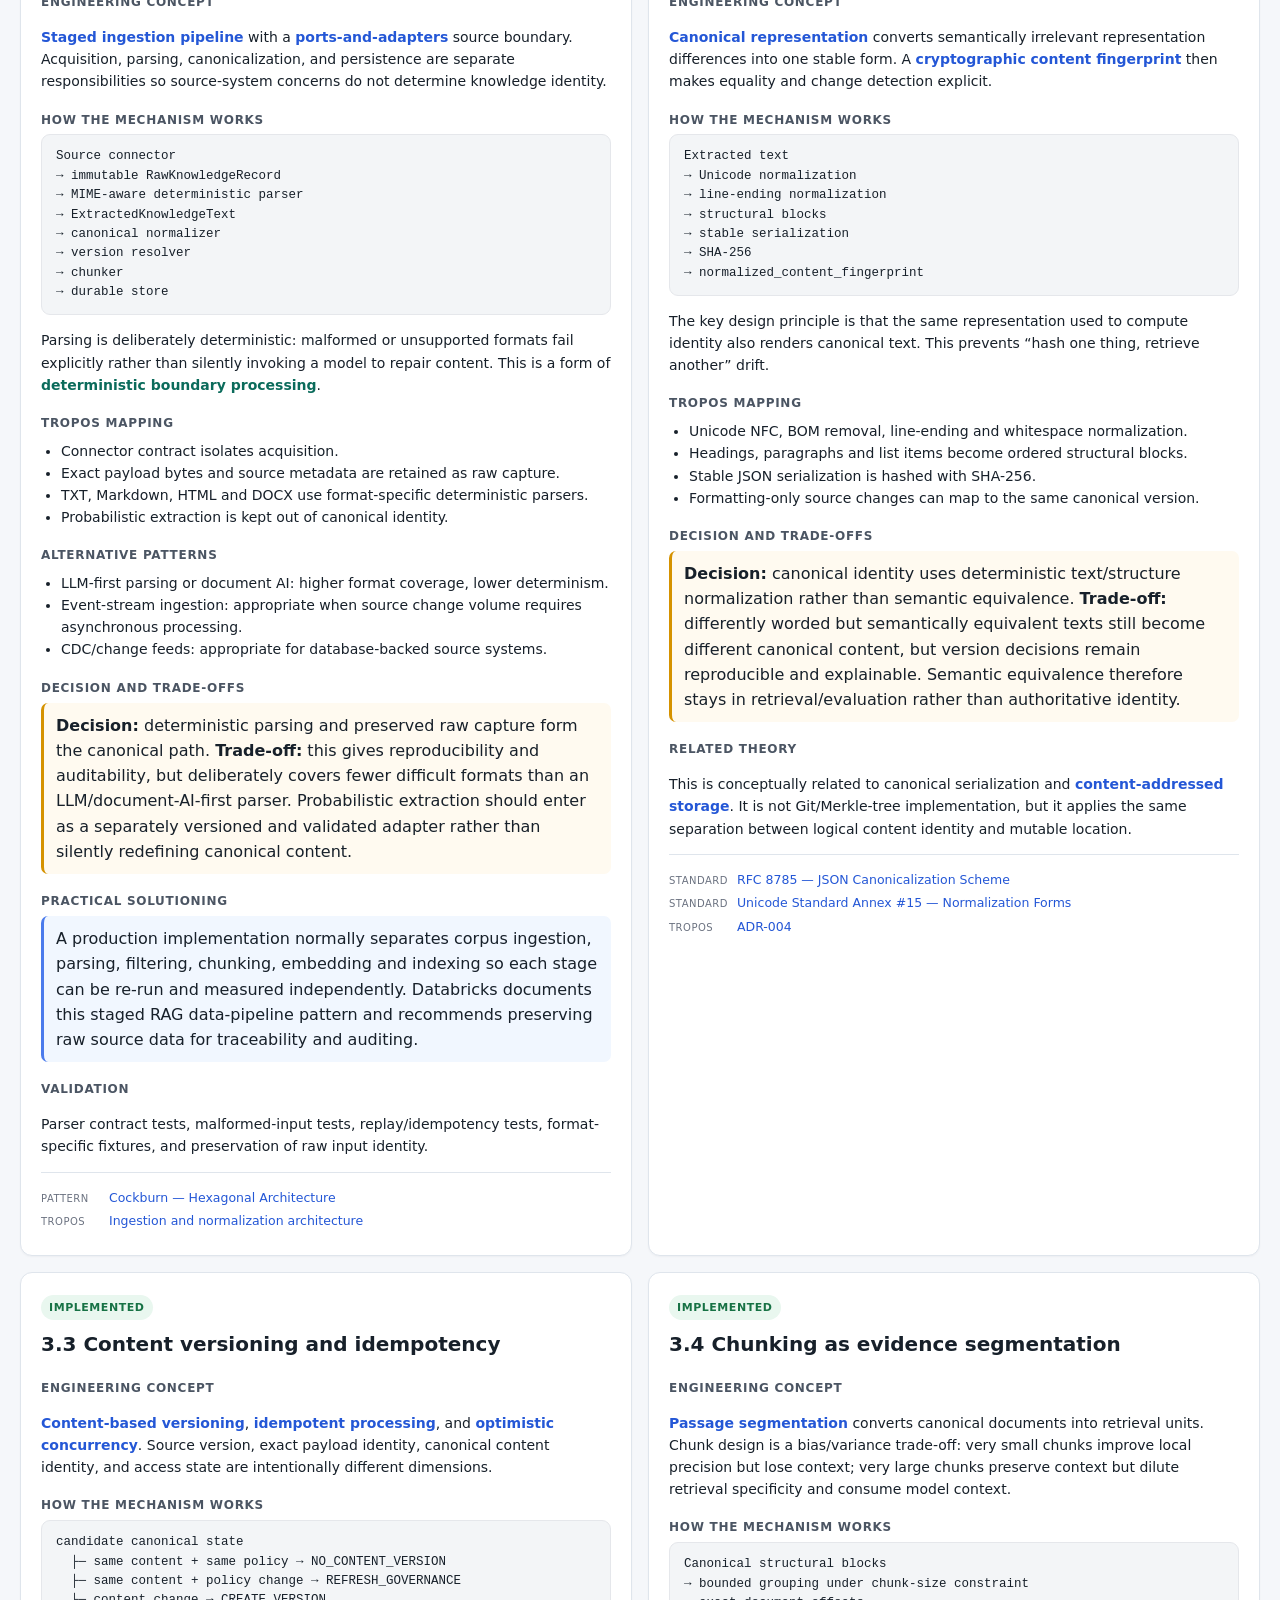
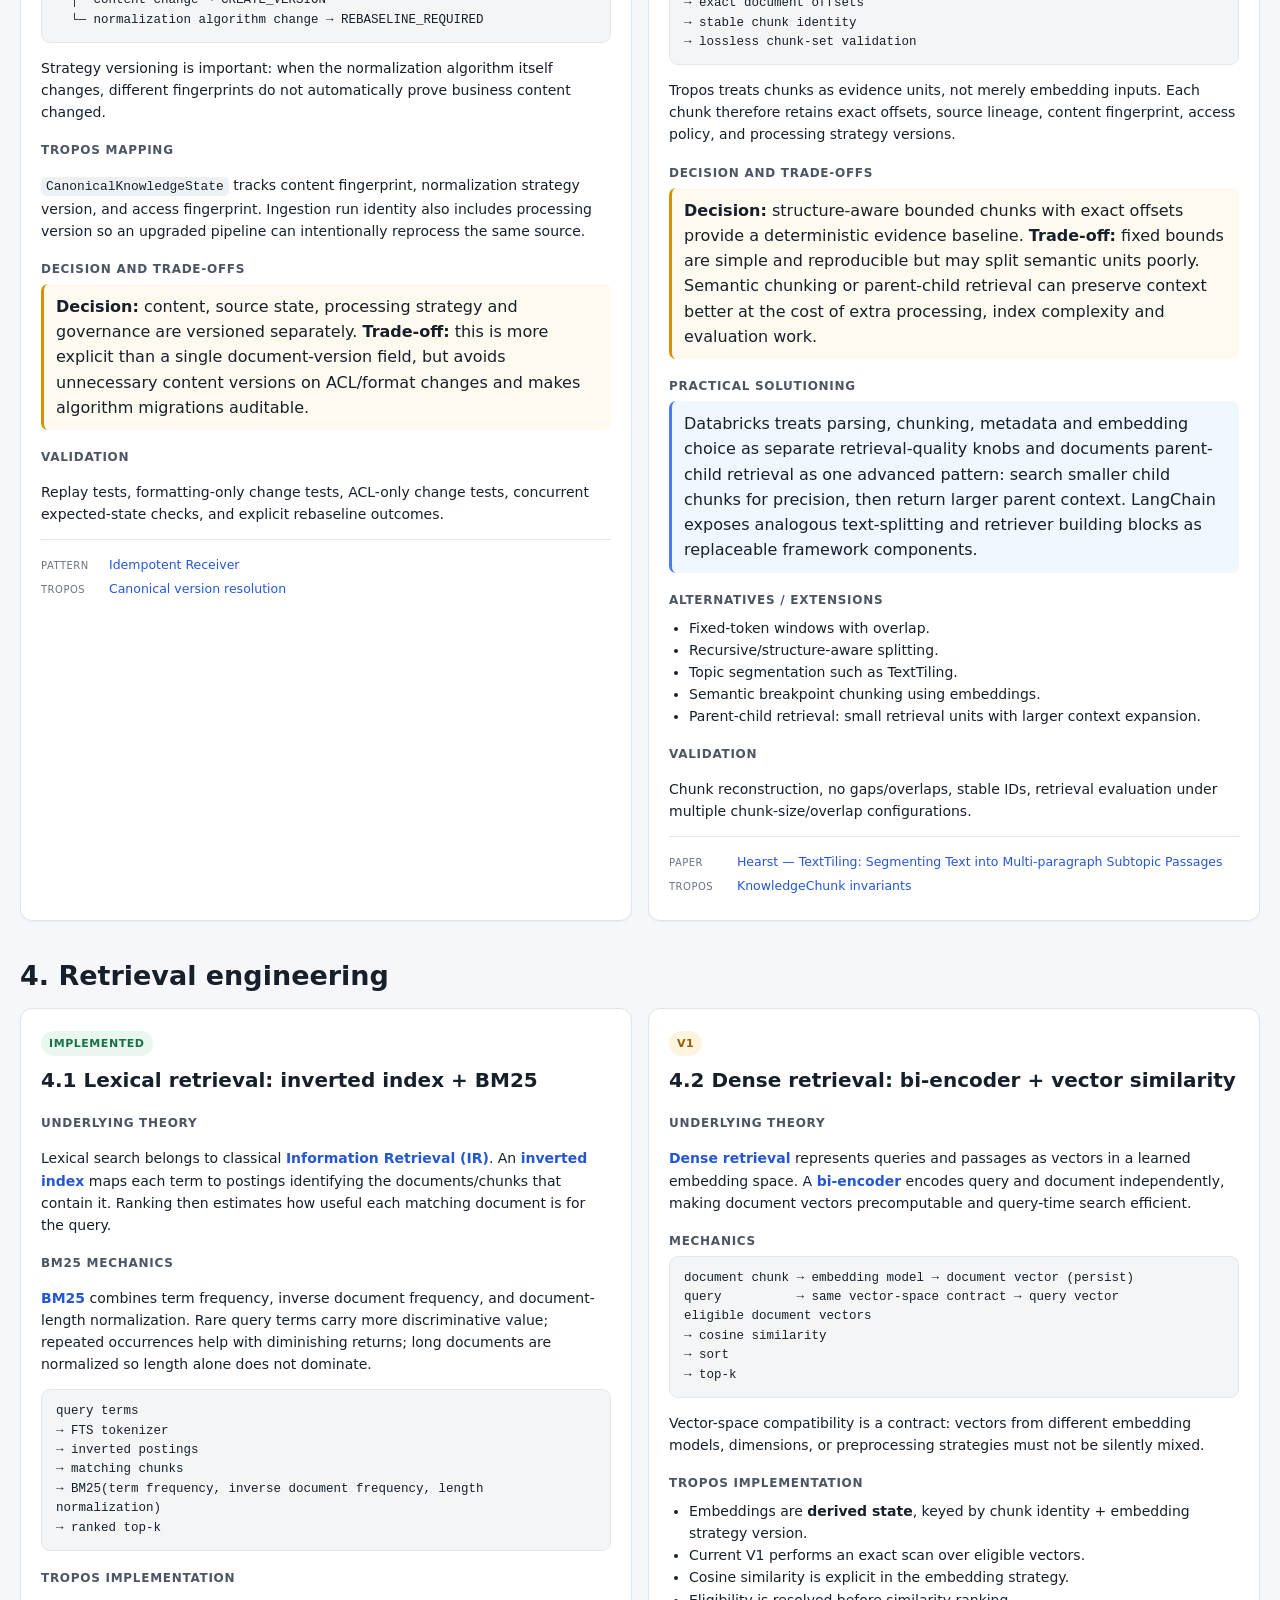
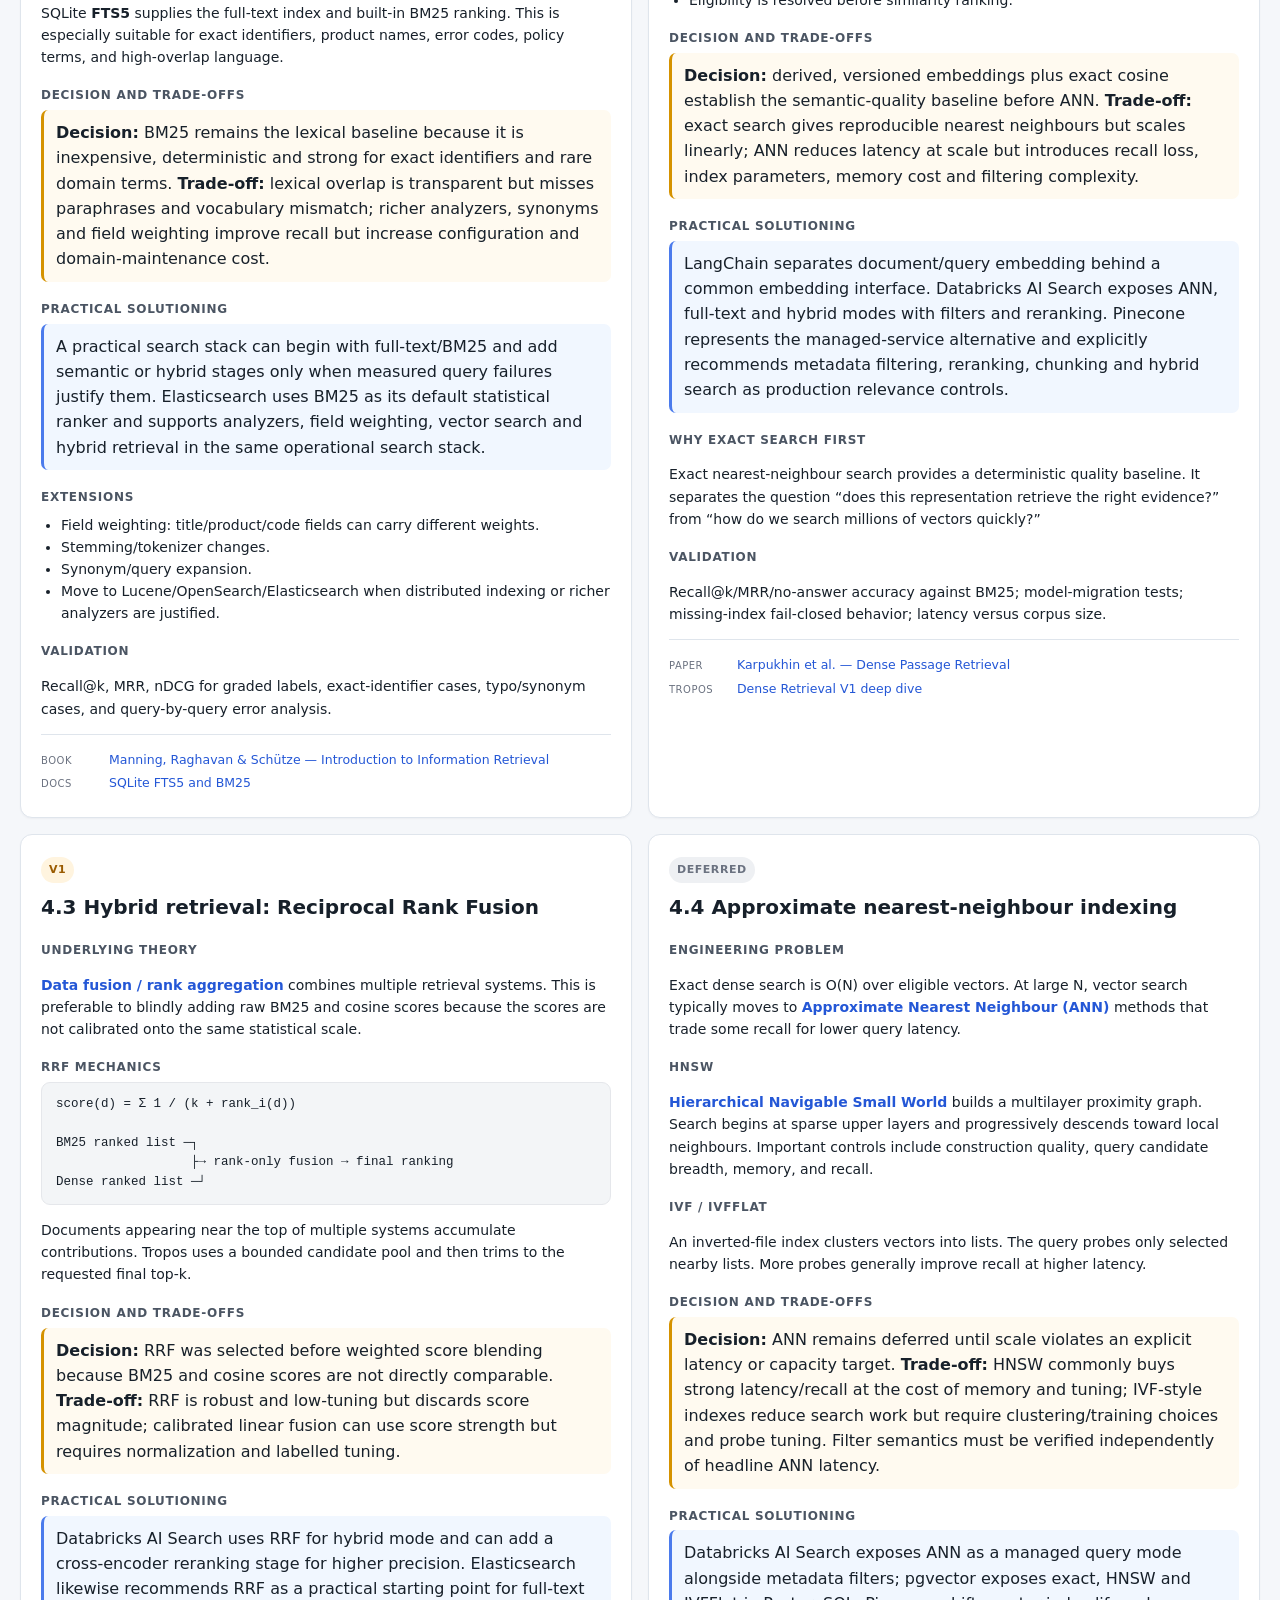
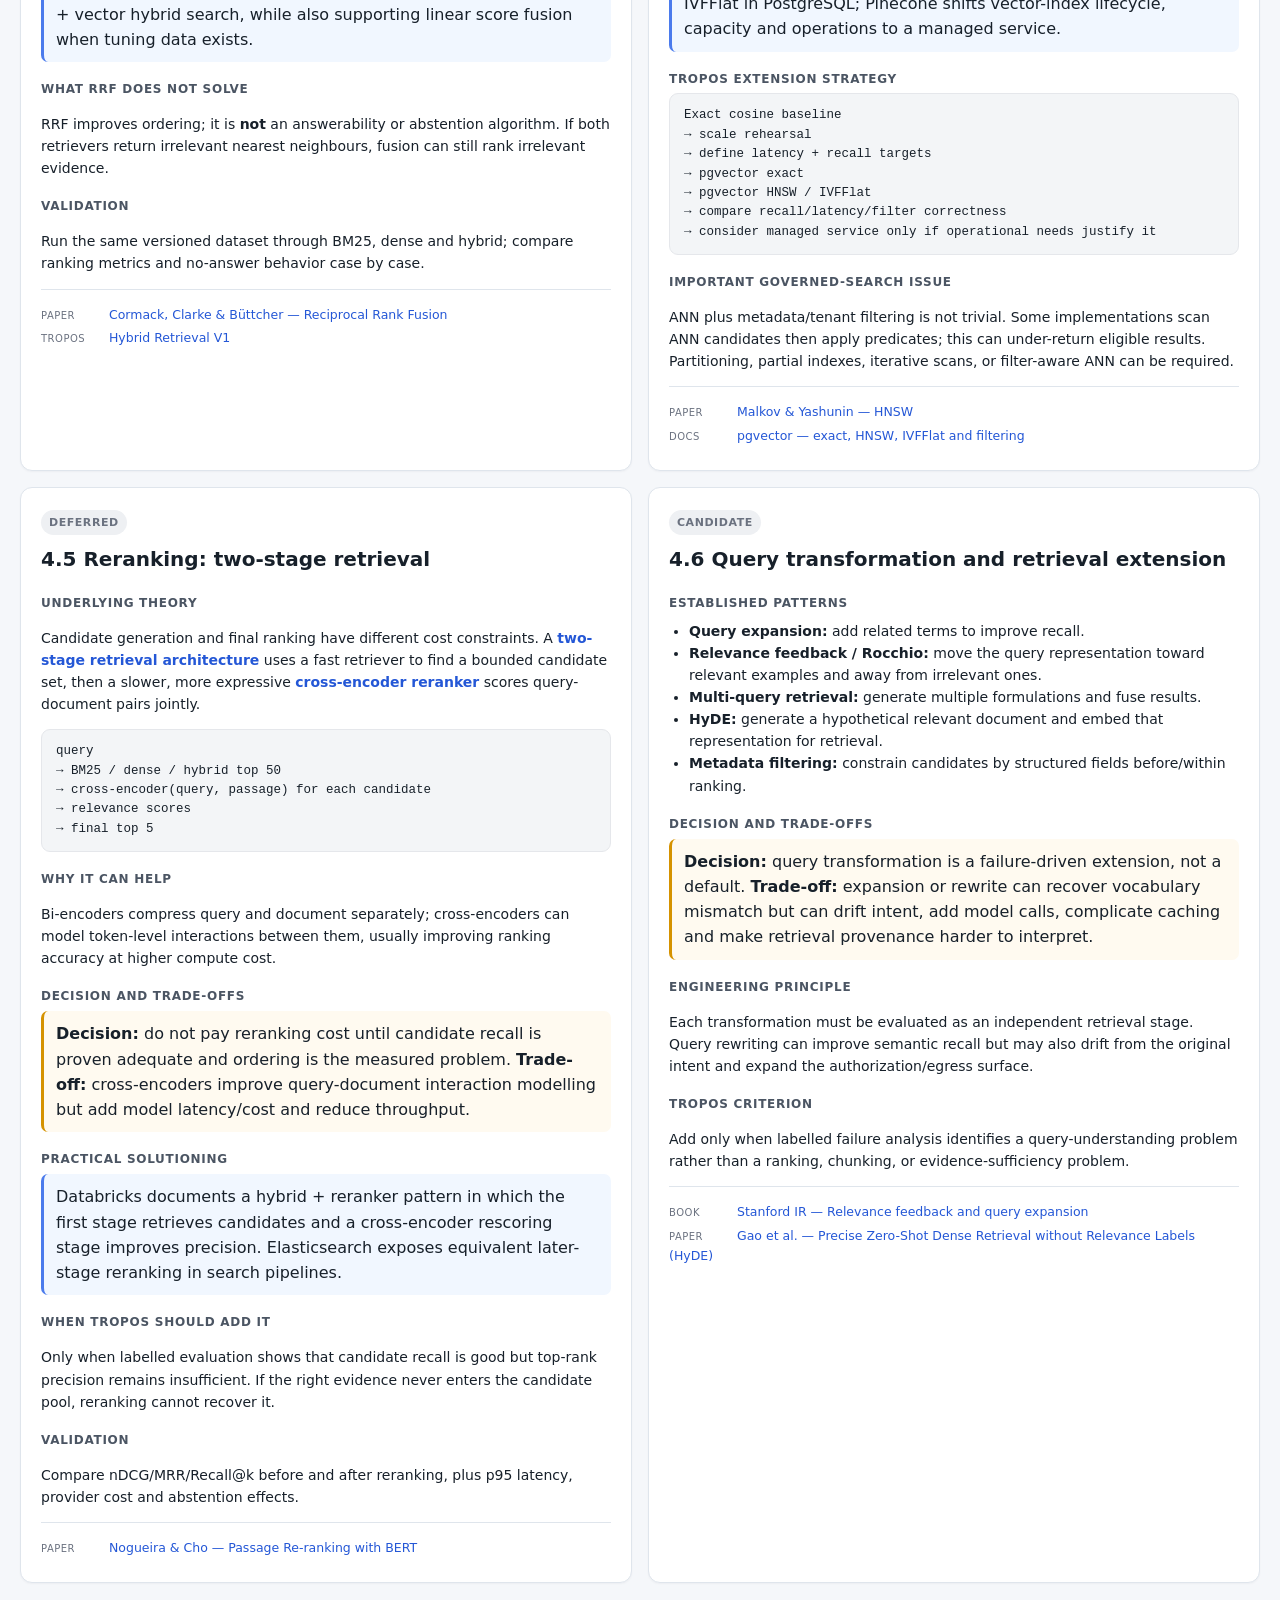
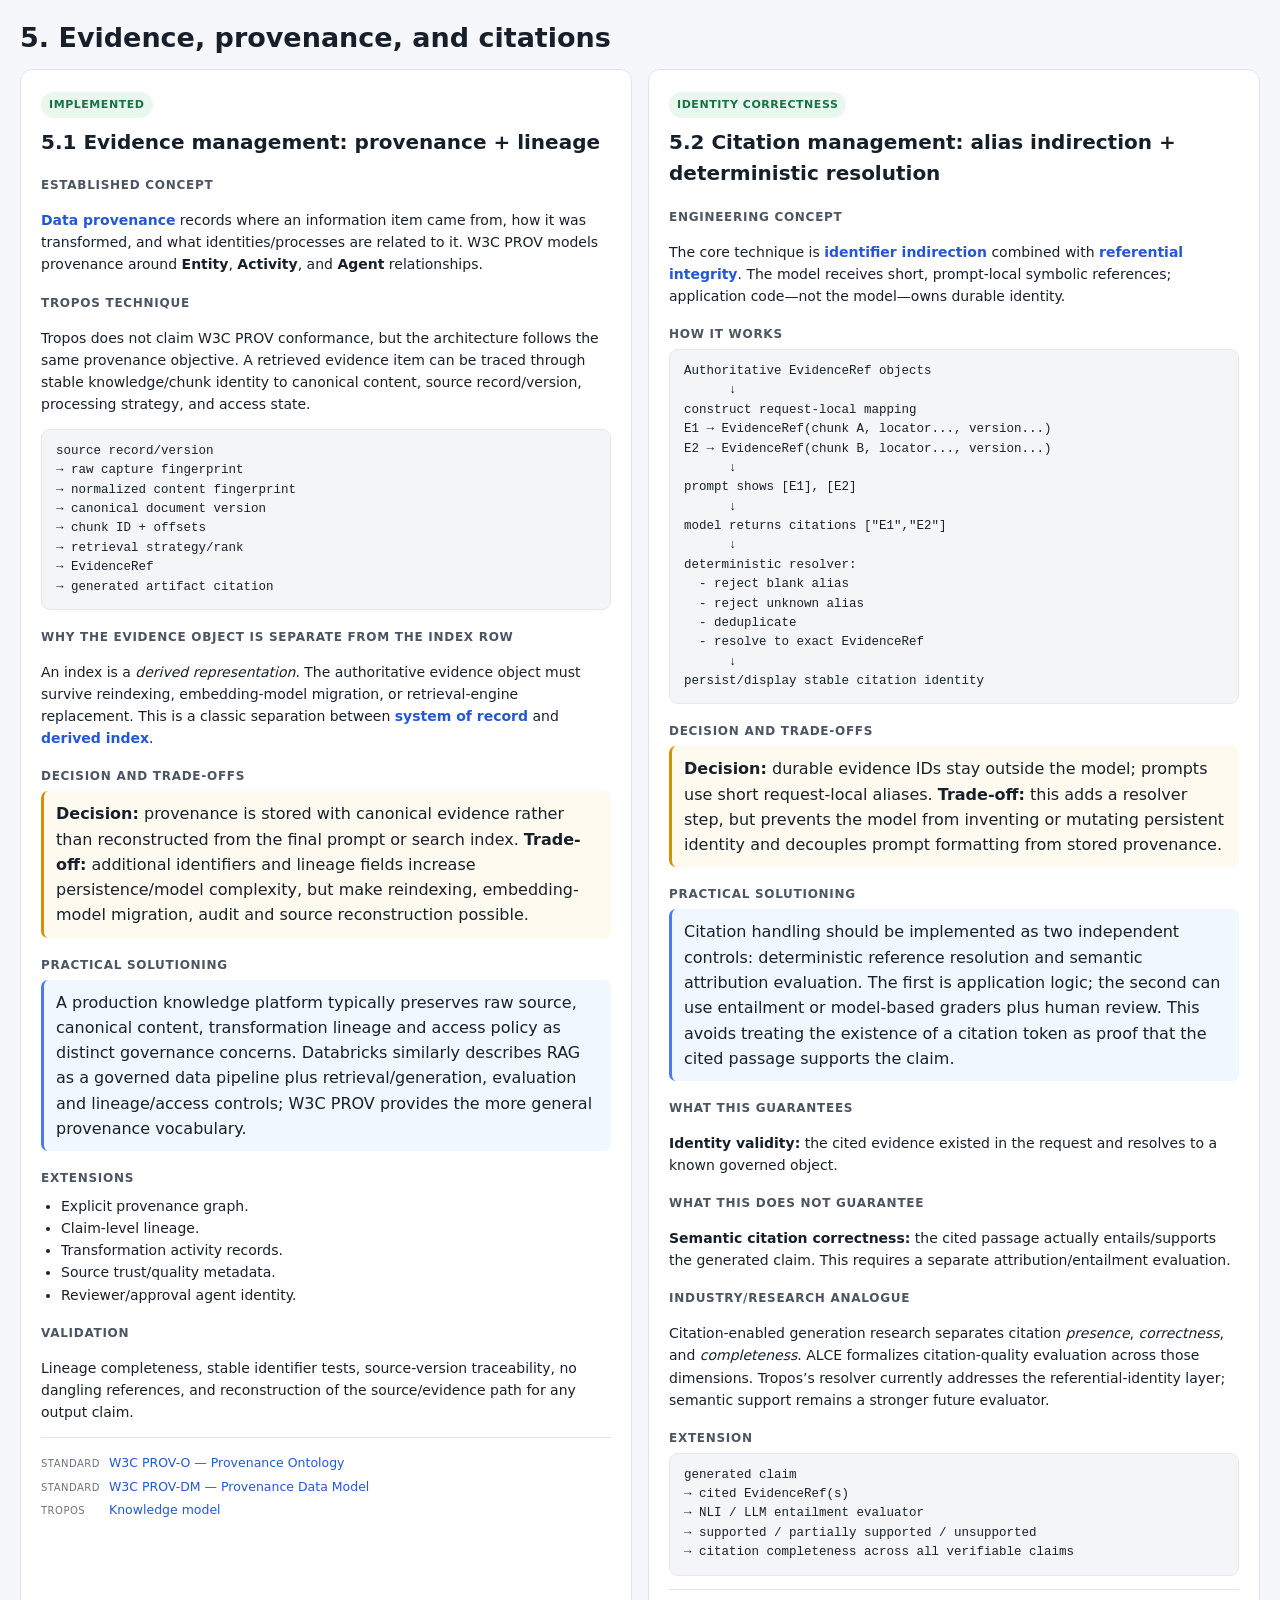
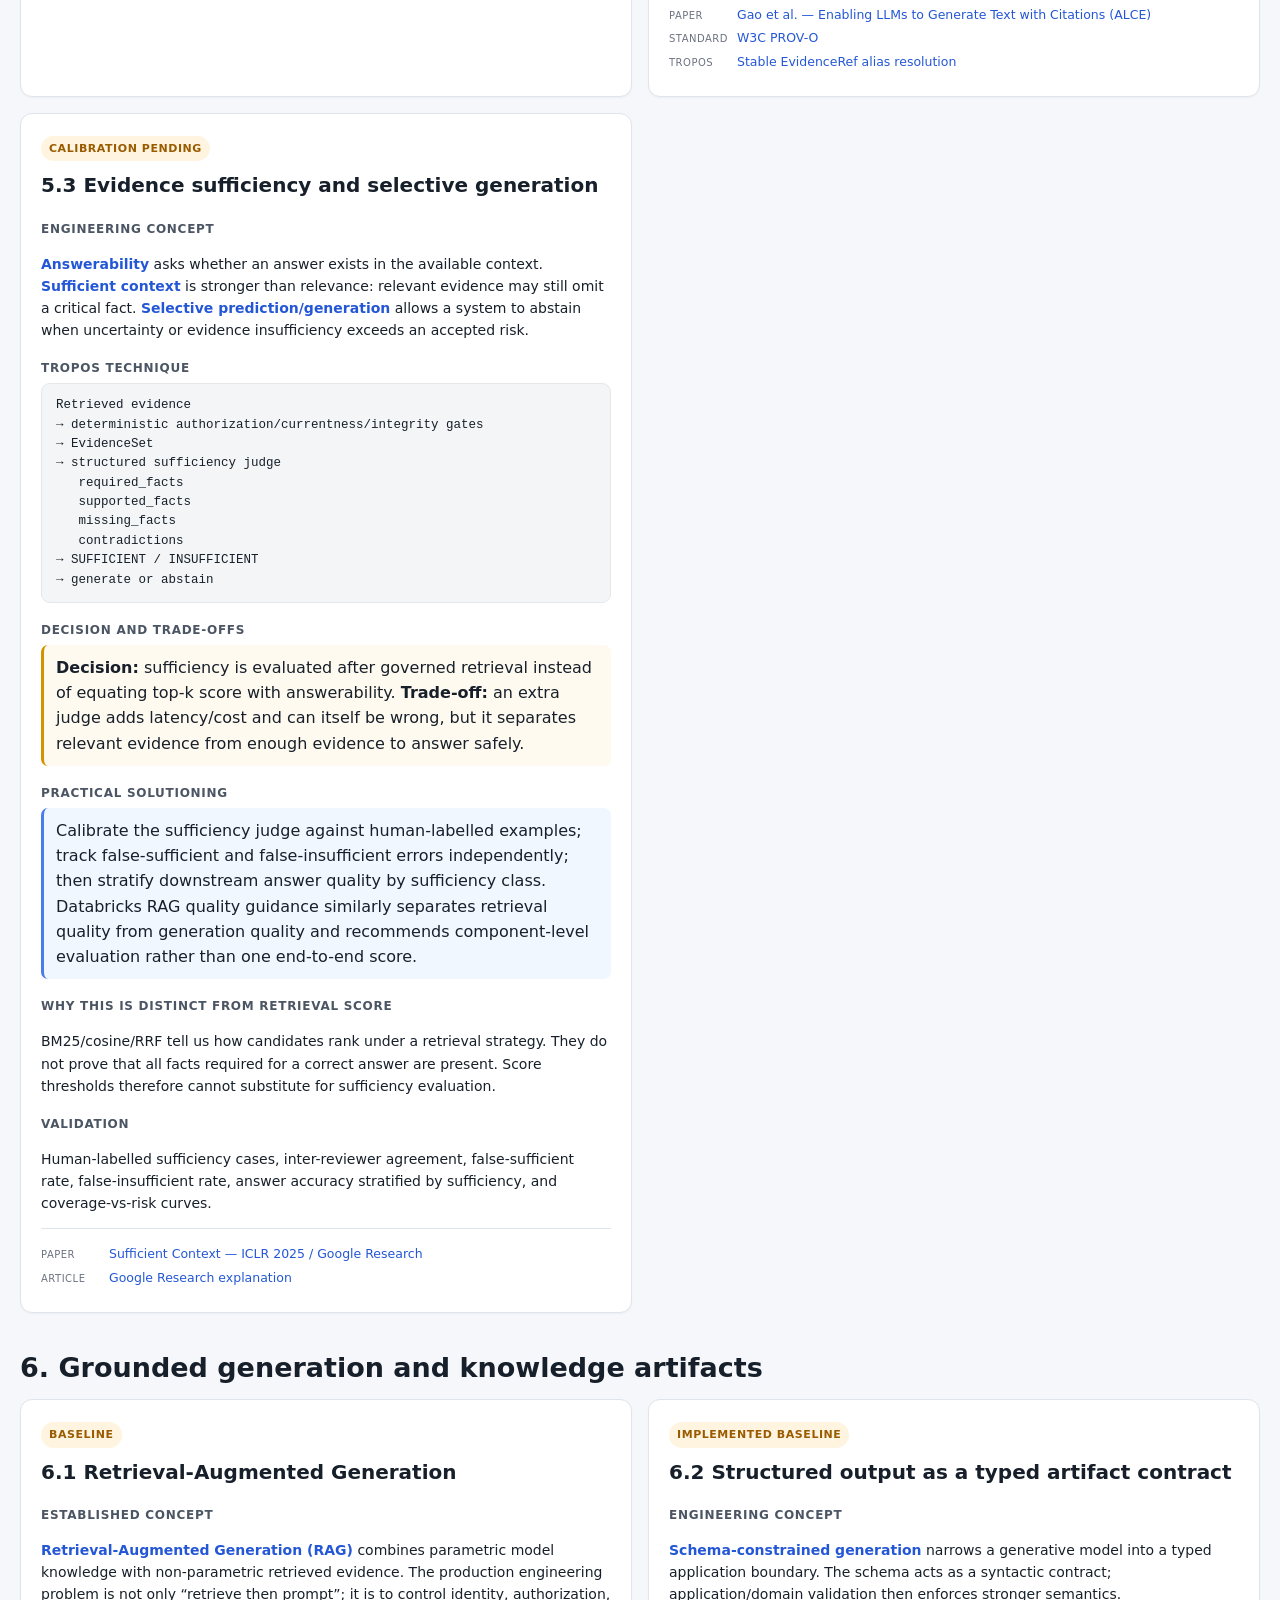
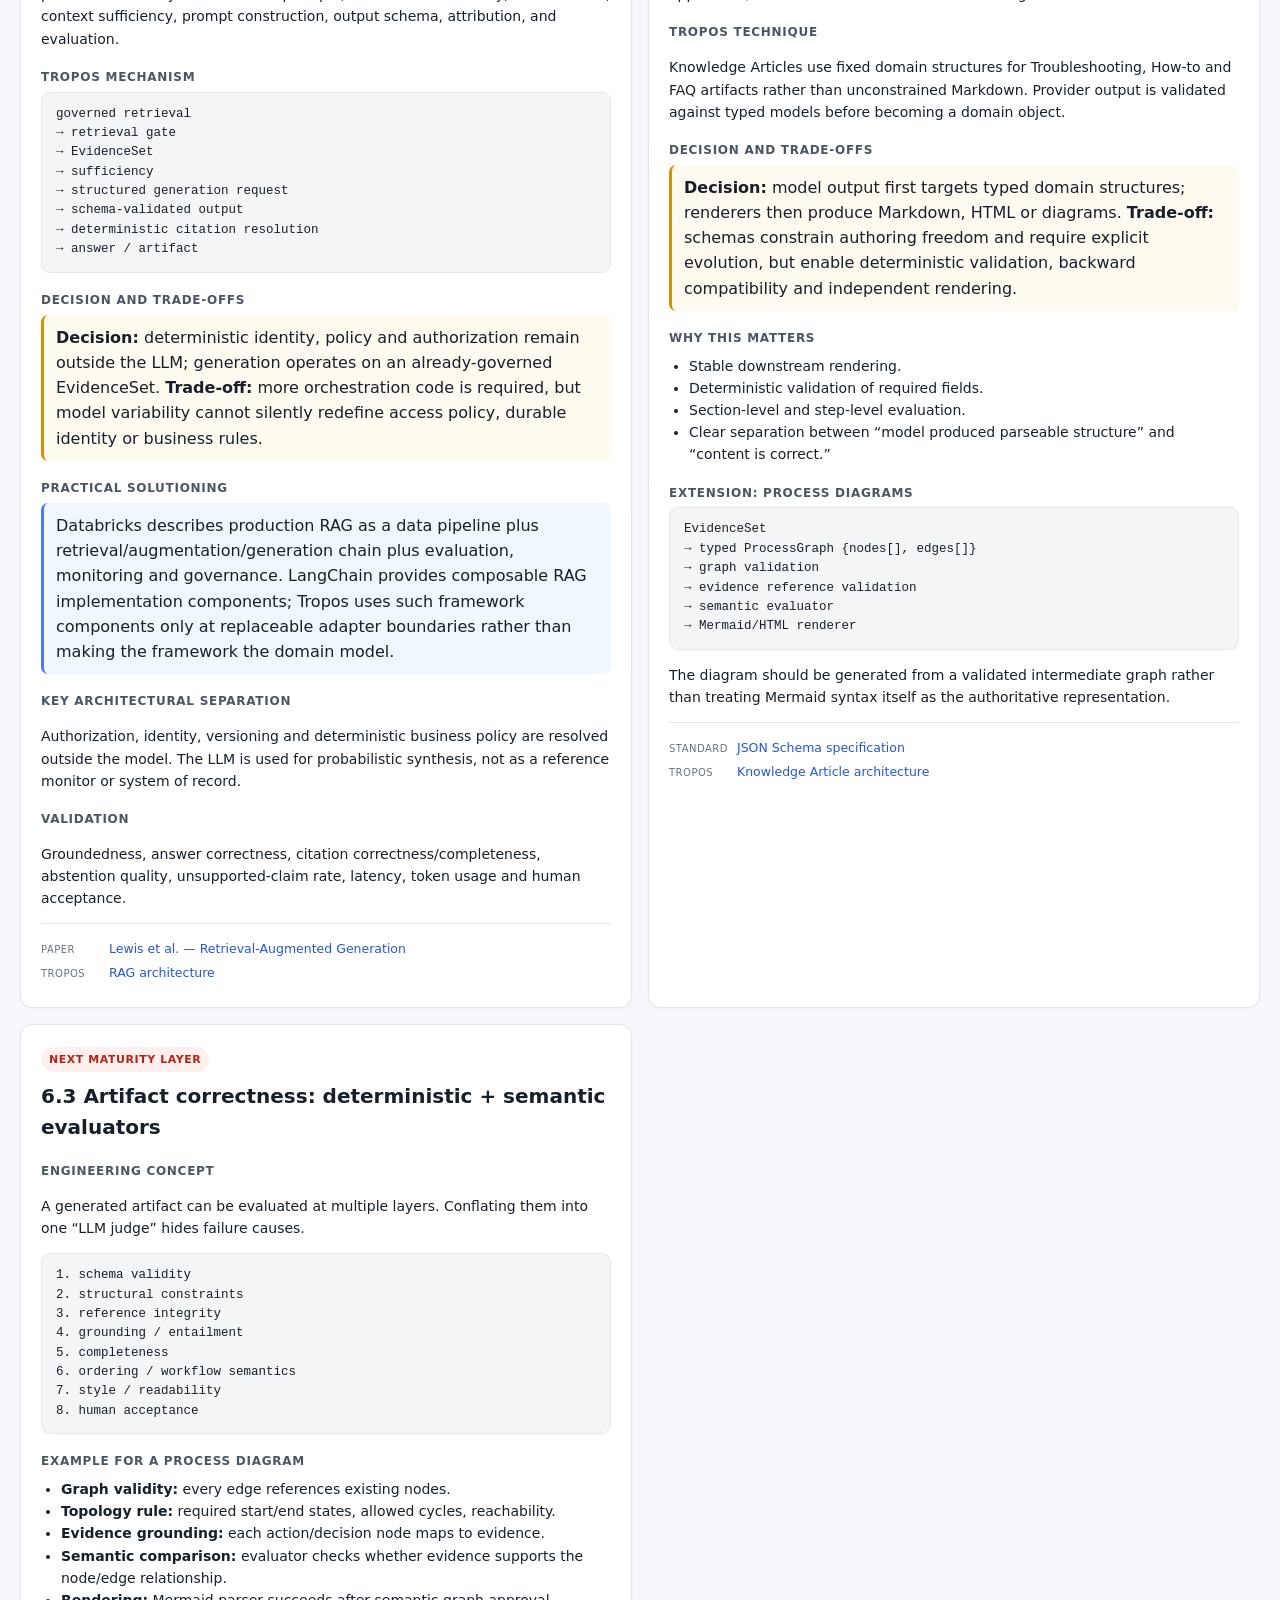
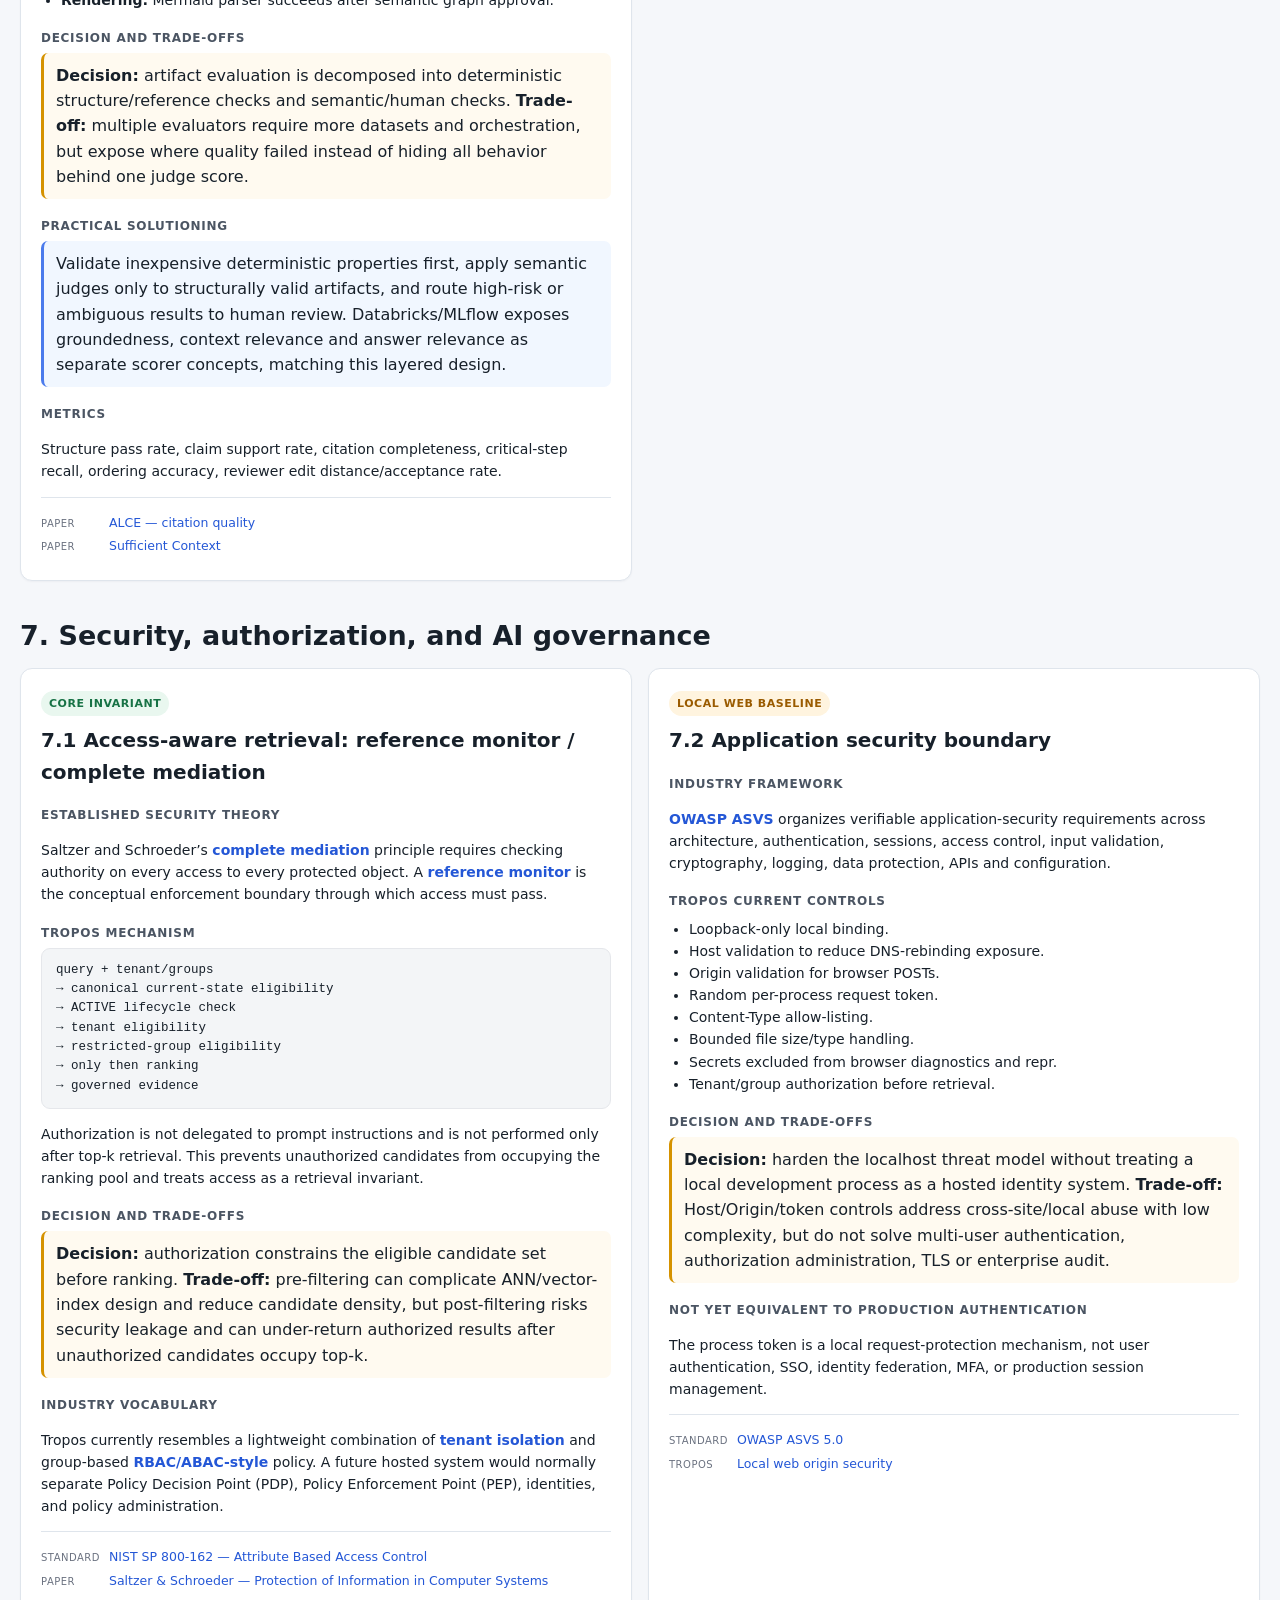
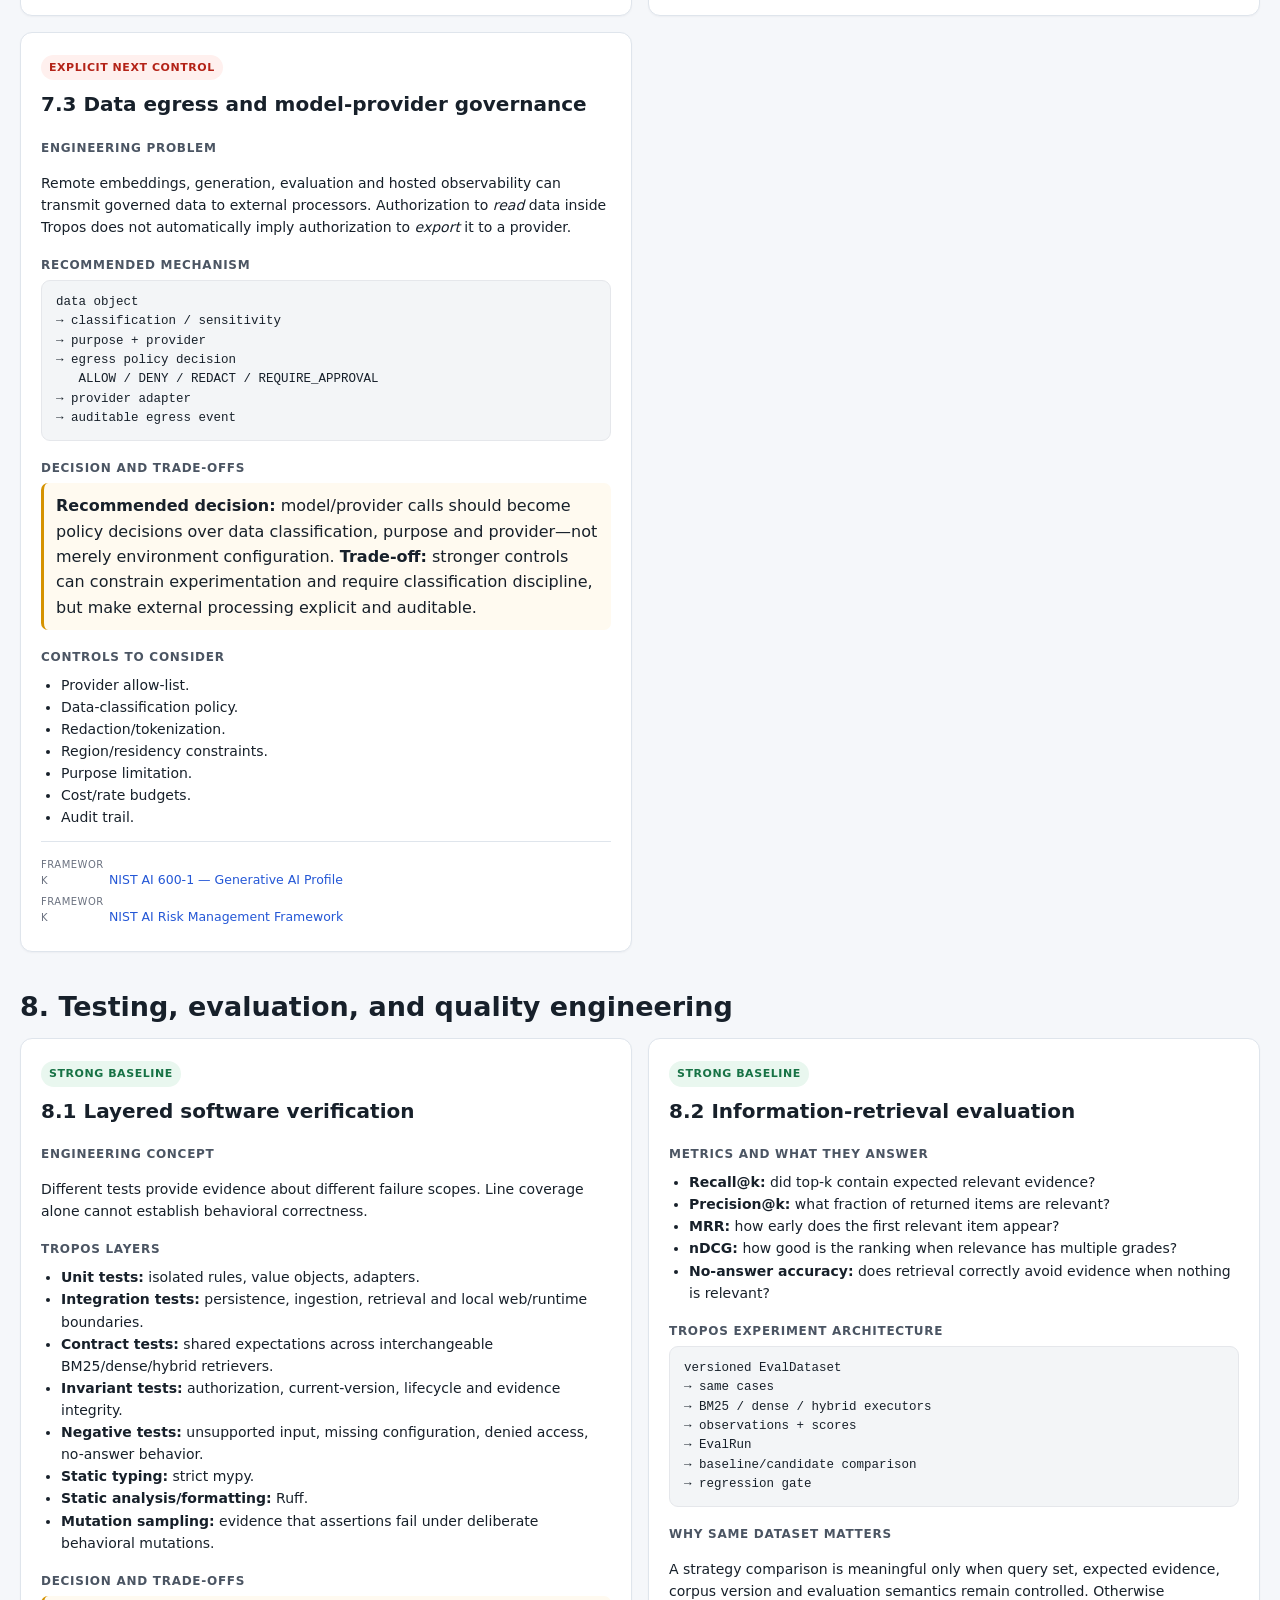
==== commit 2993b5cf: "docs: add quality operations and architecture trade-offs" ====
--- a/docs/learning/ENGINEERING_CAPABILITY_SOLUTION_MAP.html
+++ b/docs/learning/ENGINEERING_CAPABILITY_SOLUTION_MAP.html
@@ -348,14 +348,14 @@
 → only then ranking
 → governed evidence</div>
 <p>Authorization is not delegated to prompt instructions and is not performed only after top-k retrieval. This prevents unauthorized candidates from occupying the ranking pool and treats access as a retrieval invariant.</p>
-<h4>Industry vocabulary</h4><p>Tropos currently resembles a lightweight combination of <span class="term">tenant isolation</span> and group-based <span class="term">RBAC/ABAC-style</span> policy. A future hosted system would normally separate Policy Decision Point (PDP), Policy Enforcement Point (PEP), identities, and policy administration.</p>
+<h4>Decision and trade-offs</h4><div class="tradeoff"><strong>Decision:</strong> authorization constrains the eligible candidate set before ranking. <strong>Trade-off:</strong> pre-filtering can complicate ANN/vector-index design and reduce candidate density, but post-filtering risks security leakage and can under-return authorized results after unauthorized candidates occupy top-k.</div><h4>Industry vocabulary</h4><p>Tropos currently resembles a lightweight combination of <span class="term">tenant isolation</span> and group-based <span class="term">RBAC/ABAC-style</span> policy. A future hosted system would normally separate Policy Decision Point (PDP), Policy Enforcement Point (PEP), identities, and policy administration.</p>
 <div class="refs"><a href="https://csrc.nist.gov/pubs/sp/800/162/upd2/final"><span class="kind">Standard</span> NIST SP 800-162 — Attribute Based Access Control</a><a href="https://www.cs.virginia.edu/~evans/cs551/saltzer/"><span class="kind">Paper</span> Saltzer &amp; Schroeder — Protection of Information in Computer Systems</a></div>
 </article>
 
 <article class="card" id="app-security"><span class="status partial">Local web baseline</span><h3>7.2 Application security boundary</h3>
 <h4>Industry framework</h4><p><span class="term">OWASP ASVS</span> organizes verifiable application-security requirements across architecture, authentication, sessions, access control, input validation, cryptography, logging, data protection, APIs and configuration.</p>
 <h4>Tropos current controls</h4><ul><li>Loopback-only local binding.</li><li>Host validation to reduce DNS-rebinding exposure.</li><li>Origin validation for browser POSTs.</li><li>Random per-process request token.</li><li>Content-Type allow-listing.</li><li>Bounded file size/type handling.</li><li>Secrets excluded from browser diagnostics and repr.</li><li>Tenant/group authorization before retrieval.</li></ul>
-<h4>Not yet equivalent to production authentication</h4><p>The process token is a local request-protection mechanism, not user authentication, SSO, identity federation, MFA, or production session management.</p>
+<h4>Decision and trade-offs</h4><div class="tradeoff"><strong>Decision:</strong> harden the localhost threat model without treating a local development process as a hosted identity system. <strong>Trade-off:</strong> Host/Origin/token controls address cross-site/local abuse with low complexity, but do not solve multi-user authentication, authorization administration, TLS or enterprise audit.</div><h4>Not yet equivalent to production authentication</h4><p>The process token is a local request-protection mechanism, not user authentication, SSO, identity federation, MFA, or production session management.</p>
 <div class="refs"><a href="https://asvs.owasp.org/"><span class="kind">Standard</span> OWASP ASVS 5.0</a><a href="../security/LOCAL_WEB_SECURITY.md"><span class="kind">Tropos</span> Local web origin security</a></div>
 </article>
 
@@ -368,7 +368,7 @@
    ALLOW / DENY / REDACT / REQUIRE_APPROVAL
 → provider adapter
 → auditable egress event</div>
-<h4>Controls to consider</h4><ul><li>Provider allow-list.</li><li>Data-classification policy.</li><li>Redaction/tokenization.</li><li>Region/residency constraints.</li><li>Purpose limitation.</li><li>Cost/rate budgets.</li><li>Audit trail.</li></ul>
+<h4>Decision and trade-offs</h4><div class="tradeoff"><strong>Recommended decision:</strong> model/provider calls should become policy decisions over data classification, purpose and provider—not merely environment configuration. <strong>Trade-off:</strong> stronger controls can constrain experimentation and require classification discipline, but make external processing explicit and auditable.</div><h4>Controls to consider</h4><ul><li>Provider allow-list.</li><li>Data-classification policy.</li><li>Redaction/tokenization.</li><li>Region/residency constraints.</li><li>Purpose limitation.</li><li>Cost/rate budgets.</li><li>Audit trail.</li></ul>
 <div class="refs"><a href="https://nvlpubs.nist.gov/nistpubs/ai/NIST.AI.600-1.pdf"><span class="kind">Framework</span> NIST AI 600-1 — Generative AI Profile</a><a href="https://www.nist.gov/itl/ai-risk-management-framework"><span class="kind">Framework</span> NIST AI Risk Management Framework</a></div>
 </article>
 </div>
@@ -381,7 +381,7 @@
 <article class="card" id="verification"><span class="status implemented">Strong baseline</span><h3>8.1 Layered software verification</h3>
 <h4>Engineering concept</h4><p>Different tests provide evidence about different failure scopes. Line coverage alone cannot establish behavioral correctness.</p>
 <h4>Tropos layers</h4><ul><li><strong>Unit tests:</strong> isolated rules, value objects, adapters.</li><li><strong>Integration tests:</strong> persistence, ingestion, retrieval and local web/runtime boundaries.</li><li><strong>Contract tests:</strong> shared expectations across interchangeable BM25/dense/hybrid retrievers.</li><li><strong>Invariant tests:</strong> authorization, current-version, lifecycle and evidence integrity.</li><li><strong>Negative tests:</strong> unsupported input, missing configuration, denied access, no-answer behavior.</li><li><strong>Static typing:</strong> strict mypy.</li><li><strong>Static analysis/formatting:</strong> Ruff.</li><li><strong>Mutation sampling:</strong> evidence that assertions fail under deliberate behavioral mutations.</li></ul>
-<h4>Technical distinction</h4><p><span class="term">Coverage</span> answers what code executed; <span class="term">mutation testing</span> asks whether tests detect changed behavior; <span class="term">contract tests</span> ask whether alternative implementations satisfy one behavioral interface.</p>
+<h4>Decision and trade-offs</h4><div class="tradeoff"><strong>Decision:</strong> use multiple verification layers rather than a single coverage target. <strong>Trade-off:</strong> more suites increase CI maintenance and runtime, but unit coverage alone cannot prove infrastructure contracts, security invariants or AI-system regressions.</div><h4>Technical distinction</h4><p><span class="term">Coverage</span> answers what code executed; <span class="term">mutation testing</span> asks whether tests detect changed behavior; <span class="term">contract tests</span> ask whether alternative implementations satisfy one behavioral interface.</p>
 <div class="refs"><a href="https://martinfowler.com/articles/practical-test-pyramid.html"><span class="kind">Pattern</span> Fowler — Practical Test Pyramid</a><a href="https://hypothesis.works/articles/what-is-property-based-testing/"><span class="kind">Method</span> Property-based testing overview</a></div>
 </article>
 
@@ -395,7 +395,7 @@
 → baseline/candidate comparison
 → regression gate</div>
 <h4>Why same dataset matters</h4><p>A strategy comparison is meaningful only when query set, expected evidence, corpus version and evaluation semantics remain controlled. Otherwise model/index changes are confounded with data changes.</p>
-<h4>Next rigor</h4><p>Graded relevance labels, nDCG, larger independent cases, confidence intervals/bootstrap analysis, blind holdouts where feasible, and query-family correlation awareness.</p>
+<h4>Decision and trade-offs</h4><div class="tradeoff"><strong>Decision:</strong> retrieval changes are compared on a fixed, versioned corpus/dataset before promotion. <strong>Trade-off:</strong> curated labels cost time and can overfit development behavior, but without stable labels retrieval optimization becomes anecdotal.</div><h4>Practical solutioning</h4><div class="practical">Databricks AI Search quality guidance starts with a reproducible evaluation framework before retrieval tuning and uses ranking metrics such as Recall@k, Precision@k and graded-relevance measures. This maps directly to Tropos EvalDataset/EvalRun design.</div><h4>Next rigor</h4><p>Graded relevance labels, nDCG, larger independent cases, confidence intervals/bootstrap analysis, blind holdouts where feasible, and query-family correlation awareness.</p>
 <div class="refs"><a href="https://www-nlp.stanford.edu/IR-book/html/htmledition/evaluation-in-information-retrieval-1.html"><span class="kind">Book</span> Stanford IR — Evaluation in information retrieval</a><a href="../architecture/EVALUATION_MODEL.md"><span class="kind">Tropos</span> Evaluation product model</a></div>
 </article>
 
@@ -409,14 +409,14 @@
 ≠ user outcome</div>
 <p>This decomposition is critical: a correct answer can hide poor retrieval; excellent retrieval can feed an insufficient context; valid citations can point to evidence that does not entail the claim.</p>
 <h4>Recommended evaluator mix</h4><ul><li><strong>Deterministic graders:</strong> schema, required fields, reference integrity.</li><li><strong>Model-based graders:</strong> entailment, completeness, semantic correctness.</li><li><strong>Human review:</strong> high-risk or ambiguous quality decisions.</li><li><strong>Product outcome metrics:</strong> acceptance, edits, reuse, resolution success.</li></ul>
-<h4>Quality control</h4><p>LLM-as-judge should itself be versioned and calibrated against human labels; it should not be treated as objective ground truth.</p>
+<h4>Decision and trade-offs</h4><div class="tradeoff"><strong>Decision:</strong> deterministic, model-based and human evaluation remain separate rather than collapsing into one universal LLM judge. <strong>Trade-off:</strong> this creates more evaluator contracts and datasets, but reduces correlated judge failure and keeps high-risk decisions reviewable.</div><h4>Practical solutioning</h4><div class="practical">Databricks/MLflow and TruLens expose separate RAG scorers for groundedness, context relevance and answer relevance. AI observability/evaluation platforms such as LangSmith can be used as experiment and annotation surfaces while Tropos retains vendor-neutral EvalRun contracts.</div><h4>Quality control</h4><p>LLM-as-judge should itself be versioned and calibrated against human labels; it should not be treated as objective ground truth.</p>
 <div class="refs"><a href="https://research.google/pubs/sufficient-context-a-new-lens-on-retrieval-augmented-generation-systems/"><span class="kind">Paper</span> Sufficient Context</a><a href="https://aclanthology.org/2023.emnlp-main.398/"><span class="kind">Paper</span> ALCE</a><a href="../quality/EVAL_STRATEGY.md"><span class="kind">Tropos</span> Evaluation strategy</a></div>
 </article>
 
 <article class="card" id="regression"><span class="status implemented">Delivery control</span><h3>8.4 Regression gating and change evidence</h3>
 <h4>Engineering concept</h4><p>A <span class="term">quality gate</span> converts measured behavior into a release decision. The important distinction is between zero-tolerance invariants (e.g., authorization leakage) and degradable quality metrics (e.g., small recall change).</p>
 <h4>Tropos mechanism</h4><p>Baseline and candidate EvalRuns are compared under fixed dataset/provenance. Hard invariant failures remain release-blocking; retrieval-quality movement is interpreted under explicit tolerances rather than mixed with security correctness.</p>
-<h4>Related deployment pattern</h4><p>This is analogous to <span class="term">continuous verification</span>: CI tests source correctness while evaluation gates check AI-system behavior under representative cases.</p>
+<h4>Decision and trade-offs</h4><div class="tradeoff"><strong>Decision:</strong> zero-tolerance invariants and degradable quality metrics use different gate semantics. <strong>Trade-off:</strong> a strict single threshold is simpler, but can either block harmless score noise or permit unacceptable security/correctness defects.</div><h4>Related deployment pattern</h4><p>This is analogous to <span class="term">continuous verification</span>: CI tests source correctness while evaluation gates check AI-system behavior under representative cases.</p>
 <div class="refs"><a href="../architecture/EVALUATION_EXPERIMENTS.md"><span class="kind">Tropos</span> Evaluation experiments</a><a href="../delivery/CI_CD.md"><span class="kind">Tropos</span> CI/CD controls</a></div>
 </article>
 </div>
@@ -440,7 +440,7 @@
    ├─ model
    ├─ tokens
    └─ latency</div>
-<h4>Next architecture</h4><div class="mechanics">Tropos instrumentation
+<h4>Decision and trade-offs</h4><div class="tradeoff"><strong>Decision:</strong> retain Tropos-owned semantic trace fields while moving transport/export toward OpenTelemetry. <strong>Trade-off:</strong> vendor-native SDKs can be faster to adopt, but a vendor-neutral telemetry layer preserves portability; AI-specific tools can remain optional downstream views.</div><h4>Practical solutioning</h4><div class="practical">Instrument spans, metrics and logs once, propagate trace context, then export through an OpenTelemetry Collector to operational backends such as Splunk or Grafana and optionally to AI-specific analysis platforms. Keep sensitive prompt/evidence payload policy separate from generic telemetry export.</div><h4>Next architecture</h4><div class="mechanics">Tropos instrumentation
 → OpenTelemetry SDK
 → OTel Collector
 → one or more backends
@@ -463,13 +463,13 @@
   p50/p95/p99
   retrieval quality unchanged?
 → introduce ANN only when target violated</div>
-<h4>Tail latency</h4><p>Distributed systems are often governed by the slow tail rather than the average request. Provider latency, retrieval, retries and fan-out can compound at high percentiles.</p>
+<h4>Decision and trade-offs</h4><div class="tradeoff"><strong>Decision:</strong> use exact, low-complexity baselines until explicit p95/p99 or capacity targets fail. <strong>Trade-off:</strong> early distributed/vector infrastructure can improve headline scale while creating operational cost before it is needed; delaying it requires honest scale testing so the trigger is not missed.</div><h4>Practical solutioning</h4><div class="practical">Define an SLO-shaped workload, capture p50/p95/p99, throughput, concurrency, memory and retrieval quality at increasing corpus sizes, then compare exact search, HNSW/IVF and managed vector services under the same access-filtering and relevance constraints.</div><h4>Tail latency</h4><p>Distributed systems are often governed by the slow tail rather than the average request. Provider latency, retrieval, retries and fan-out can compound at high percentiles.</p>
 <div class="refs"><a href="https://research.google/pubs/the-tail-at-scale/"><span class="kind">Paper</span> Dean &amp; Barroso — The Tail at Scale</a><a href="https://sre.google/sre-book/monitoring-distributed-systems/"><span class="kind">Book</span> Four Golden Signals</a></div>
 </article>
 
 <article class="card" id="reliability"><span class="status partial">Partial</span><h3>9.3 Reliability and resilience</h3>
 <h4>Established mechanisms</h4><ul><li><strong>Timeout:</strong> bound dependency wait time.</li><li><strong>Retry:</strong> repeat transient failures only when operation semantics allow it.</li><li><strong>Exponential backoff + jitter:</strong> avoid synchronized retry storms.</li><li><strong>Circuit breaker:</strong> stop repeated calls to an unhealthy dependency.</li><li><strong>Idempotency:</strong> repeated request does not create unintended duplicate state.</li><li><strong>Bulkhead/backpressure:</strong> limit failure propagation/resource exhaustion.</li><li><strong>Graceful degradation:</strong> preserve safe partial capability.</li></ul>
-<h4>Tropos today</h4><p>Provider timeouts, explicit fail-closed errors, idempotent ingestion/materialization and BM25 independence provide part of this foundation. General retry/backoff/circuit-breaker policies are not yet systemic.</p>
+<h4>Decision and trade-offs</h4><div class="tradeoff"><strong>Decision:</strong> operations that can safely replay are designed idempotently before general retries are introduced. <strong>Trade-off:</strong> retries improve transient-failure recovery but can amplify load, duplicate non-idempotent effects and worsen tail latency unless bounded with backoff, jitter and retry budgets.</div><h4>Practical solutioning</h4><div class="practical">Classify failures into retryable/non-retryable; bound every remote call with a timeout; retry only idempotent/transient operations; use exponential backoff with jitter; and add circuit breaking or backpressure when a dependency or local resource is saturated.</div><h4>Tropos today</h4><p>Provider timeouts, explicit fail-closed errors, idempotent ingestion/materialization and BM25 independence provide part of this foundation. General retry/backoff/circuit-breaker policies are not yet systemic.</p>
 <h4>Reliability metrics</h4><p>Availability, error rate, dependency failure rate, retry rate, recovery time, SLO attainment, and eventually RTO/RPO for durable production state.</p>
 <div class="refs"><a href="https://aws.amazon.com/builders-library/timeouts-retries-and-backoff-with-jitter/"><span class="kind">Article</span> Amazon Builders' Library — Timeouts, retries and backoff with jitter</a><a href="https://sre.google/sre-book/service-best-practices/"><span class="kind">Book</span> Google SRE — Production service practices</a></div>
 </article>
@@ -487,7 +487,7 @@
 
 Delivery health
   deployment frequency / change failure / lead time / recovery</div>
-<h4>Tropos direction</h4><p>Runtime traces already provide inputs for the first two planes. Product outcome instrumentation should be added when review/publish and user workflows exist, otherwise KPI values would be invented rather than observed.</p>
+<h4>Decision and trade-offs</h4><div class="tradeoff"><strong>Decision:</strong> separate operational telemetry, AI quality and product/business outcomes. <strong>Trade-off:</strong> a single dashboard is visually simpler but encourages misleading causal conclusions; layered measures make it possible to see whether a quality improvement translated into user or business value.</div><h4>Tropos direction</h4><p>Runtime traces already provide inputs for the first two planes. Product outcome instrumentation should be added when review/publish and user workflows exist, otherwise KPI values would be invented rather than observed.</p>
 <div class="refs"><a href="https://sre.google/sre-book/monitoring-distributed-systems/"><span class="kind">Book</span> Google SRE — service monitoring</a><a href="https://dora.dev/research/"><span class="kind">Research</span> DORA software delivery performance</a></div>
 </article>
 </div>
@@ -500,7 +500,7 @@
 <article class="card"><span class="status implemented">Strong</span><h3>10.1 Modular monolith + Ports and Adapters</h3>
 <h4>Established concept</h4><p><span class="term">Hexagonal Architecture / Ports and Adapters</span> keeps application/domain rules independent from transport, database, model provider and external service technologies. A <span class="term">modular monolith</span> retains one deployable unit while imposing internal module boundaries.</p>
 <h4>Tropos mapping</h4><ul><li><code>tropos.core</code> owns reusable source, knowledge, retrieval, evidence and evaluation mechanics.</li><li>Capabilities such as Resolve own domain-specific business semantics.</li><li>LLM, embeddings, persistence, source connectors and retrievers implement Tropos-owned ports.</li><li>Frameworks/providers remain adapters rather than domain owners.</li></ul>
-<h4>Engineering benefit</h4><p>Replaceability can be tested: BM25, dense and hybrid implement the same retrieval contract; model providers can be swapped without changing Knowledge Article domain objects.</p>
+<h4>Decision and trade-offs</h4><div class="tradeoff"><strong>Decision:</strong> keep framework/provider dependencies at adapter boundaries. <strong>Trade-off:</strong> explicit ports and orchestration add code compared with adopting an end-to-end framework abstraction, but keep domain policy, governance and lifecycle replaceable and testable.</div><h4>Practical solutioning</h4><div class="practical">LangChain is useful as an implementation toolkit for model, embedding, retriever and vector-store integrations. Tropos can adopt those adapters where useful while keeping application contracts inside the hexagonal boundary.</div><h4>Engineering benefit</h4><p>Replaceability can be tested: BM25, dense and hybrid implement the same retrieval contract; model providers can be swapped without changing Knowledge Article domain objects.</p>
 <h4>Trade-off</h4><p>Tropos maintains explicit orchestration and adapter code instead of outsourcing architecture to a framework. This costs code but keeps governance and domain semantics visible.</p>
 <div class="refs"><a href="https://alistair.cockburn.us/hexagonal-architecture/"><span class="kind">Pattern</span> Cockburn — Hexagonal Architecture</a><a href="../architecture/ARCHITECTURE_OVERVIEW.md"><span class="kind">Tropos</span> Architecture overview</a></div>
 </article>
@@ -508,13 +508,13 @@
 <article class="card"><span class="status implemented">Strong</span><h3>10.2 Architecture decisions and strategy versioning</h3>
 <h4>Established concept</h4><p><span class="term">Architecture Decision Records (ADRs)</span> retain the context, decision, alternatives, consequences and revisit conditions behind durable technical choices.</p>
 <h4>Tropos mechanism</h4><p>Algorithm identity is also made explicit through strategy versions: normalizer version, chunker version, retrieval strategy, embedding strategy and processing version. This converts algorithm changes into observable lineage rather than invisible implementation drift.</p>
-<h4>Why strategy versioning matters</h4><p>AI/data systems can change behavior without changing business input. Recording the algorithm/configuration identity supports replay, comparison, migration, rollback and audit.</p>
+<h4>Decision and trade-offs</h4><div class="tradeoff"><strong>Decision:</strong> behavior-changing processing strategies are explicitly versioned, while durable architectural choices are recorded separately in ADRs. <strong>Trade-off:</strong> more provenance fields and migration discipline are required, but silent behavioral drift becomes observable and reversible.</div><h4>Why strategy versioning matters</h4><p>AI/data systems can change behavior without changing business input. Recording the algorithm/configuration identity supports replay, comparison, migration, rollback and audit.</p>
 <div class="refs"><a href="https://cognitect.com/blog/2011/11/15/documenting-architecture-decisions"><span class="kind">Pattern</span> Michael Nygard — Documenting Architecture Decisions</a><a href="../decisions/README.md"><span class="kind">Tropos</span> ADR index</a></div>
 </article>
 
 <article class="card"><span class="status partial">Framework in use</span><h3>10.3 Software product-quality model</h3>
 <h4>Industry frame</h4><p>ISO/IEC 25010:2023 defines a software/ICT product-quality model with nine top-level characteristics: functional suitability, performance efficiency, compatibility, interaction capability, reliability, security, maintainability, flexibility and safety.</p>
-<h4>Application to Tropos</h4><p>The map in this document uses those categories as a checklist for requirements and evidence, while AI-system quality adds retrieval, grounding, attribution, abstention and model-governance dimensions not captured by conventional software quality alone.</p>
+<h4>Decision and trade-offs</h4><div class="tradeoff"><strong>Decision:</strong> conventional software quality and AI-specific quality are modelled as complementary layers. <strong>Trade-off:</strong> this is more complex than one generic accuracy/reliability score, but avoids hiding performance, security or operability regressions behind model-quality improvements.</div><h4>Application to Tropos</h4><p>The map in this document uses those categories as a checklist for requirements and evidence, while AI-system quality adds retrieval, grounding, attribution, abstention and model-governance dimensions not captured by conventional software quality alone.</p>
 <div class="refs"><a href="https://www.iso.org/standard/78176.html"><span class="kind">Standard</span> ISO/IEC 25010:2023 — Product quality model</a></div>
 </article>
 </div>
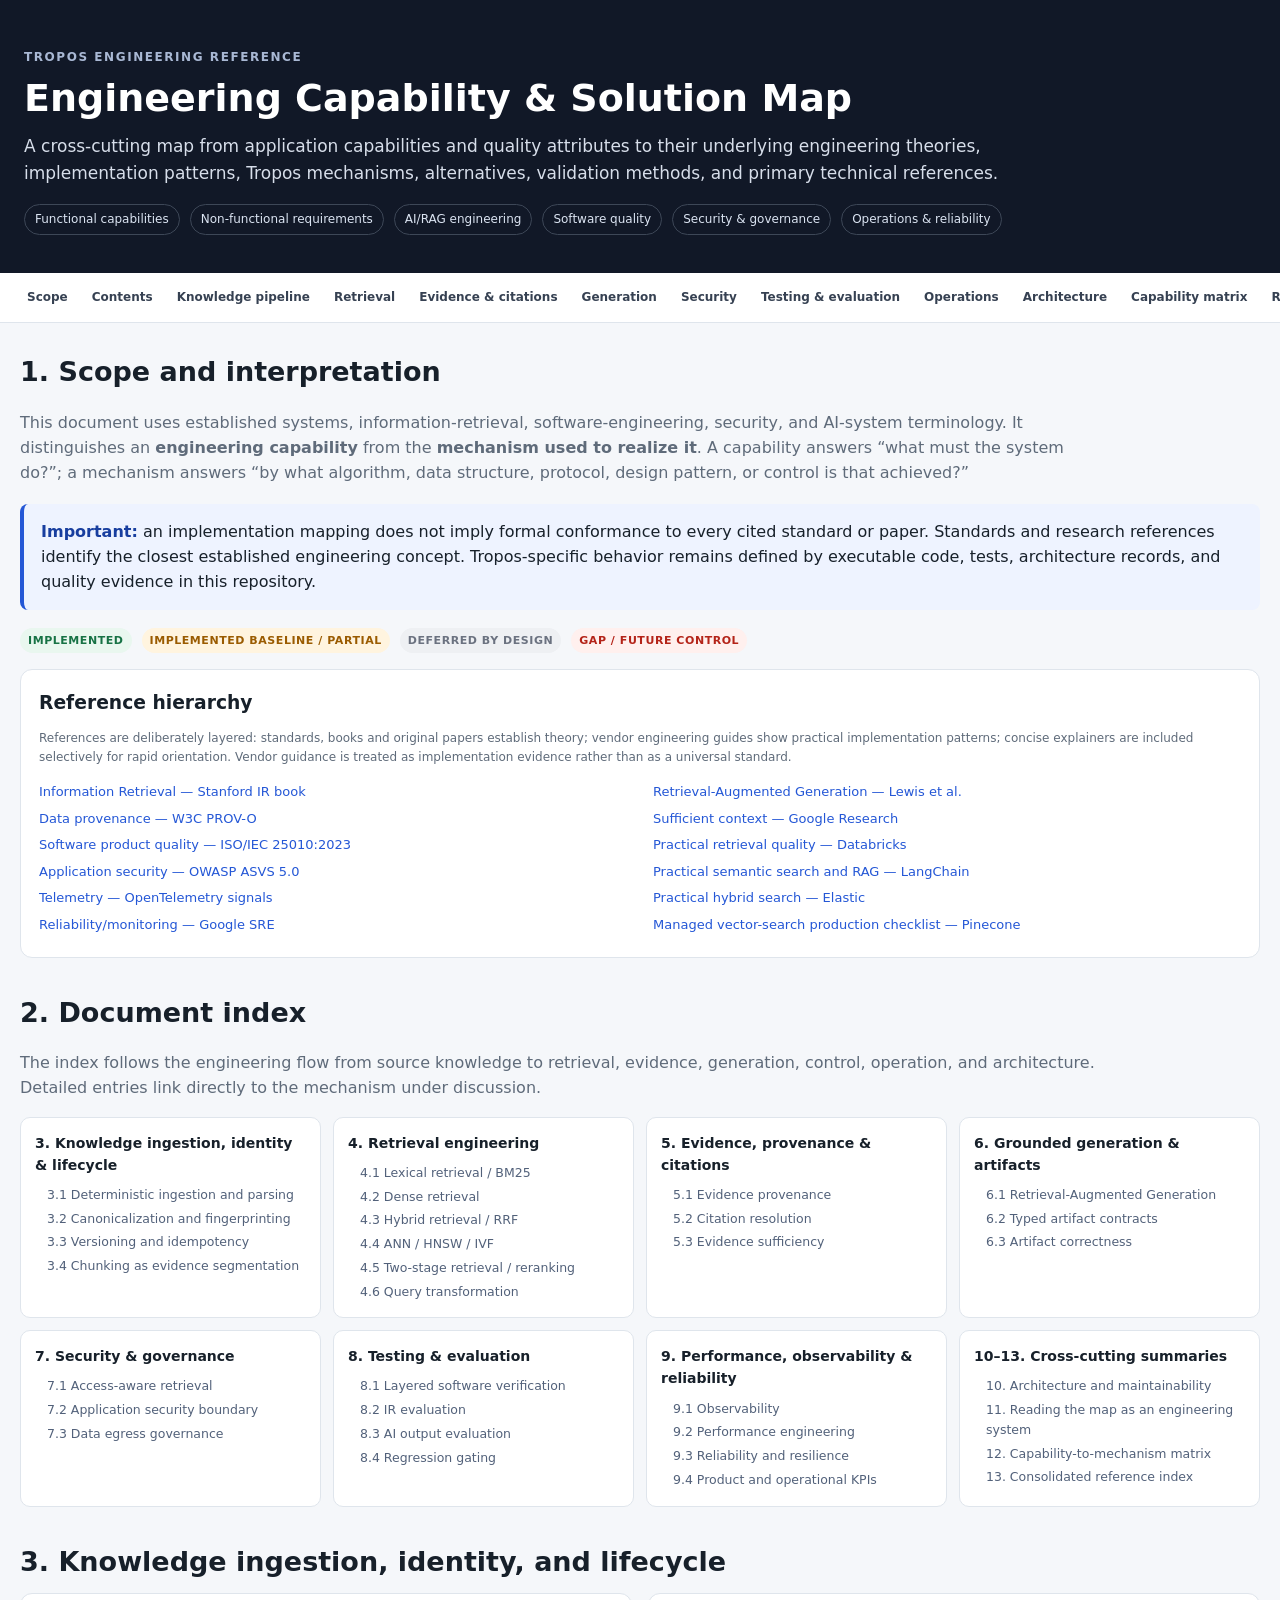
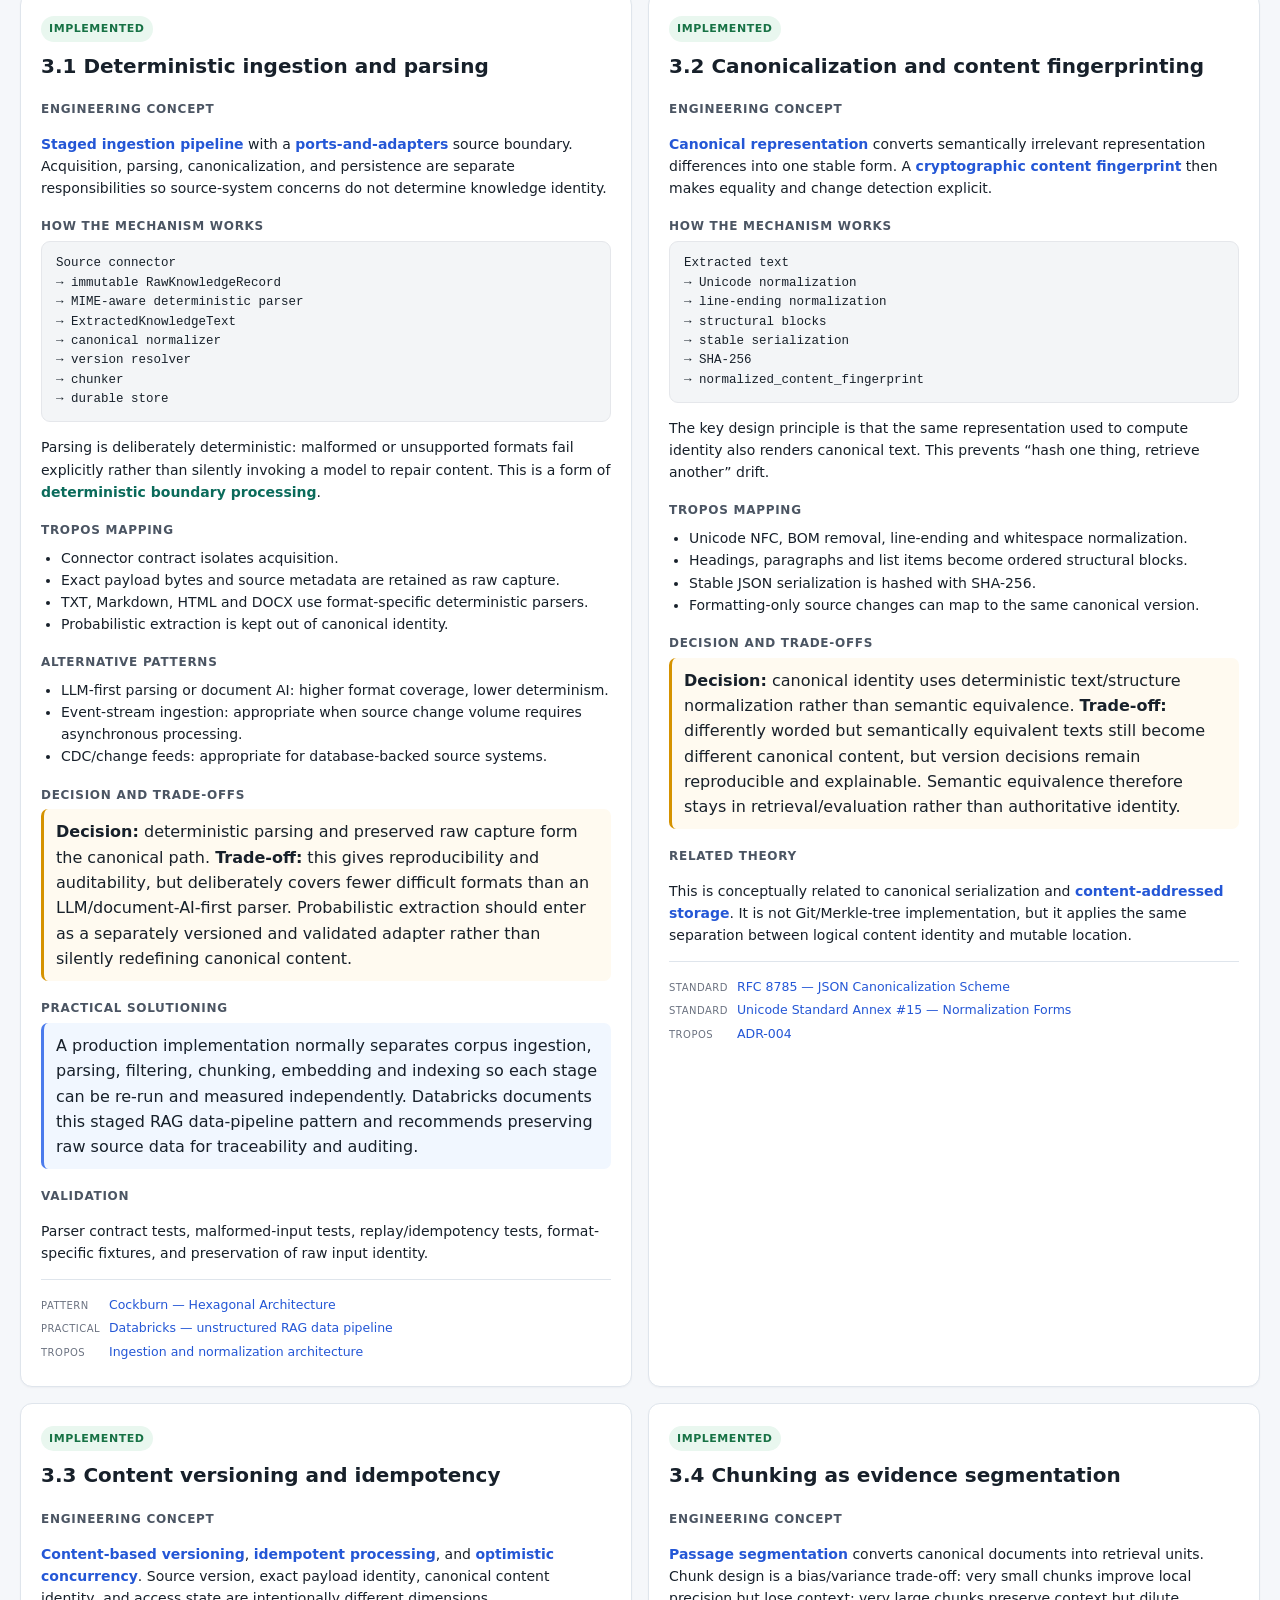
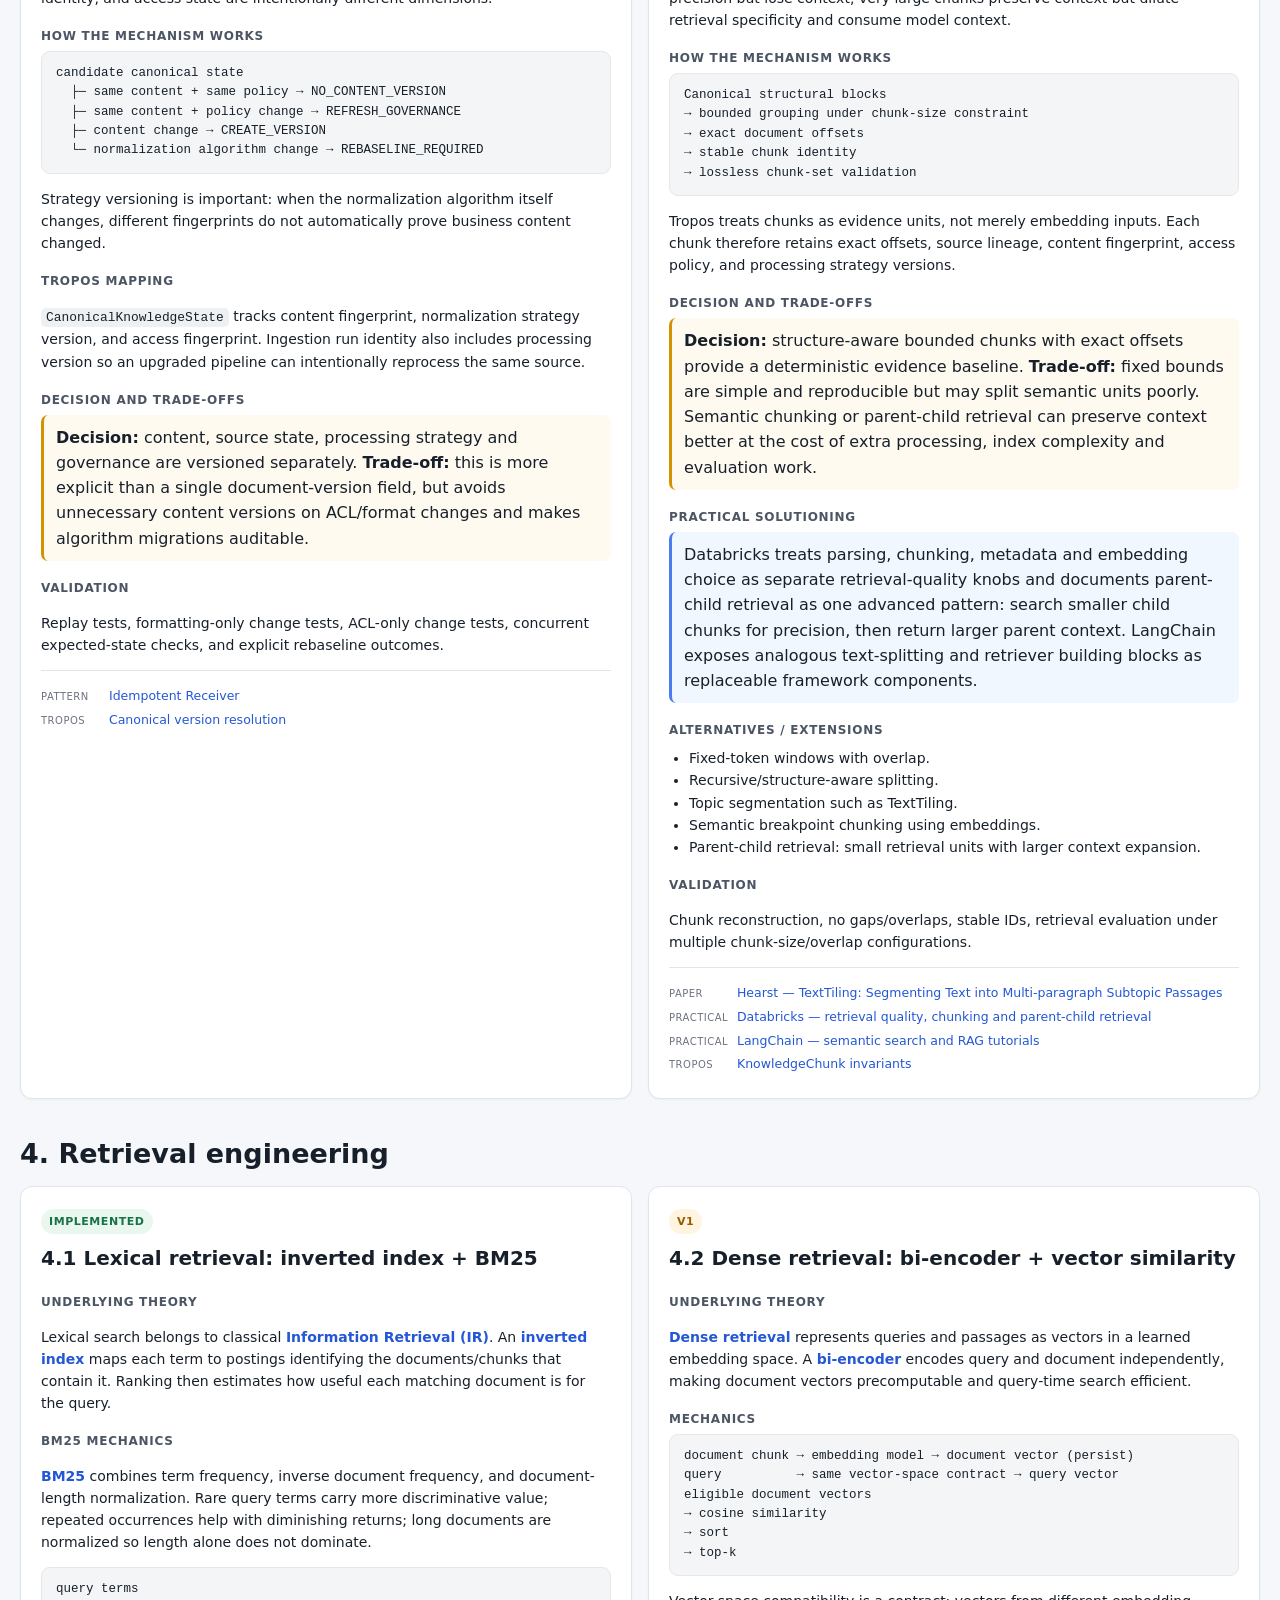
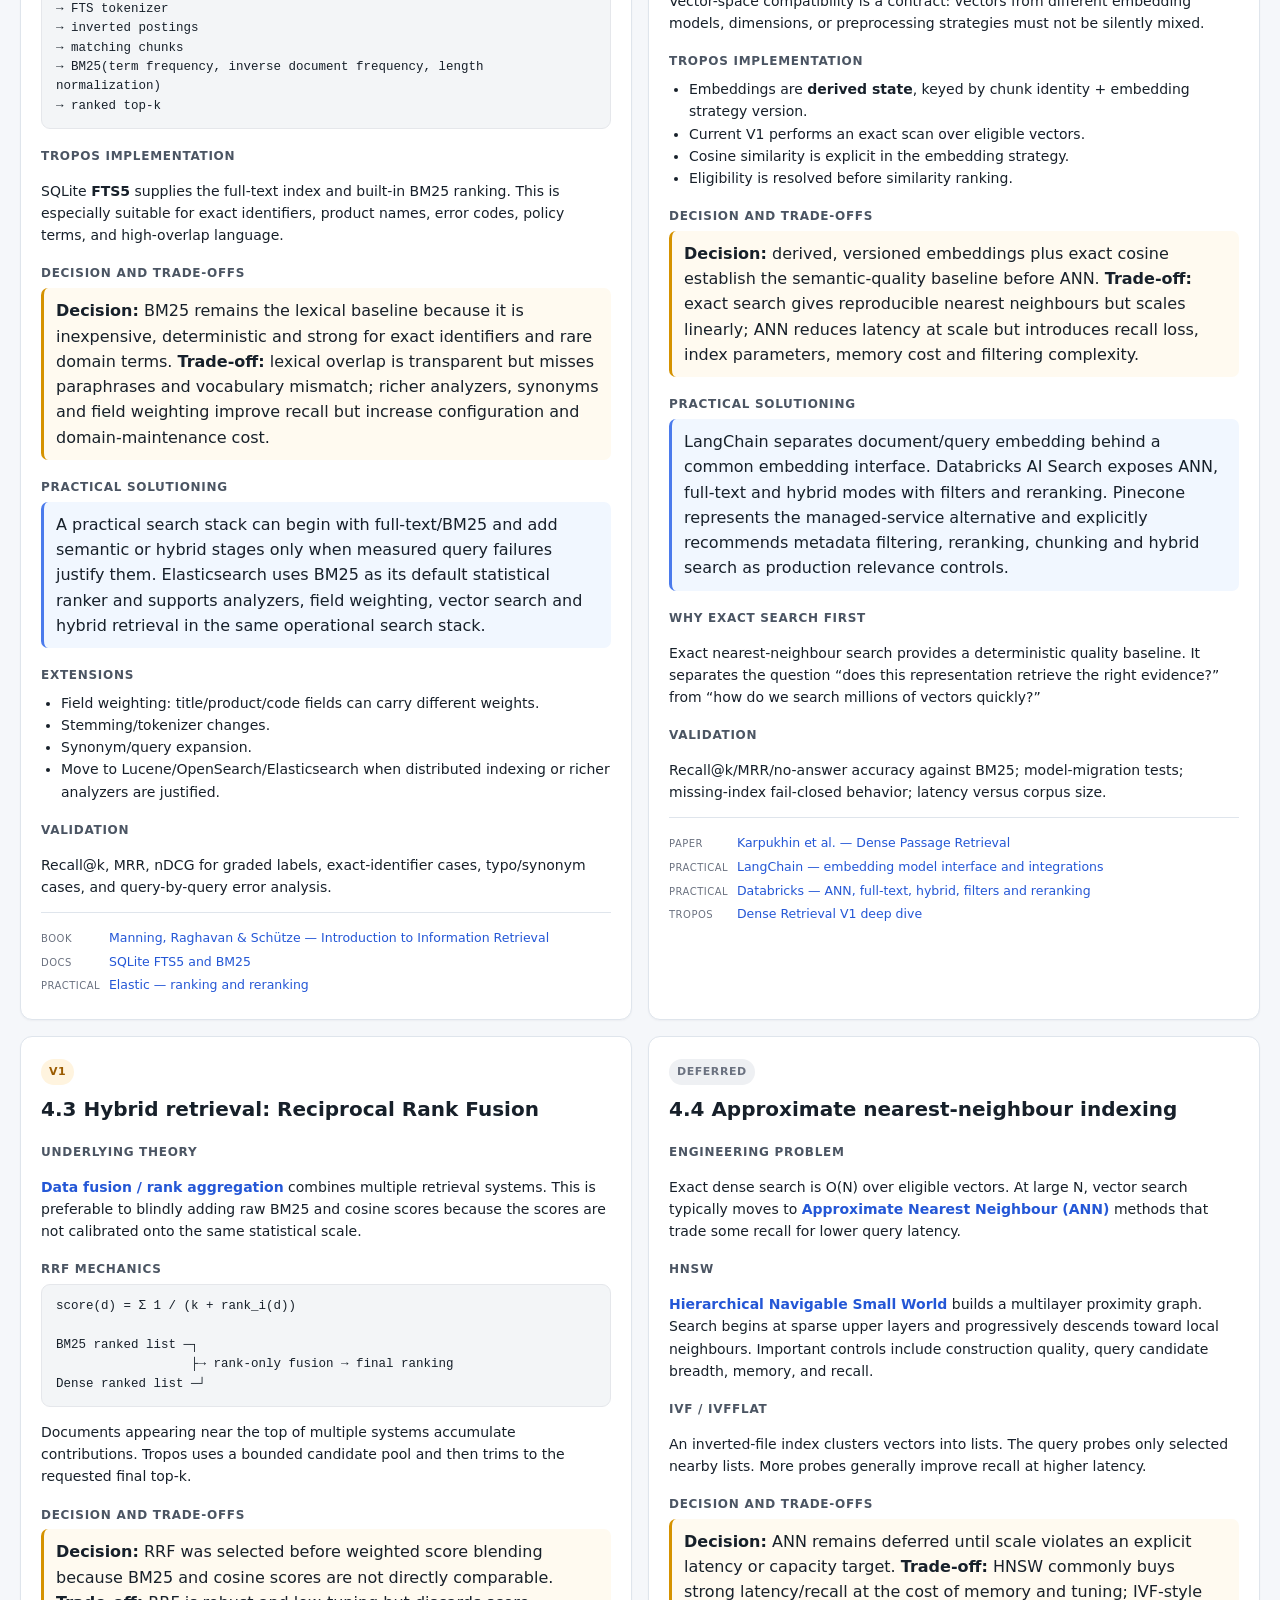
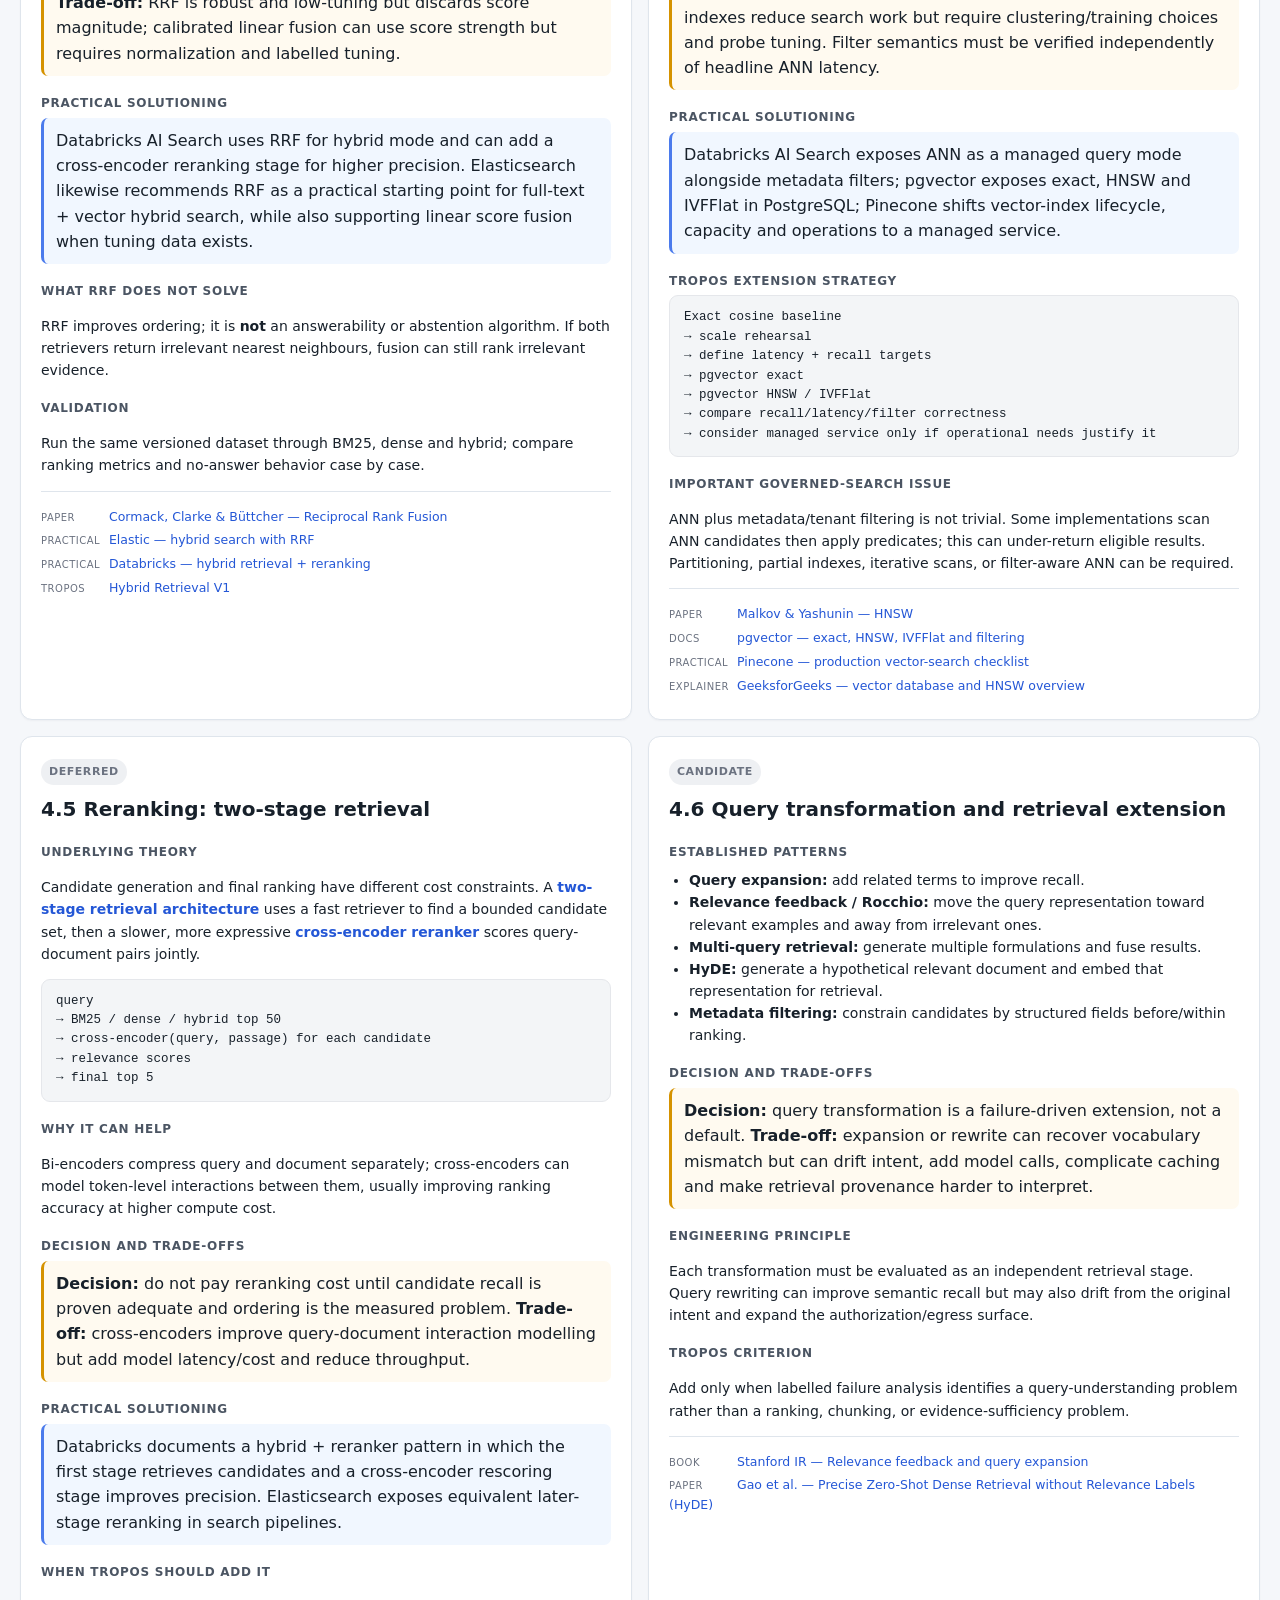
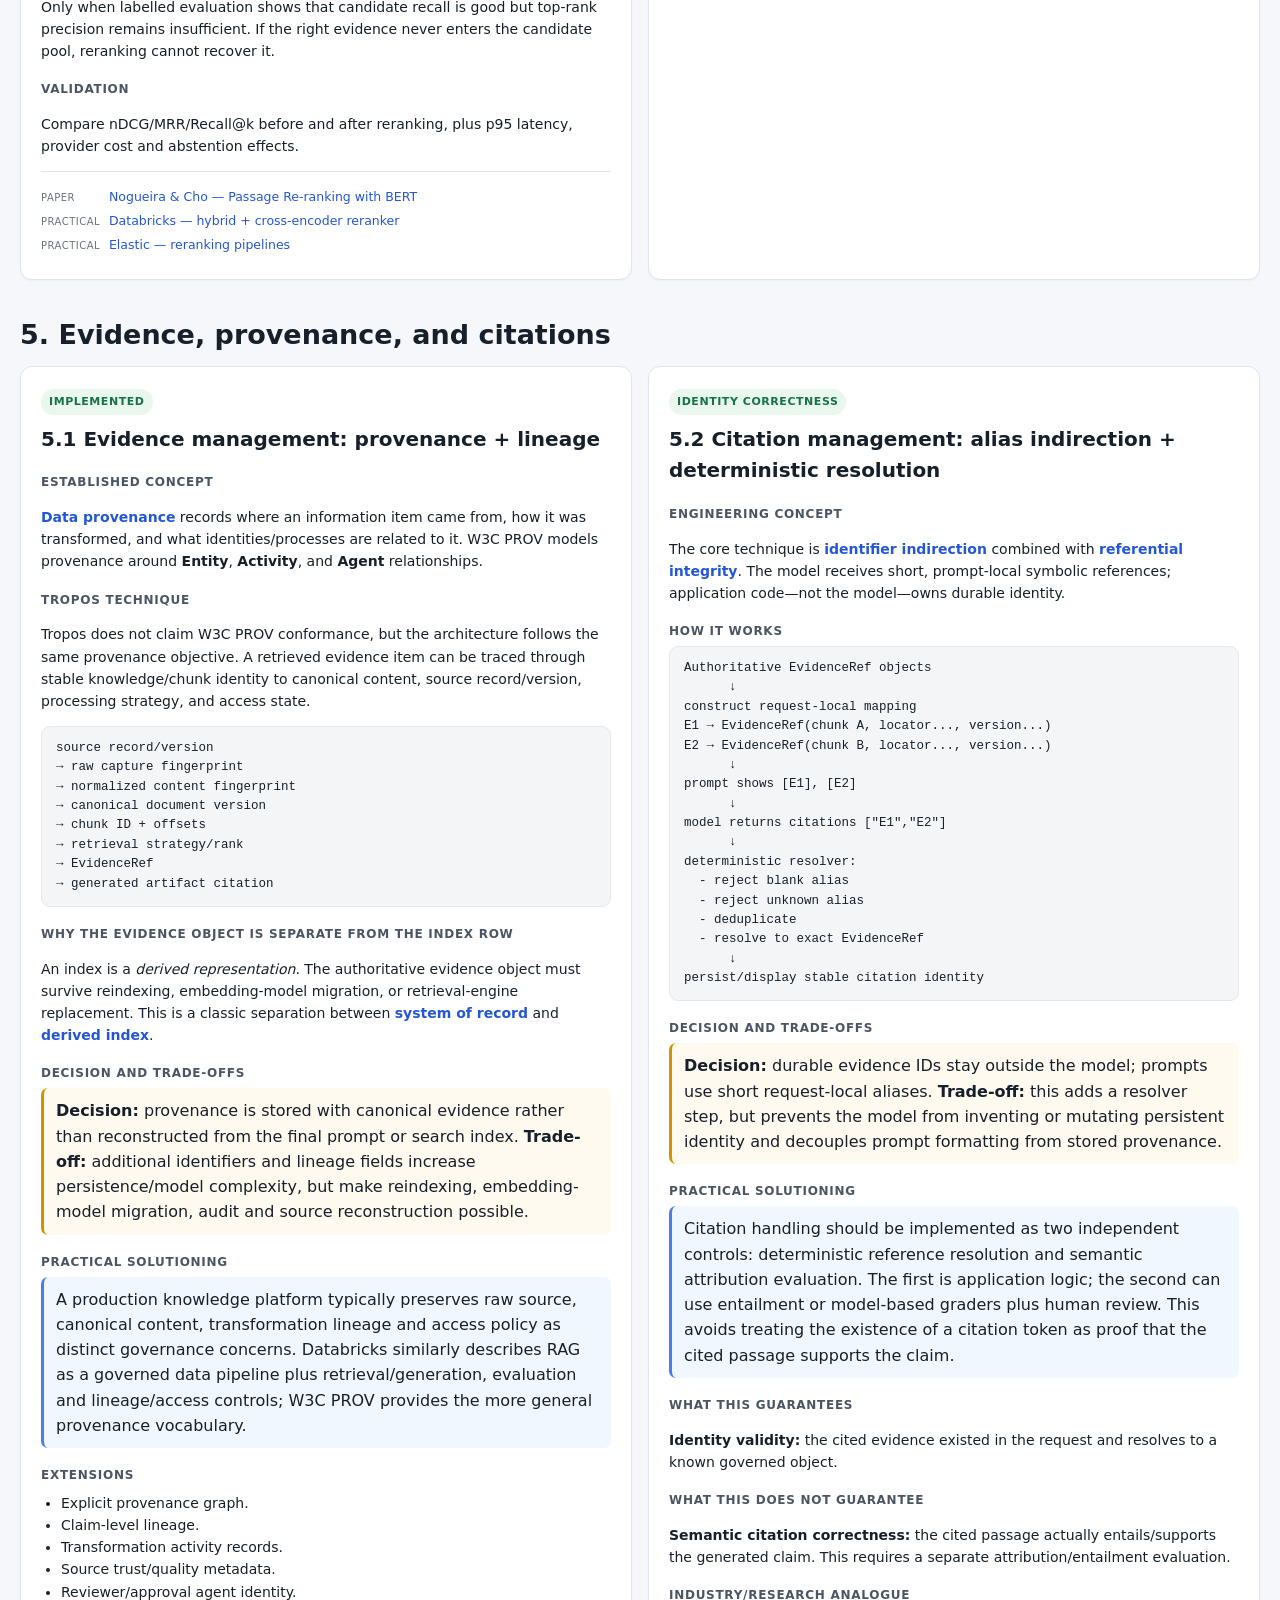
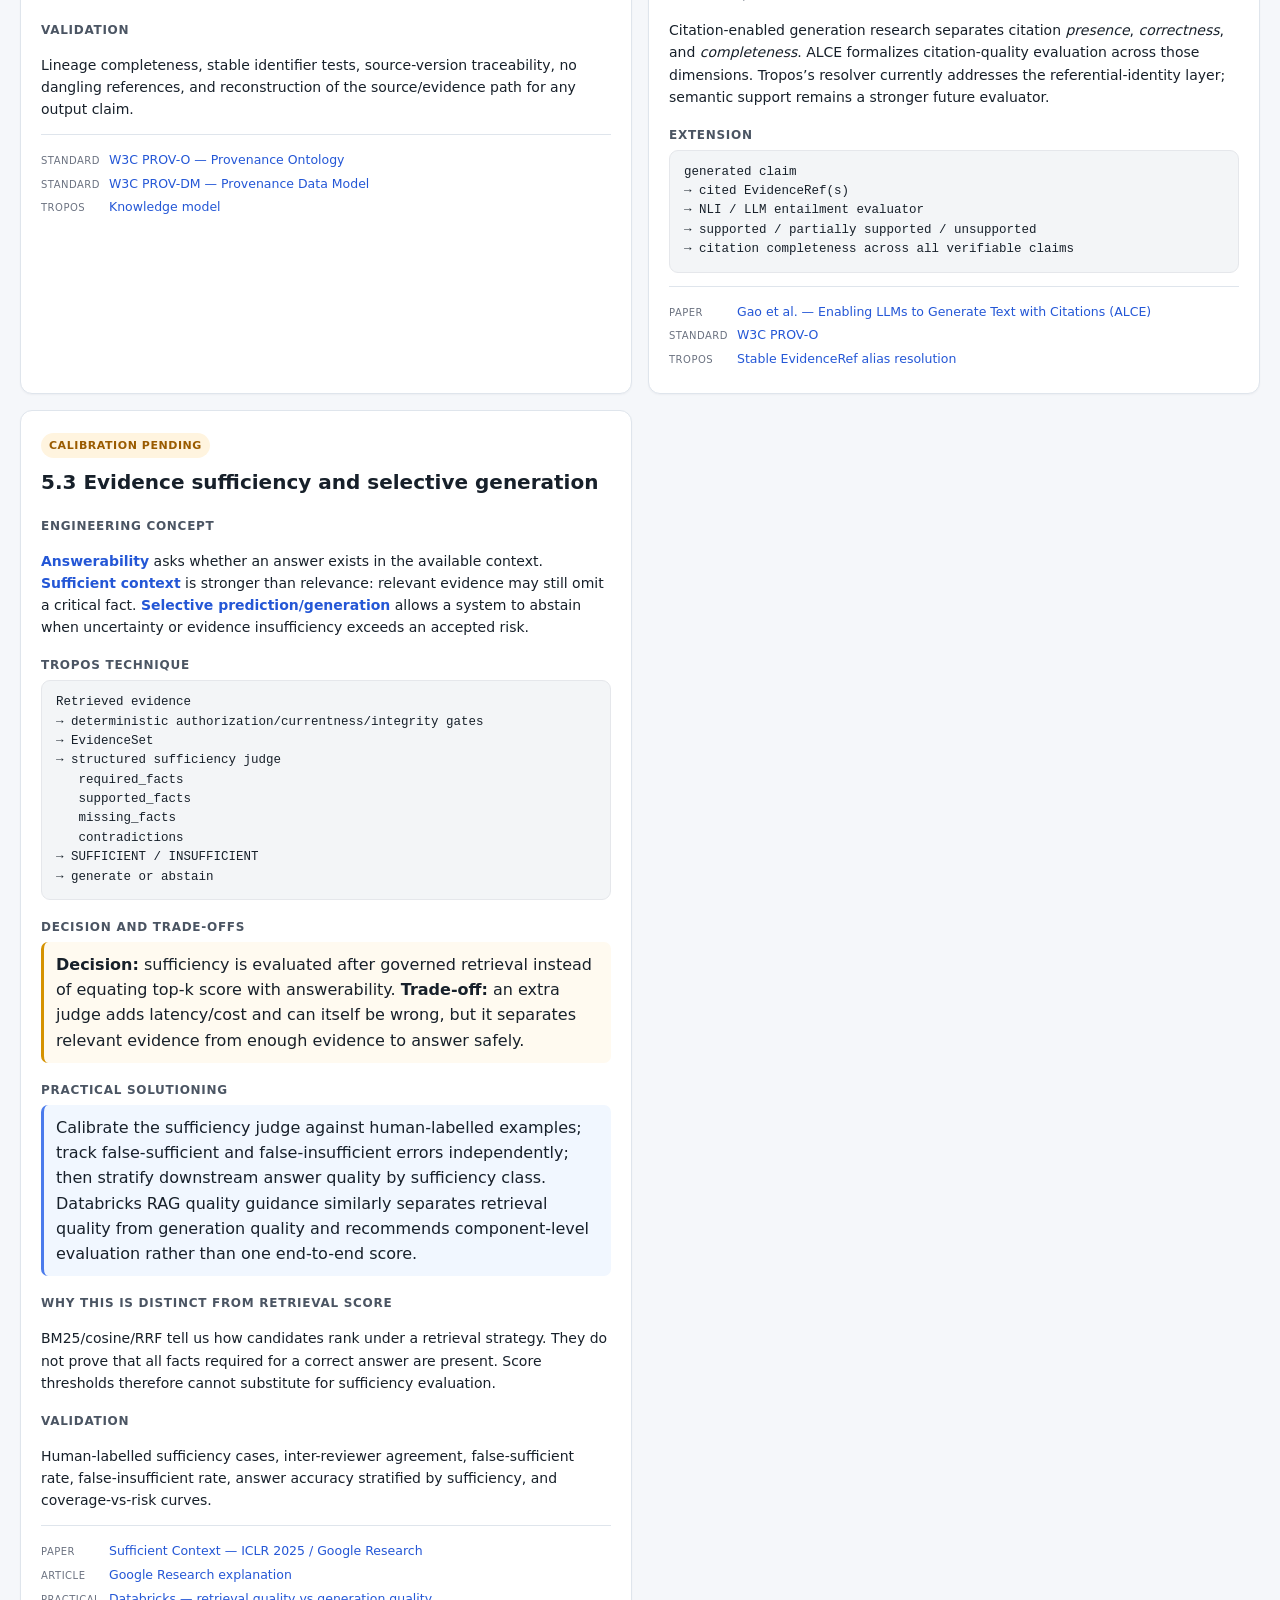
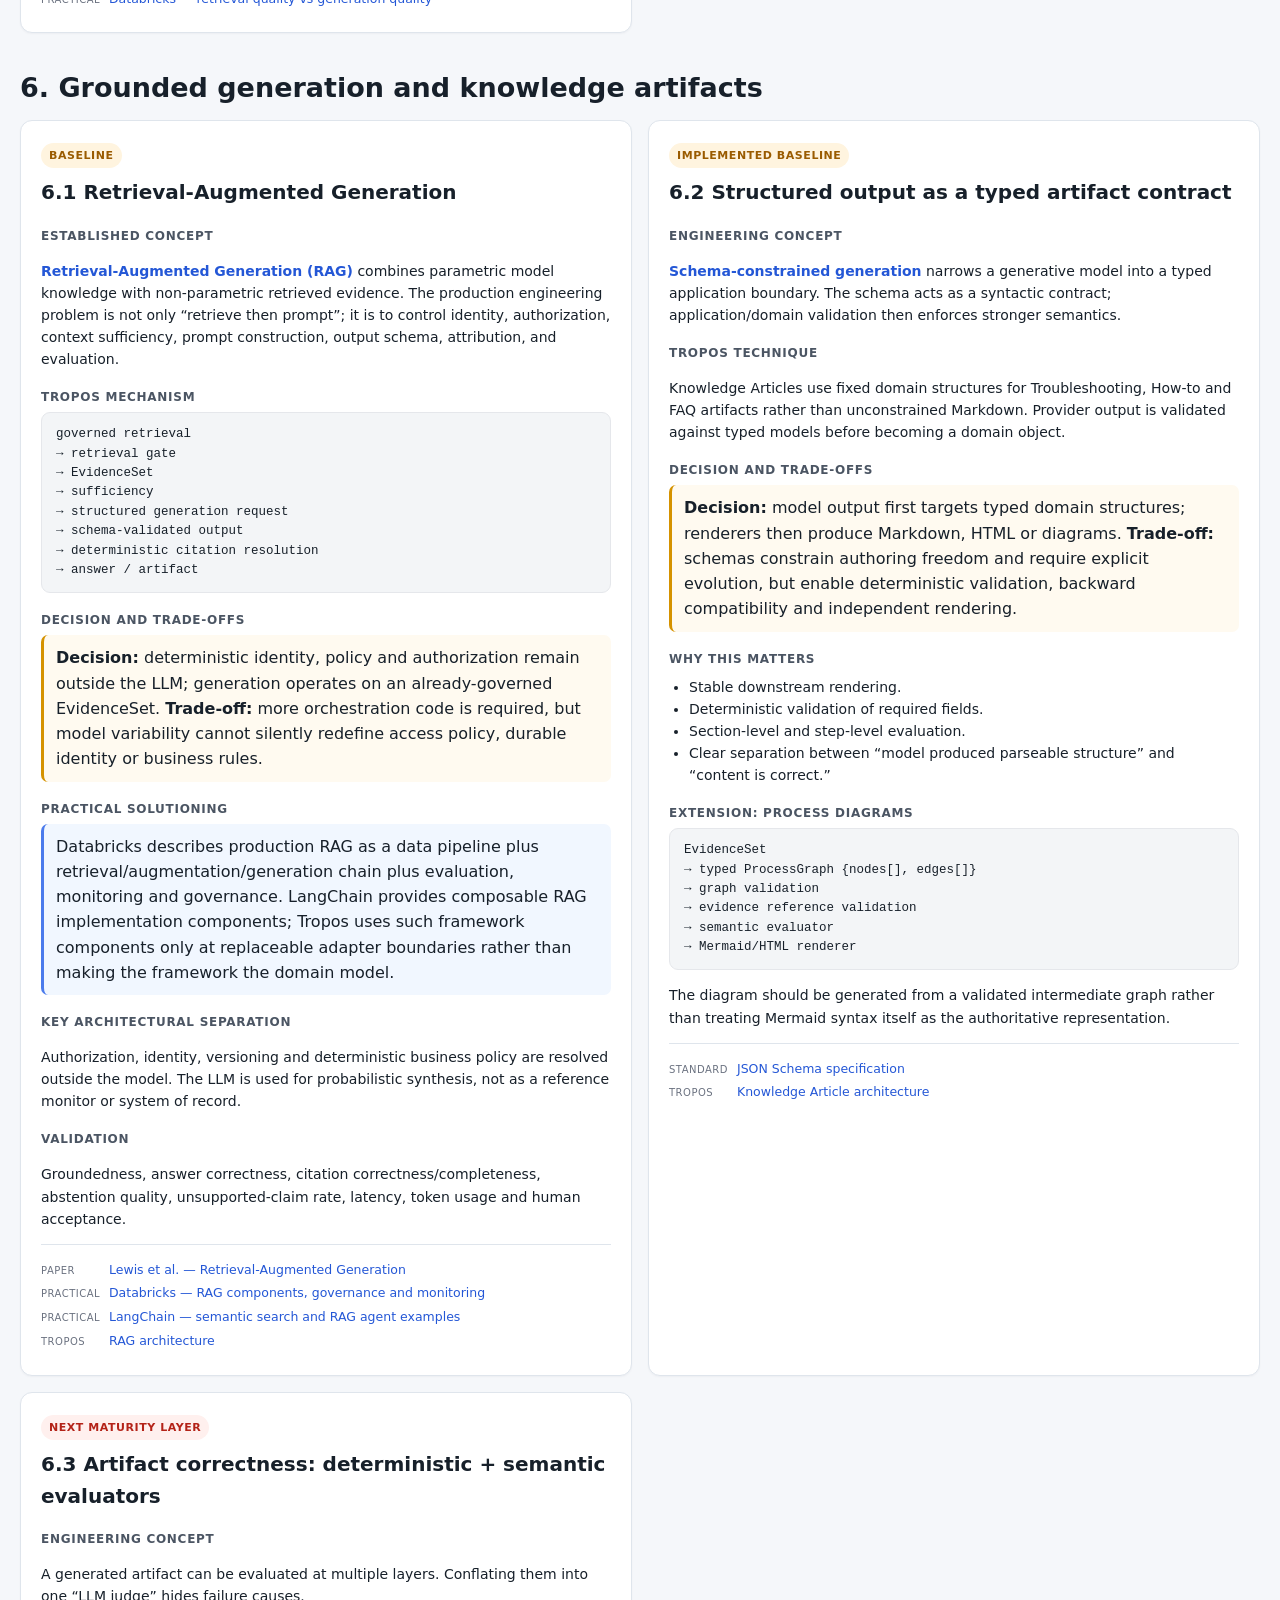
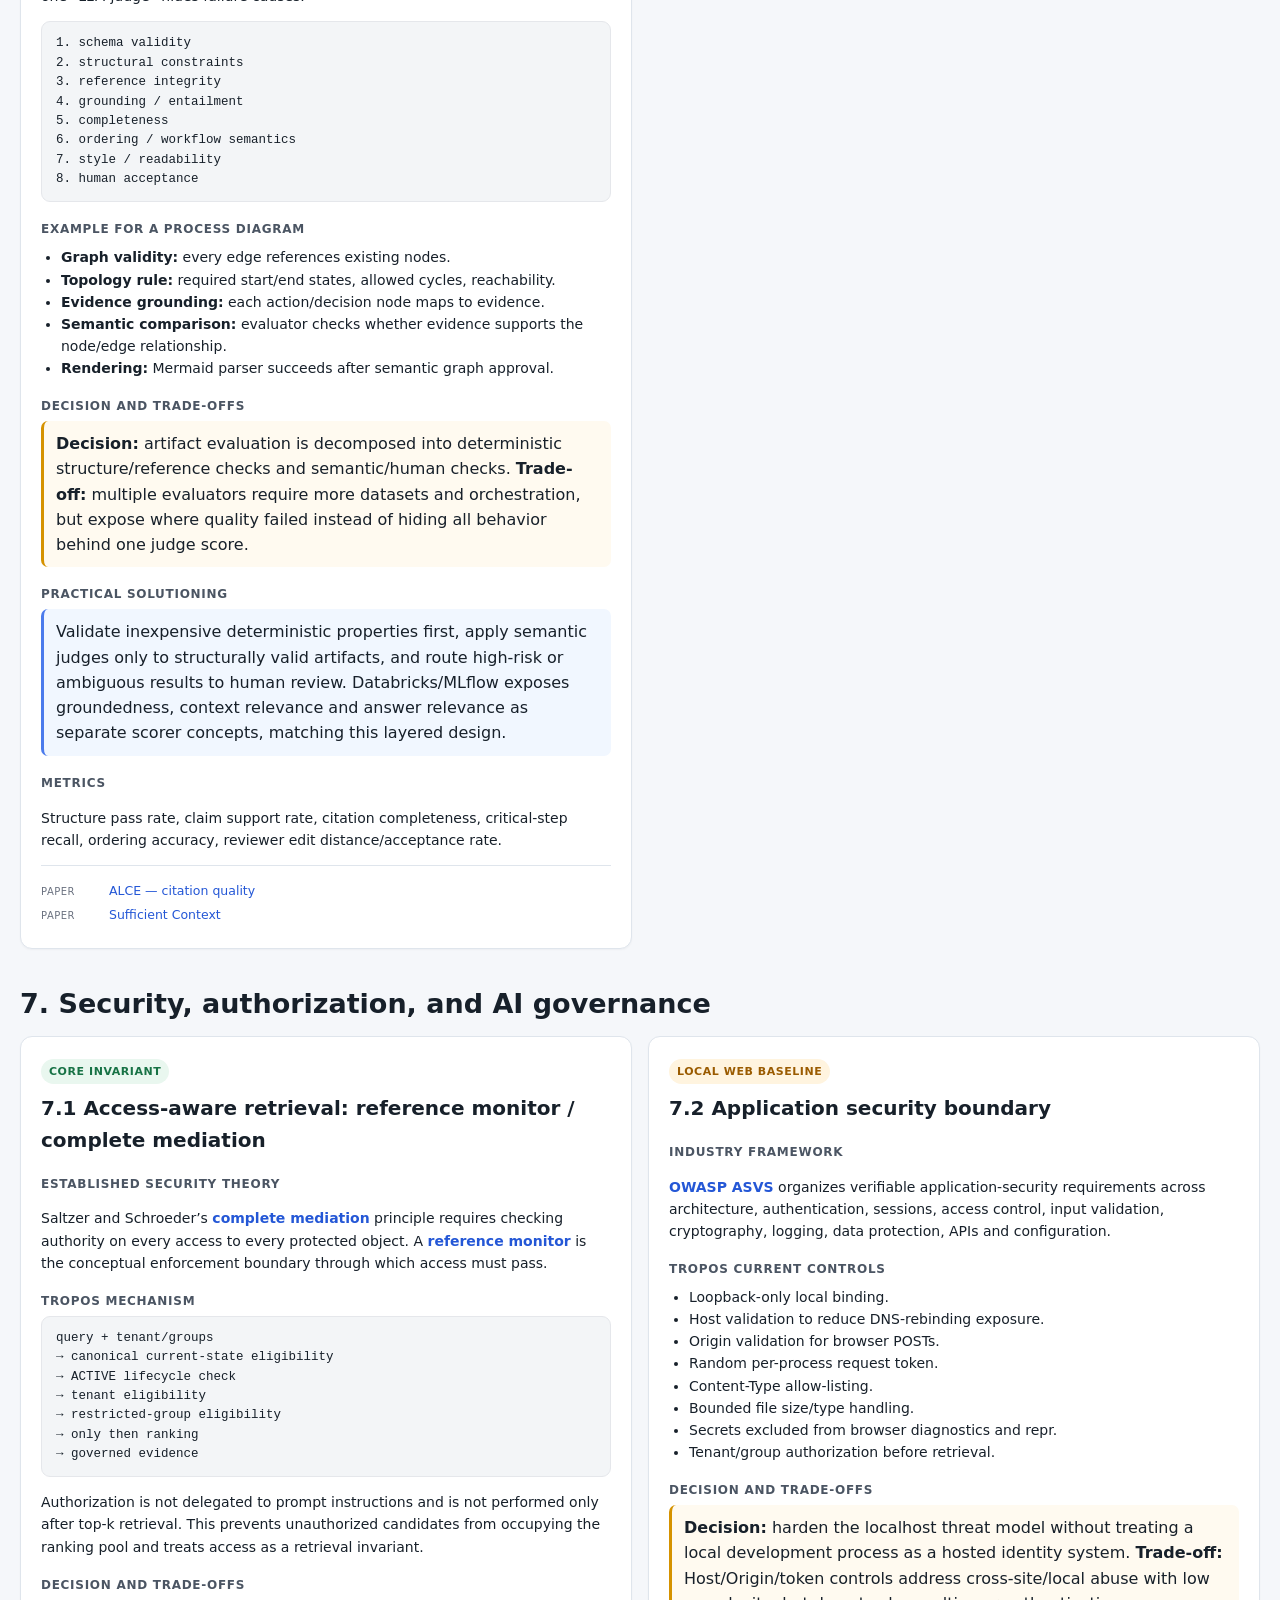
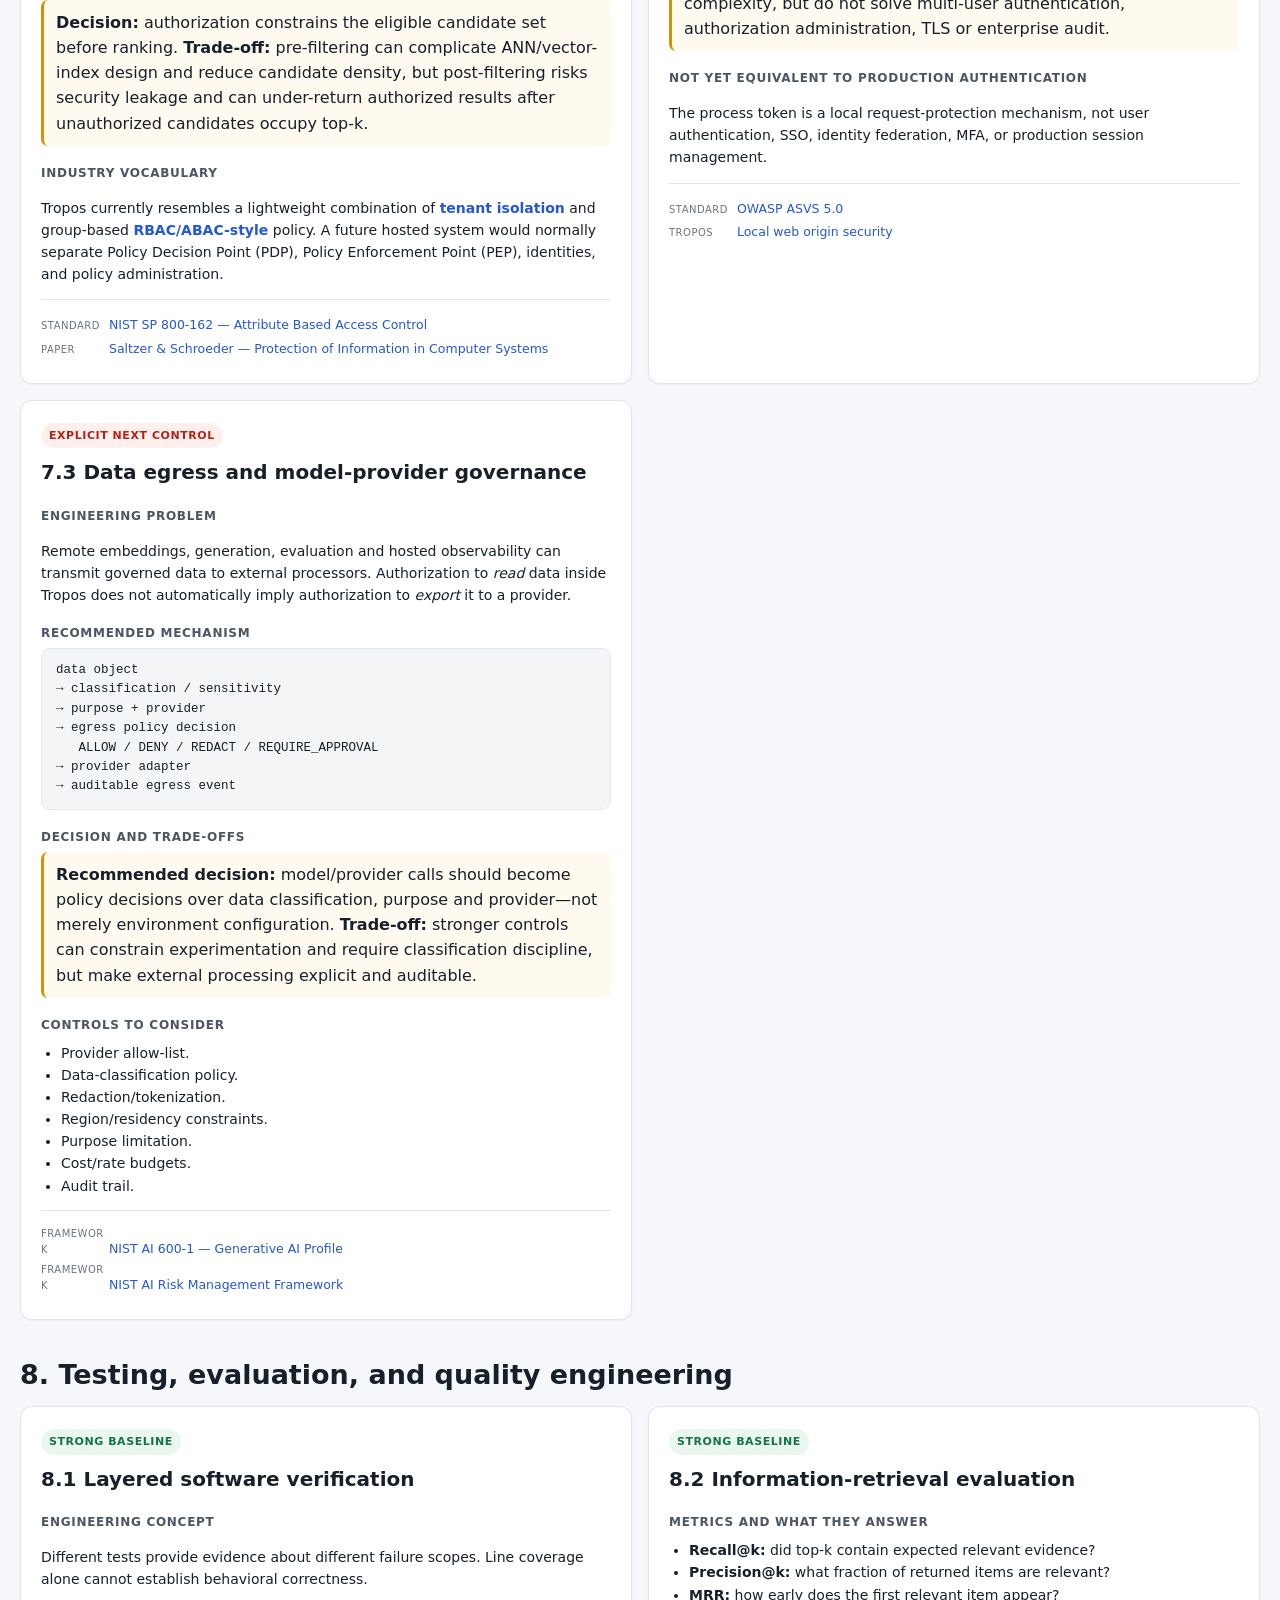
==== commit 9ff2a621: "docs: add practical engineering reference layer" ====
--- a/docs/learning/ENGINEERING_CAPABILITY_SOLUTION_MAP.html
+++ b/docs/learning/ENGINEERING_CAPABILITY_SOLUTION_MAP.html
@@ -41,7 +41,7 @@
 <p>This document uses established systems, information-retrieval, software-engineering, security, and AI-system terminology. It distinguishes an <strong>engineering capability</strong> from the <strong>mechanism used to realize it</strong>. A capability answers “what must the system do?”; a mechanism answers “by what algorithm, data structure, protocol, design pattern, or control is that achieved?”</p>
 <div class="note"><strong>Important:</strong> an implementation mapping does not imply formal conformance to every cited standard or paper. Standards and research references identify the closest established engineering concept. Tropos-specific behavior remains defined by executable code, tests, architecture records, and quality evidence in this repository.</div>
 <div class="legend"><span class="status implemented">Implemented</span><span class="status partial">Implemented baseline / partial</span><span class="status deferred">Deferred by design</span><span class="status gap">Gap / future control</span></div>
-<div class="callout"><h3>Technical reading hierarchy</h3><div class="toccol">
+<div class="callout"><h3>Reference hierarchy</h3><p class="small">References are deliberately layered: standards, books and original papers establish theory; vendor engineering guides show practical implementation patterns; concise explainers are included selectively for rapid orientation. Vendor guidance is treated as implementation evidence rather than as a universal standard.</p><div class="toccol">
 <a href="https://www-nlp.stanford.edu/IR-book/">Information Retrieval — Stanford IR book</a>
 <a href="https://www.w3.org/TR/prov-o/">Data provenance — W3C PROV-O</a>
 <a href="https://www.iso.org/standard/78176.html">Software product quality — ISO/IEC 25010:2023</a>
@@ -50,6 +50,10 @@
 <a href="https://sre.google/sre-book/monitoring-distributed-systems/">Reliability/monitoring — Google SRE</a>
 <a href="https://arxiv.org/abs/2005.11401">Retrieval-Augmented Generation — Lewis et al.</a>
 <a href="https://research.google/pubs/sufficient-context-a-new-lens-on-retrieval-augmented-generation-systems/">Sufficient context — Google Research</a>
+<a href="https://docs.databricks.com/gcp/en/ai-search/retrieval-quality">Practical retrieval quality — Databricks</a>
+<a href="https://docs.langchain.com/oss/python/learn">Practical semantic search and RAG — LangChain</a>
+<a href="https://www.elastic.co/docs/solutions/search/hybrid-search">Practical hybrid search — Elastic</a>
+<a href="https://docs.pinecone.io/guides/operations/moving-to-production">Managed vector-search production checklist — Pinecone</a>
 </div></div>
 </section><section class="section" id="contents">
 <h2>2. Document index</h2>
@@ -84,7 +88,7 @@
 <h4>Tropos mapping</h4><ul><li>Connector contract isolates acquisition.</li><li>Exact payload bytes and source metadata are retained as raw capture.</li><li>TXT, Markdown, HTML and DOCX use format-specific deterministic parsers.</li><li>Probabilistic extraction is kept out of canonical identity.</li></ul>
 <h4>Alternative patterns</h4><ul><li>LLM-first parsing or document AI: higher format coverage, lower determinism.</li><li>Event-stream ingestion: appropriate when source change volume requires asynchronous processing.</li><li>CDC/change feeds: appropriate for database-backed source systems.</li></ul>
 <h4>Decision and trade-offs</h4><div class="tradeoff"><strong>Decision:</strong> deterministic parsing and preserved raw capture form the canonical path. <strong>Trade-off:</strong> this gives reproducibility and auditability, but deliberately covers fewer difficult formats than an LLM/document-AI-first parser. Probabilistic extraction should enter as a separately versioned and validated adapter rather than silently redefining canonical content.</div><h4>Practical solutioning</h4><div class="practical">A production implementation normally separates corpus ingestion, parsing, filtering, chunking, embedding and indexing so each stage can be re-run and measured independently. Databricks documents this staged RAG data-pipeline pattern and recommends preserving raw source data for traceability and auditing.</div><h4>Validation</h4><p>Parser contract tests, malformed-input tests, replay/idempotency tests, format-specific fixtures, and preservation of raw input identity.</p>
-<div class="refs"><a href="https://alistair.cockburn.us/hexagonal-architecture/"><span class="kind">Pattern</span> Cockburn — Hexagonal Architecture</a><a href="../architecture/INGESTION_NORMALIZATION.md"><span class="kind">Tropos</span> Ingestion and normalization architecture</a></div>
+<div class="refs"><a href="https://alistair.cockburn.us/hexagonal-architecture/"><span class="kind">Pattern</span> Cockburn — Hexagonal Architecture</a><a href="https://docs.databricks.com/aws/en/agents/tutorials/ai-cookbook/quality-data-pipeline-rag"><span class="kind">Practical</span> Databricks — unstructured RAG data pipeline</a><a href="../architecture/INGESTION_NORMALIZATION.md"><span class="kind">Tropos</span> Ingestion and normalization architecture</a></div>
 </article>
 
 <article class="card" id="canonicalization"><span class="status implemented">Implemented</span><h3>3.2 Canonicalization and content fingerprinting</h3>
@@ -125,7 +129,7 @@
 <p>Tropos treats chunks as evidence units, not merely embedding inputs. Each chunk therefore retains exact offsets, source lineage, content fingerprint, access policy, and processing strategy versions.</p>
 <h4>Decision and trade-offs</h4><div class="tradeoff"><strong>Decision:</strong> structure-aware bounded chunks with exact offsets provide a deterministic evidence baseline. <strong>Trade-off:</strong> fixed bounds are simple and reproducible but may split semantic units poorly. Semantic chunking or parent-child retrieval can preserve context better at the cost of extra processing, index complexity and evaluation work.</div><h4>Practical solutioning</h4><div class="practical">Databricks treats parsing, chunking, metadata and embedding choice as separate retrieval-quality knobs and documents parent-child retrieval as one advanced pattern: search smaller child chunks for precision, then return larger parent context. LangChain exposes analogous text-splitting and retriever building blocks as replaceable framework components.</div><h4>Alternatives / extensions</h4><ul><li>Fixed-token windows with overlap.</li><li>Recursive/structure-aware splitting.</li><li>Topic segmentation such as TextTiling.</li><li>Semantic breakpoint chunking using embeddings.</li><li>Parent-child retrieval: small retrieval units with larger context expansion.</li></ul>
 <h4>Validation</h4><p>Chunk reconstruction, no gaps/overlaps, stable IDs, retrieval evaluation under multiple chunk-size/overlap configurations.</p>
-<div class="refs"><a href="https://aclanthology.org/J97-1003/"><span class="kind">Paper</span> Hearst — TextTiling: Segmenting Text into Multi-paragraph Subtopic Passages</a><a href="../architecture/KNOWLEDGE_MODEL.md"><span class="kind">Tropos</span> KnowledgeChunk invariants</a></div>
+<div class="refs"><a href="https://aclanthology.org/J97-1003/"><span class="kind">Paper</span> Hearst — TextTiling: Segmenting Text into Multi-paragraph Subtopic Passages</a><a href="https://docs.databricks.com/gcp/en/ai-search/retrieval-quality"><span class="kind">Practical</span> Databricks — retrieval quality, chunking and parent-child retrieval</a><a href="https://docs.langchain.com/oss/python/learn"><span class="kind">Practical</span> LangChain — semantic search and RAG tutorials</a><a href="../architecture/KNOWLEDGE_MODEL.md"><span class="kind">Tropos</span> KnowledgeChunk invariants</a></div>
 </article>
 </div>
 </section>
@@ -146,7 +150,7 @@
 <h4>Tropos implementation</h4><p>SQLite <strong>FTS5</strong> supplies the full-text index and built-in BM25 ranking. This is especially suitable for exact identifiers, product names, error codes, policy terms, and high-overlap language.</p>
 <h4>Decision and trade-offs</h4><div class="tradeoff"><strong>Decision:</strong> BM25 remains the lexical baseline because it is inexpensive, deterministic and strong for exact identifiers and rare domain terms. <strong>Trade-off:</strong> lexical overlap is transparent but misses paraphrases and vocabulary mismatch; richer analyzers, synonyms and field weighting improve recall but increase configuration and domain-maintenance cost.</div><h4>Practical solutioning</h4><div class="practical">A practical search stack can begin with full-text/BM25 and add semantic or hybrid stages only when measured query failures justify them. Elasticsearch uses BM25 as its default statistical ranker and supports analyzers, field weighting, vector search and hybrid retrieval in the same operational search stack.</div><h4>Extensions</h4><ul><li>Field weighting: title/product/code fields can carry different weights.</li><li>Stemming/tokenizer changes.</li><li>Synonym/query expansion.</li><li>Move to Lucene/OpenSearch/Elasticsearch when distributed indexing or richer analyzers are justified.</li></ul>
 <h4>Validation</h4><p>Recall@k, MRR, nDCG for graded labels, exact-identifier cases, typo/synonym cases, and query-by-query error analysis.</p>
-<div class="refs"><a href="https://www-nlp.stanford.edu/IR-book/"><span class="kind">Book</span> Manning, Raghavan &amp; Schütze — Introduction to Information Retrieval</a><a href="https://www.sqlite.org/fts5.html"><span class="kind">Docs</span> SQLite FTS5 and BM25</a></div>
+<div class="refs"><a href="https://www-nlp.stanford.edu/IR-book/"><span class="kind">Book</span> Manning, Raghavan &amp; Schütze — Introduction to Information Retrieval</a><a href="https://www.sqlite.org/fts5.html"><span class="kind">Docs</span> SQLite FTS5 and BM25</a><a href="https://www.elastic.co/docs/solutions/search/ranking"><span class="kind">Practical</span> Elastic — ranking and reranking</a></div>
 </article>
 
 <article class="card" id="dense"><span class="status partial">V1</span><h3>4.2 Dense retrieval: bi-encoder + vector similarity</h3>
@@ -161,7 +165,7 @@
 <h4>Tropos implementation</h4><ul><li>Embeddings are <strong>derived state</strong>, keyed by chunk identity + embedding strategy version.</li><li>Current V1 performs an exact scan over eligible vectors.</li><li>Cosine similarity is explicit in the embedding strategy.</li><li>Eligibility is resolved before similarity ranking.</li></ul>
 <h4>Decision and trade-offs</h4><div class="tradeoff"><strong>Decision:</strong> derived, versioned embeddings plus exact cosine establish the semantic-quality baseline before ANN. <strong>Trade-off:</strong> exact search gives reproducible nearest neighbours but scales linearly; ANN reduces latency at scale but introduces recall loss, index parameters, memory cost and filtering complexity.</div><h4>Practical solutioning</h4><div class="practical">LangChain separates document/query embedding behind a common embedding interface. Databricks AI Search exposes ANN, full-text and hybrid modes with filters and reranking. Pinecone represents the managed-service alternative and explicitly recommends metadata filtering, reranking, chunking and hybrid search as production relevance controls.</div><h4>Why exact search first</h4><p>Exact nearest-neighbour search provides a deterministic quality baseline. It separates the question “does this representation retrieve the right evidence?” from “how do we search millions of vectors quickly?”</p>
 <h4>Validation</h4><p>Recall@k/MRR/no-answer accuracy against BM25; model-migration tests; missing-index fail-closed behavior; latency versus corpus size.</p>
-<div class="refs"><a href="https://arxiv.org/abs/2004.04906"><span class="kind">Paper</span> Karpukhin et al. — Dense Passage Retrieval</a><a href="DENSE_RETRIEVAL_V1.md"><span class="kind">Tropos</span> Dense Retrieval V1 deep dive</a></div>
+<div class="refs"><a href="https://arxiv.org/abs/2004.04906"><span class="kind">Paper</span> Karpukhin et al. — Dense Passage Retrieval</a><a href="https://docs.langchain.com/oss/python/integrations/embeddings"><span class="kind">Practical</span> LangChain — embedding model interface and integrations</a><a href="https://docs.databricks.com/aws/en/ai-search/query-ai-search"><span class="kind">Practical</span> Databricks — ANN, full-text, hybrid, filters and reranking</a><a href="DENSE_RETRIEVAL_V1.md"><span class="kind">Tropos</span> Dense Retrieval V1 deep dive</a></div>
 </article>
 
 <article class="card" id="hybrid"><span class="status partial">V1</span><h3>4.3 Hybrid retrieval: Reciprocal Rank Fusion</h3>
@@ -174,7 +178,7 @@
 <p>Documents appearing near the top of multiple systems accumulate contributions. Tropos uses a bounded candidate pool and then trims to the requested final top-k.</p>
 <h4>Decision and trade-offs</h4><div class="tradeoff"><strong>Decision:</strong> RRF was selected before weighted score blending because BM25 and cosine scores are not directly comparable. <strong>Trade-off:</strong> RRF is robust and low-tuning but discards score magnitude; calibrated linear fusion can use score strength but requires normalization and labelled tuning.</div><h4>Practical solutioning</h4><div class="practical">Databricks AI Search uses RRF for hybrid mode and can add a cross-encoder reranking stage for higher precision. Elasticsearch likewise recommends RRF as a practical starting point for full-text + vector hybrid search, while also supporting linear score fusion when tuning data exists.</div><h4>What RRF does not solve</h4><p>RRF improves ordering; it is <strong>not</strong> an answerability or abstention algorithm. If both retrievers return irrelevant nearest neighbours, fusion can still rank irrelevant evidence.</p>
 <h4>Validation</h4><p>Run the same versioned dataset through BM25, dense and hybrid; compare ranking metrics and no-answer behavior case by case.</p>
-<div class="refs"><a href="https://doi.org/10.1145/1571941.1572114"><span class="kind">Paper</span> Cormack, Clarke &amp; Büttcher — Reciprocal Rank Fusion</a><a href="HYBRID_RETRIEVAL_V1.md"><span class="kind">Tropos</span> Hybrid Retrieval V1</a></div>
+<div class="refs"><a href="https://doi.org/10.1145/1571941.1572114"><span class="kind">Paper</span> Cormack, Clarke &amp; Büttcher — Reciprocal Rank Fusion</a><a href="https://www.elastic.co/docs/solutions/search/hybrid-search"><span class="kind">Practical</span> Elastic — hybrid search with RRF</a><a href="https://docs.databricks.com/aws/en/ai-search/query-ai-search"><span class="kind">Practical</span> Databricks — hybrid retrieval + reranking</a><a href="HYBRID_RETRIEVAL_V1.md"><span class="kind">Tropos</span> Hybrid Retrieval V1</a></div>
 </article>
 
 <article class="card" id="ann"><span class="status deferred">Deferred</span><h3>4.4 Approximate nearest-neighbour indexing</h3>
@@ -189,7 +193,7 @@
 → compare recall/latency/filter correctness
 → consider managed service only if operational needs justify it</div>
 <h4>Important governed-search issue</h4><p>ANN plus metadata/tenant filtering is not trivial. Some implementations scan ANN candidates then apply predicates; this can under-return eligible results. Partitioning, partial indexes, iterative scans, or filter-aware ANN can be required.</p>
-<div class="refs"><a href="https://arxiv.org/abs/1603.09320"><span class="kind">Paper</span> Malkov &amp; Yashunin — HNSW</a><a href="https://github.com/pgvector/pgvector"><span class="kind">Docs</span> pgvector — exact, HNSW, IVFFlat and filtering</a></div>
+<div class="refs"><a href="https://arxiv.org/abs/1603.09320"><span class="kind">Paper</span> Malkov &amp; Yashunin — HNSW</a><a href="https://github.com/pgvector/pgvector"><span class="kind">Docs</span> pgvector — exact, HNSW, IVFFlat and filtering</a><a href="https://docs.pinecone.io/guides/operations/moving-to-production"><span class="kind">Practical</span> Pinecone — production vector-search checklist</a><a href="https://www.geeksforgeeks.org/nlp/introduction-to-chromadb/"><span class="kind">Explainer</span> GeeksforGeeks — vector database and HNSW overview</a></div>
 </article>
 
 <article class="card" id="reranking"><span class="status deferred">Deferred</span><h3>4.5 Reranking: two-stage retrieval</h3>
@@ -202,7 +206,7 @@
 <h4>Why it can help</h4><p>Bi-encoders compress query and document separately; cross-encoders can model token-level interactions between them, usually improving ranking accuracy at higher compute cost.</p>
 <h4>Decision and trade-offs</h4><div class="tradeoff"><strong>Decision:</strong> do not pay reranking cost until candidate recall is proven adequate and ordering is the measured problem. <strong>Trade-off:</strong> cross-encoders improve query-document interaction modelling but add model latency/cost and reduce throughput.</div><h4>Practical solutioning</h4><div class="practical">Databricks documents a hybrid + reranker pattern in which the first stage retrieves candidates and a cross-encoder rescoring stage improves precision. Elasticsearch exposes equivalent later-stage reranking in search pipelines.</div><h4>When Tropos should add it</h4><p>Only when labelled evaluation shows that candidate recall is good but top-rank precision remains insufficient. If the right evidence never enters the candidate pool, reranking cannot recover it.</p>
 <h4>Validation</h4><p>Compare nDCG/MRR/Recall@k before and after reranking, plus p95 latency, provider cost and abstention effects.</p>
-<div class="refs"><a href="https://arxiv.org/abs/1901.04085"><span class="kind">Paper</span> Nogueira &amp; Cho — Passage Re-ranking with BERT</a></div>
+<div class="refs"><a href="https://arxiv.org/abs/1901.04085"><span class="kind">Paper</span> Nogueira &amp; Cho — Passage Re-ranking with BERT</a><a href="https://docs.databricks.com/aws/en/ai-search/query-ai-search"><span class="kind">Practical</span> Databricks — hybrid + cross-encoder reranker</a><a href="https://www.elastic.co/docs/solutions/search/ranking"><span class="kind">Practical</span> Elastic — reranking pipelines</a></div>
 </article>
 
 <article class="card" id="query-transform"><span class="status deferred">Candidate</span><h3>4.6 Query transformation and retrieval extension</h3>
@@ -279,7 +283,7 @@
 → generate or abstain</div>
 <h4>Decision and trade-offs</h4><div class="tradeoff"><strong>Decision:</strong> sufficiency is evaluated after governed retrieval instead of equating top-k score with answerability. <strong>Trade-off:</strong> an extra judge adds latency/cost and can itself be wrong, but it separates relevant evidence from enough evidence to answer safely.</div><h4>Practical solutioning</h4><div class="practical">Calibrate the sufficiency judge against human-labelled examples; track false-sufficient and false-insufficient errors independently; then stratify downstream answer quality by sufficiency class. Databricks RAG quality guidance similarly separates retrieval quality from generation quality and recommends component-level evaluation rather than one end-to-end score.</div><h4>Why this is distinct from retrieval score</h4><p>BM25/cosine/RRF tell us how candidates rank under a retrieval strategy. They do not prove that all facts required for a correct answer are present. Score thresholds therefore cannot substitute for sufficiency evaluation.</p>
 <h4>Validation</h4><p>Human-labelled sufficiency cases, inter-reviewer agreement, false-sufficient rate, false-insufficient rate, answer accuracy stratified by sufficiency, and coverage-vs-risk curves.</p>
-<div class="refs"><a href="https://research.google/pubs/sufficient-context-a-new-lens-on-retrieval-augmented-generation-systems/"><span class="kind">Paper</span> Sufficient Context — ICLR 2025 / Google Research</a><a href="https://research.google/blog/deeper-insights-into-retrieval-augmented-generation-the-role-of-sufficient-context/"><span class="kind">Article</span> Google Research explanation</a></div>
+<div class="refs"><a href="https://research.google/pubs/sufficient-context-a-new-lens-on-retrieval-augmented-generation-systems/"><span class="kind">Paper</span> Sufficient Context — ICLR 2025 / Google Research</a><a href="https://research.google/blog/deeper-insights-into-retrieval-augmented-generation-the-role-of-sufficient-context/"><span class="kind">Article</span> Google Research explanation</a><a href="https://docs.databricks.com/gcp/en/agents/tutorials/ai-cookbook/quality-overview"><span class="kind">Practical</span> Databricks — retrieval quality vs generation quality</a></div>
 </article>
 </div>
 </section>
@@ -300,7 +304,7 @@
 → answer / artifact</div>
 <h4>Decision and trade-offs</h4><div class="tradeoff"><strong>Decision:</strong> deterministic identity, policy and authorization remain outside the LLM; generation operates on an already-governed EvidenceSet. <strong>Trade-off:</strong> more orchestration code is required, but model variability cannot silently redefine access policy, durable identity or business rules.</div><h4>Practical solutioning</h4><div class="practical">Databricks describes production RAG as a data pipeline plus retrieval/augmentation/generation chain plus evaluation, monitoring and governance. LangChain provides composable RAG implementation components; Tropos uses such framework components only at replaceable adapter boundaries rather than making the framework the domain model.</div><h4>Key architectural separation</h4><p>Authorization, identity, versioning and deterministic business policy are resolved outside the model. The LLM is used for probabilistic synthesis, not as a reference monitor or system of record.</p>
 <h4>Validation</h4><p>Groundedness, answer correctness, citation correctness/completeness, abstention quality, unsupported-claim rate, latency, token usage and human acceptance.</p>
-<div class="refs"><a href="https://arxiv.org/abs/2005.11401"><span class="kind">Paper</span> Lewis et al. — Retrieval-Augmented Generation</a><a href="../architecture/RAG_ARCHITECTURE.md"><span class="kind">Tropos</span> RAG architecture</a></div>
+<div class="refs"><a href="https://arxiv.org/abs/2005.11401"><span class="kind">Paper</span> Lewis et al. — Retrieval-Augmented Generation</a><a href="https://docs.databricks.com/gcp/en/agents/retrieval-augmented-generation"><span class="kind">Practical</span> Databricks — RAG components, governance and monitoring</a><a href="https://docs.langchain.com/oss/python/learn"><span class="kind">Practical</span> LangChain — semantic search and RAG agent examples</a><a href="../architecture/RAG_ARCHITECTURE.md"><span class="kind">Tropos</span> RAG architecture</a></div>
 </article>
 
 <article class="card" id="structured-output"><span class="status partial">Implemented baseline</span><h3>6.2 Structured output as a typed artifact contract</h3>
@@ -396,7 +400,7 @@
 → regression gate</div>
 <h4>Why same dataset matters</h4><p>A strategy comparison is meaningful only when query set, expected evidence, corpus version and evaluation semantics remain controlled. Otherwise model/index changes are confounded with data changes.</p>
 <h4>Decision and trade-offs</h4><div class="tradeoff"><strong>Decision:</strong> retrieval changes are compared on a fixed, versioned corpus/dataset before promotion. <strong>Trade-off:</strong> curated labels cost time and can overfit development behavior, but without stable labels retrieval optimization becomes anecdotal.</div><h4>Practical solutioning</h4><div class="practical">Databricks AI Search quality guidance starts with a reproducible evaluation framework before retrieval tuning and uses ranking metrics such as Recall@k, Precision@k and graded-relevance measures. This maps directly to Tropos EvalDataset/EvalRun design.</div><h4>Next rigor</h4><p>Graded relevance labels, nDCG, larger independent cases, confidence intervals/bootstrap analysis, blind holdouts where feasible, and query-family correlation awareness.</p>
-<div class="refs"><a href="https://www-nlp.stanford.edu/IR-book/html/htmledition/evaluation-in-information-retrieval-1.html"><span class="kind">Book</span> Stanford IR — Evaluation in information retrieval</a><a href="../architecture/EVALUATION_MODEL.md"><span class="kind">Tropos</span> Evaluation product model</a></div>
+<div class="refs"><a href="https://www-nlp.stanford.edu/IR-book/html/htmledition/evaluation-in-information-retrieval-1.html"><span class="kind">Book</span> Stanford IR — Evaluation in information retrieval</a><a href="https://docs.databricks.com/gcp/en/ai-search/retrieval-quality-eval"><span class="kind">Practical</span> Databricks — retrieval metrics and graded evaluation</a><a href="../architecture/EVALUATION_MODEL.md"><span class="kind">Tropos</span> Evaluation product model</a></div>
 </article>
 
 <article class="card" id="ai-eval"><span class="status partial">Growing</span><h3>8.3 AI output evaluation</h3>
@@ -574,6 +578,14 @@
 <tr><td>Tail latency</td><td><a href="https://research.google/pubs/the-tail-at-scale/">The Tail at Scale</a></td><td>High-percentile latency in large systems</td></tr>
 <tr><td>Architecture</td><td><a href="https://alistair.cockburn.us/hexagonal-architecture/">Hexagonal Architecture</a></td><td>Ports/adapters and replaceable infrastructure</td></tr>
 <tr><td>ADRs</td><td><a href="https://cognitect.com/blog/2011/11/15/documenting-architecture-decisions">Documenting Architecture Decisions</a></td><td>Decision records and durable rationale</td></tr>
+<tr><td>Practical RAG pipeline</td><td><a href="https://docs.databricks.com/aws/en/agents/tutorials/ai-cookbook/quality-data-pipeline-rag">Databricks — unstructured RAG data pipeline</a></td><td>Corpus → parse → filter → chunk → embed → index; incremental and auditable ingestion</td></tr>
+<tr><td>Practical RAG quality</td><td><a href="https://docs.databricks.com/gcp/en/agents/tutorials/ai-cookbook/quality-overview">Databricks — Improve RAG application quality</a></td><td>Retrieval and generation quality knobs and failure isolation</td></tr>
+<tr><td>Practical retrieval</td><td><a href="https://docs.databricks.com/gcp/en/ai-search/retrieval-quality">Databricks — AI Search retrieval quality guide</a></td><td>Evaluation-first tuning, chunking, parsing, metadata and reranking</td></tr>
+<tr><td>Practical hybrid search</td><td><a href="https://www.elastic.co/docs/solutions/search/hybrid-search">Elastic — Hybrid search</a></td><td>Operational BM25 + vector + RRF implementation</td></tr>
+<tr><td>Framework implementation</td><td><a href="https://docs.langchain.com/oss/python/learn">LangChain — semantic search and RAG tutorials</a></td><td>Composable retrieval and RAG implementation patterns</td></tr>
+<tr><td>Embedding abstraction</td><td><a href="https://docs.langchain.com/oss/python/integrations/embeddings">LangChain — embedding integrations</a></td><td>Embedding interfaces, providers, metrics and caching</td></tr>
+<tr><td>Managed vector search</td><td><a href="https://docs.pinecone.io/guides/operations/moving-to-production">Pinecone — production checklist</a></td><td>Relevance, filtering, throughput and latency controls for managed vector search</td></tr>
+<tr><td>Concise vector explainer</td><td><a href="https://www.geeksforgeeks.org/nlp/introduction-to-chromadb/">GeeksforGeeks — ChromaDB/HNSW overview</a></td><td>Short implementation-oriented orientation to vector storage and search</td></tr>
 </tbody></table>
 </section>
 
